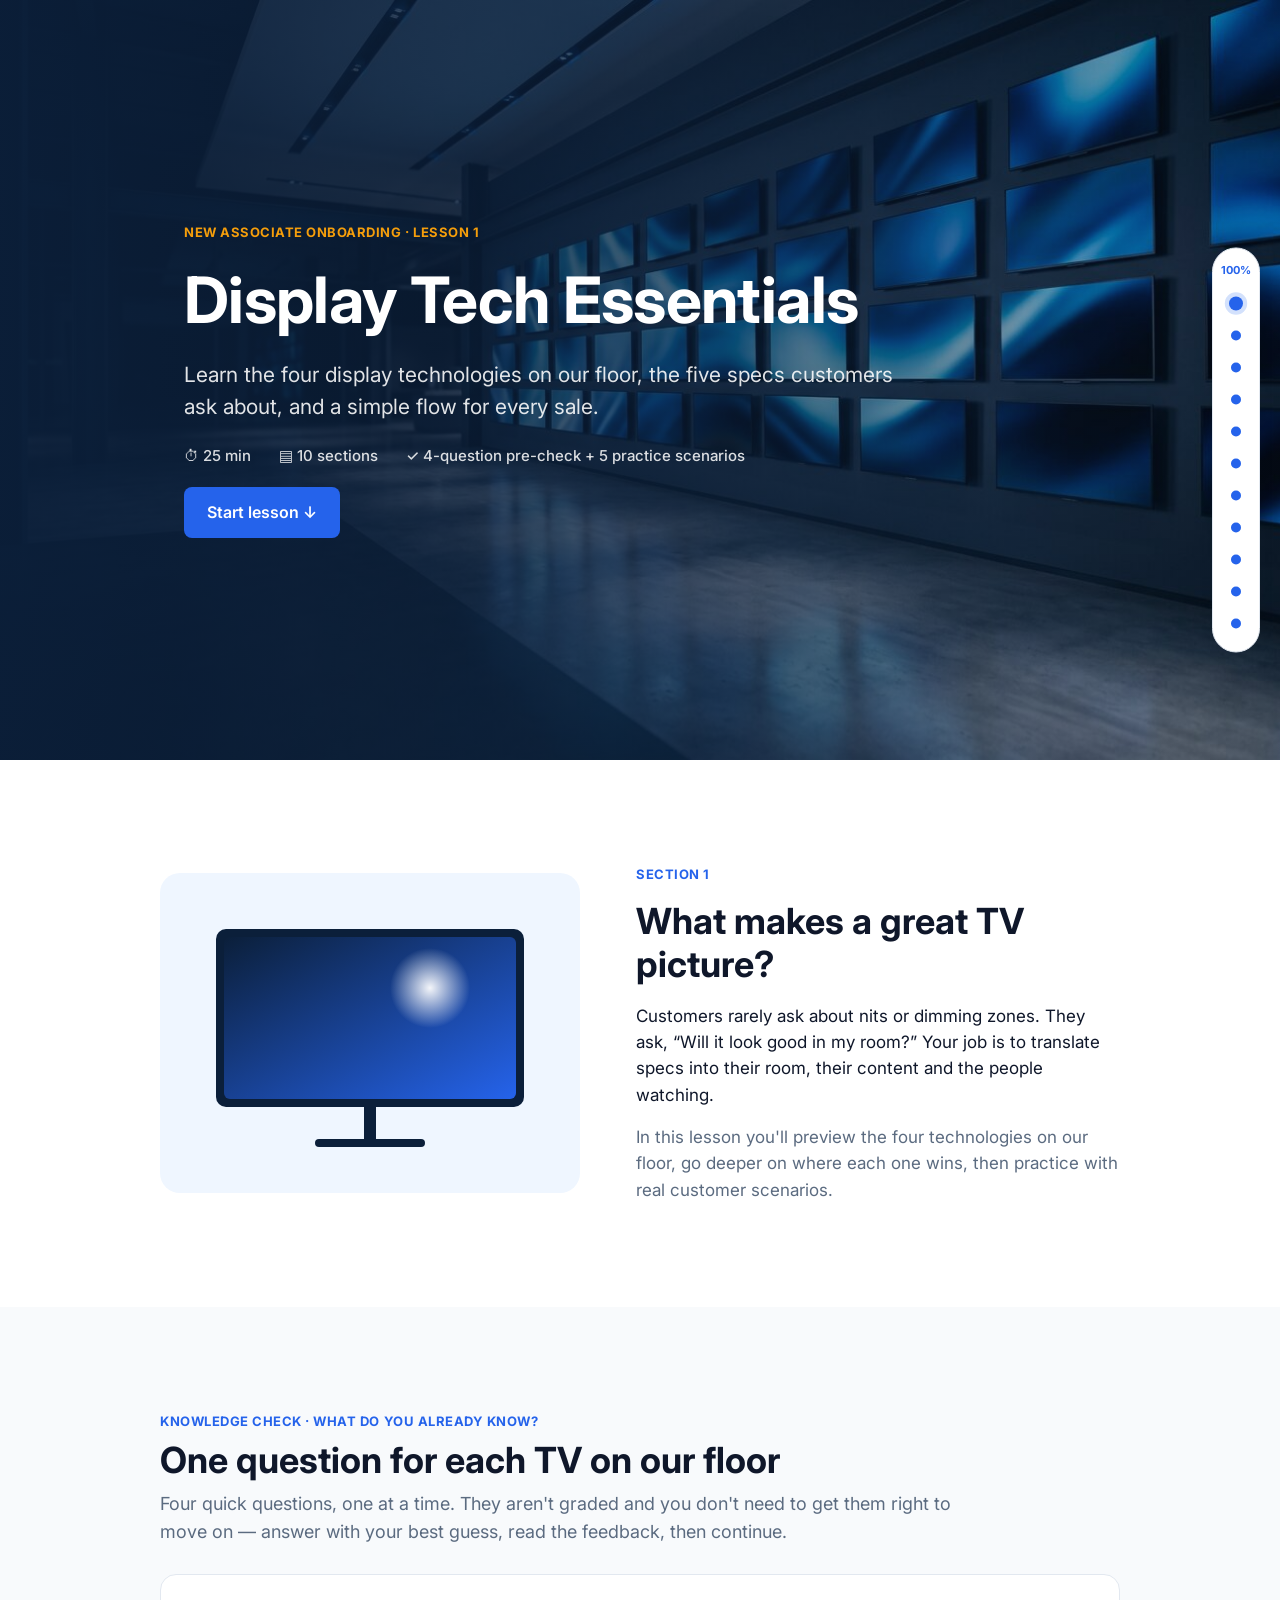
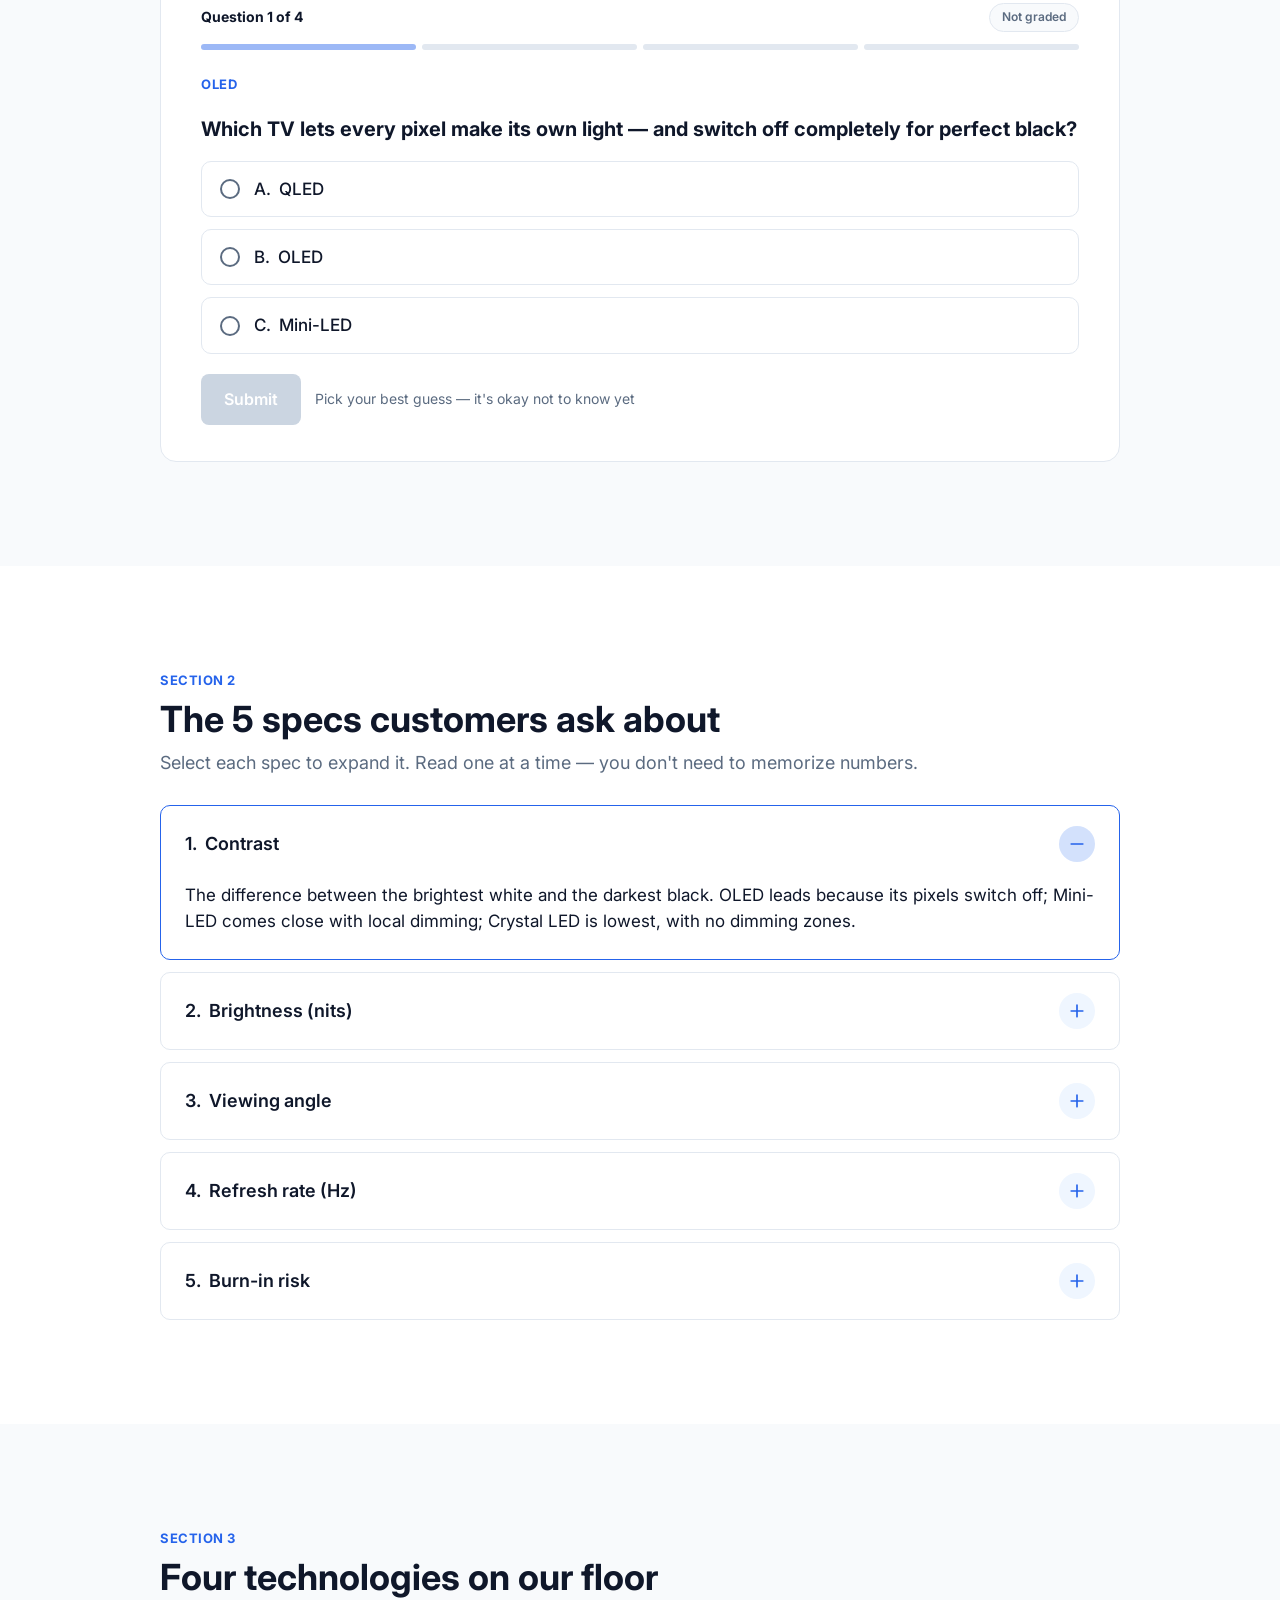
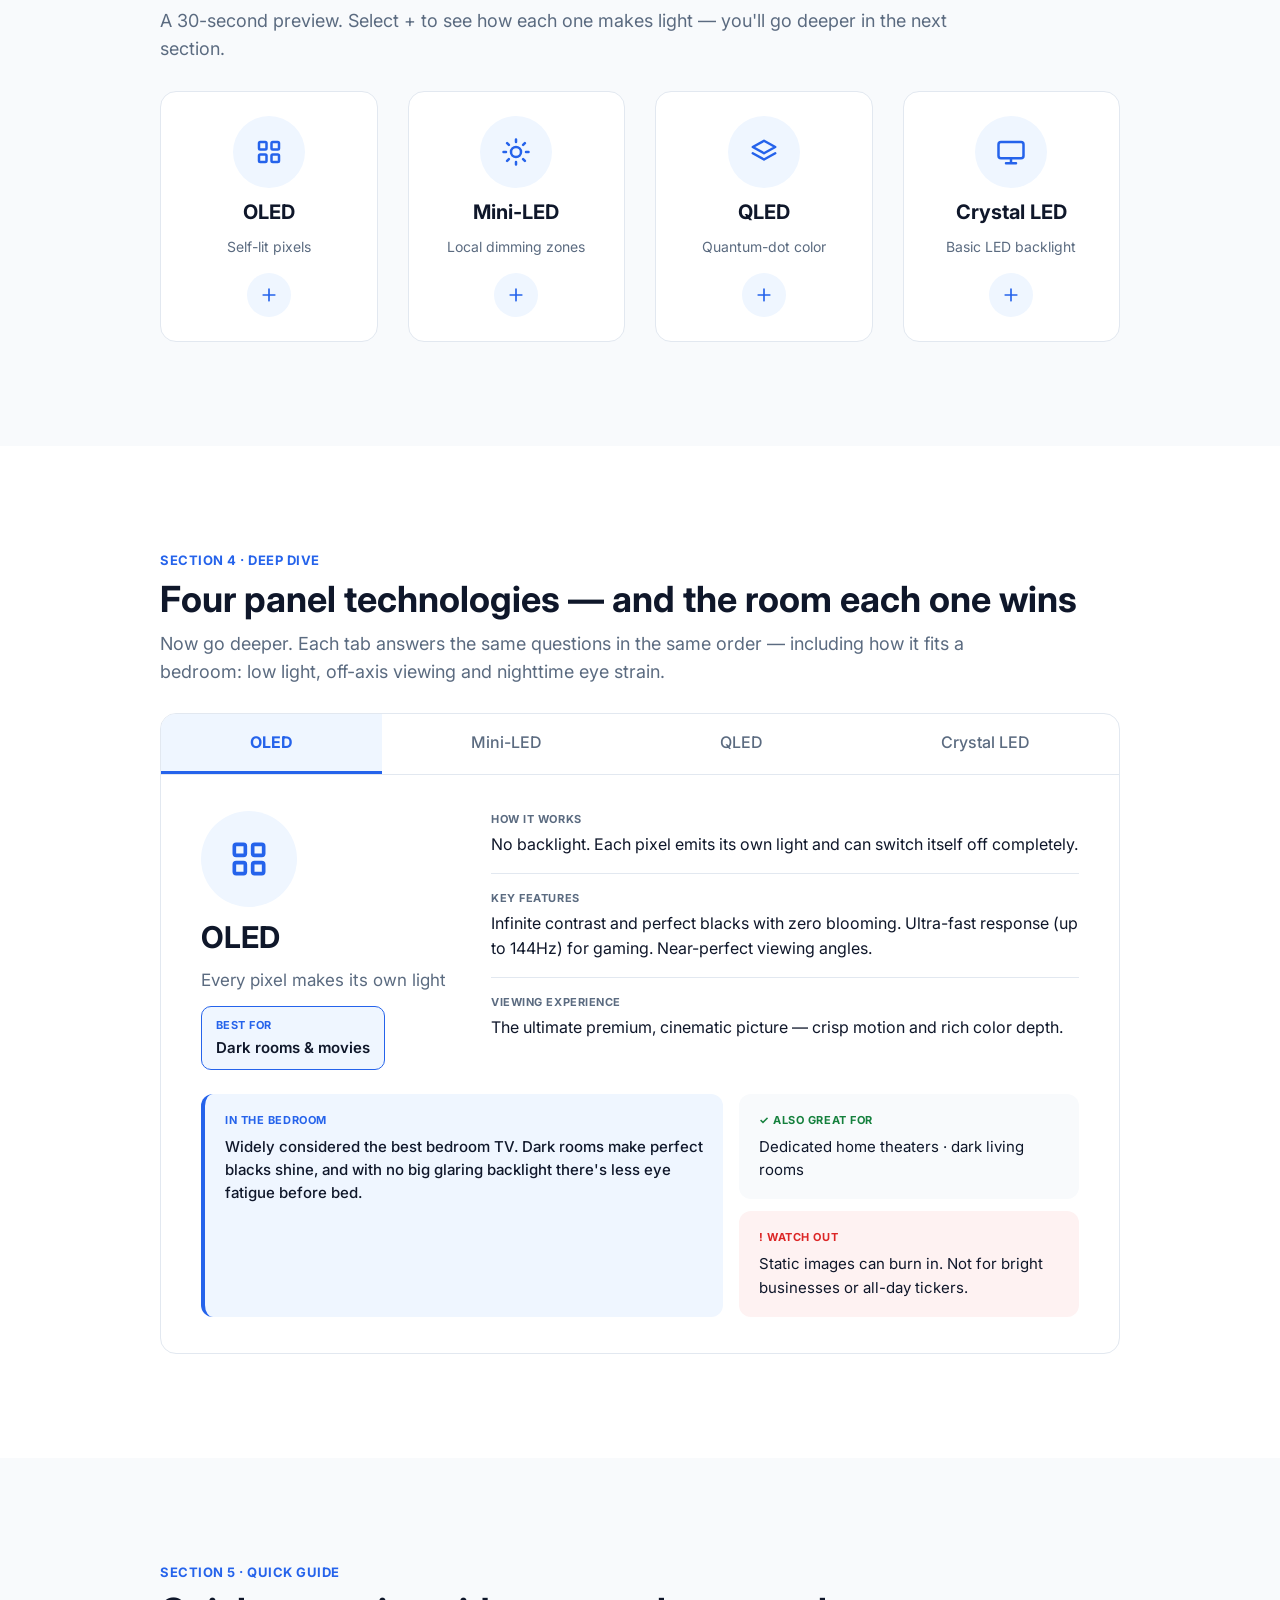
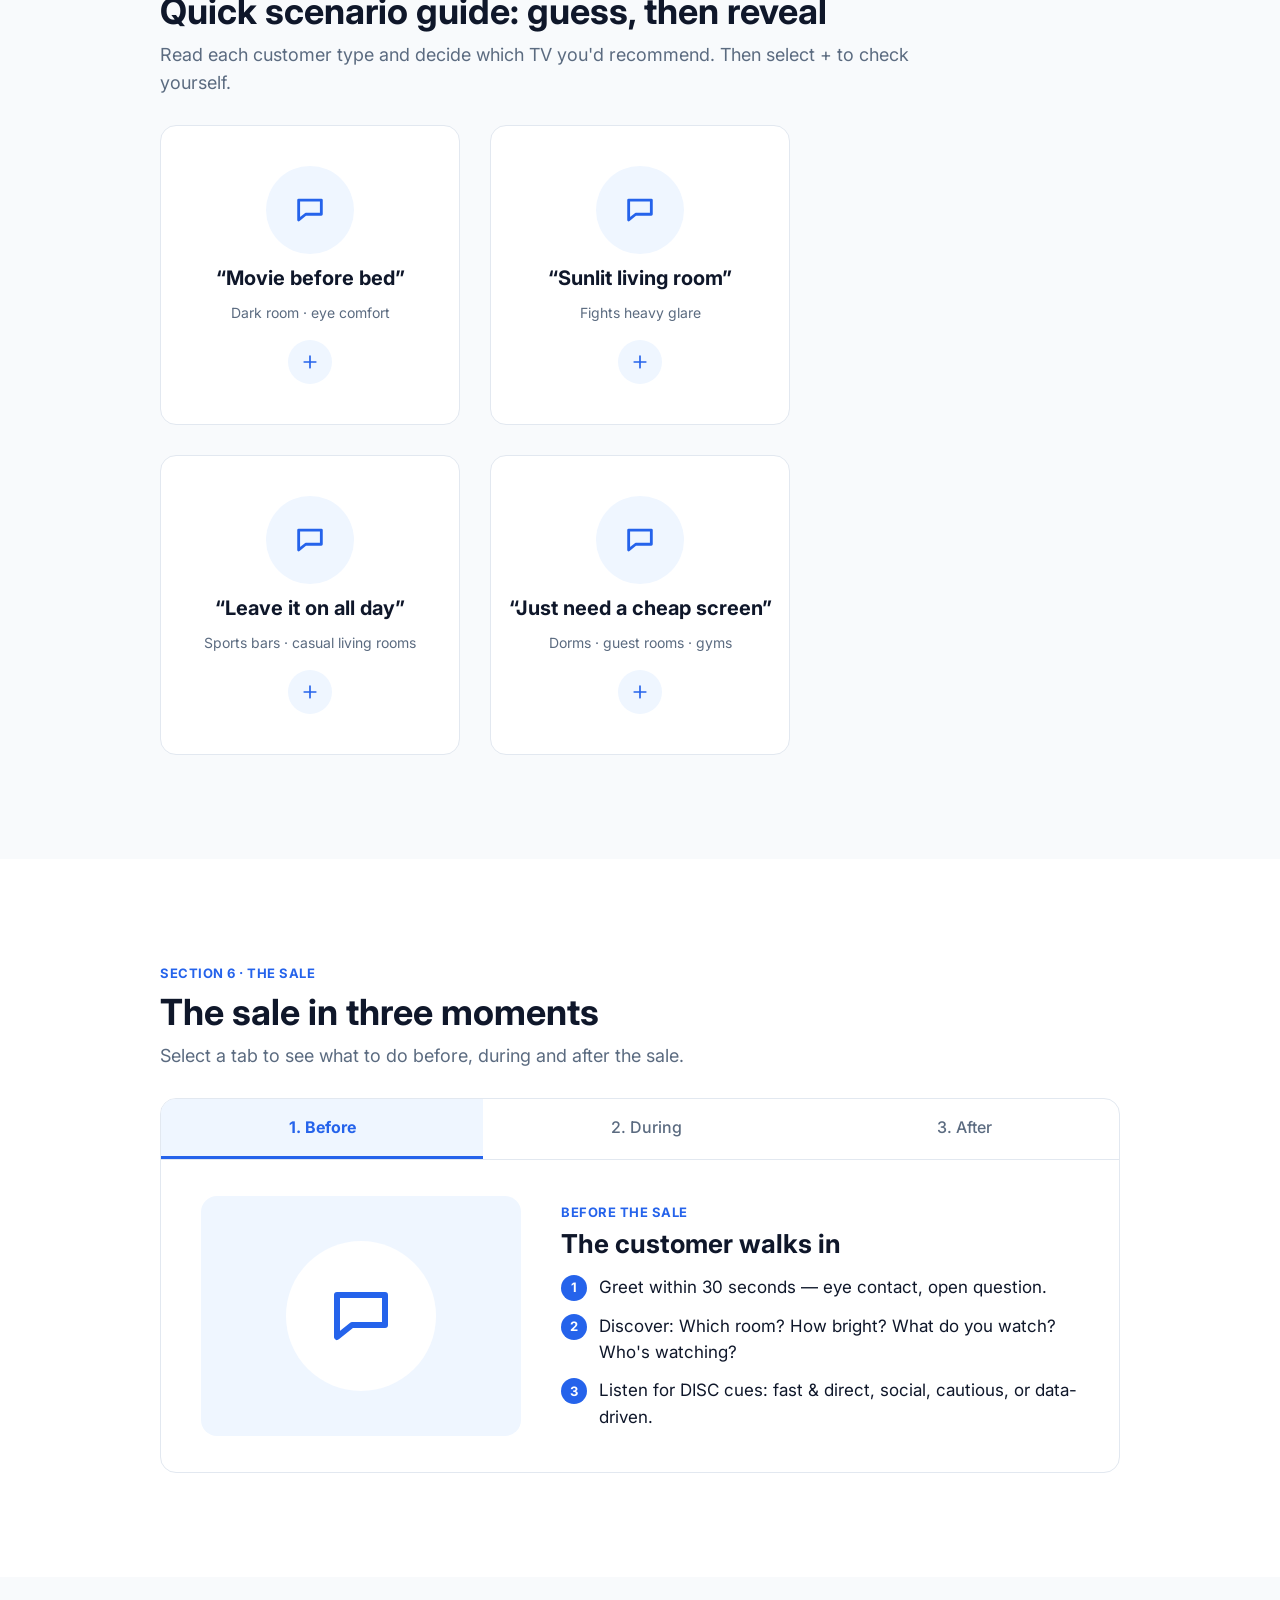
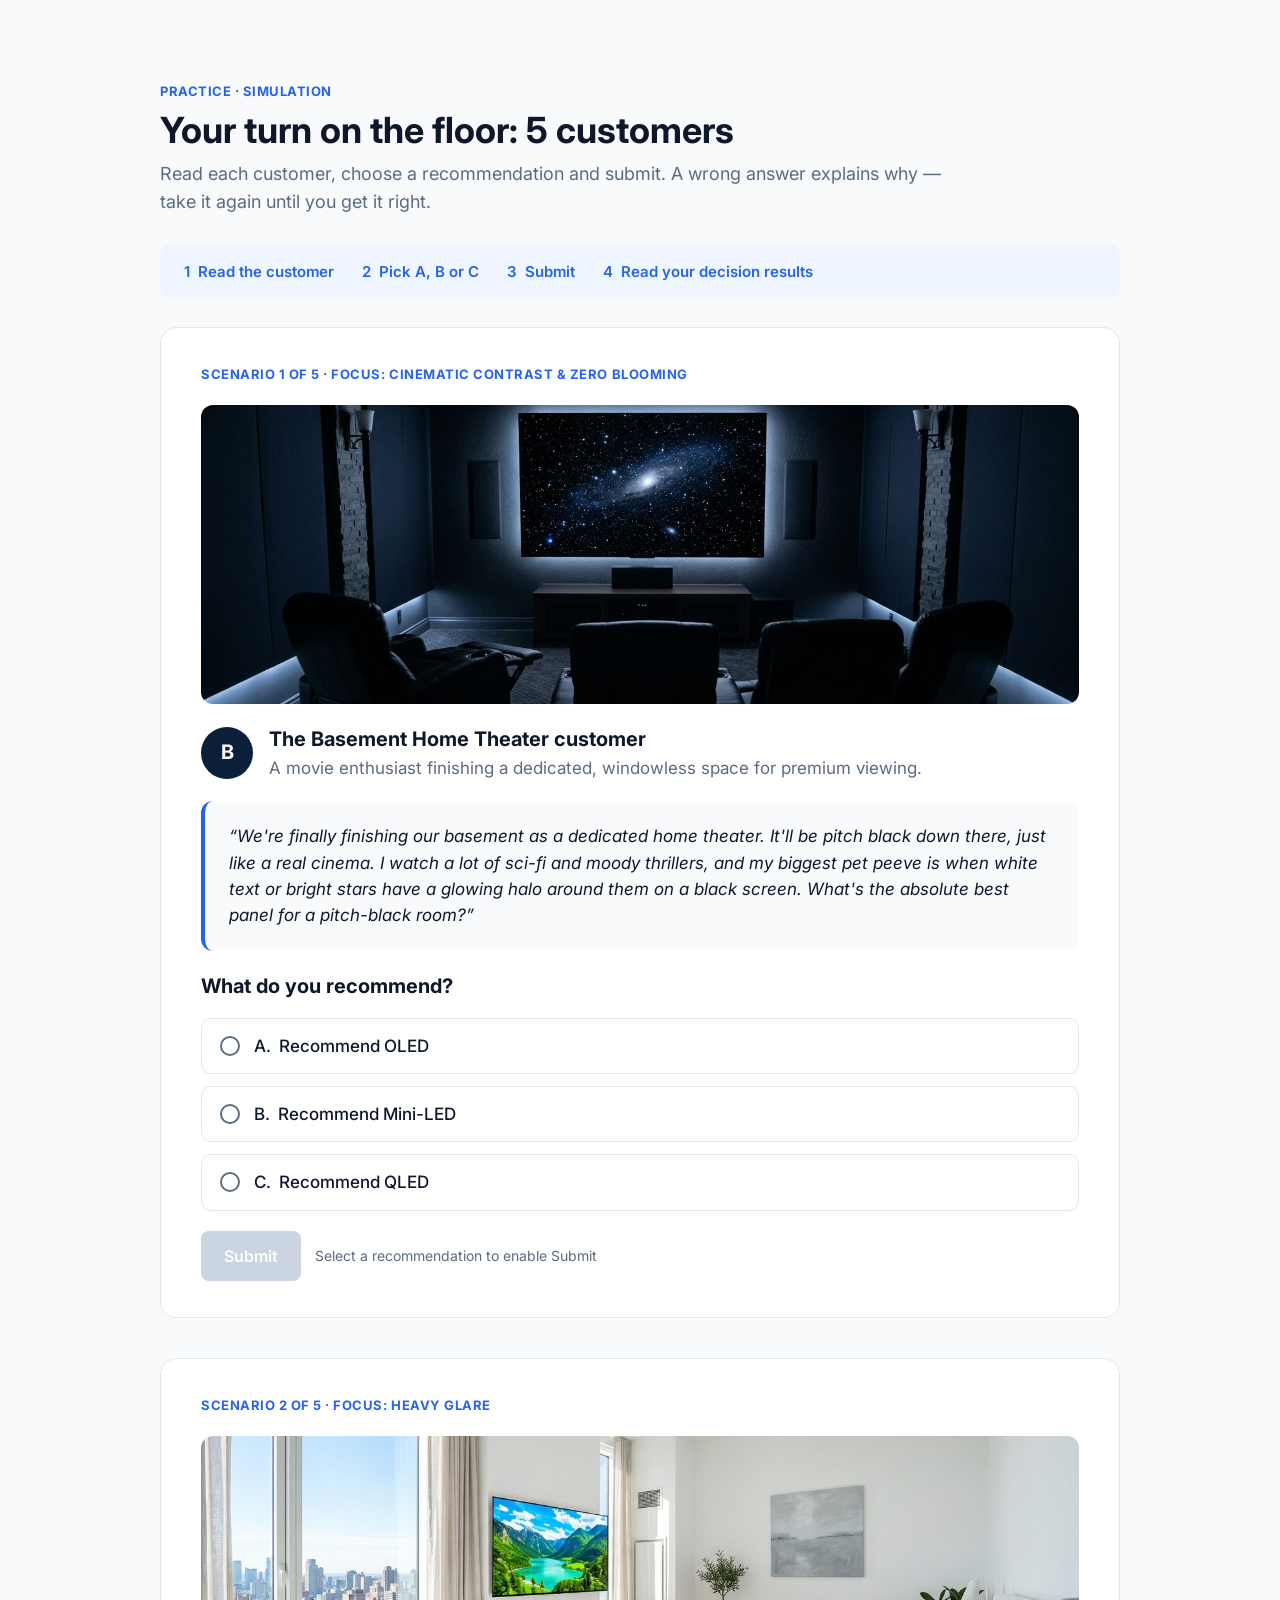
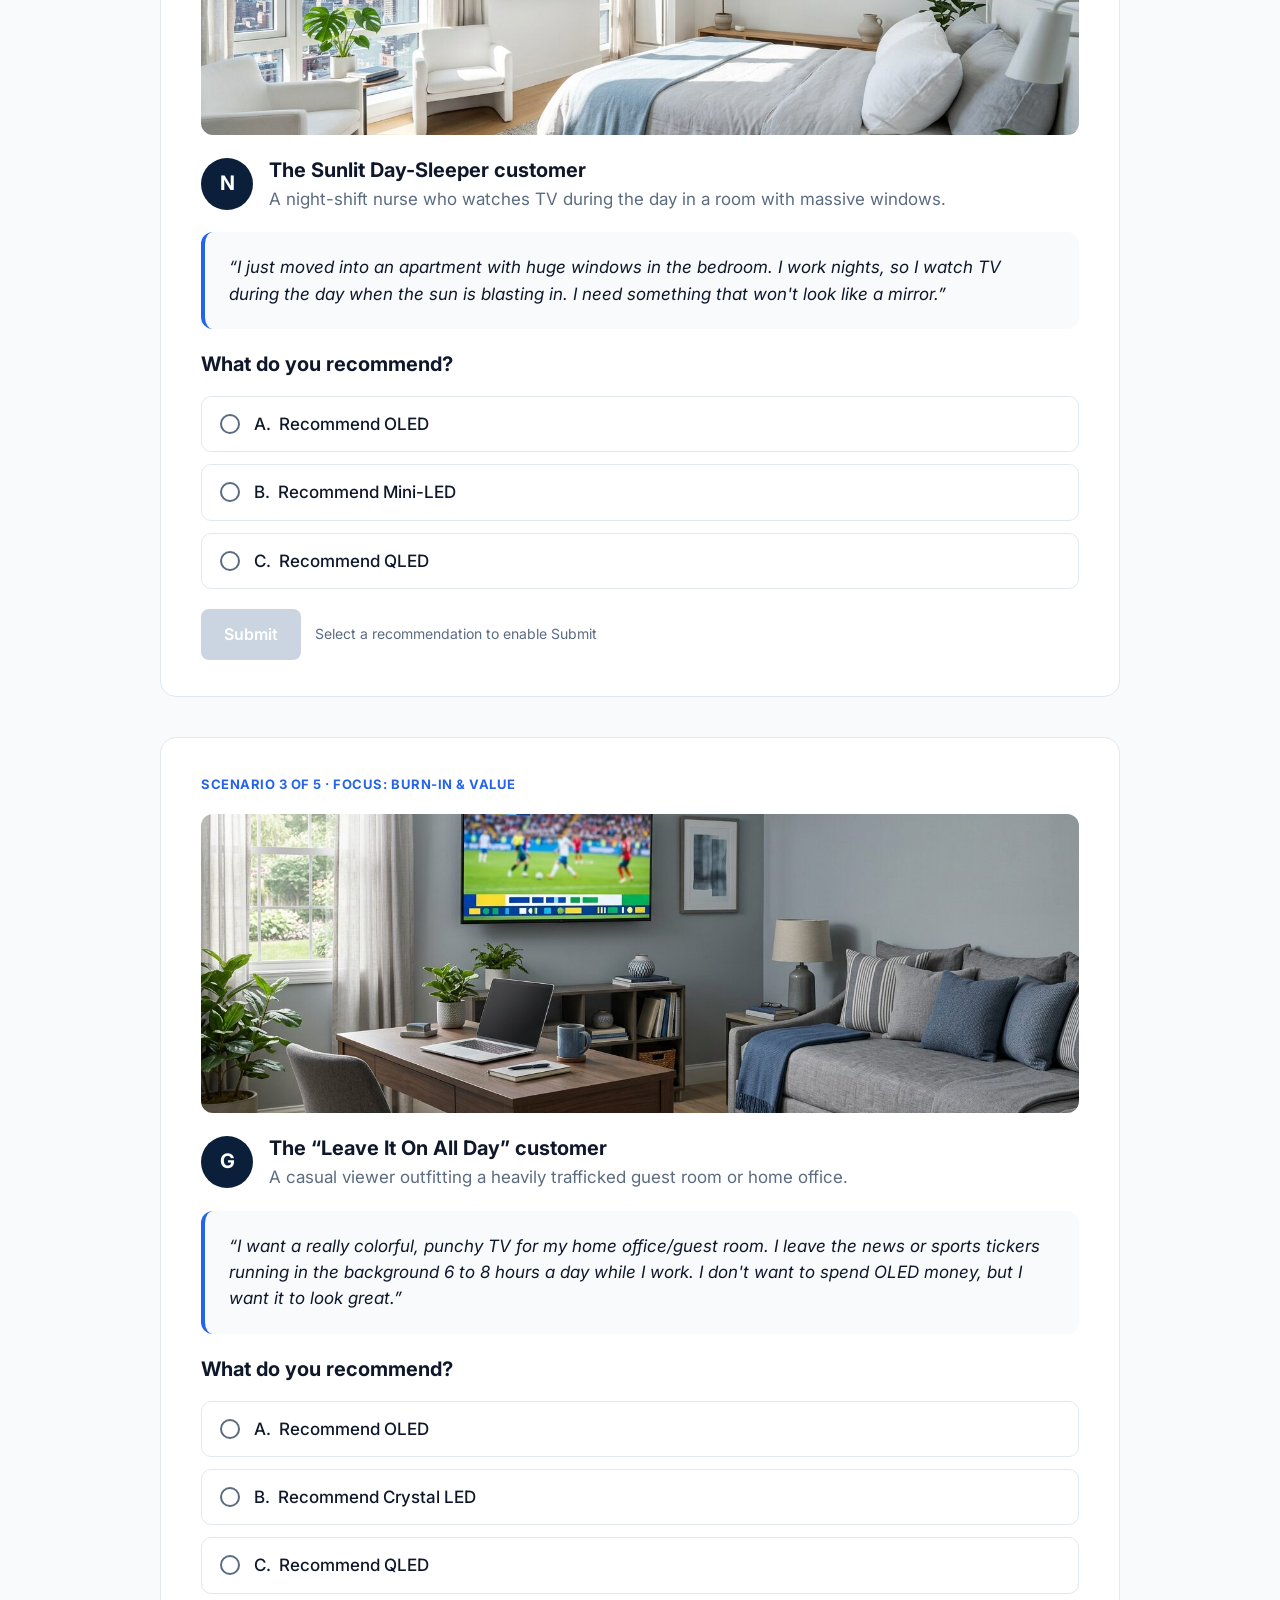
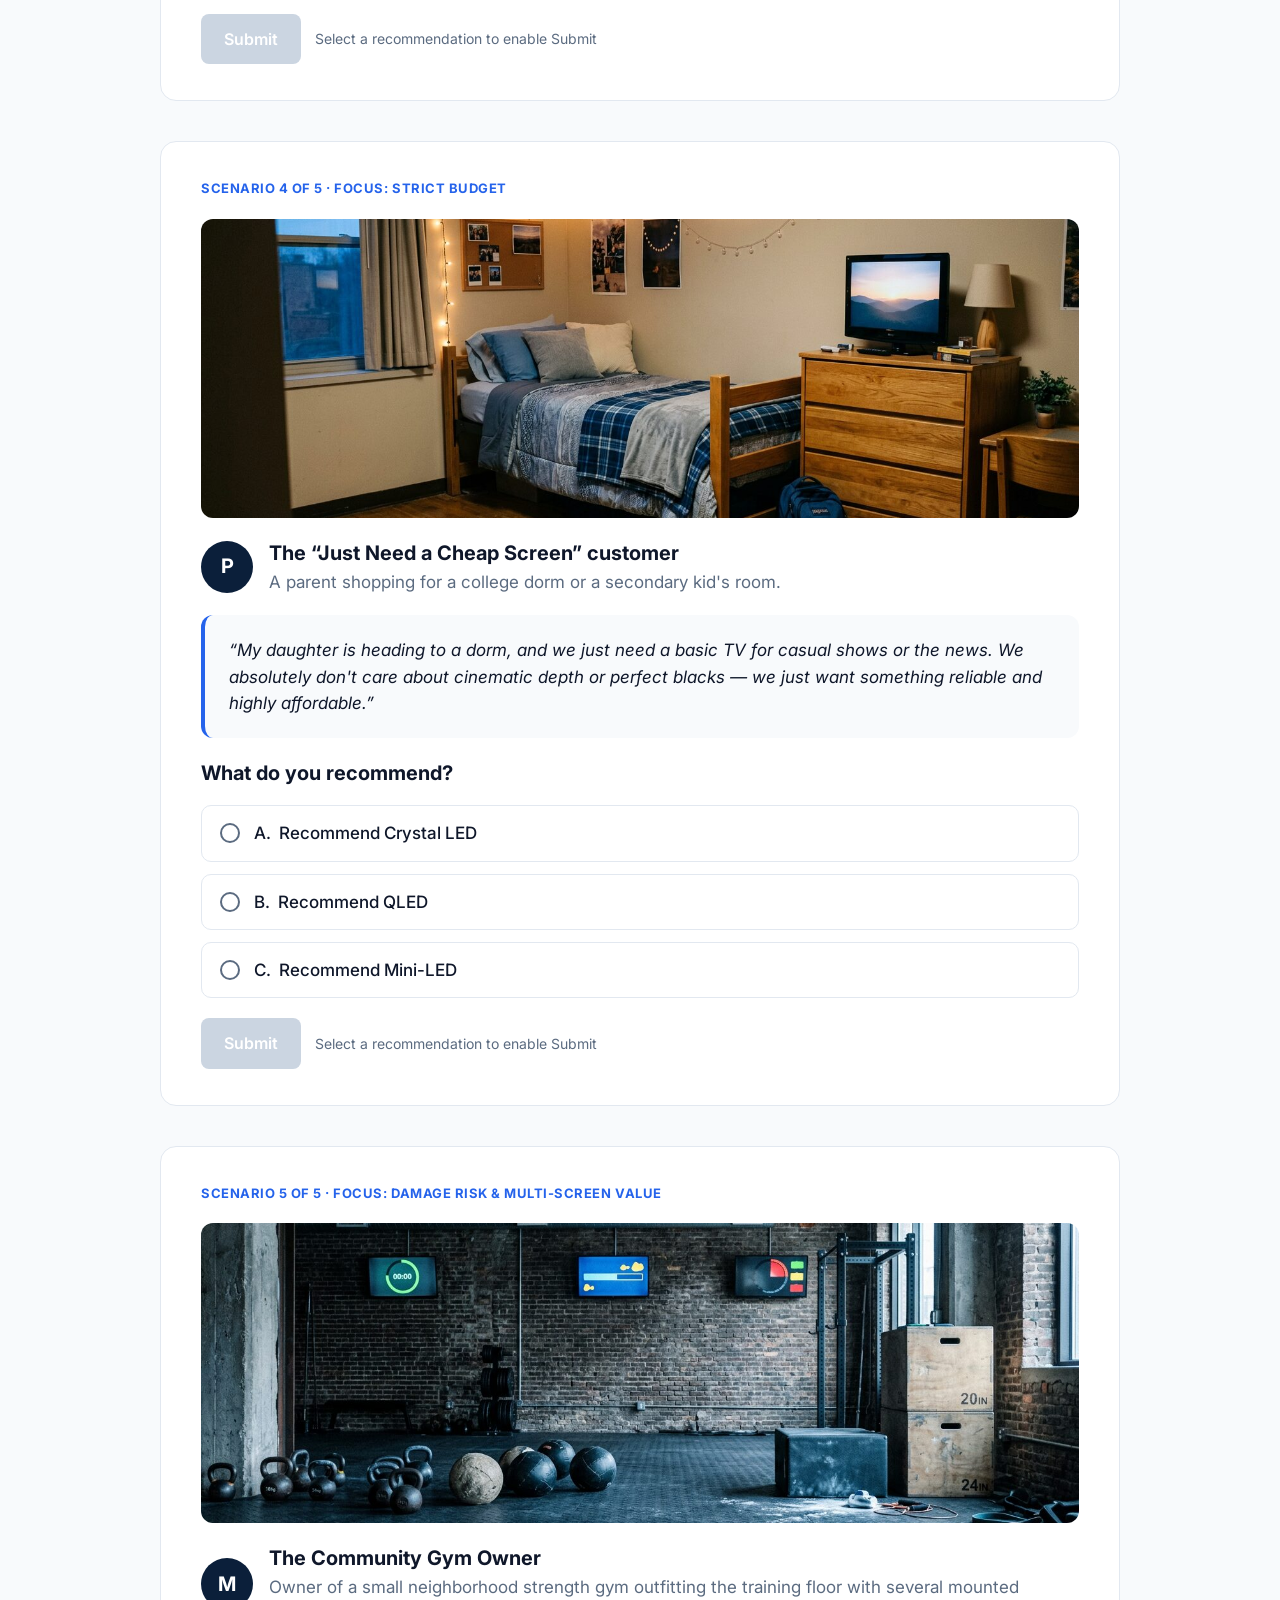
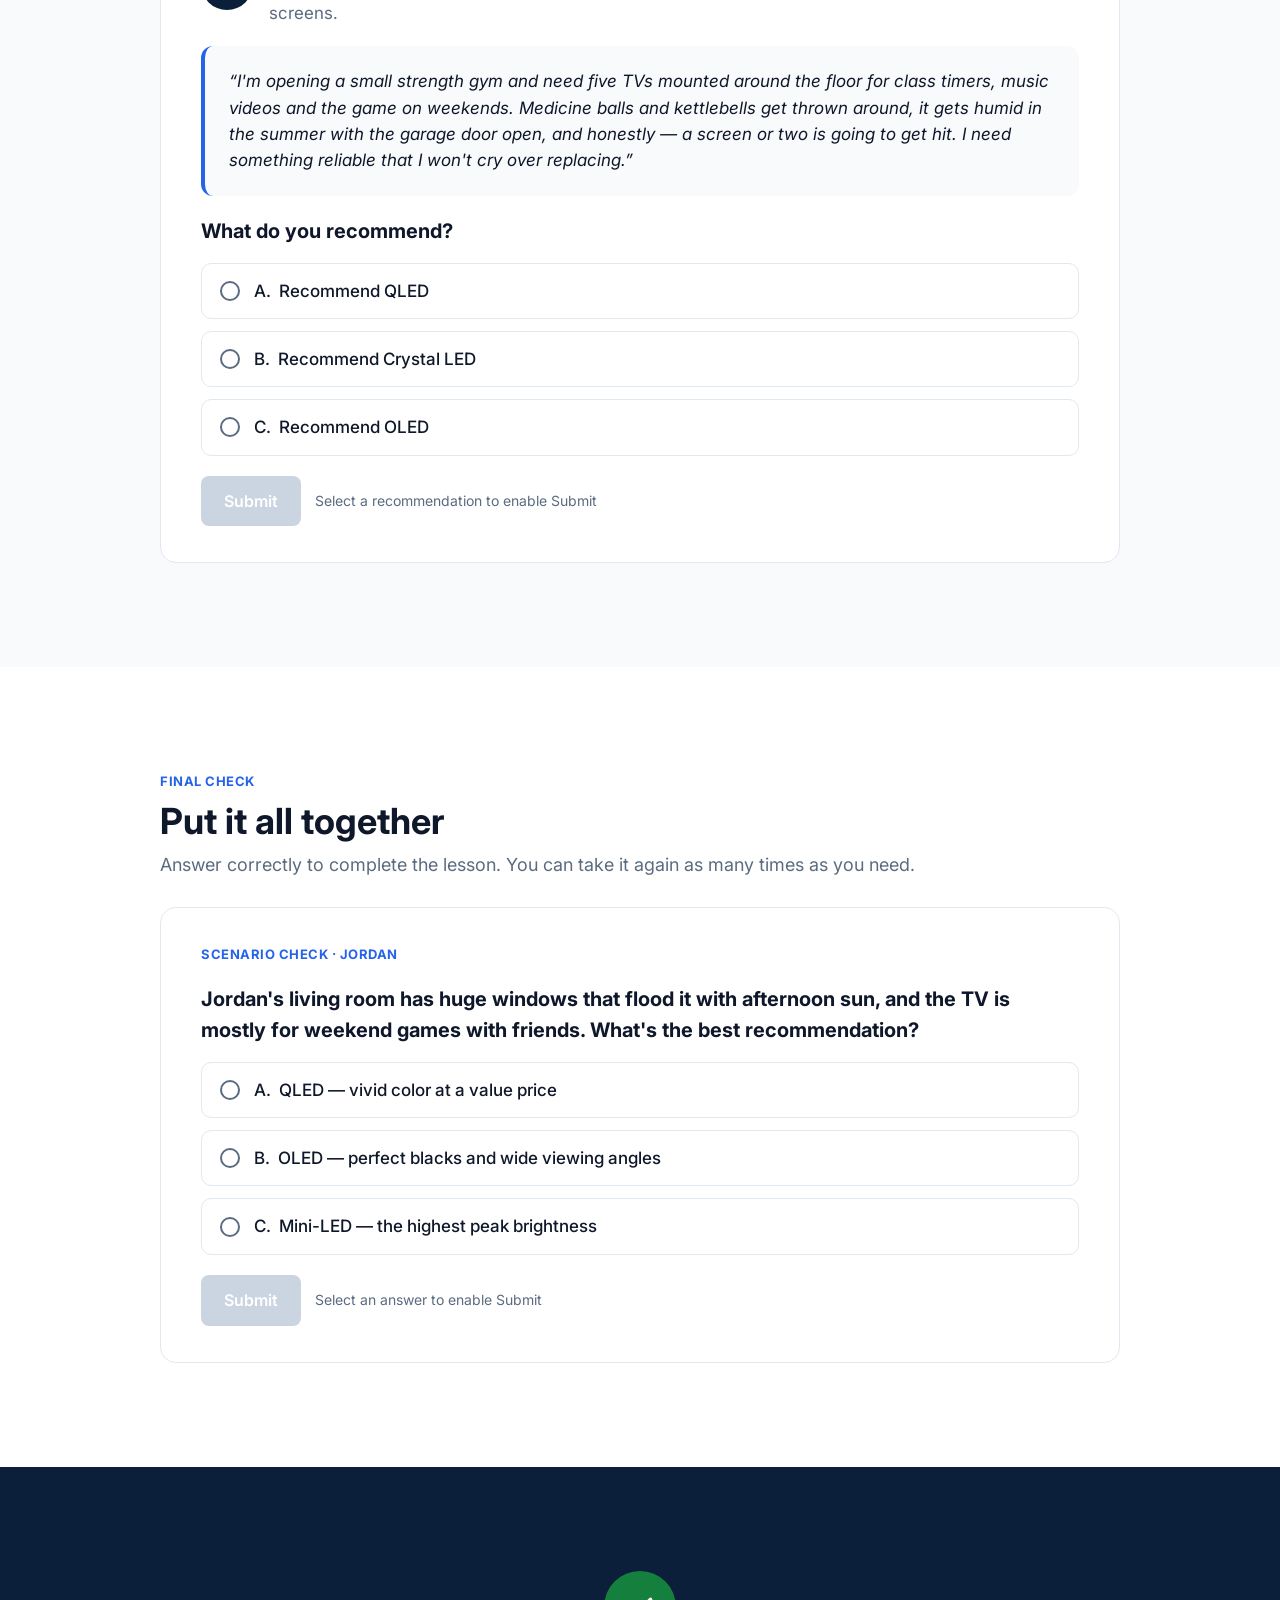
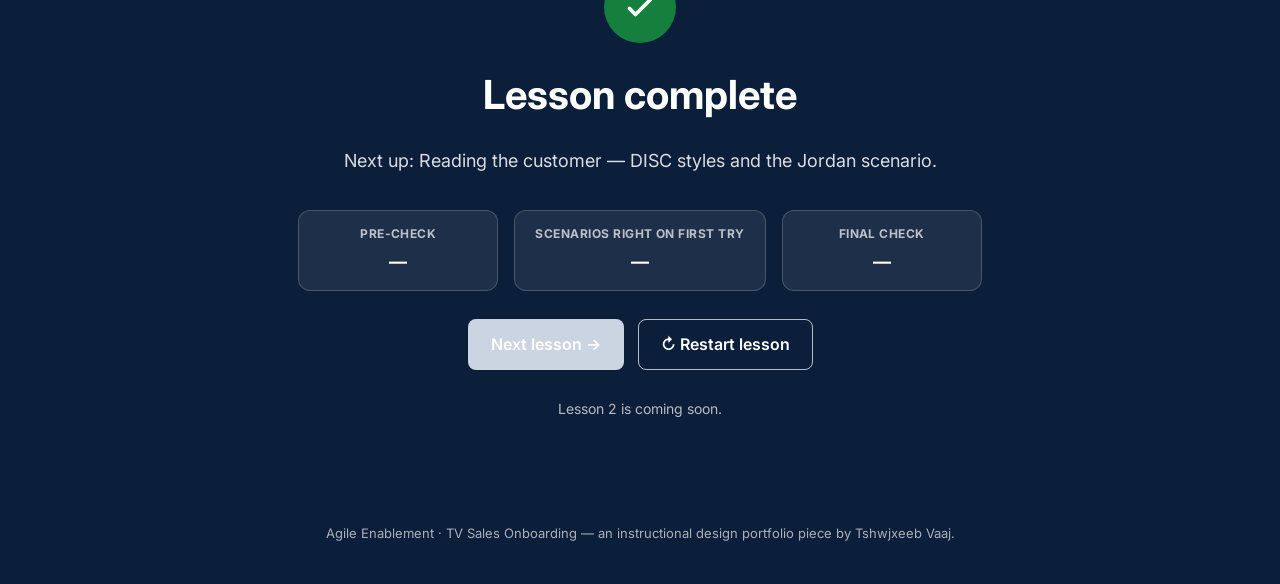
==== index.html @ 2212869f "Bust browser cache so updated CSS/JS load immediately Co-Authored-By: Claude Opus 5.5 <noreply@anthr" ====
<!doctype html>
<html lang="en">
<head>
  <meta charset="utf-8">
  <meta name="viewport" content="width=device-width, initial-scale=1">
  <title>Display Tech Essentials · TV Sales Onboarding</title>
  <meta name="description" content="An interactive onboarding lesson for new TV sales associates: OLED, Mini-LED, QLED and Crystal LED, a pre-check, and five customer practice scenarios.">
  <meta name="theme-color" content="#0B1F3A">
  <link rel="preconnect" href="https://fonts.googleapis.com">
  <link rel="preconnect" href="https://fonts.gstatic.com" crossorigin>
  <link href="https://fonts.googleapis.com/css2?family=Inter:ital,wght@0,400;0,500;0,600;0,700;1,400&display=swap" rel="stylesheet">
  <link rel="stylesheet" href="css/styles.css?v=202610201403">
</head>
<body>
  <a class="skip-link" href="#s1">Skip to lesson content</a>

  <!-- Mobile scroll progress -->
  <div class="topbar" aria-hidden="true"><div class="topbar__fill" id="topbarFill"></div></div>

  <!-- Fixed vertical progress tracker (desktop) -->
  <nav class="tracker" aria-label="Lesson progress">
    <span class="tracker__pct" id="trackerPct">0%</span>
    <ol class="tracker__list" id="trackerList"></ol>
  </nav>

  <!-- 0 · HERO -->
  <header class="hero" id="s0" data-section data-label="Welcome">
    <div class="hero__overlay"></div>
    <div class="hero__content">
      <p class="eyebrow eyebrow--amber">New associate onboarding · Lesson 1</p>
      <h1 class="hero__title">Display Tech Essentials</h1>
      <p class="hero__sub">Learn the four display technologies on our floor, the five specs customers ask about, and a simple flow for every sale.</p>
      <ul class="hero__meta">
        <li>⏱ 25 min</li>
        <li>▤ 10 sections</li>
        <li>✓ 4-question pre-check + 5 practice scenarios</li>
      </ul>
      <button class="btn btn--primary" id="startBtn" type="button">Start lesson ↓</button>
    </div>
  </header>

  <main id="main">

    <!-- 1 · TEXT & MEDIA -->
    <section class="section section--card" id="s1" data-section data-label="Introduction" aria-labelledby="h-s1">
      <div class="col">
        <div class="split">
          <figure class="art" aria-hidden="true">
            <svg class="tv-anim" viewBox="0 0 420 320" role="presentation">
              <defs>
                <linearGradient id="scr" x1="0" y1="0" x2="1" y2="1">
                  <stop offset="0" stop-color="#0B1F3A"/>
                  <stop offset="1" stop-color="#2563EB"/>
                </linearGradient>
                <radialGradient id="glow">
                  <stop offset="0" stop-color="#fff" stop-opacity=".95"/>
                  <stop offset="1" stop-color="#fff" stop-opacity="0"/>
                </radialGradient>
              </defs>
              <rect x="56" y="56" width="308" height="178" rx="10" fill="#0B1F3A"/>
              <rect class="tv-anim__screen" x="64" y="64" width="292" height="162" rx="6" fill="url(#scr)"/>
              <circle class="tv-anim__glow" cx="270" cy="115" r="40" fill="url(#glow)"/>
              <rect x="204" y="234" width="12" height="34" fill="#0B1F3A"/>
              <rect x="155" y="266" width="110" height="8" rx="4" fill="#0B1F3A"/>
            </svg>
          </figure>
          <div class="split__text">
            <p class="eyebrow">Section 1</p>
            <h2 id="h-s1">What makes a great TV picture?</h2>
            <p>Customers rarely ask about nits or dimming zones. They ask, “Will it look good in my room?” Your job is to translate specs into their room, their content and the people watching.</p>
            <p class="muted">In this lesson you'll preview the four technologies on our floor, go deeper on where each one wins, then practice with real customer scenarios.</p>
          </div>
        </div>
      </div>
    </section>

    <!-- 2 · PRE-CHECK -->
    <section class="section" id="s2" data-section data-label="Pre-check" aria-labelledby="h-s2">
      <div class="col">
        <header class="sec-head">
          <p class="eyebrow">Knowledge check · What do you already know?</p>
          <h2 id="h-s2">One question for each TV on our floor</h2>
          <p class="lede">Four quick questions, one at a time. They aren't graded and you don't need to get them right to move on — answer with your best guess, read the feedback, then continue.</p>
        </header>
        <div data-quiz-group="precheck"></div>
      </div>
    </section>

    <!-- 3 · ACCORDION -->
    <section class="section section--card" id="s3" data-section data-label="5 specs" aria-labelledby="h-s3">
      <div class="col">
        <header class="sec-head">
          <p class="eyebrow">Section 2</p>
          <h2 id="h-s3">The 5 specs customers ask about</h2>
          <p class="lede">Select each spec to expand it. Read one at a time — you don't need to memorize numbers.</p>
        </header>
        <div class="accordion" id="accordion"></div>
      </div>
    </section>

    <!-- 4 · FLOOR PREVIEW -->
    <section class="section" id="s4" data-section data-label="Floor preview" aria-labelledby="h-s4">
      <div class="col">
        <header class="sec-head">
          <p class="eyebrow">Section 3</p>
          <h2 id="h-s4">Four technologies on our floor</h2>
          <p class="lede">A 30-second preview. Select + to see how each one makes light — you'll go deeper in the next section.</p>
        </header>
        <div class="grid grid--4" id="previewGrid"></div>
      </div>
    </section>

    <!-- 5 · DEEP DIVE TABS -->
    <section class="section section--card" id="s5" data-section data-label="Deep dive" aria-labelledby="h-s5">
      <div class="col">
        <header class="sec-head">
          <p class="eyebrow">Section 4 · Deep dive</p>
          <h2 id="h-s5">Four panel technologies — and the room each one wins</h2>
          <p class="lede">Now go deeper. Each tab answers the same questions in the same order — including how it fits a bedroom: low light, off-axis viewing and nighttime eye strain.</p>
        </header>
        <div class="tabs" id="techTabs"></div>
      </div>
    </section>

    <!-- 6 · QUICK GUIDE -->
    <section class="section" id="s6" data-section data-label="Quick guide" aria-labelledby="h-s6">
      <div class="col">
        <header class="sec-head">
          <p class="eyebrow">Section 5 · Quick guide</p>
          <h2 id="h-s6">Quick scenario guide: guess, then reveal</h2>
          <p class="lede">Read each customer type and decide which TV you'd recommend. Then select + to check yourself.</p>
        </header>
        <div class="grid grid--2" id="guideGrid"></div>
      </div>
    </section>

    <!-- 7 · SALE TABS -->
    <section class="section section--card" id="s7" data-section data-label="The sale" aria-labelledby="h-s7">
      <div class="col">
        <header class="sec-head">
          <p class="eyebrow">Section 6 · The sale</p>
          <h2 id="h-s7">The sale in three moments</h2>
          <p class="lede">Select a tab to see what to do before, during and after the sale.</p>
        </header>
        <div class="tabs" id="saleTabs"></div>
      </div>
    </section>

    <!-- 8 · PRACTICE -->
    <section class="section" id="s8" data-section data-label="Practice" aria-labelledby="h-s8">
      <div class="col">
        <header class="sec-head">
          <p class="eyebrow">Practice · Simulation</p>
          <h2 id="h-s8">Your turn on the floor: 5 customers</h2>
          <p class="lede">Read each customer, choose a recommendation and submit. A wrong answer explains why — take it again until you get it right.</p>
        </header>
        <ol class="howto" aria-label="How it works">
          <li>Read the customer</li><li>Pick A, B or C</li><li>Submit</li><li>Read your decision results</li>
        </ol>
        <div class="stack stack--lg" data-quiz-group="scenarios"></div>
      </div>
    </section>

    <!-- 9 · FINAL CHECK -->
    <section class="section section--card" id="s9" data-section data-label="Final check" aria-labelledby="h-s9">
      <div class="col">
        <header class="sec-head">
          <p class="eyebrow">Final check</p>
          <h2 id="h-s9">Put it all together</h2>
          <p class="lede">Answer correctly to complete the lesson. You can take it again as many times as you need.</p>
        </header>
        <div class="stack" data-quiz-group="final"></div>
      </div>
    </section>

    <!-- 10 · COMPLETE -->
    <section class="section section--navy" id="s10" data-section data-label="Complete" aria-labelledby="h-s10">
      <div class="col col--center">
        <div class="done-icon" aria-hidden="true">
          <svg viewBox="0 0 24 24" width="36" height="36" fill="none" stroke="#fff" stroke-width="2.5" stroke-linecap="round" stroke-linejoin="round"><path d="M5 13l4 4L19 7"/></svg>
        </div>
        <h2 id="h-s10">Lesson complete</h2>
        <p class="done-sub">Next up: Reading the customer — DISC styles and the Jordan scenario.</p>
        <dl class="summary" id="summary" aria-live="polite">
          <div><dt>Pre-check</dt><dd id="sumPre">—</dd></div>
          <div><dt>Scenarios right on first try</dt><dd id="sumScen">—</dd></div>
          <div><dt>Final check</dt><dd id="sumFinal">—</dd></div>
        </dl>
        <div class="row-actions">
          <button class="btn btn--primary" type="button" disabled aria-describedby="nextNote">Next lesson →</button>
          <button class="btn btn--secondary-inverse" type="button" id="restartBtn">↻ Restart lesson</button>
        </div>
        <p class="done-note" id="nextNote">Lesson 2 is coming soon.</p>
      </div>
    </section>
  </main>

  <footer class="footer">
    <p>Agile Enablement · TV Sales Onboarding — an instructional design portfolio piece by Tshwjxeeb Vaaj.</p>
  </footer>

  <script src="js/content.js?v=202610201403"></script>
  <script src="js/app.js?v=202610201403"></script>
</body>
</html>
---- css/styles.css ----
/* ===== Tokens (match the Figma "TV Module Tokens") ===== */
:root {
  --navy: #0B1F3A;
  --primary: #2563EB;
  --primary-hover: #1D4ED8;
  --tint: #EFF6FF;
  --ring: #D3E1FC;
  --text: #0F172A;
  --muted: #5B6B80;
  --page: #F8FAFC;
  --card: #FFFFFF;
  --border: #E2E8F0;
  --disabled: #CBD5E1;
  --success: #15803D;
  --success-tint: #F0FDF4;
  --error: #DC2626;
  --error-tint: #FEF2F2;
  --focus: #F59E0B;
  --radius: 16px;
  --shadow: 0 4px 16px rgba(15, 23, 42, .06);
  --col: 960px;
}

*, *::before, *::after { box-sizing: border-box; }
html { scroll-behavior: smooth; -webkit-text-size-adjust: 100%; }
@media (prefers-reduced-motion: reduce) { html { scroll-behavior: auto; } }
body { margin: 0; font-family: Inter, system-ui, -apple-system, "Segoe UI", sans-serif; color: var(--text); background: var(--page); font-size: 17px; line-height: 1.55; }
img { max-width: 100%; display: block; }
[hidden] { display: none !important; }
h1, h2, h3 { line-height: 1.2; margin: 0; }
p { margin: 0; }
button { font: inherit; }
:focus-visible { outline: 3px solid var(--focus); outline-offset: 3px; border-radius: 6px; }

.skip-link { position: absolute; left: 16px; top: -60px; z-index: 100; background: var(--card); color: var(--primary); padding: 10px 16px; border-radius: 8px; font-weight: 600; }
.skip-link:focus { top: 16px; }

.eyebrow { font-size: 13px; font-weight: 700; letter-spacing: .04em; text-transform: uppercase; color: var(--primary); }
.eyebrow--amber { color: var(--focus); }
.muted { color: var(--muted); }

/* ===== Buttons ===== */
.btn { display: inline-flex; align-items: center; justify-content: center; gap: 8px; min-height: 44px; padding: 12px 22px; border-radius: 8px; border: 1.5px solid transparent; font-weight: 600; font-size: 16px; cursor: pointer; transition: background .15s, border-color .15s, color .15s; }
.btn--primary { background: var(--primary); color: #fff; }
.btn--primary:hover:not(:disabled) { background: var(--primary-hover); }
.btn:disabled { background: var(--disabled); color: #fff; cursor: not-allowed; }
.btn--retake { background: var(--card); color: var(--primary); border-color: var(--primary); text-transform: uppercase; font-size: 14px; letter-spacing: .03em; font-weight: 700; }
.btn--retake:hover { background: var(--tint); }
.btn--secondary-inverse { background: transparent; color: #fff; border-color: rgba(255,255,255,.7); }
.btn--secondary-inverse:hover { background: rgba(255,255,255,.1); }

/* ===== Progress ===== */
.topbar { position: fixed; inset: 0 0 auto 0; height: 4px; z-index: 50; background: transparent; }
.topbar__fill { height: 100%; background: var(--primary); transform-origin: left; transform: scaleX(0); }
.tracker { position: fixed; right: 20px; top: 50%; transform: translateY(-50%); z-index: 40; background: var(--card); border: 1px solid var(--border); border-radius: 999px; padding: 14px 8px; box-shadow: var(--shadow); display: flex; flex-direction: column; align-items: center; gap: 10px; }
.tracker__pct { font-size: 11px; font-weight: 700; color: var(--primary); }
.tracker__list { list-style: none; margin: 0; padding: 0; display: flex; flex-direction: column; gap: 4px; }
.tracker__dot { position: relative; width: 28px; height: 28px; border: 0; background: none; cursor: pointer; display: grid; place-items: center; border-radius: 50%; }
.tracker__dot::before { content: ""; width: 10px; height: 10px; border-radius: 50%; background: var(--border); transition: background .2s, transform .2s; }
.tracker__dot.is-viewed::before { background: var(--primary); }
.tracker__dot.is-current::before { transform: scale(1.4); box-shadow: 0 0 0 3px var(--ring); }
.tracker__tip { position: absolute; right: 36px; white-space: nowrap; background: var(--navy); color: #fff; font-size: 12px; font-weight: 600; padding: 4px 10px; border-radius: 6px; opacity: 0; pointer-events: none; transition: opacity .15s; }
.tracker__dot:hover .tracker__tip, .tracker__dot:focus-visible .tracker__tip { opacity: 1; }
@media (max-width: 1100px) { .tracker { display: none; } }

/* ===== Hero ===== */
.hero { position: relative; min-height: min(760px, 100vh); display: flex; align-items: center; color: #fff; overflow: hidden;
  background:
    url("../assets/img/hero-showroom.jpg") center / cover no-repeat,
    repeating-linear-gradient(90deg, transparent 0 196px, rgba(255,255,255,.05) 196px 198px),
    repeating-linear-gradient(0deg, transparent 0 116px, rgba(255,255,255,.05) 116px 118px),
    linear-gradient(135deg, #0B1F3A 0%, #17336B 100%); }
.hero__overlay { position: absolute; inset: 0; background: linear-gradient(90deg, rgba(11,31,58,.95) 0%, rgba(11,31,58,.75) 45%, rgba(11,31,58,.25) 100%); }
.hero__content { position: relative; width: 100%; max-width: var(--col); margin: 0 auto; padding: 96px 24px; display: flex; flex-direction: column; gap: 20px; align-items: flex-start; }
.hero__title { font-size: clamp(40px, 7vw, 64px); font-weight: 700; letter-spacing: -.01em; }
.hero__sub { font-size: clamp(18px, 2.2vw, 21px); max-width: 720px; opacity: .88; }
.hero__meta { list-style: none; padding: 0; margin: 0; display: flex; flex-wrap: wrap; gap: 8px 28px; font-size: 15px; font-weight: 500; opacity: .85; }

/* ===== Sections ===== */
.section { padding: 104px 24px; }
.section--card { background: var(--card); }
.section--navy { background: var(--navy); color: #fff; }
.col { max-width: var(--col); margin: 0 auto; display: flex; flex-direction: column; gap: 28px; }
.col--center { align-items: center; text-align: center; }
.sec-head { display: flex; flex-direction: column; gap: 8px; }
.sec-head h2, .split__text h2 { font-size: clamp(28px, 4vw, 36px); font-weight: 700; }
.lede { font-size: 18px; color: var(--muted); max-width: 820px; }
.stack { display: flex; flex-direction: column; gap: 24px; }
.stack--lg { gap: 40px; }
@media (max-width: 640px) { .section { padding: 72px 16px; } }

/* Text & media */
.split { display: grid; grid-template-columns: 420px 1fr; gap: 56px; align-items: center; }
.split__text { display: flex; flex-direction: column; gap: 16px; }
.art { margin: 0; background: var(--tint); border-radius: 20px; aspect-ratio: 420/320; }
.tv-anim { width: 100%; height: auto; display: block; }
.tv-anim__screen { animation: pulse 3s ease-in-out infinite; }
.tv-anim__glow { animation: drift 3s ease-in-out infinite; }
@keyframes pulse { 0%,100% { opacity: .55; } 50% { opacity: 1; } }
@keyframes drift { 0%,100% { transform: translate(0,0); opacity: .5; } 50% { transform: translate(-40px, 30px); opacity: 1; } }
@media (prefers-reduced-motion: reduce) { .tv-anim__screen, .tv-anim__glow { animation: none; } }
@media (max-width: 860px) { .split { grid-template-columns: 1fr; gap: 32px; } }

/* ===== Accordion ===== */
.accordion { display: flex; flex-direction: column; gap: 12px; }
.acc { background: var(--card); border: 1px solid var(--border); border-radius: 10px; overflow: hidden; transition: border-color .2s; }
.acc.is-open { border-color: var(--primary); }
.acc__btn { width: 100%; display: flex; align-items: center; justify-content: space-between; gap: 16px; padding: 20px 24px; background: none; border: 0; cursor: pointer; text-align: left; font-size: 18px; font-weight: 600; color: var(--text); min-height: 64px; }
.acc__icon { flex: none; width: 36px; height: 36px; border-radius: 50%; display: grid; place-items: center; background: var(--tint); color: var(--primary); }
.acc.is-open .acc__icon { background: var(--ring); }
.acc__panel { padding: 0 24px 24px; }
.acc .i-minus, .reveal .i-minus { display: none; }
.acc.is-open .i-minus, .reveal.is-open .i-minus { display: block; }
.acc.is-open .i-plus, .reveal.is-open .i-plus { display: none; }

/* ===== Reveal cards ===== */
.grid { display: grid; gap: 30px; align-items: start; }
.grid--4 { grid-template-columns: repeat(4, 1fr); }
.grid--2 { grid-template-columns: repeat(2, minmax(0, 300px)); }
@media (max-width: 960px) { .grid--4 { grid-template-columns: repeat(2, 1fr); } }
@media (max-width: 640px) { .grid--4, .grid--2 { grid-template-columns: 1fr; gap: 20px; } }
.reveal { display: flex; flex-direction: column; gap: 12px; }
.reveal__face { background: var(--card); border: 1px solid var(--border); border-radius: var(--radius); min-height: 300px; padding: 24px 16px; display: flex; flex-direction: column; align-items: center; justify-content: center; gap: 12px; text-align: center; transition: border-color .2s; }
.reveal--compact .reveal__face { min-height: 248px; }
.reveal.is-open .reveal__face { border: 2px solid var(--primary); }
.reveal__icon { width: 88px; height: 88px; border-radius: 50%; background: var(--tint); color: var(--primary); display: grid; place-items: center; }
.reveal--compact .reveal__icon { width: 72px; height: 72px; }
.reveal__title { font-size: 20px; font-weight: 700; }
.reveal__sub { font-size: 14px; color: var(--muted); }
.reveal__btn { width: 44px; height: 44px; border-radius: 50%; border: 0; background: var(--tint); color: var(--primary); cursor: pointer; display: grid; place-items: center; margin-top: 4px; }
.reveal.is-open .reveal__btn { background: var(--primary); color: #fff; }
.reveal__detail { background: var(--tint); border-radius: 12px; padding: 16px 18px; font-size: 15px; }

/* ===== Tabs ===== */
.tabs { background: var(--card); border: 1px solid var(--border); border-radius: var(--radius); overflow: hidden; }
.tabs__list { display: flex; border-bottom: 1px solid var(--border); overflow-x: auto; }
.tabs__tab { flex: 1 0 auto; min-height: 56px; padding: 16px 20px; background: none; border: 0; border-bottom: 3px solid transparent; color: var(--muted); font-weight: 500; font-size: 16px; cursor: pointer; }
.tabs__tab[aria-selected="true"] { background: var(--tint); color: var(--primary); font-weight: 700; border-bottom-color: var(--primary); }
.tabs__tab:focus-visible { outline-offset: -3px; }
.tabs__panel { padding: 36px 40px; }
.tabs__panel:focus-visible { outline-offset: -3px; }
@media (max-width: 640px) { .tabs__panel { padding: 24px 20px; } }

.profile { display: grid; grid-template-columns: 250px 1fr; gap: 40px; }
.profile__id { display: flex; flex-direction: column; gap: 12px; align-items: flex-start; }
.profile__icon { width: 96px; height: 96px; border-radius: 50%; background: var(--tint); color: var(--primary); display: grid; place-items: center; }
.profile__name { font-size: 30px; font-weight: 700; }
.best { display: flex; flex-direction: column; gap: 2px; background: var(--tint); border: 1.5px solid var(--primary); border-radius: 10px; padding: 10px 14px; }
.best__k { font-size: 11px; font-weight: 700; letter-spacing: .04em; text-transform: uppercase; color: var(--primary); }
.best__v { font-size: 15px; font-weight: 600; }
.profile__rows { margin: 0; }
.profile__rows > div { padding: 16px 0; border-bottom: 1px solid var(--border); }
.profile__rows > div:first-child { padding-top: 0; }
.profile__rows > div:last-child { border-bottom: 0; }
.profile__rows dt { font-size: 11px; font-weight: 700; letter-spacing: .05em; text-transform: uppercase; color: var(--muted); margin-bottom: 4px; }
.profile__rows dd { margin: 0; font-size: 16px; }
.situations { display: grid; grid-template-columns: 1fr 340px; gap: 16px; margin-top: 24px; }
.situations__side { display: flex; flex-direction: column; gap: 12px; }
.callout { border-radius: 12px; padding: 18px 20px; font-size: 15px; display: flex; flex-direction: column; gap: 6px; }
.callout--blue { background: var(--tint); border-left: 4px solid var(--primary); font-weight: 500; }
.callout--plain { background: var(--page); }
.callout--red { background: var(--error-tint); }
.callout__k { font-size: 11px; font-weight: 700; letter-spacing: .05em; text-transform: uppercase; color: var(--primary); }
.callout__k--green { color: var(--success); }
.callout__k--red { color: var(--error); }
@media (max-width: 860px) { .profile, .situations { grid-template-columns: 1fr; gap: 20px; } }

.sale { display: grid; grid-template-columns: 320px 1fr; gap: 40px; align-items: center; }
.sale__art { background: var(--tint); border-radius: 16px; aspect-ratio: 4/3; display: grid; place-items: center; }
.sale__ring { width: 150px; height: 150px; border-radius: 50%; background: var(--card); color: var(--primary); display: grid; place-items: center; }
.sale__title { font-size: 26px; font-weight: 700; margin: 6px 0 14px; }
.steps { list-style: none; counter-reset: s; margin: 0; padding: 0; display: flex; flex-direction: column; gap: 12px; }
.steps li { counter-increment: s; display: grid; grid-template-columns: 26px 1fr; gap: 12px; align-items: start; }
.steps li::before { content: counter(s); width: 26px; height: 26px; border-radius: 50%; background: var(--primary); color: #fff; font-size: 13px; font-weight: 700; display: grid; place-items: center; margin-top: 1px; }
@media (max-width: 760px) { .sale { grid-template-columns: 1fr; gap: 24px; } .sale__art { aspect-ratio: 16/9; } }

/* ===== Quizzes ===== */
.howto { list-style: none; counter-reset: h; margin: 0; padding: 16px 24px; display: flex; flex-wrap: wrap; gap: 8px 28px; background: var(--tint); border-radius: 12px; color: var(--primary); font-weight: 600; font-size: 15px; }
.howto li { counter-increment: h; }
.howto li::before { content: counter(h) "\00a0\00a0"; }
.quiz { background: var(--card); border: 1px solid var(--border); border-radius: var(--radius); padding: 36px 40px; display: flex; flex-direction: column; gap: 20px; }
@media (max-width: 640px) { .quiz { padding: 24px 18px; } }
.quiz__top { display: flex; justify-content: space-between; align-items: center; gap: 12px; flex-wrap: wrap; }
.pill { font-size: 12px; font-weight: 600; color: var(--muted); background: var(--page); border: 1px solid var(--border); border-radius: 999px; padding: 4px 12px; }
.quiz__fs { border: 0; margin: 0; padding: 0; min-width: 0; }
.quiz__q { font-size: 20px; font-weight: 700; padding: 0; margin-bottom: 16px; }
.quiz__opts { display: flex; flex-direction: column; gap: 12px; }
.opt { position: relative; display: flex; align-items: center; gap: 14px; min-height: 56px; padding: 14px 18px; border: 1px solid var(--border); border-radius: 10px; background: var(--card); cursor: pointer; transition: border-color .15s, background .15s; }
.opt:hover:not(.is-locked) { border-color: var(--primary); }
.opt input { position: absolute; opacity: 0; width: 1px; height: 1px; }
.opt__radio { flex: none; width: 20px; height: 20px; border-radius: 50%; border: 2px solid var(--muted); background: var(--card); }
.opt__text { flex: 1; font-weight: 500; }
.opt__status { font-size: 14px; font-weight: 600; }
.opt:has(input:checked) { background: var(--tint); border: 2px solid var(--primary); padding: 13px 17px; }
.opt:has(input:checked) .opt__radio { border-color: var(--primary); background: var(--primary); box-shadow: inset 0 0 0 3px #fff; }
.opt:has(input:focus-visible) { outline: 3px solid var(--focus); outline-offset: 2px; }
.opt.is-locked { cursor: default; }
.quiz .opt.is-correct { background: var(--success-tint); border: 2px solid var(--success); padding: 13px 17px; }
.quiz .opt.is-correct .opt__radio { border-color: var(--success); background: var(--success); box-shadow: inset 0 0 0 3px #fff; }
.quiz .opt.is-correct .opt__status { color: var(--success); }
.quiz .opt.is-wrong { background: var(--error-tint); border: 2px solid var(--error); padding: 13px 17px; }
.quiz .opt.is-wrong .opt__radio { border-color: var(--error); background: var(--error); box-shadow: inset 0 0 0 3px #fff; }
.quiz .opt.is-wrong .opt__status { color: var(--error); }
.quiz .opt.is-dim { opacity: .55; }
.quiz__actions { display: flex; align-items: center; gap: 14px; flex-wrap: wrap; }
.quiz__actions[hidden] { display: none; }
.quiz__hint { font-size: 14px; color: var(--muted); }

.fb { border-radius: 12px; padding: 22px 24px; display: flex; flex-direction: column; gap: 10px; border-left: 5px solid; align-items: flex-start; }
.fb:focus { outline: none; }
.fb--ok { background: var(--success-tint); border-color: var(--success); }
.fb--bad { background: var(--error-tint); border-color: var(--error); }
.fb--info { background: var(--tint); border-color: var(--primary); }
.fb__k { font-size: 11px; font-weight: 700; letter-spacing: .05em; text-transform: uppercase; color: var(--muted); }
.fb__head { display: flex; align-items: center; gap: 12px; font-size: 19px; font-weight: 700; }
.fb__icon { width: 36px; height: 36px; border-radius: 50%; display: grid; place-items: center; color: #fff; flex: none; }
.fb--ok .fb__head { color: var(--success); } .fb--ok .fb__icon { background: var(--success); }
.fb--bad .fb__head { color: var(--error); } .fb--bad .fb__icon { background: var(--error); }
.fb--info .fb__head { color: var(--primary); } .fb--info .fb__icon { background: var(--primary); }
.fb__next { font-size: 14px; font-weight: 600; color: var(--muted); }
.fb--ok .fb__next { color: var(--success); }

/* Scenario persona */
.scene { border-radius: 12px; overflow: hidden; aspect-ratio: 880/300; background: linear-gradient(135deg, #17336B, #0B1F3A); position: relative; }
.scene img { width: 100%; height: 100%; object-fit: cover; }
.scene.is-fallback img { display: none; }
.scene.is-fallback::after { content: attr(data-fallback-initial); position: absolute; inset: 0; display: grid; place-items: center; font-size: 64px; font-weight: 700; color: rgba(255,255,255,.18); }
.persona { display: flex; gap: 16px; align-items: center; }
.avatar { flex: none; width: 52px; height: 52px; border-radius: 50%; background: var(--navy); color: #fff; display: grid; place-items: center; font-weight: 700; font-size: 20px; }
.persona__name { font-size: 20px; font-weight: 700; }
.quote { margin: 0; background: var(--page); border-left: 4px solid var(--primary); border-radius: 12px; padding: 22px 24px; font-style: italic; font-size: 17px; }
@media (max-width: 640px) { .scene { aspect-ratio: 16/9; } }

/* ===== Complete ===== */
.section--navy h2 { font-size: 40px; }
.done-icon { width: 72px; height: 72px; border-radius: 50%; background: var(--success); display: grid; place-items: center; }
.done-sub { font-size: 18px; opacity: .85; }
.summary { display: flex; flex-wrap: wrap; justify-content: center; gap: 16px; margin: 8px 0 0; }
.summary > div { background: rgba(255,255,255,.08); border: 1px solid rgba(255,255,255,.18); border-radius: 12px; padding: 14px 20px; min-width: 200px; }
.summary dt { font-size: 12px; font-weight: 700; letter-spacing: .04em; text-transform: uppercase; opacity: .7; }
.summary dd { margin: 4px 0 0; font-size: 18px; font-weight: 700; }
.row-actions { display: flex; gap: 14px; flex-wrap: wrap; justify-content: center; }
.done-note { font-size: 14px; opacity: .7; }

.footer { background: var(--navy); color: rgba(255,255,255,.65); text-align: center; font-size: 13px; padding: 0 24px 40px; }

/* ===== Pre-check stepper (one question at a time) ===== */
.sr-only { position: absolute; width: 1px; height: 1px; overflow: hidden; clip: rect(0 0 0 0); white-space: nowrap; }
.stepper { background: var(--card); border: 1px solid var(--border); border-radius: var(--radius); padding: 28px 40px 36px; scroll-margin-top: 24px; }
@media (max-width: 640px) { .stepper { padding: 20px 18px 24px; } }
.stepper__head { display: flex; justify-content: space-between; align-items: center; gap: 12px; }
.stepper__count { font-size: 14px; font-weight: 700; color: var(--text); }
.stepper__bar { display: grid; grid-template-columns: repeat(4, 1fr); gap: 6px; margin: 12px 0 24px; }
.stepper__bar span { height: 6px; border-radius: 3px; background: var(--border); transition: background .3s; }
.stepper__bar .is-done, .stepper__bar .is-current { background: var(--primary); }
.stepper__bar .is-current { opacity: .45; }
.quiz--embedded { border: 0; padding: 0; border-radius: 0; }
.quiz__q:focus { outline: none; }
.btn--continue { margin-top: 4px; }
.results { display: flex; flex-direction: column; align-items: center; text-align: center; gap: 12px; padding: 8px 0; }
.results:focus { outline: none; }
.results__ring { --p: 0; width: 132px; height: 132px; border-radius: 50%; display: grid; place-items: center; margin-bottom: 4px;
  background: conic-gradient(var(--primary) calc(var(--p) * 1%), var(--border) 0); }
.results__ring span { width: 108px; height: 108px; border-radius: 50%; background: var(--card); display: grid; place-items: center; font-size: 30px; font-weight: 700; }
.results__title { font-size: 26px; font-weight: 700; }
.results__cap { max-width: 640px; font-size: 17px; }
.results__list { list-style: none; padding: 0; margin: 6px 0; display: flex; flex-wrap: wrap; justify-content: center; gap: 8px; }
.results__list li { display: inline-flex; align-items: center; gap: 6px; padding: 6px 14px; border-radius: 999px; font-size: 14px; font-weight: 600; }
.results__list .is-ok { background: var(--success-tint); color: var(--success); }
.results__list .is-miss { background: var(--page); color: var(--muted); border: 1px solid var(--border); }
.results__note { font-size: 14px; }
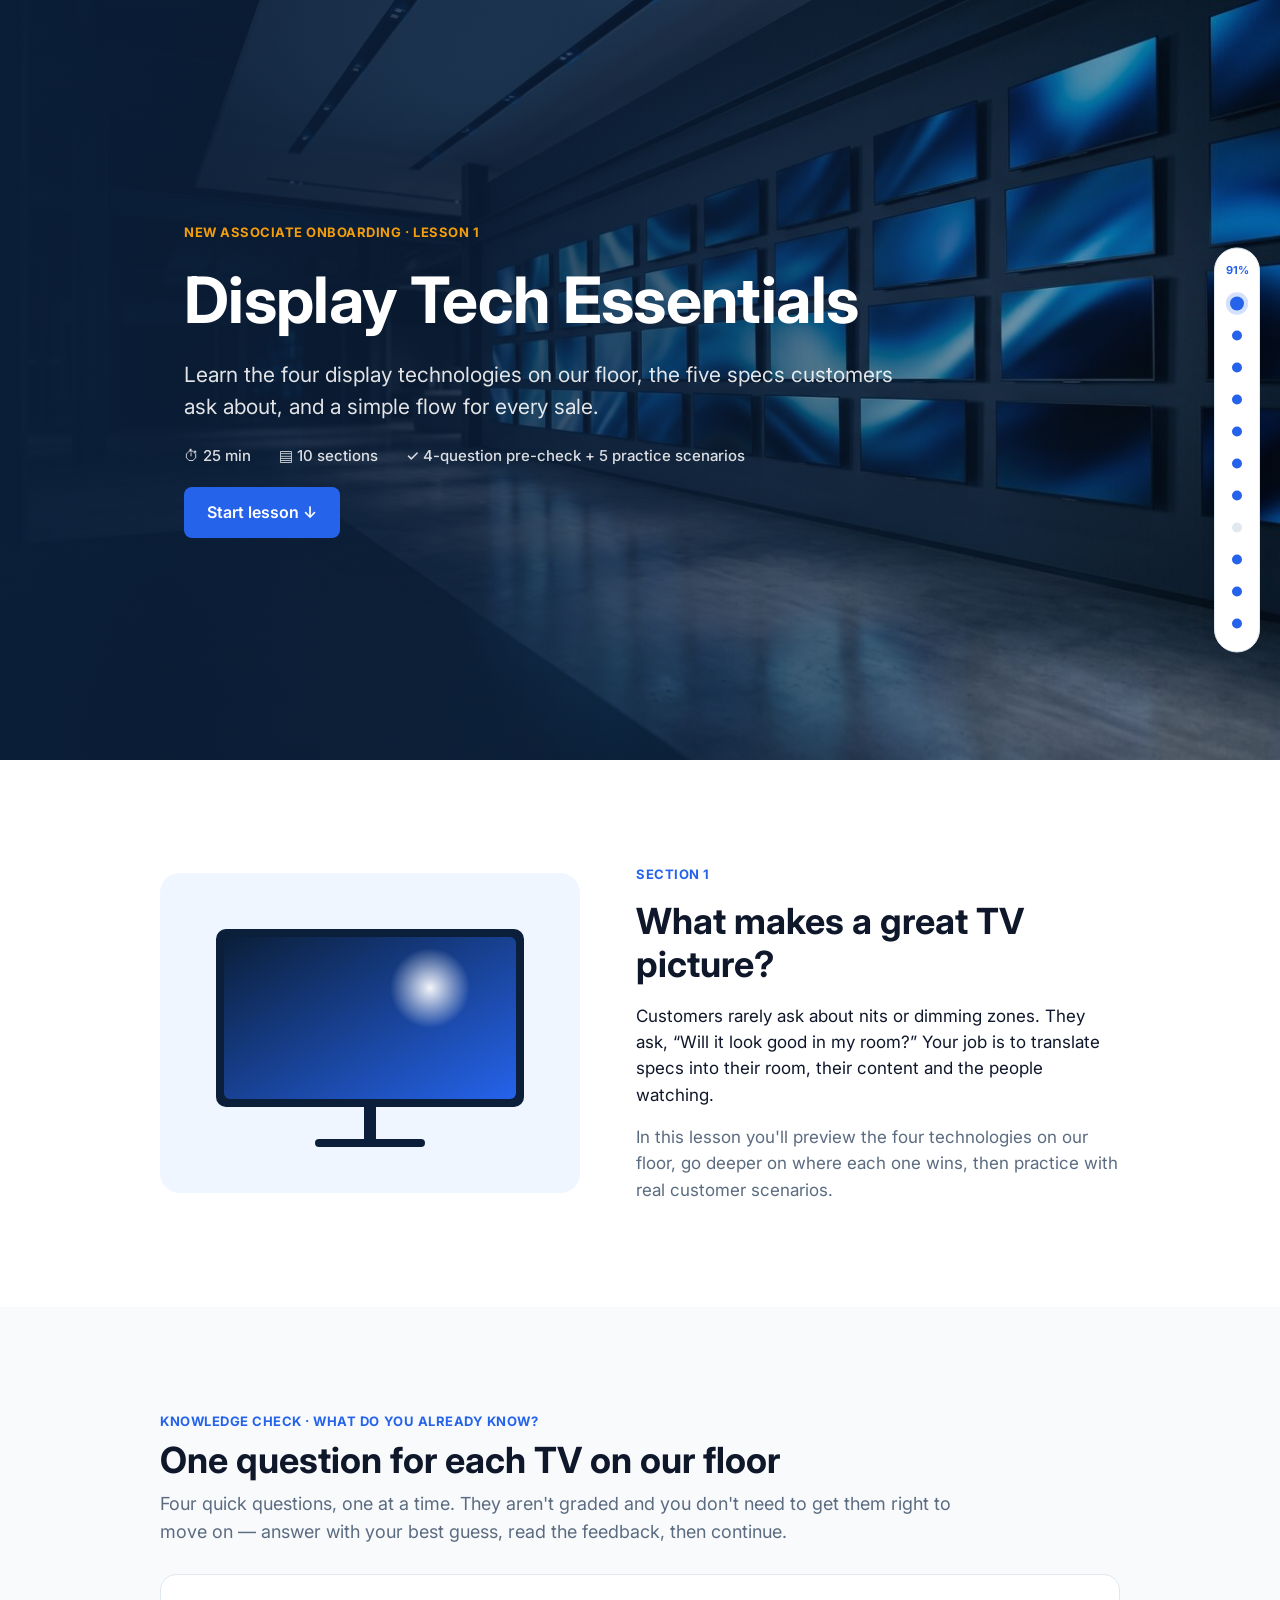
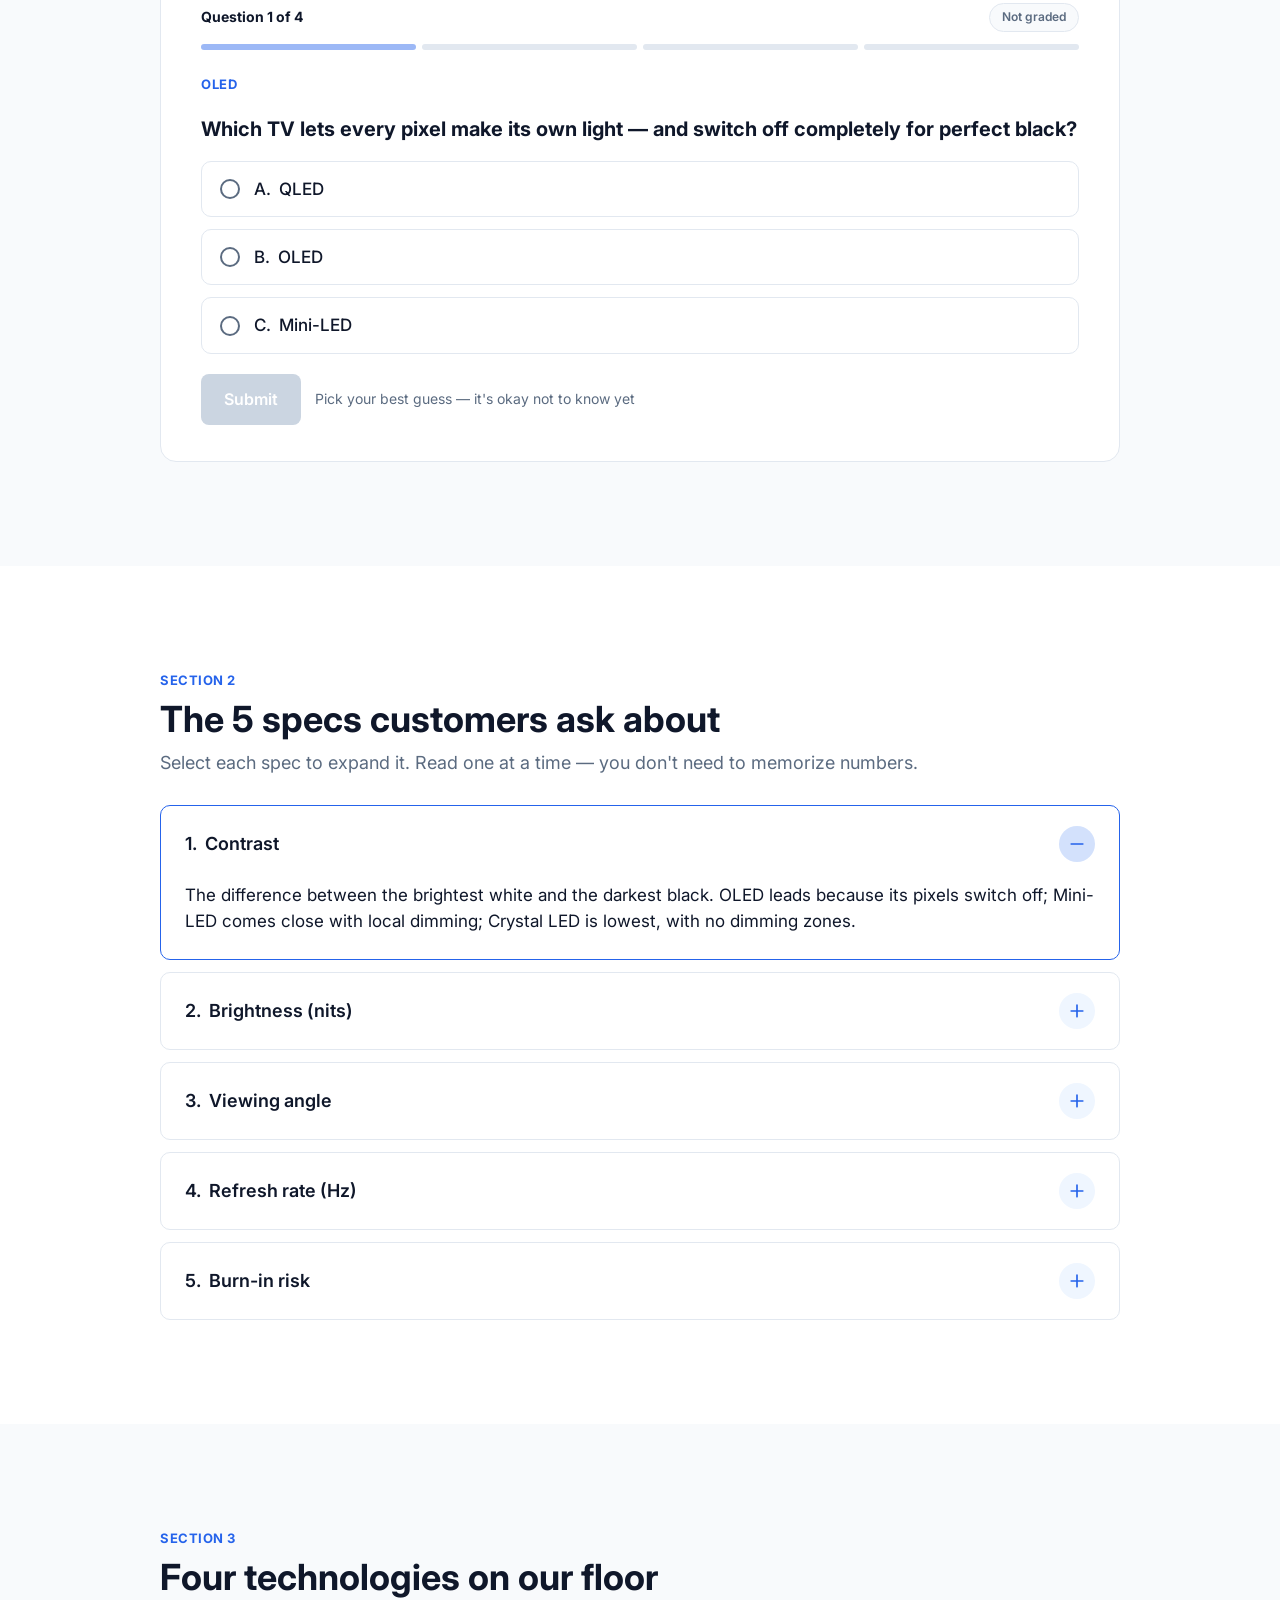
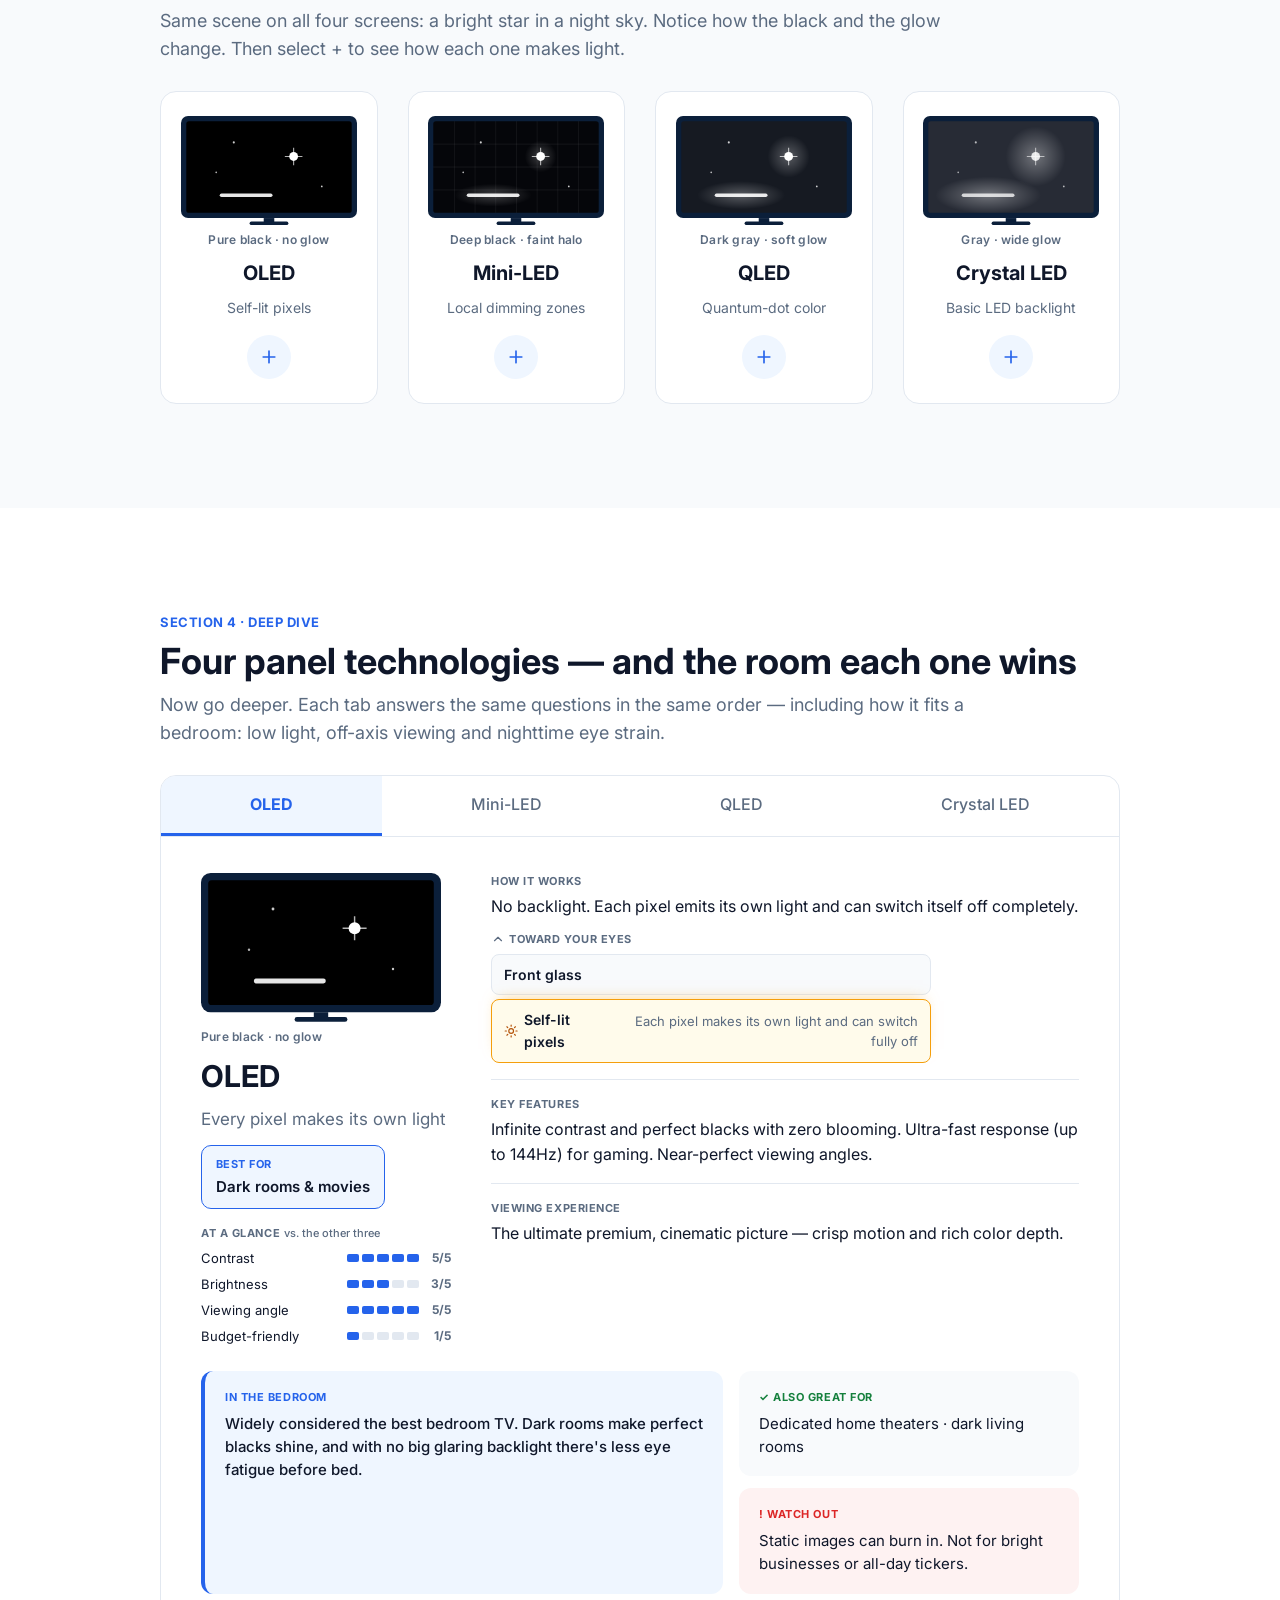
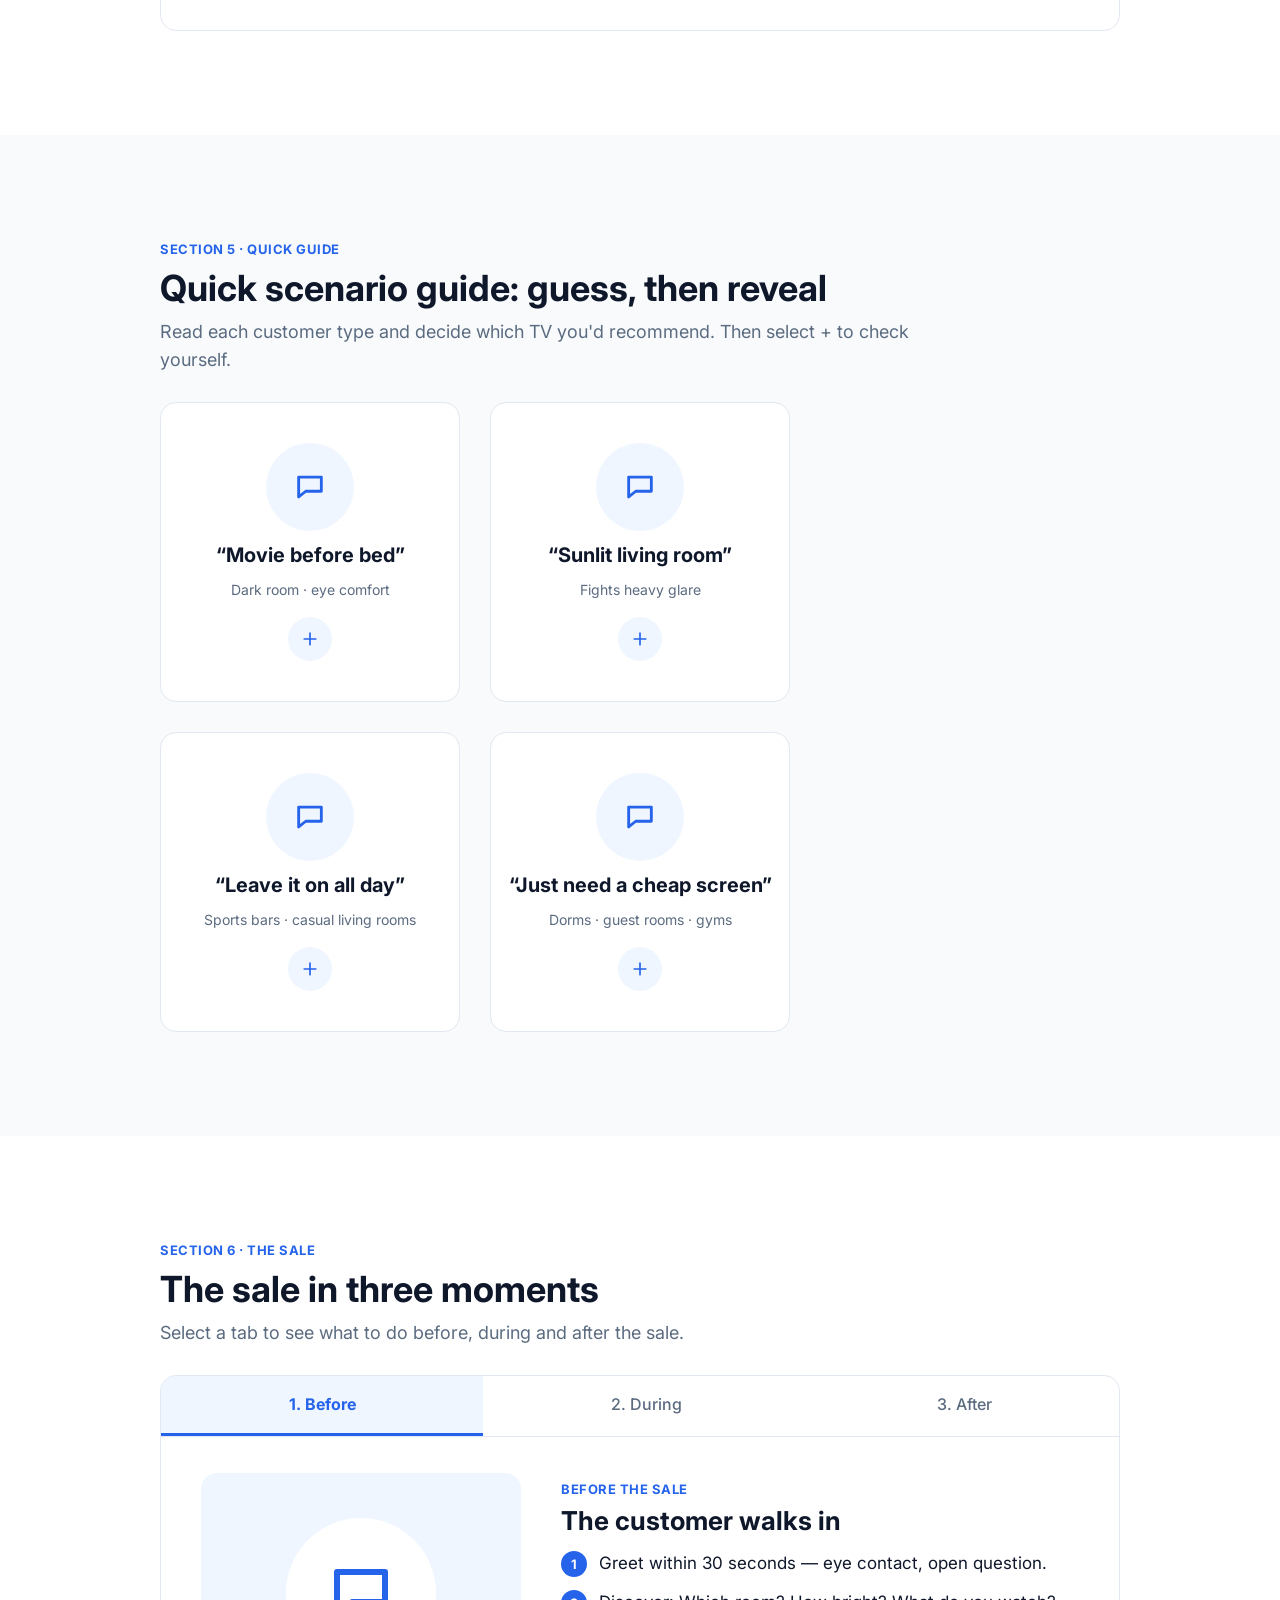
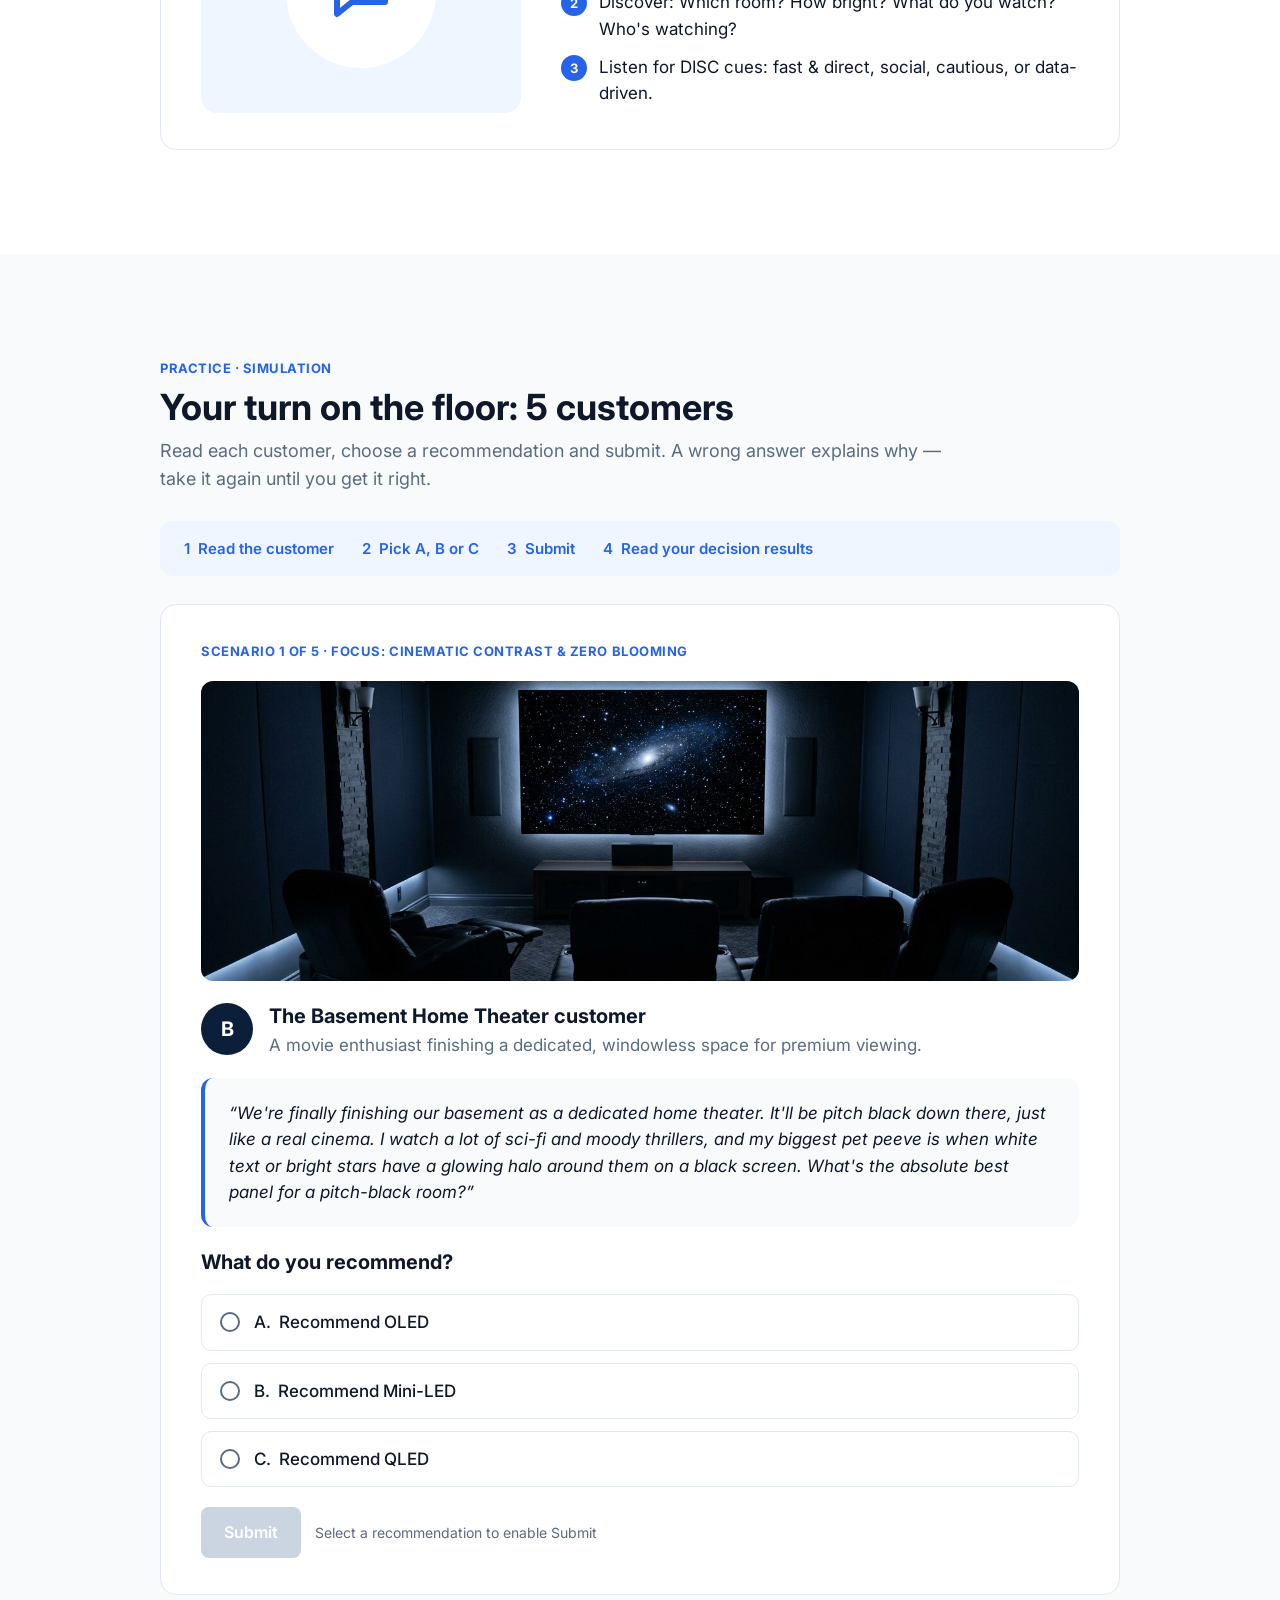
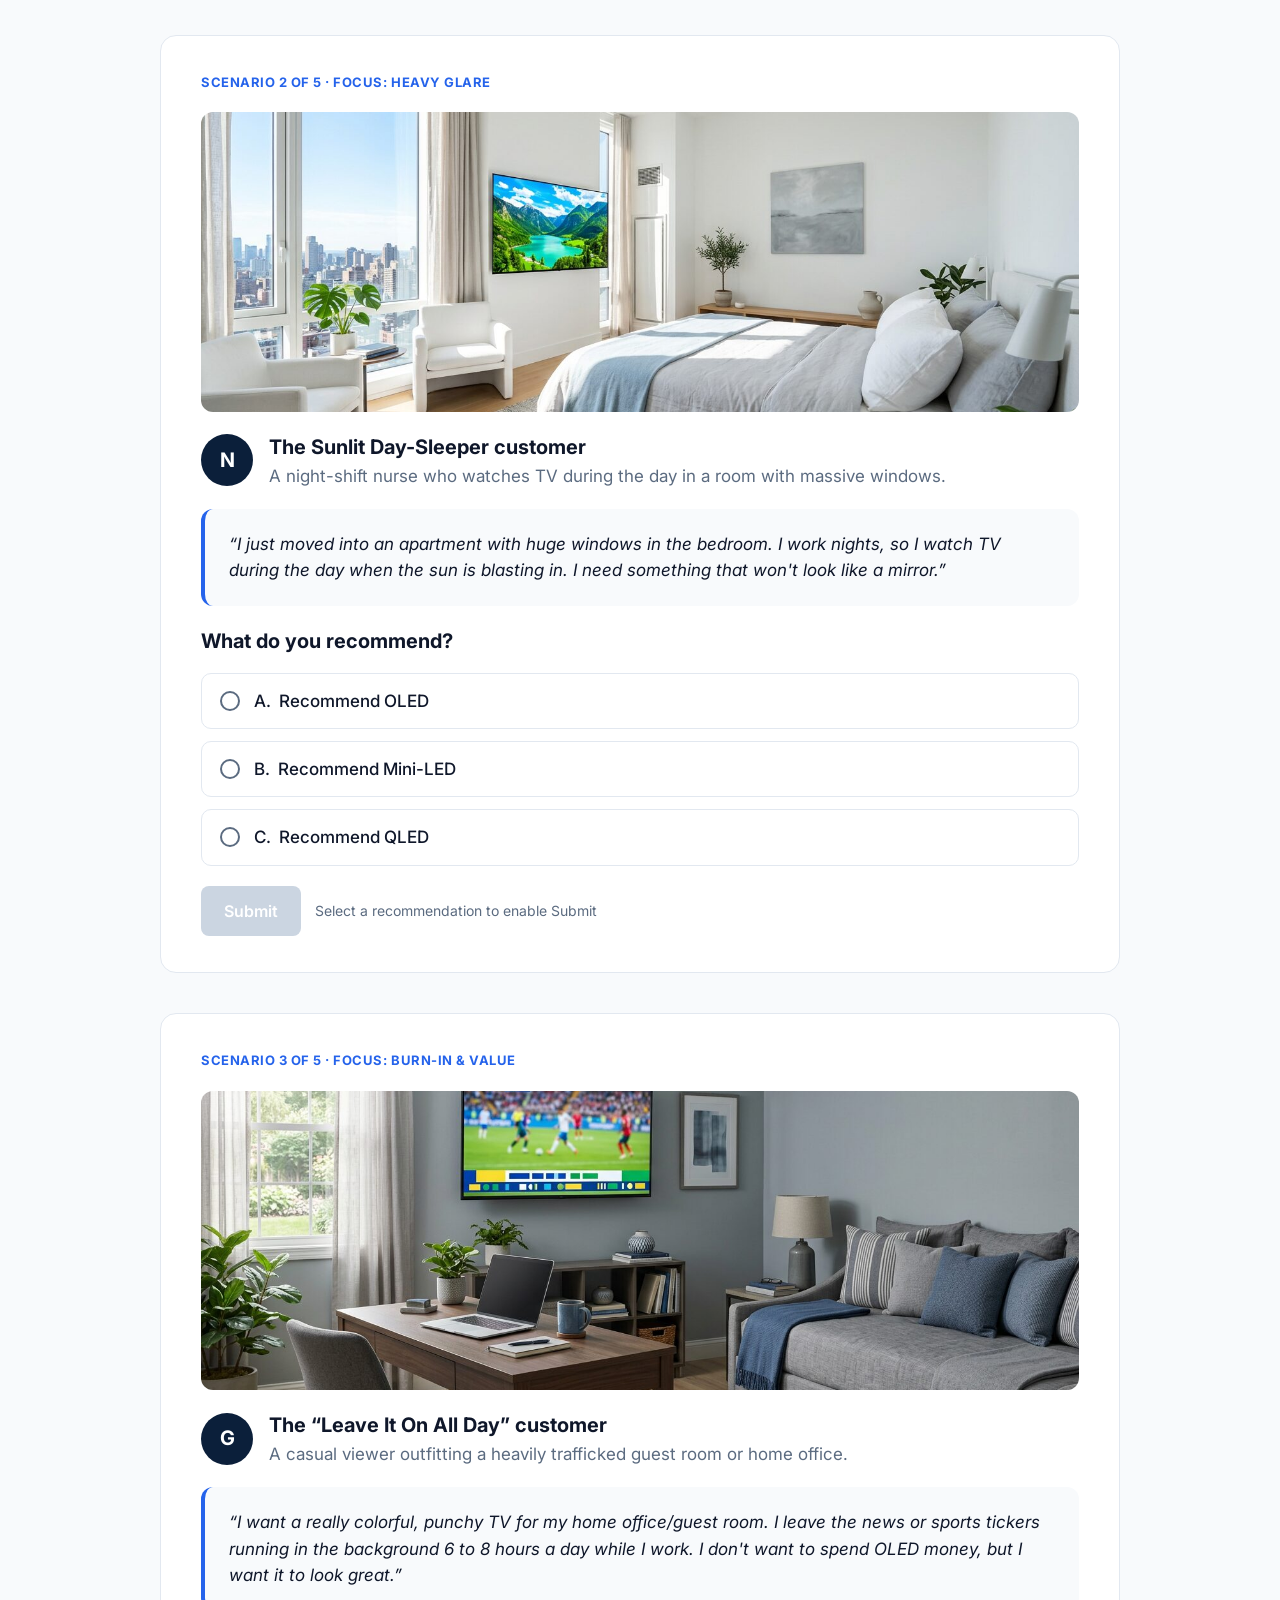
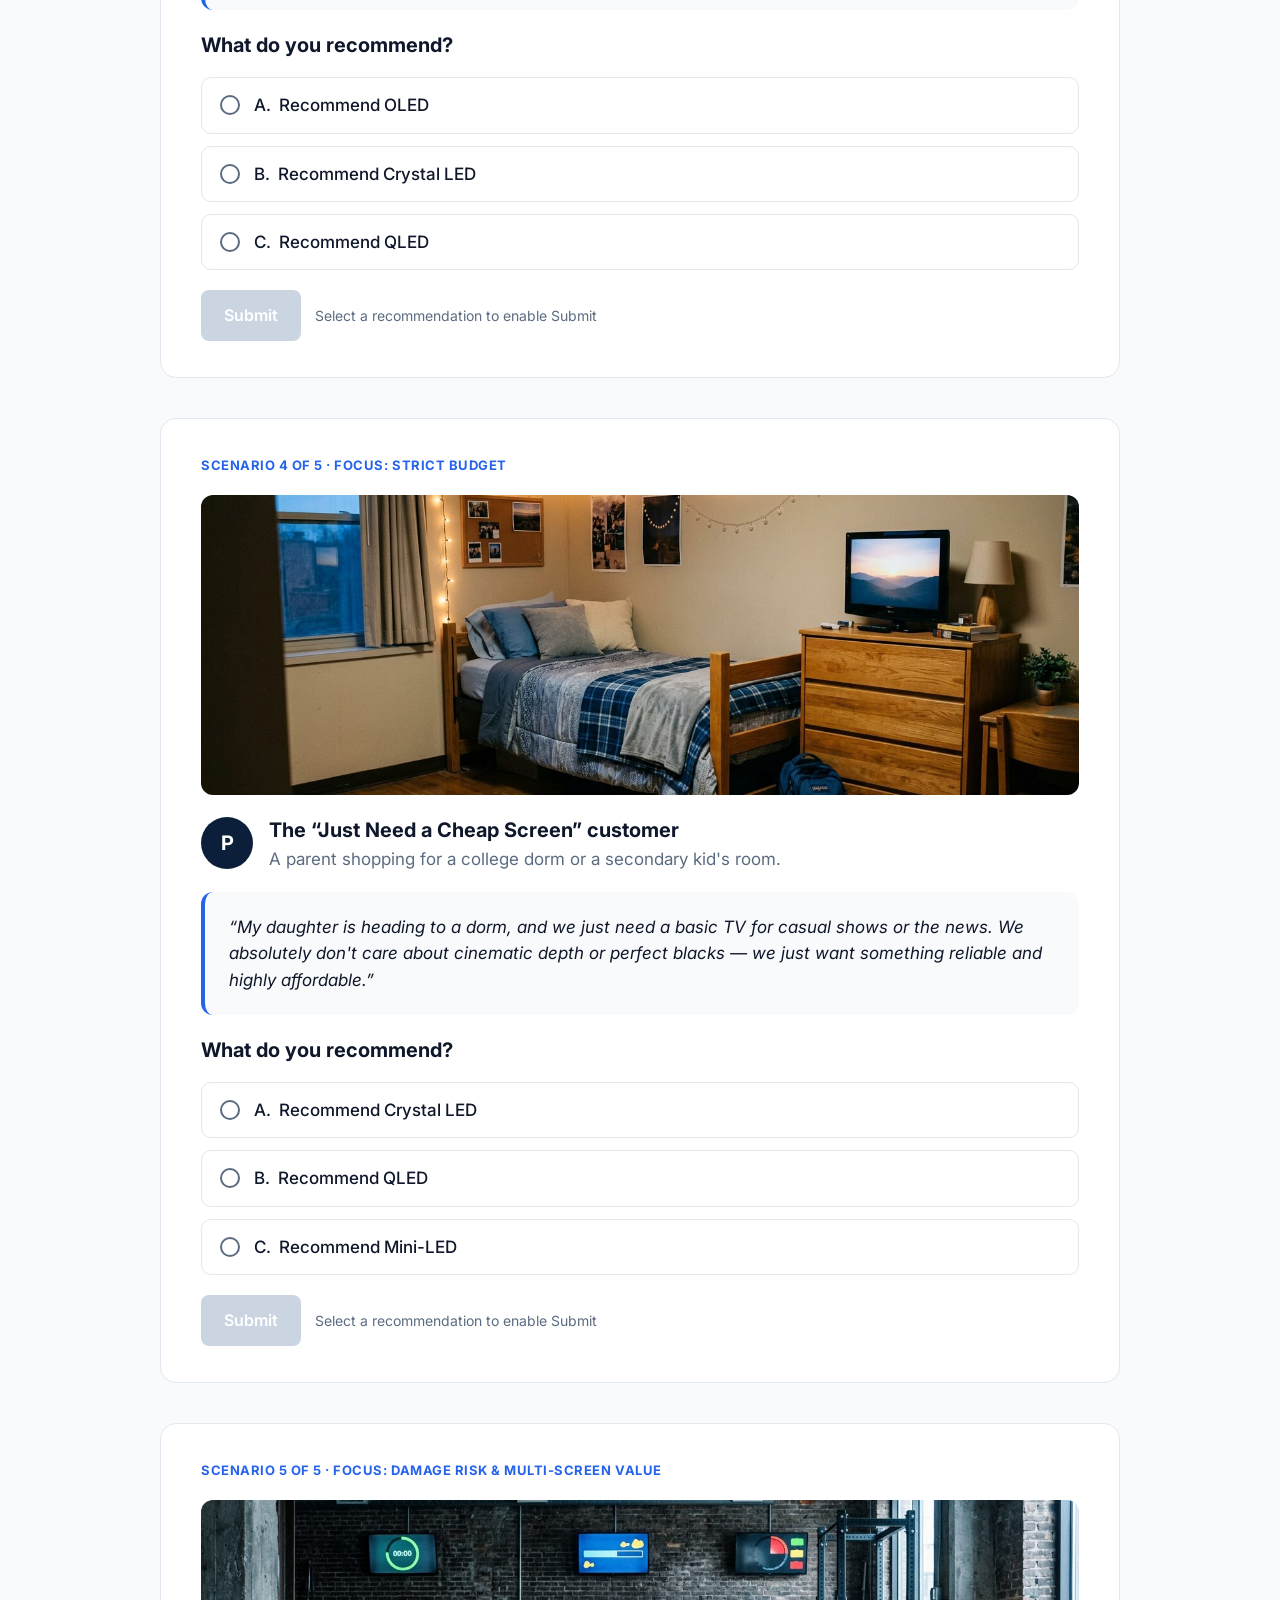
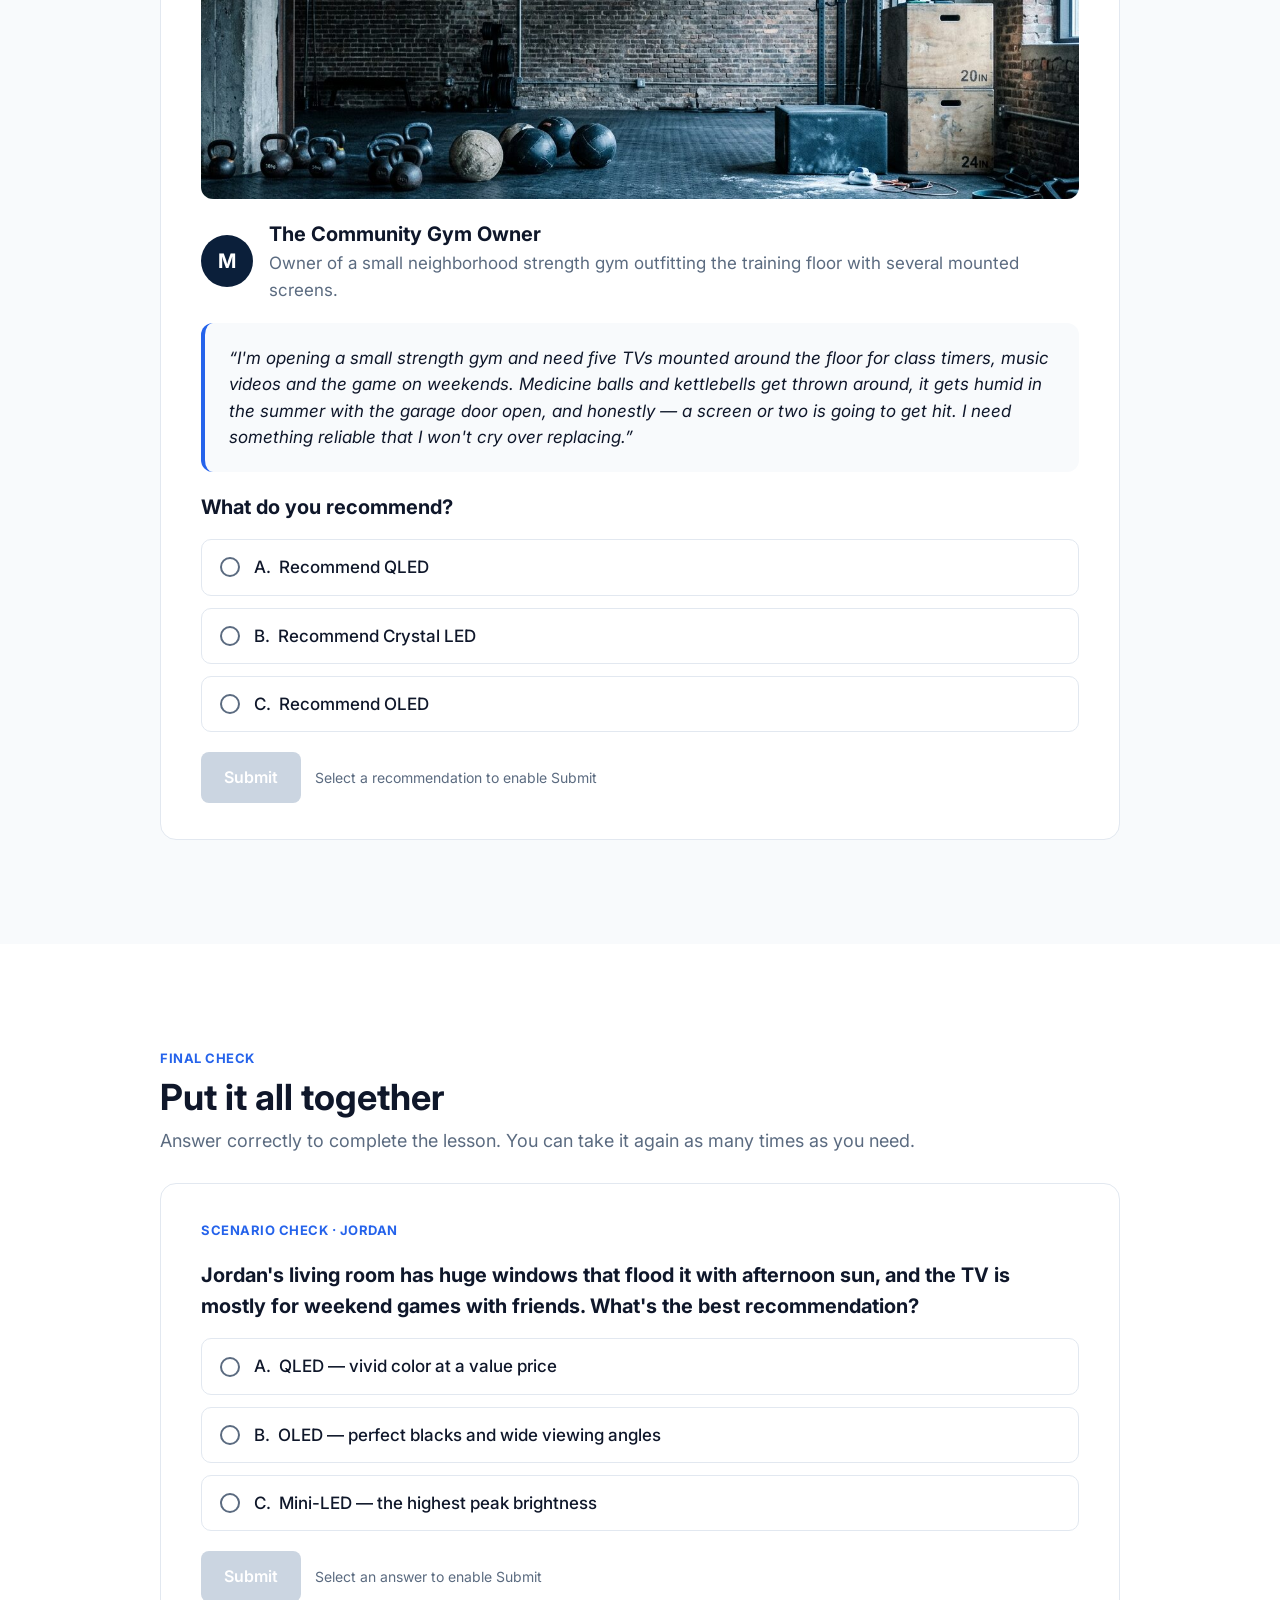
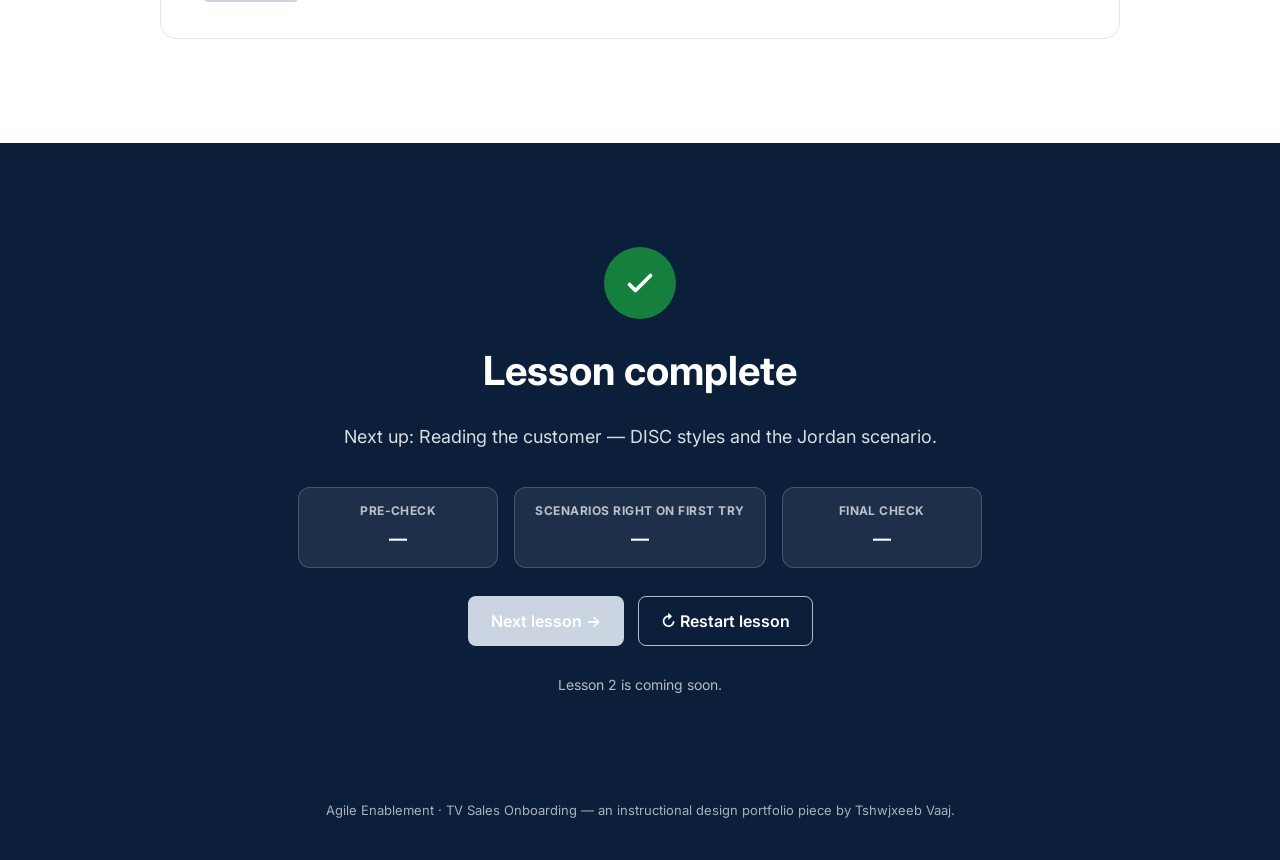
==== commit e70bf86e: "Add dual-coded visuals to floor preview and deep-dive tabs Same-scene screen illustration for each t" ====
--- a/index.html
+++ b/index.html
@@ -9,7 +9,7 @@
   <link rel="preconnect" href="https://fonts.googleapis.com">
   <link rel="preconnect" href="https://fonts.gstatic.com" crossorigin>
   <link href="https://fonts.googleapis.com/css2?family=Inter:ital,wght@0,400;0,500;0,600;0,700;1,400&display=swap" rel="stylesheet">
-  <link rel="stylesheet" href="css/styles.css?v=202610201403">
+  <link rel="stylesheet" href="css/styles.css?v=202610201412">
 </head>
 <body>
   <a class="skip-link" href="#s1">Skip to lesson content</a>
@@ -104,7 +104,7 @@
         <header class="sec-head">
           <p class="eyebrow">Section 3</p>
           <h2 id="h-s4">Four technologies on our floor</h2>
-          <p class="lede">A 30-second preview. Select + to see how each one makes light — you'll go deeper in the next section.</p>
+          <p class="lede">Same scene on all four screens: a bright star in a night sky. Notice how the black and the glow change. Then select + to see how each one makes light.</p>
         </header>
         <div class="grid grid--4" id="previewGrid"></div>
       </div>
@@ -199,7 +199,7 @@
     <p>Agile Enablement · TV Sales Onboarding — an instructional design portfolio piece by Tshwjxeeb Vaaj.</p>
   </footer>
 
-  <script src="js/content.js?v=202610201403"></script>
-  <script src="js/app.js?v=202610201403"></script>
+  <script src="js/content.js?v=202610201412"></script>
+  <script src="js/app.js?v=202610201412"></script>
 </body>
 </html>
--- a/css/styles.css
+++ b/css/styles.css
@@ -269,3 +269,33 @@
 .results__list .is-ok { background: var(--success-tint); color: var(--success); }
 .results__list .is-miss { background: var(--page); color: var(--muted); border: 1px solid var(--border); }
 .results__note { font-size: 14px; }
+
+/* ===== Visuals: screens, layers, at-a-glance meters ===== */
+.screen { width: 100%; height: auto; display: block; }
+.reveal__screen, .profile__screen { margin: 0; width: 100%; display: flex; flex-direction: column; gap: 6px; align-items: center; }
+.reveal__screen .screen { max-width: 176px; }
+.reveal__screen figcaption, .profile__screen figcaption { font-size: 12px; font-weight: 600; color: var(--muted); letter-spacing: .02em; }
+.reveal--compact .reveal__face { min-height: 290px; }
+.profile__screen { align-items: flex-start; }
+.profile__screen .screen { max-width: 240px; }
+.layers { margin-top: 12px; max-width: 440px; }
+.layers__eye { display: flex; align-items: center; gap: 4px; font-size: 11px; font-weight: 700; letter-spacing: .05em; text-transform: uppercase; color: var(--muted); margin-bottom: 6px; }
+.layers__list { list-style: none; margin: 0; padding: 0; display: flex; flex-direction: column; gap: 4px; }
+.layer { display: flex; justify-content: space-between; align-items: center; gap: 12px; padding: 9px 12px; border-radius: 8px; background: var(--page); border: 1px solid var(--border); font-size: 14px; }
+.layer__n { display: inline-flex; align-items: center; gap: 6px; font-weight: 600; }
+.layer__d { color: var(--muted); font-size: 13px; text-align: right; }
+.layer--src { background: #FFFBEB; border-color: var(--focus); box-shadow: 0 -6px 14px -8px rgba(245, 158, 11, .55); }
+.layer--src .ico { color: #B45309; }
+@media (max-width: 480px) { .layer { flex-direction: column; align-items: flex-start; gap: 2px; } .layer__d { text-align: left; } }
+.glance { width: 100%; margin-top: 4px; }
+.glance__k { font-size: 11px; font-weight: 700; letter-spacing: .05em; text-transform: uppercase; color: var(--muted); margin-bottom: 6px; }
+.glance__k span { font-weight: 500; text-transform: none; letter-spacing: 0; }
+.glance dl { margin: 0; display: flex; flex-direction: column; gap: 6px; }
+.glance__row { display: grid; grid-template-columns: 1fr auto auto; align-items: center; gap: 8px; }
+.glance dt { font-size: 13px; }
+.glance dd { margin: 0; display: contents; }
+.meter { display: inline-flex; gap: 3px; }
+.meter i { width: 12px; height: 8px; border-radius: 2px; background: var(--border); }
+.meter i.on { background: var(--primary); }
+.glance__n { font-size: 12px; font-weight: 700; color: var(--muted); min-width: 24px; text-align: right; }
+@media (max-width: 480px) { .tabs__tab { padding: 14px 10px; font-size: 14px; flex: 1 1 auto; } }
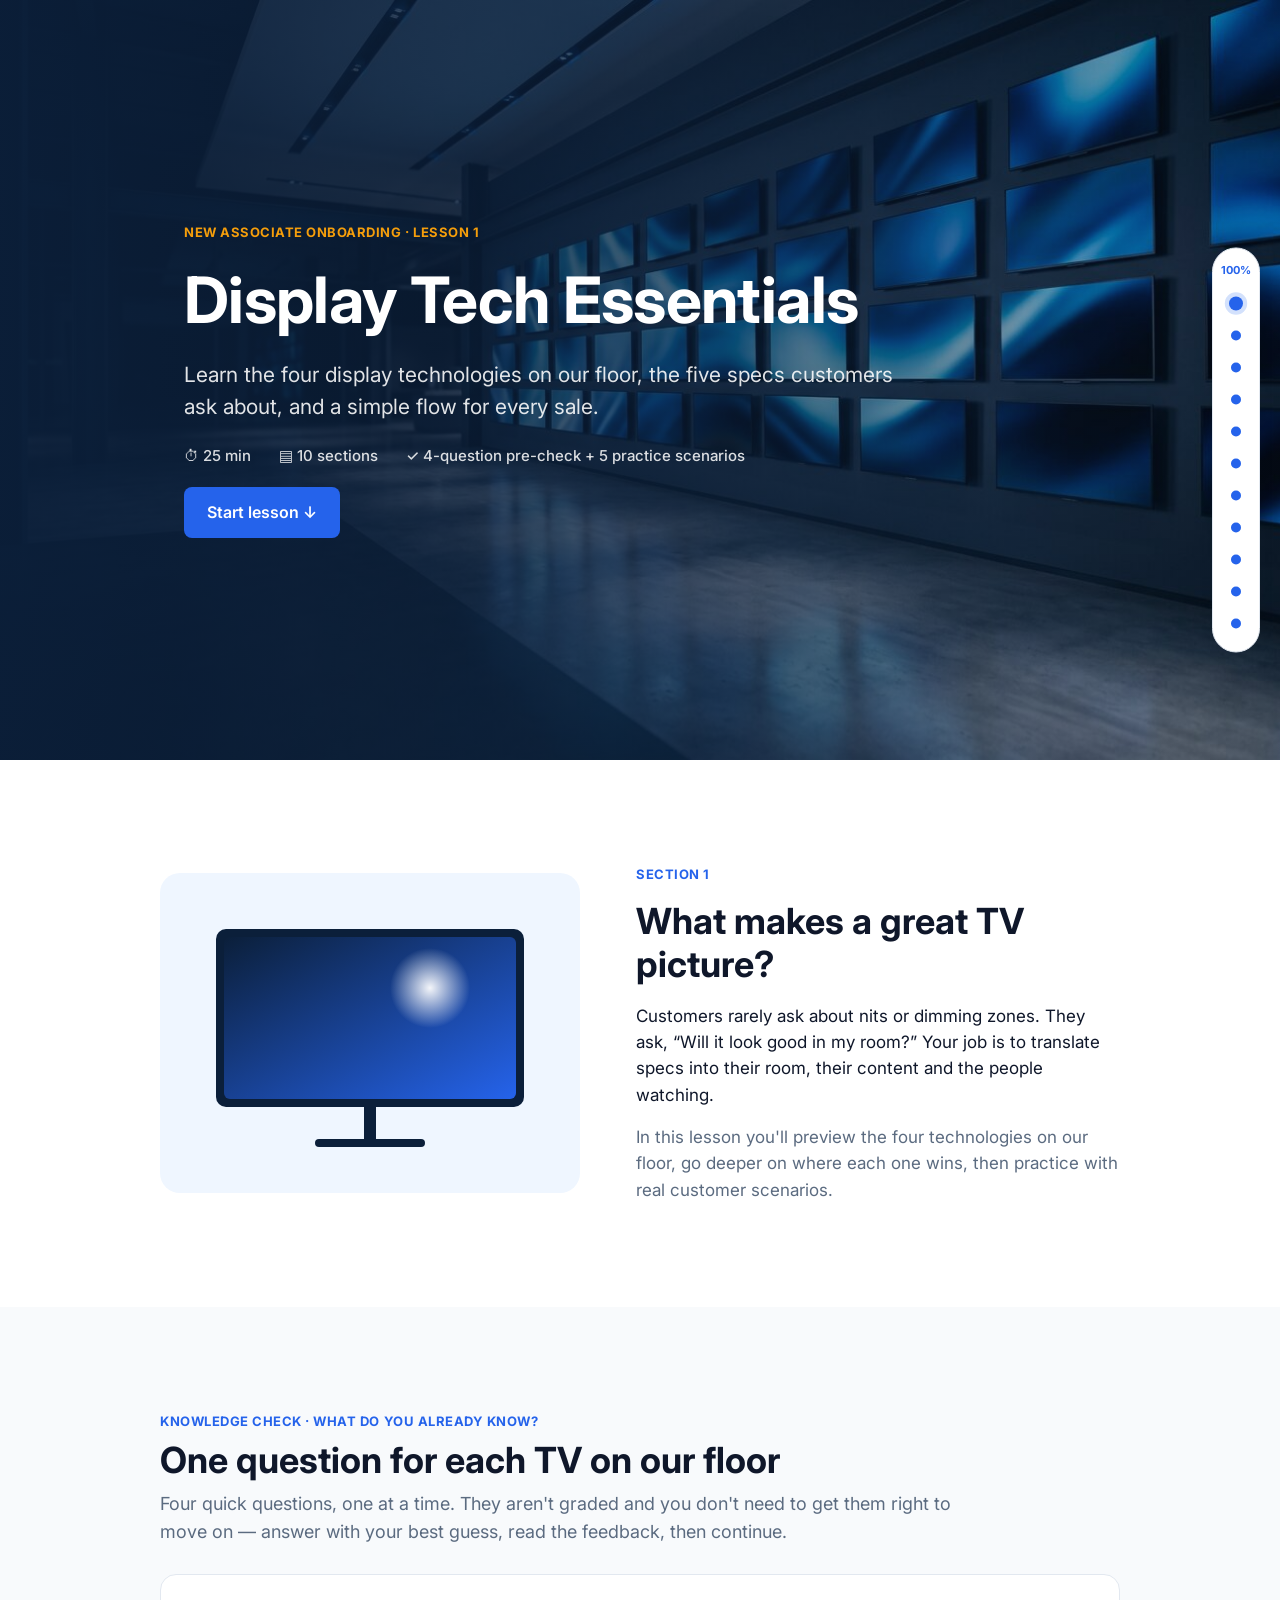
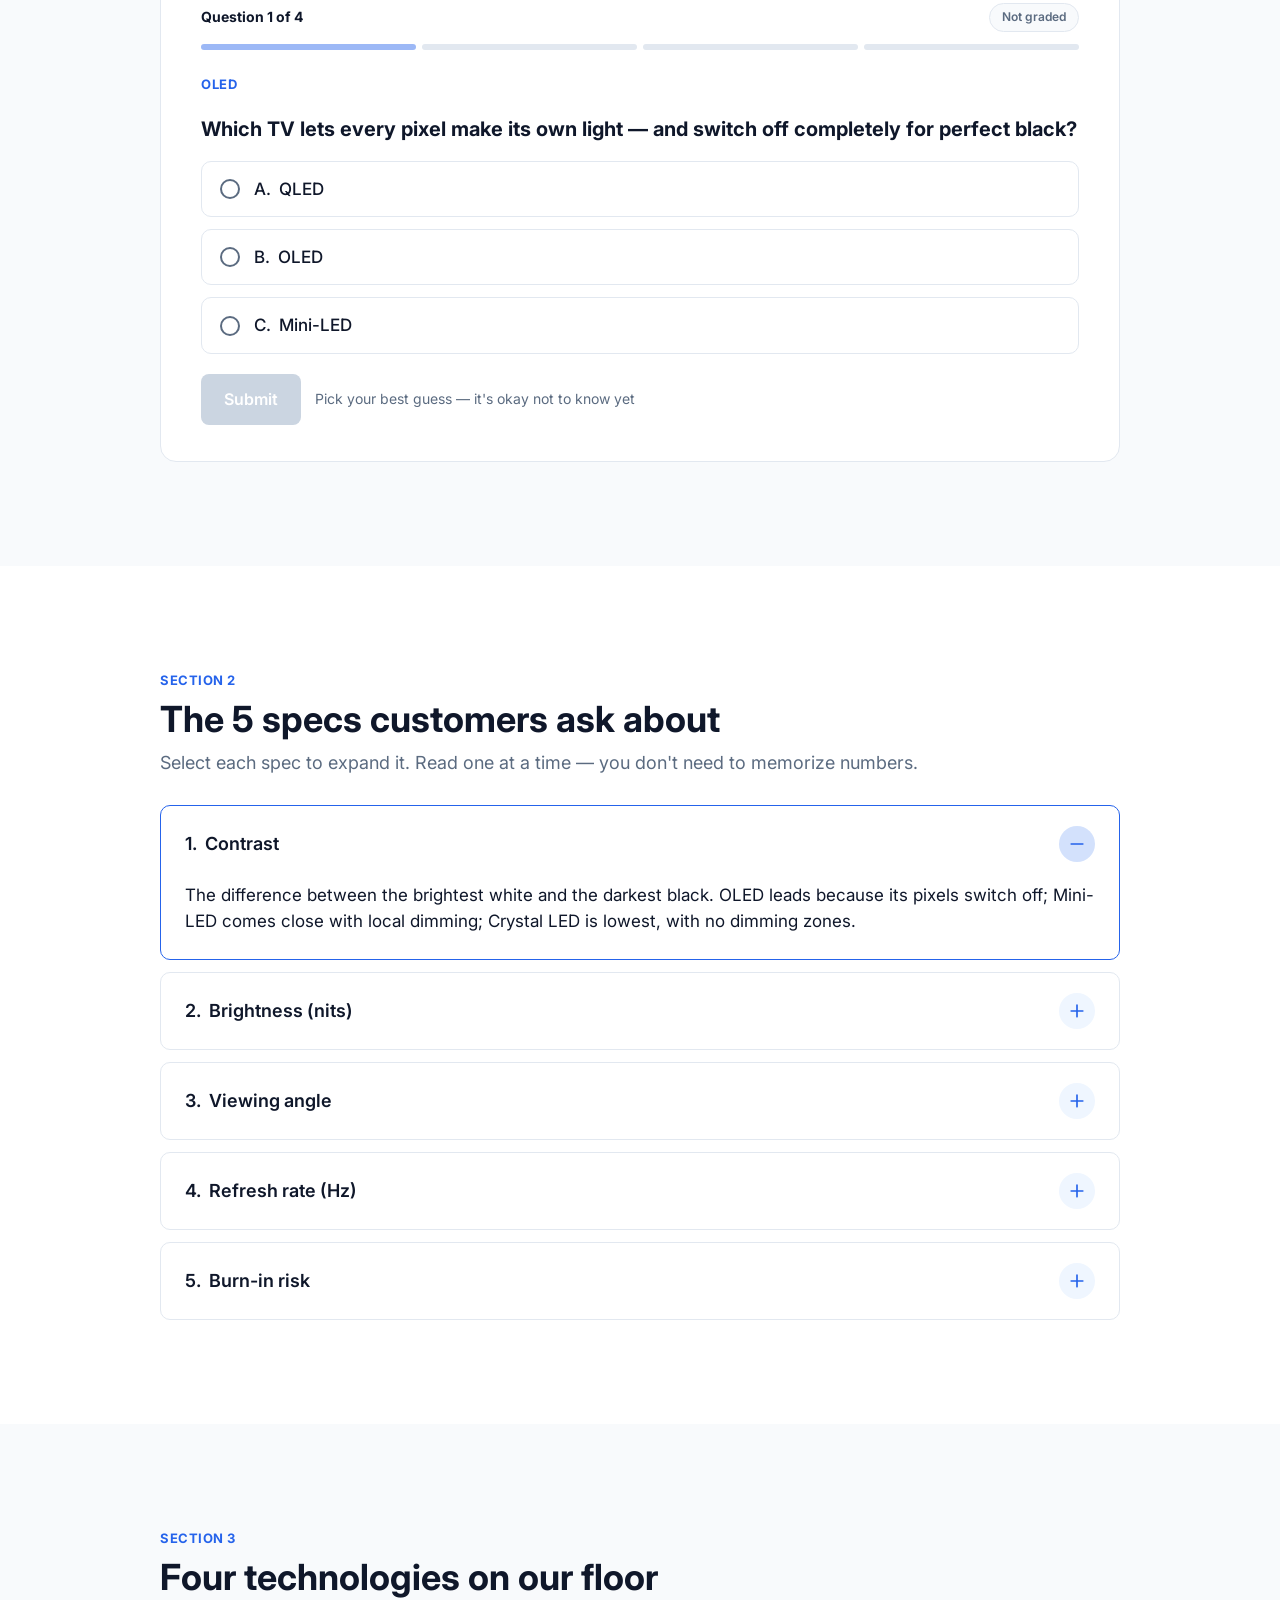
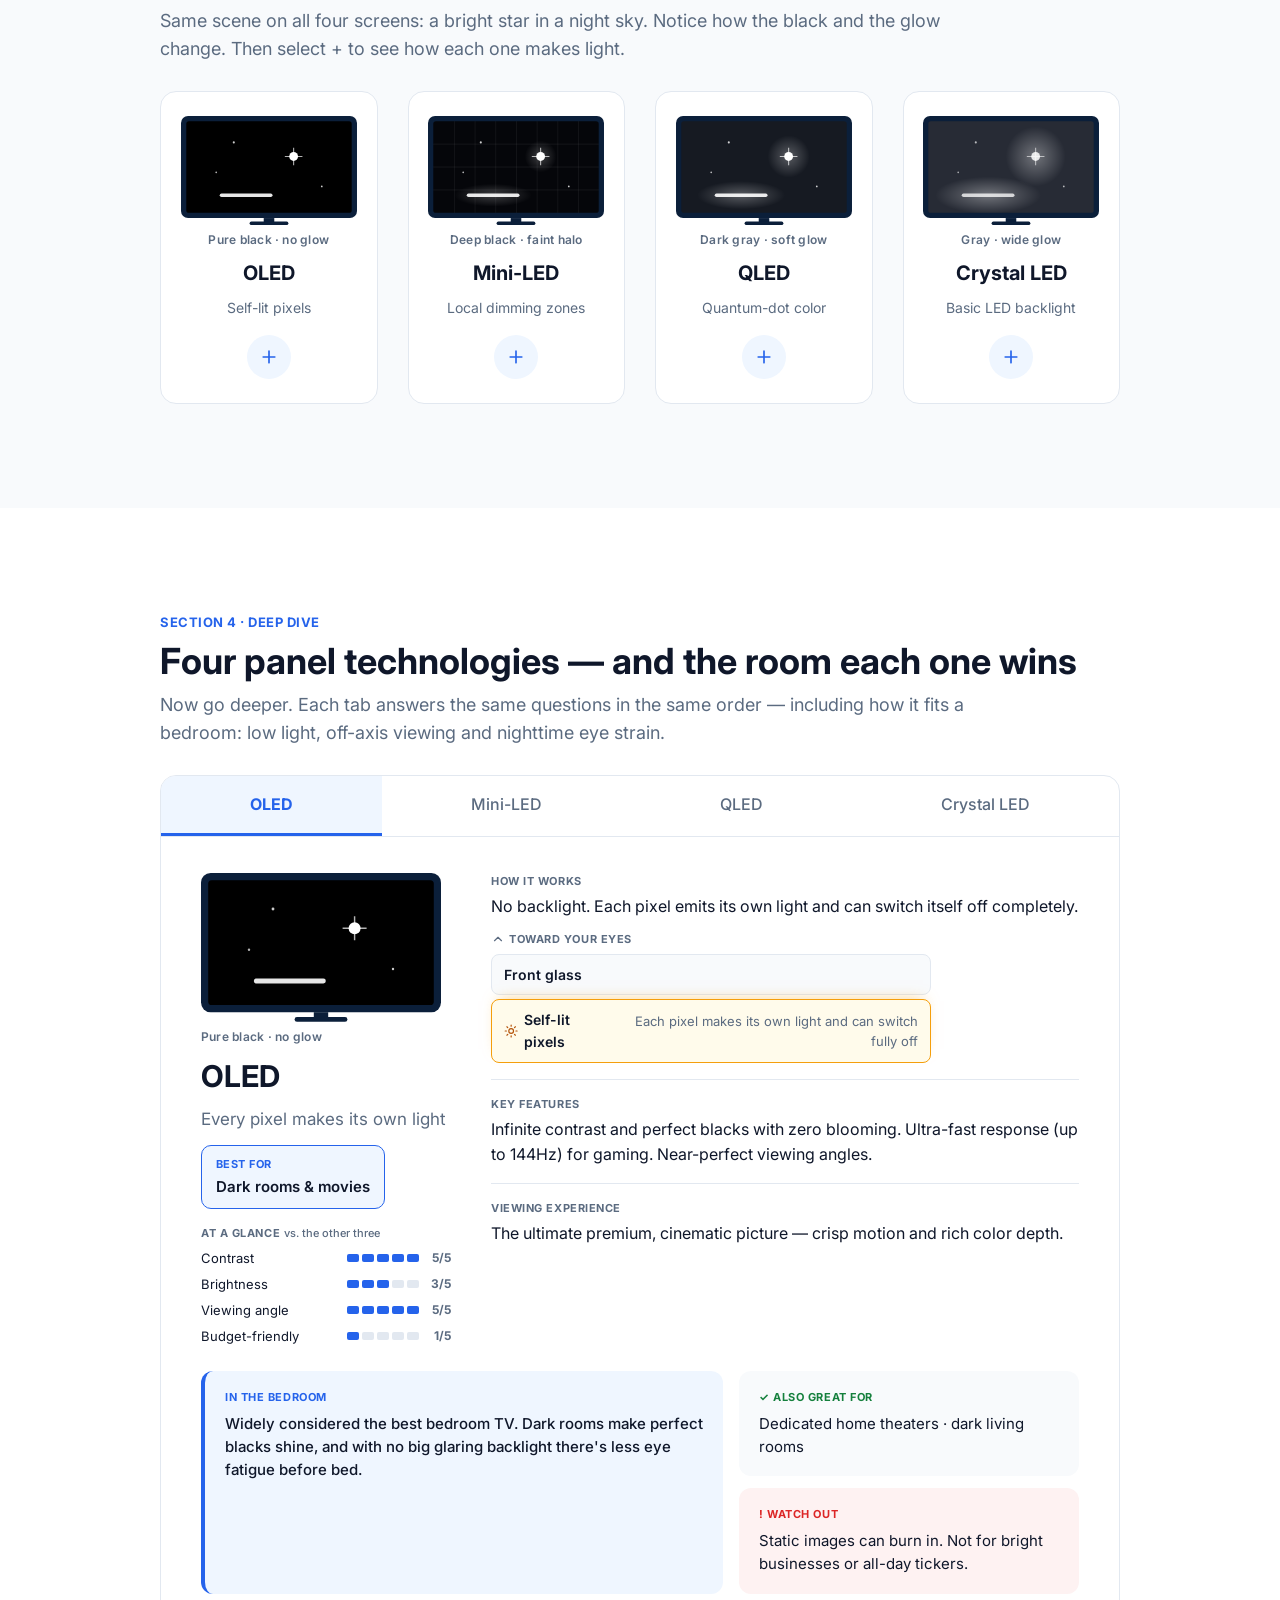
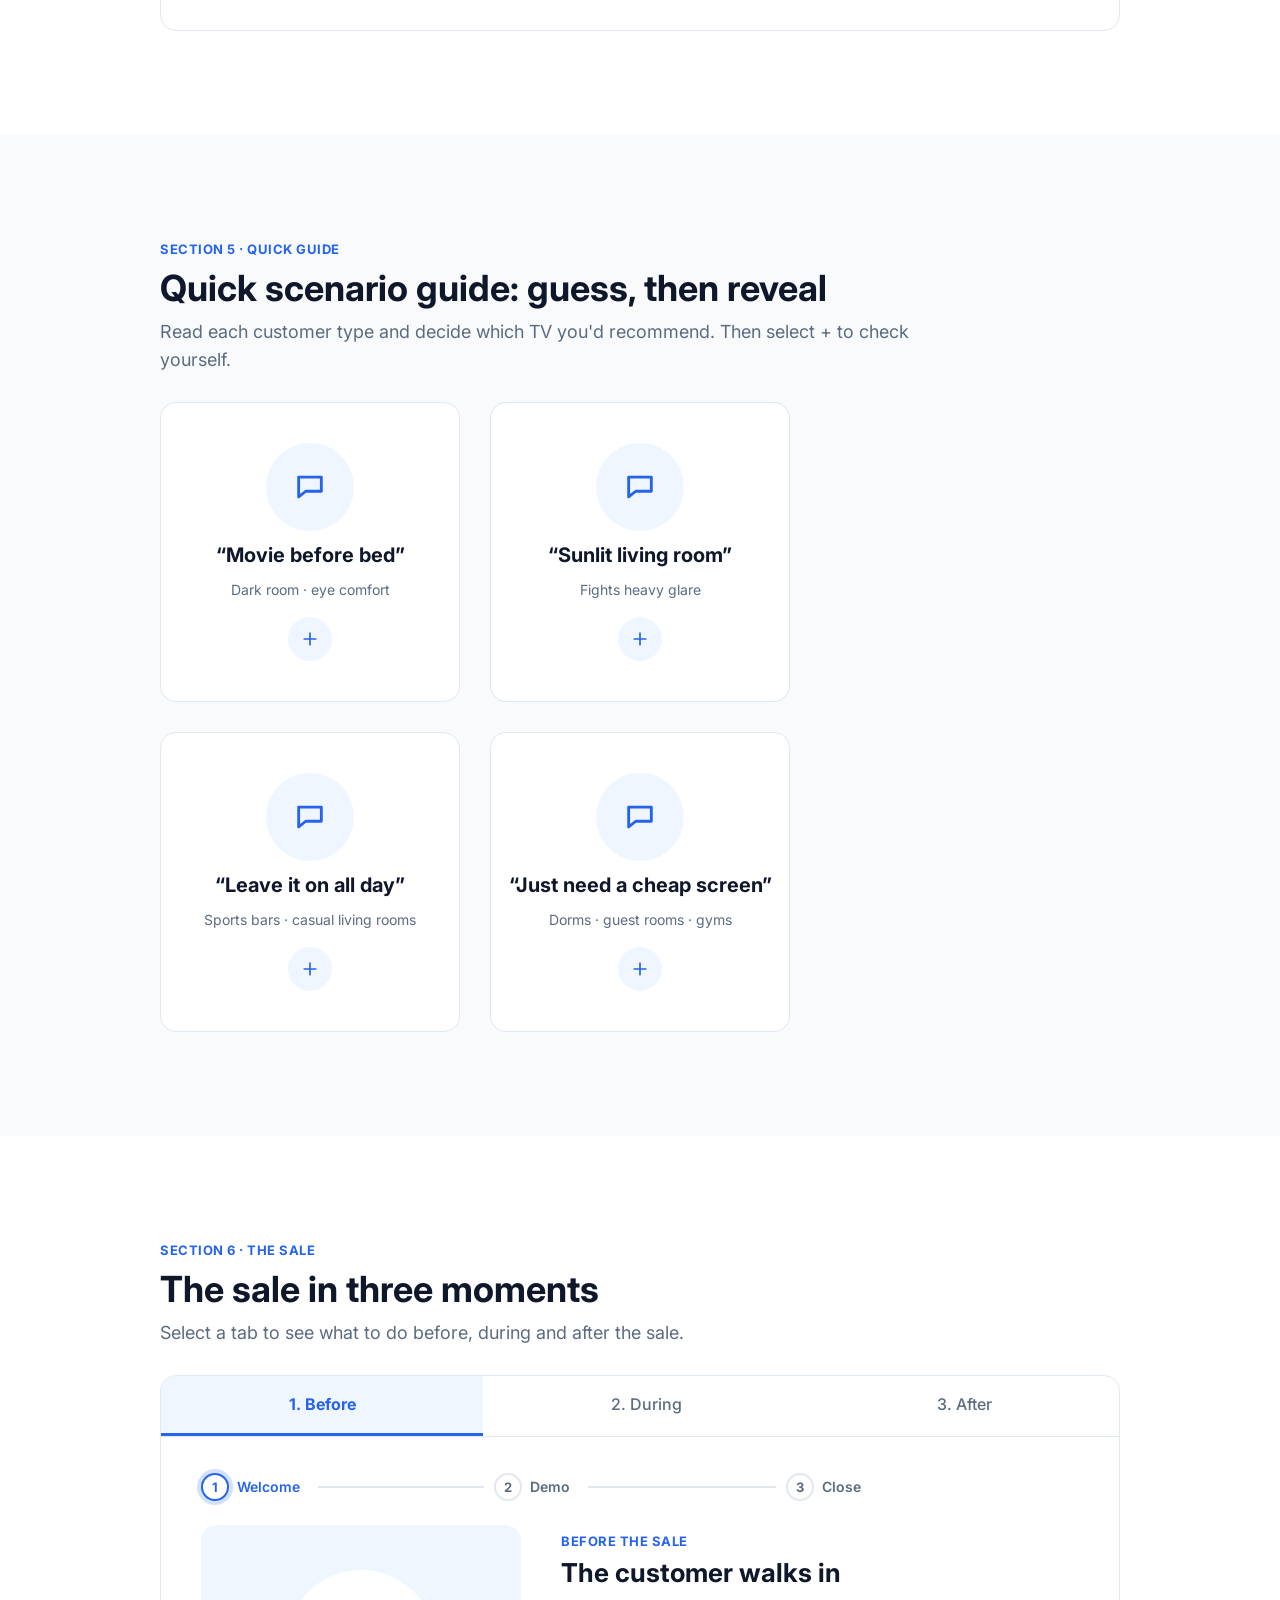
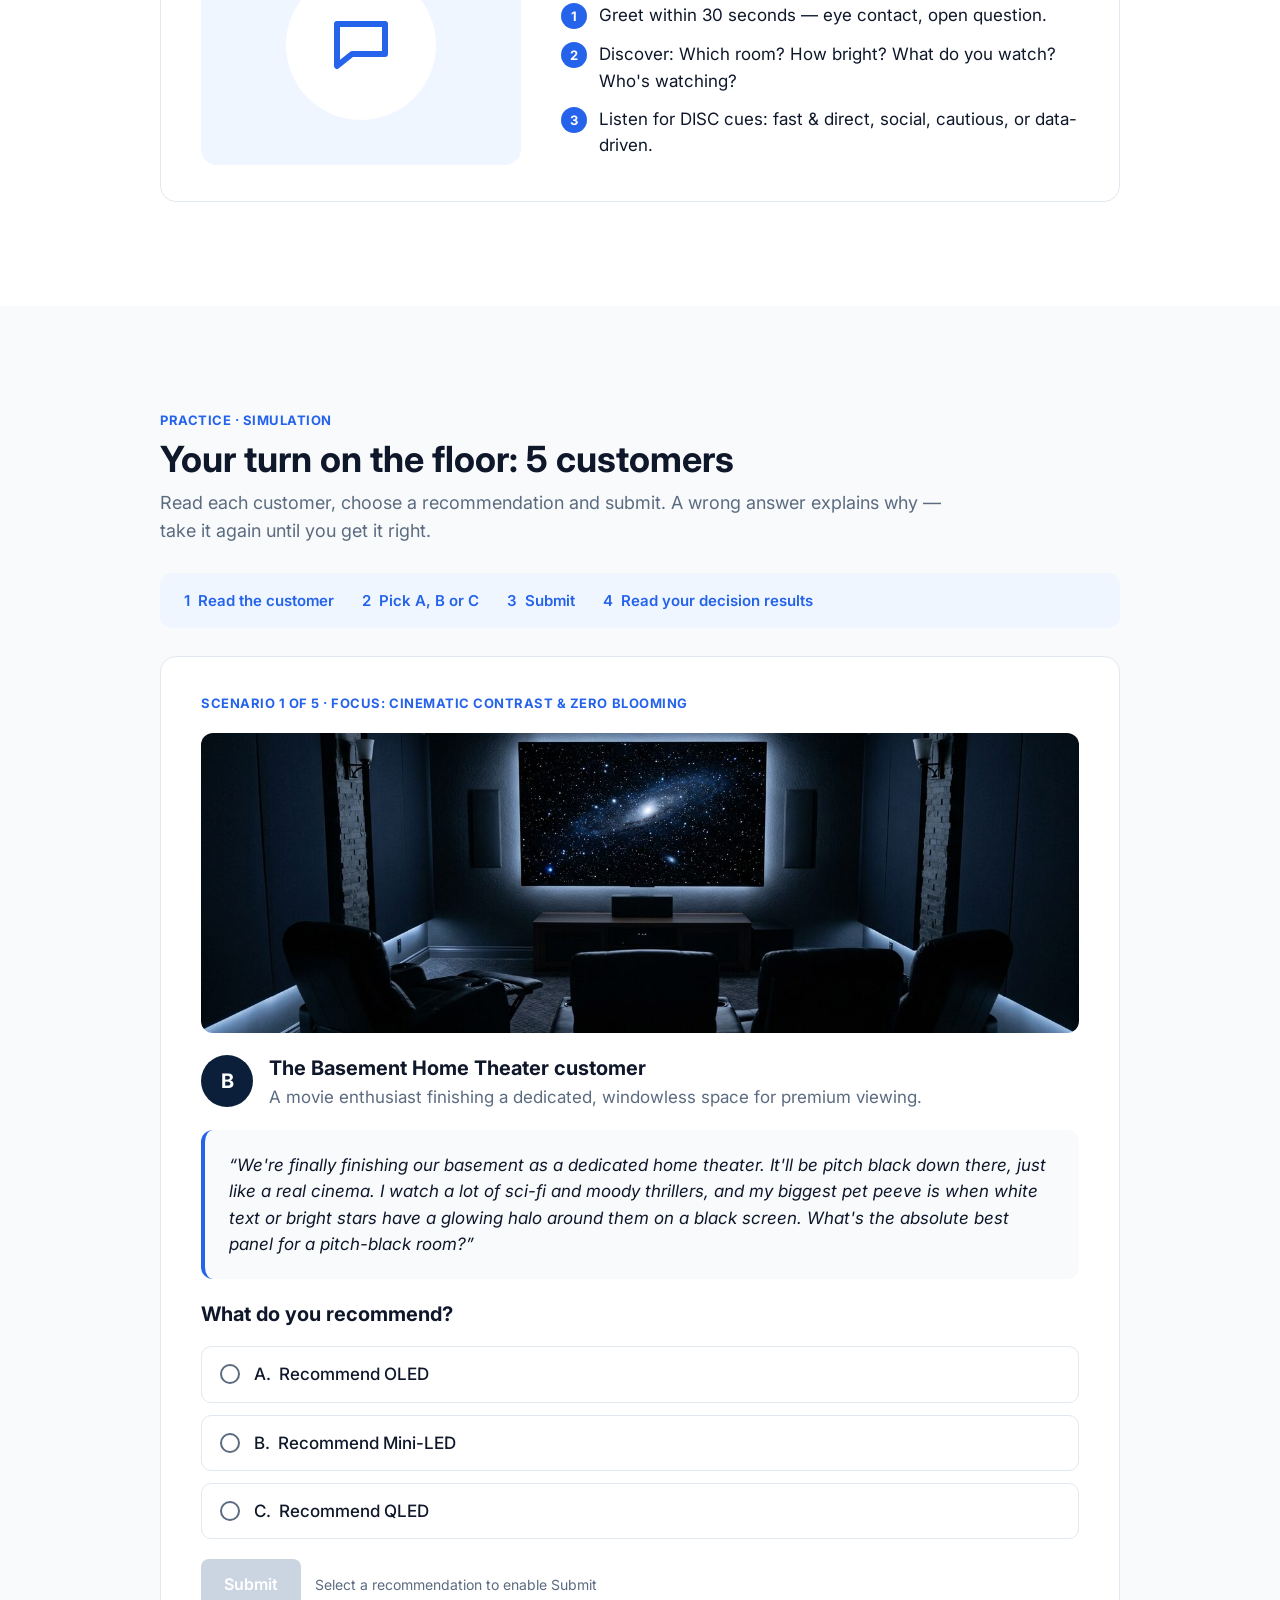
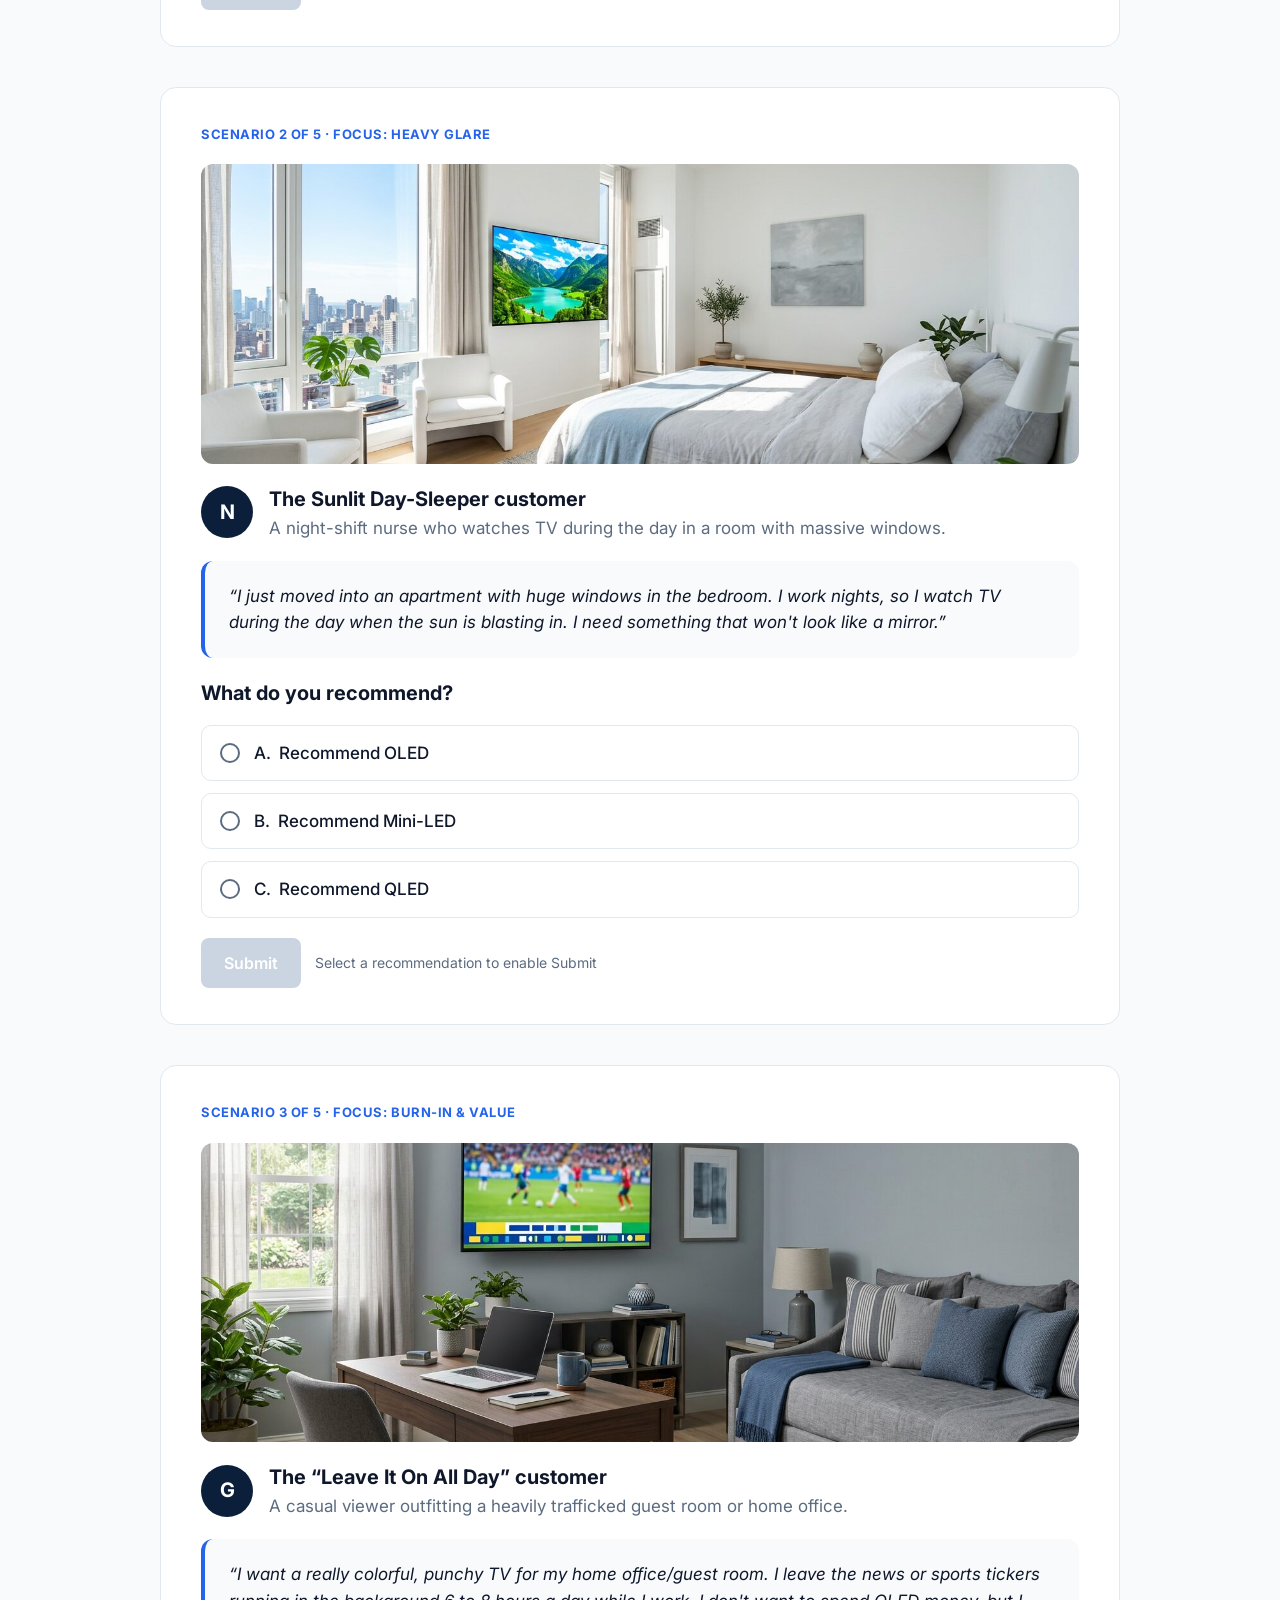
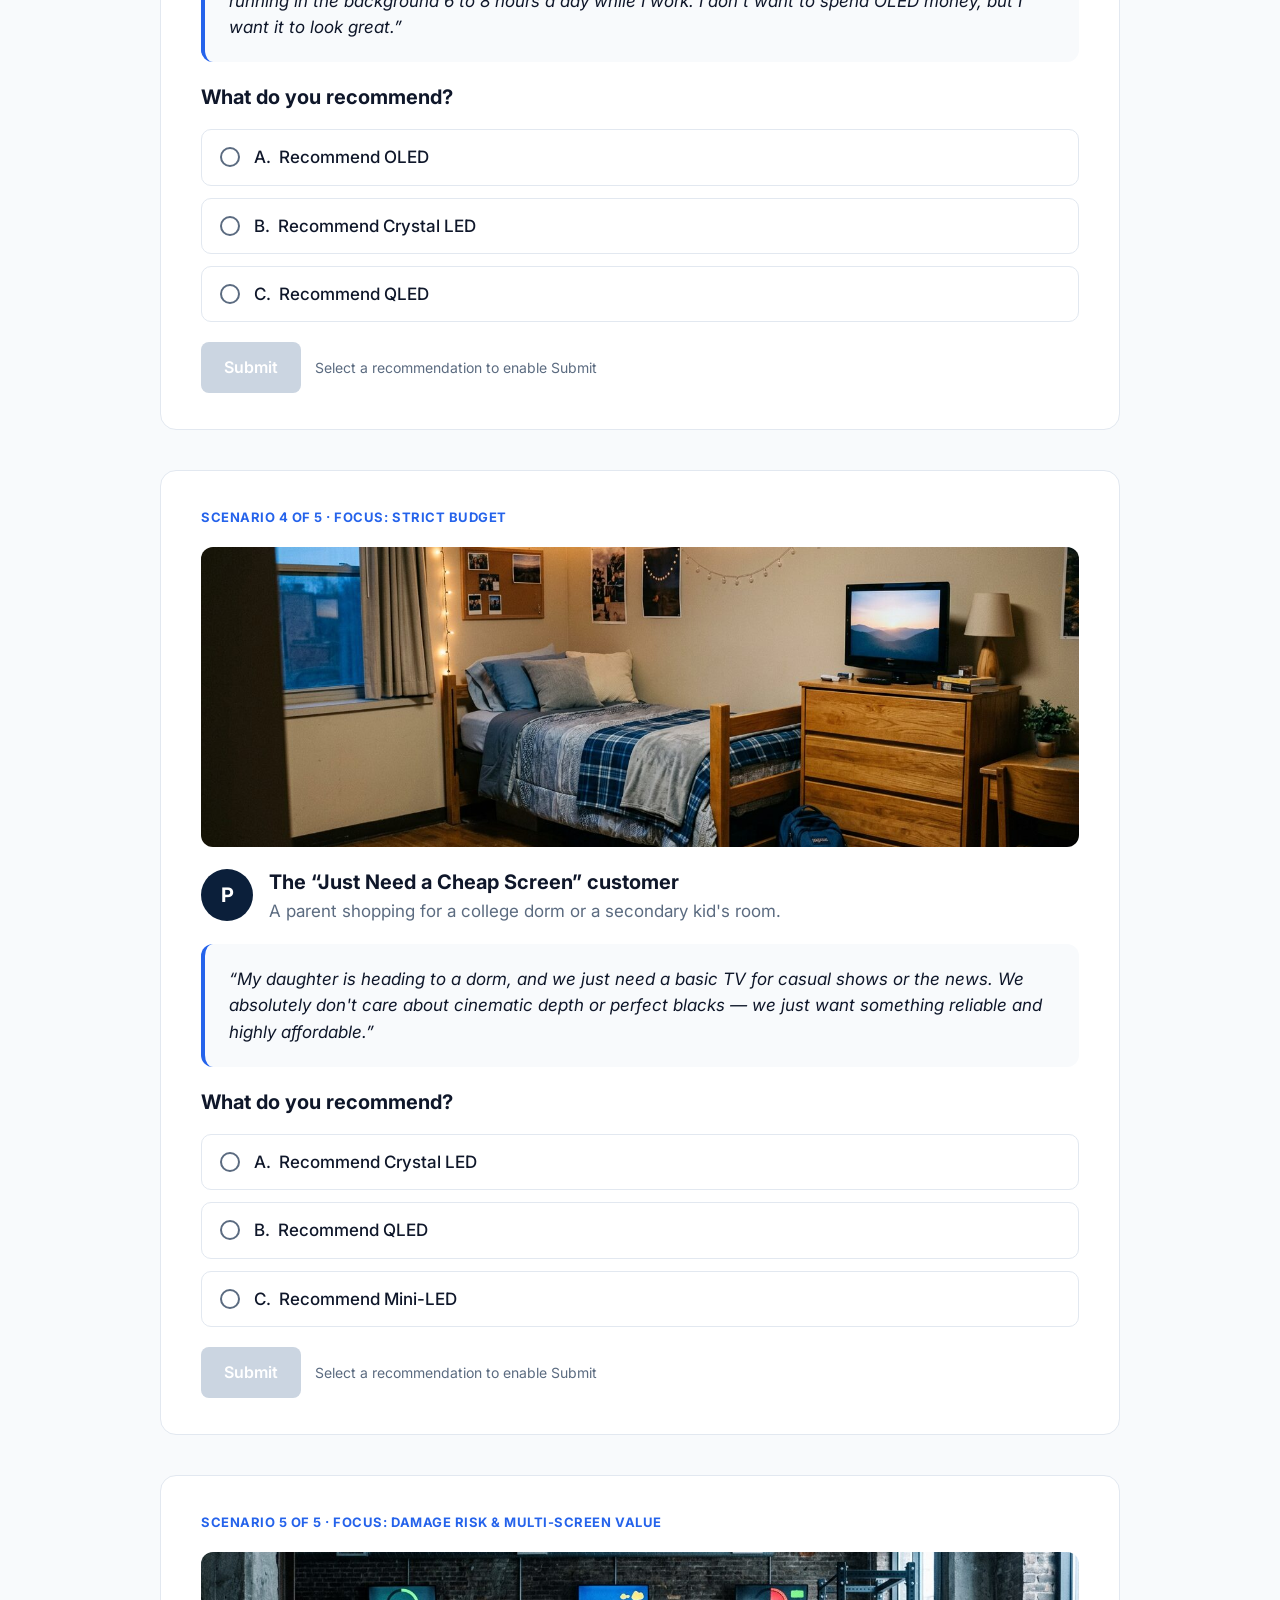
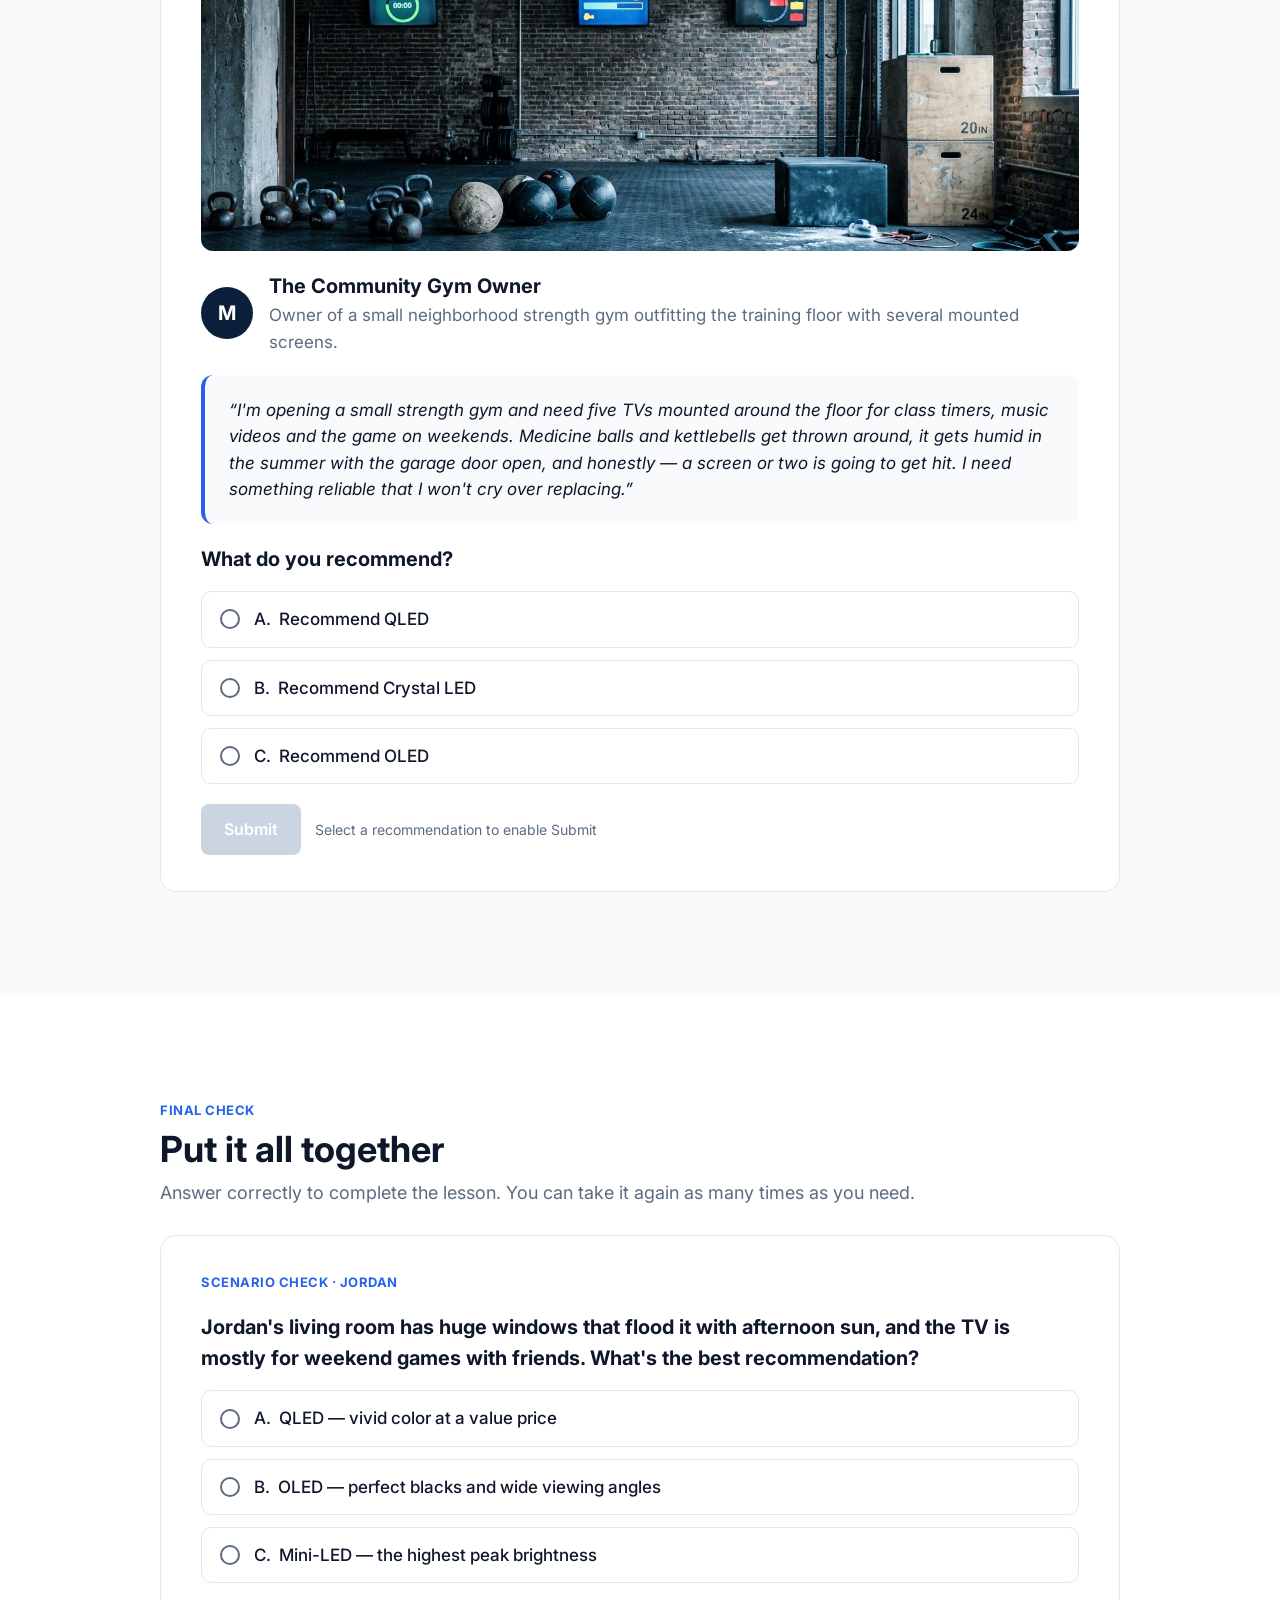
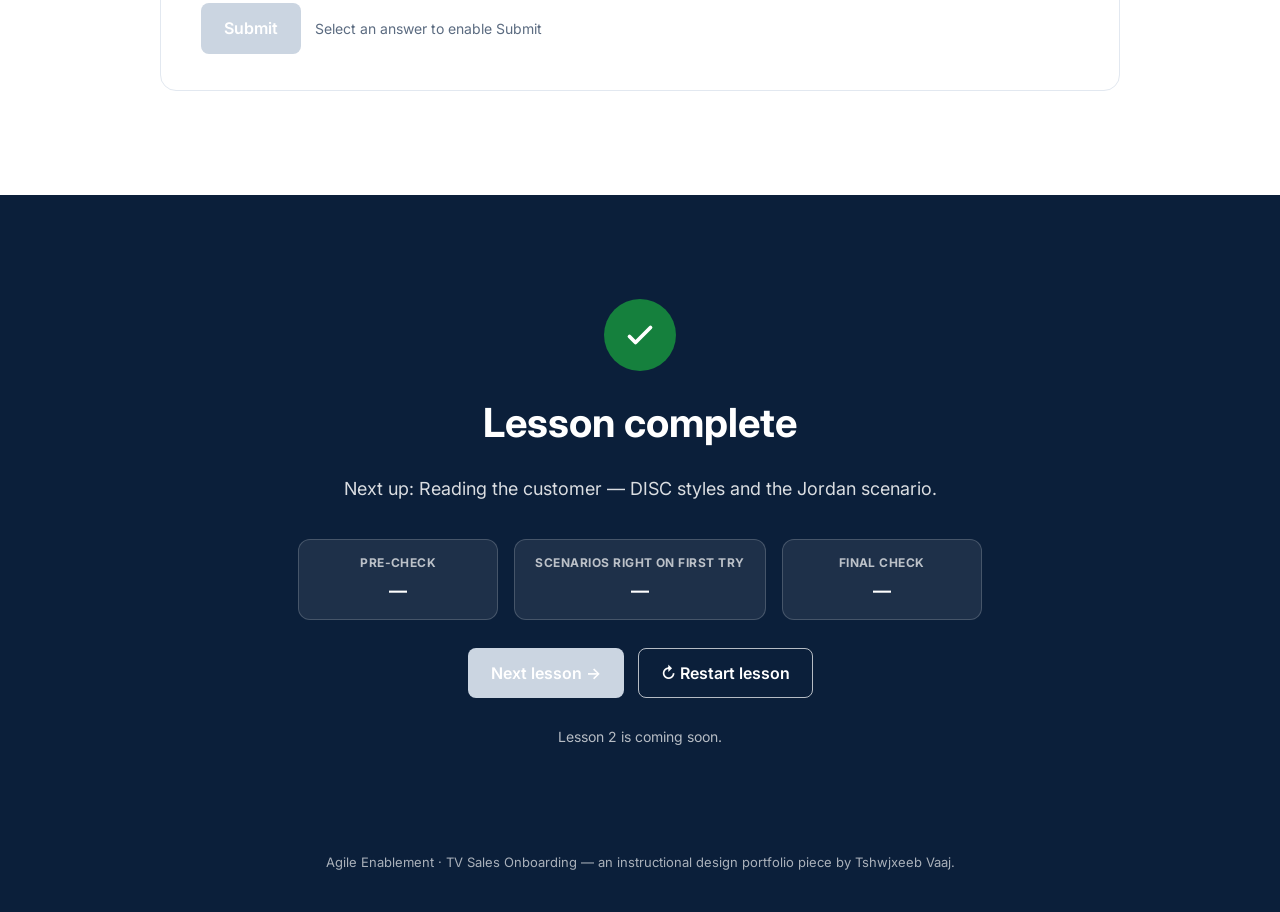
==== commit b4b42791: "Add Before/During/After sale photos and progress strip Photos generated in Figma are imported by the" ====
--- a/index.html
+++ b/index.html
@@ -9,7 +9,7 @@
   <link rel="preconnect" href="https://fonts.googleapis.com">
   <link rel="preconnect" href="https://fonts.gstatic.com" crossorigin>
   <link href="https://fonts.googleapis.com/css2?family=Inter:ital,wght@0,400;0,500;0,600;0,700;1,400&display=swap" rel="stylesheet">
-  <link rel="stylesheet" href="css/styles.css?v=202610201412">
+  <link rel="stylesheet" href="css/styles.css?v=202610201419">
 </head>
 <body>
   <a class="skip-link" href="#s1">Skip to lesson content</a>
@@ -199,7 +199,7 @@
     <p>Agile Enablement · TV Sales Onboarding — an instructional design portfolio piece by Tshwjxeeb Vaaj.</p>
   </footer>
 
-  <script src="js/content.js?v=202610201412"></script>
-  <script src="js/app.js?v=202610201412"></script>
+  <script src="js/content.js?v=202610201419"></script>
+  <script src="js/app.js?v=202610201419"></script>
 </body>
 </html>
--- a/css/styles.css
+++ b/css/styles.css
@@ -299,3 +299,18 @@
 .meter i.on { background: var(--primary); }
 .glance__n { font-size: 12px; font-weight: 700; color: var(--muted); min-width: 24px; text-align: right; }
 @media (max-width: 480px) { .tabs__tab { padding: 14px 10px; font-size: 14px; flex: 1 1 auto; } }
+
+/* ===== Sale photos + journey strip ===== */
+.sale__art { margin: 0; position: relative; overflow: hidden; aspect-ratio: 4 / 3; }
+.sale__art img { width: 100%; height: 100%; object-fit: cover; border-radius: 16px; }
+.sale__art .sale__ring { display: none; }
+.sale__art.is-fallback img { display: none; }
+.sale__art.is-fallback .sale__ring { display: grid; position: absolute; inset: 0; margin: auto; }
+.journey { list-style: none; margin: 0 0 24px; padding: 0; display: flex; align-items: center; gap: 0; }
+.journey li { display: flex; align-items: center; gap: 8px; font-size: 14px; font-weight: 600; color: var(--muted); flex: 1; }
+.journey li:not(:last-child)::after { content: ""; flex: 1; height: 2px; background: var(--border); margin: 0 10px; }
+.journey li.is-done:not(:last-child)::after { background: var(--primary); }
+.journey__dot { flex: none; width: 28px; height: 28px; border-radius: 50%; display: grid; place-items: center; font-size: 13px; font-weight: 700; background: var(--card); border: 2px solid var(--border); color: var(--muted); }
+.journey .is-done .journey__dot { background: var(--primary); border-color: var(--primary); color: #fff; }
+.journey .is-current { color: var(--primary); }
+.journey .is-current .journey__dot { border-color: var(--primary); color: var(--primary); box-shadow: 0 0 0 4px var(--ring); }
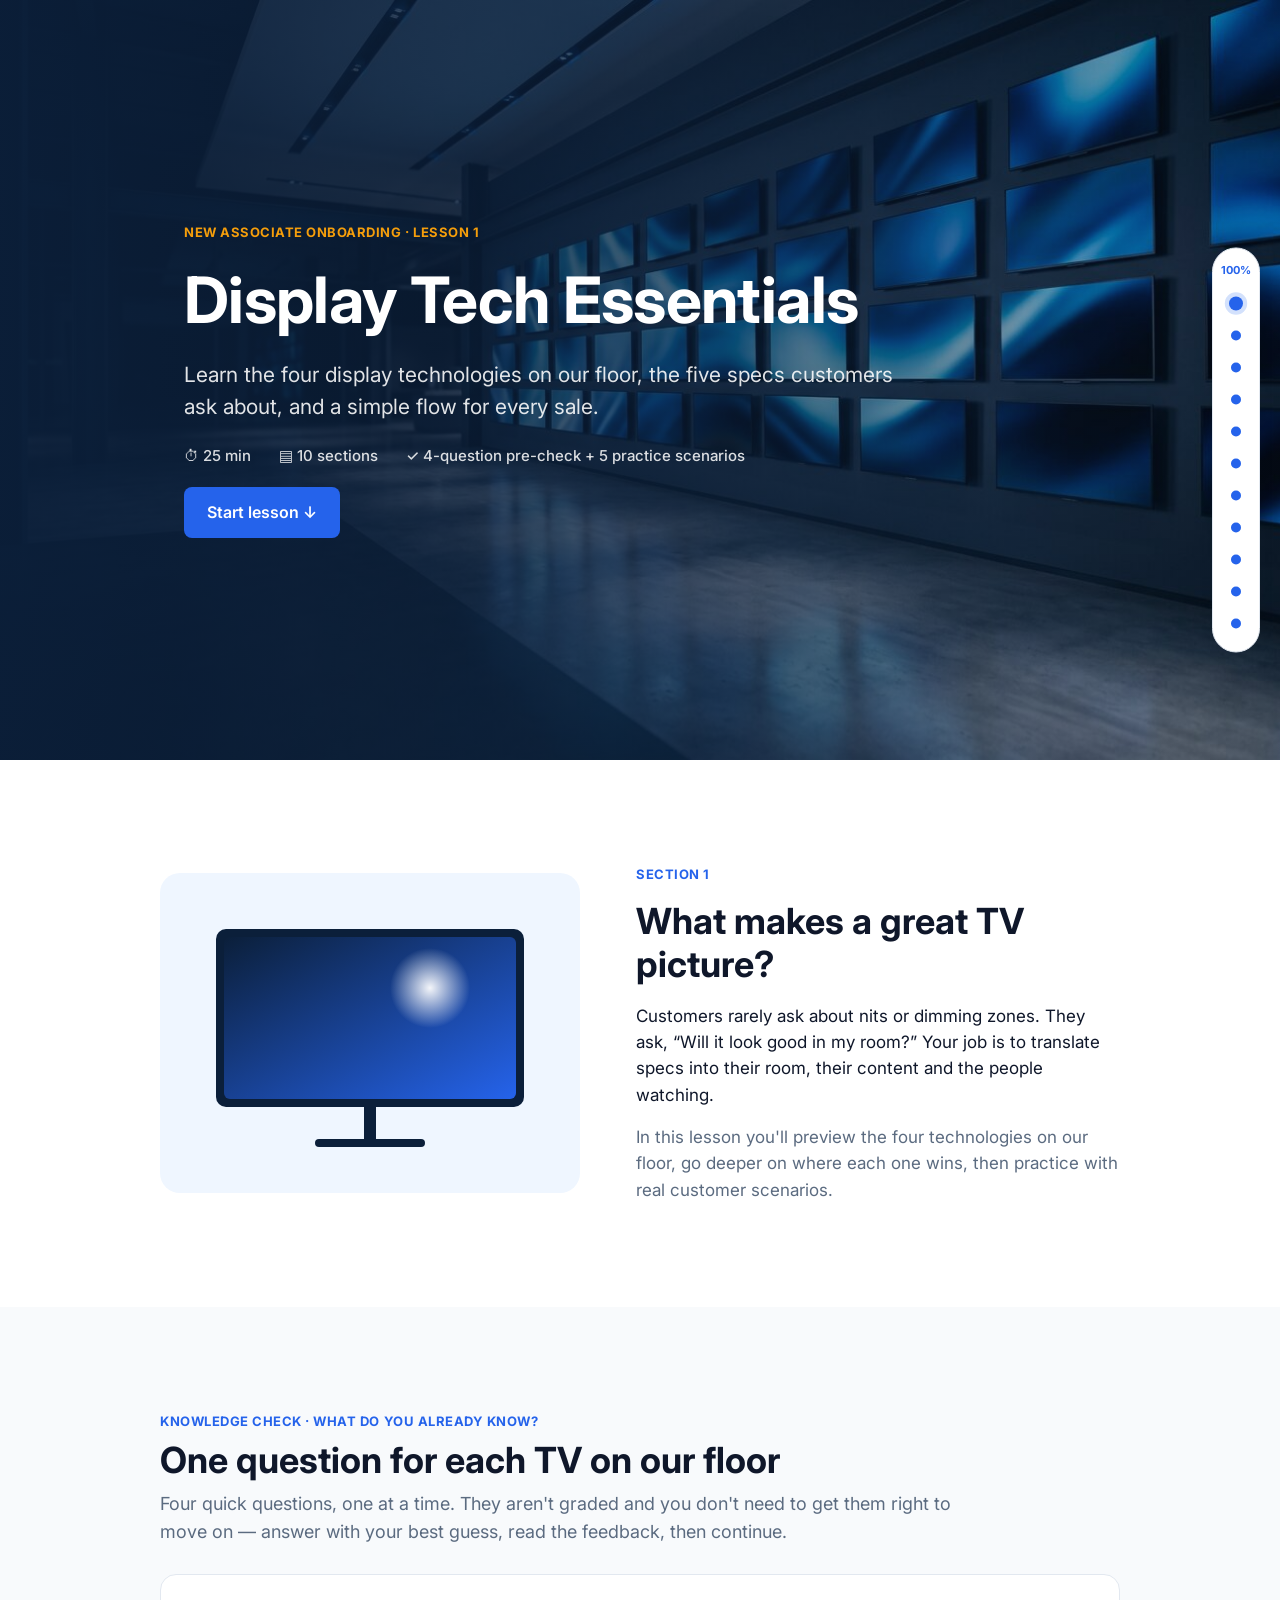
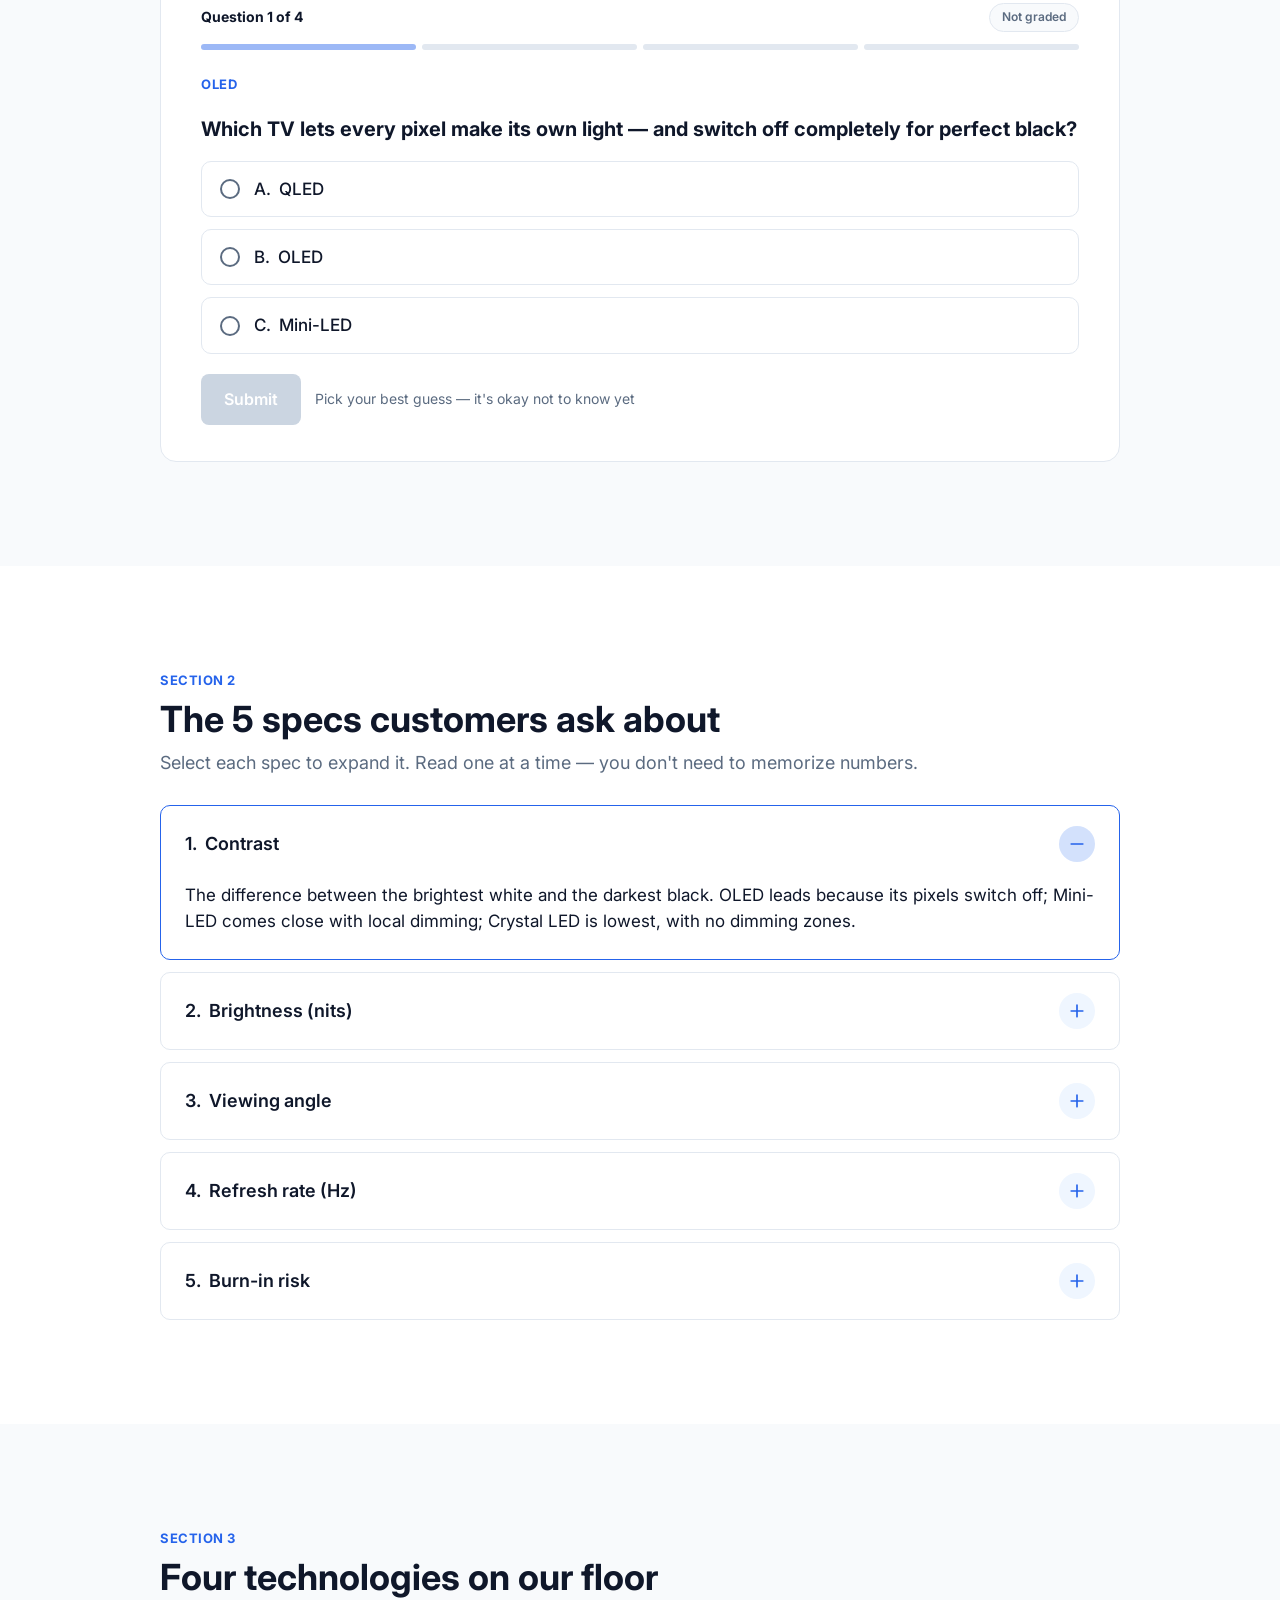
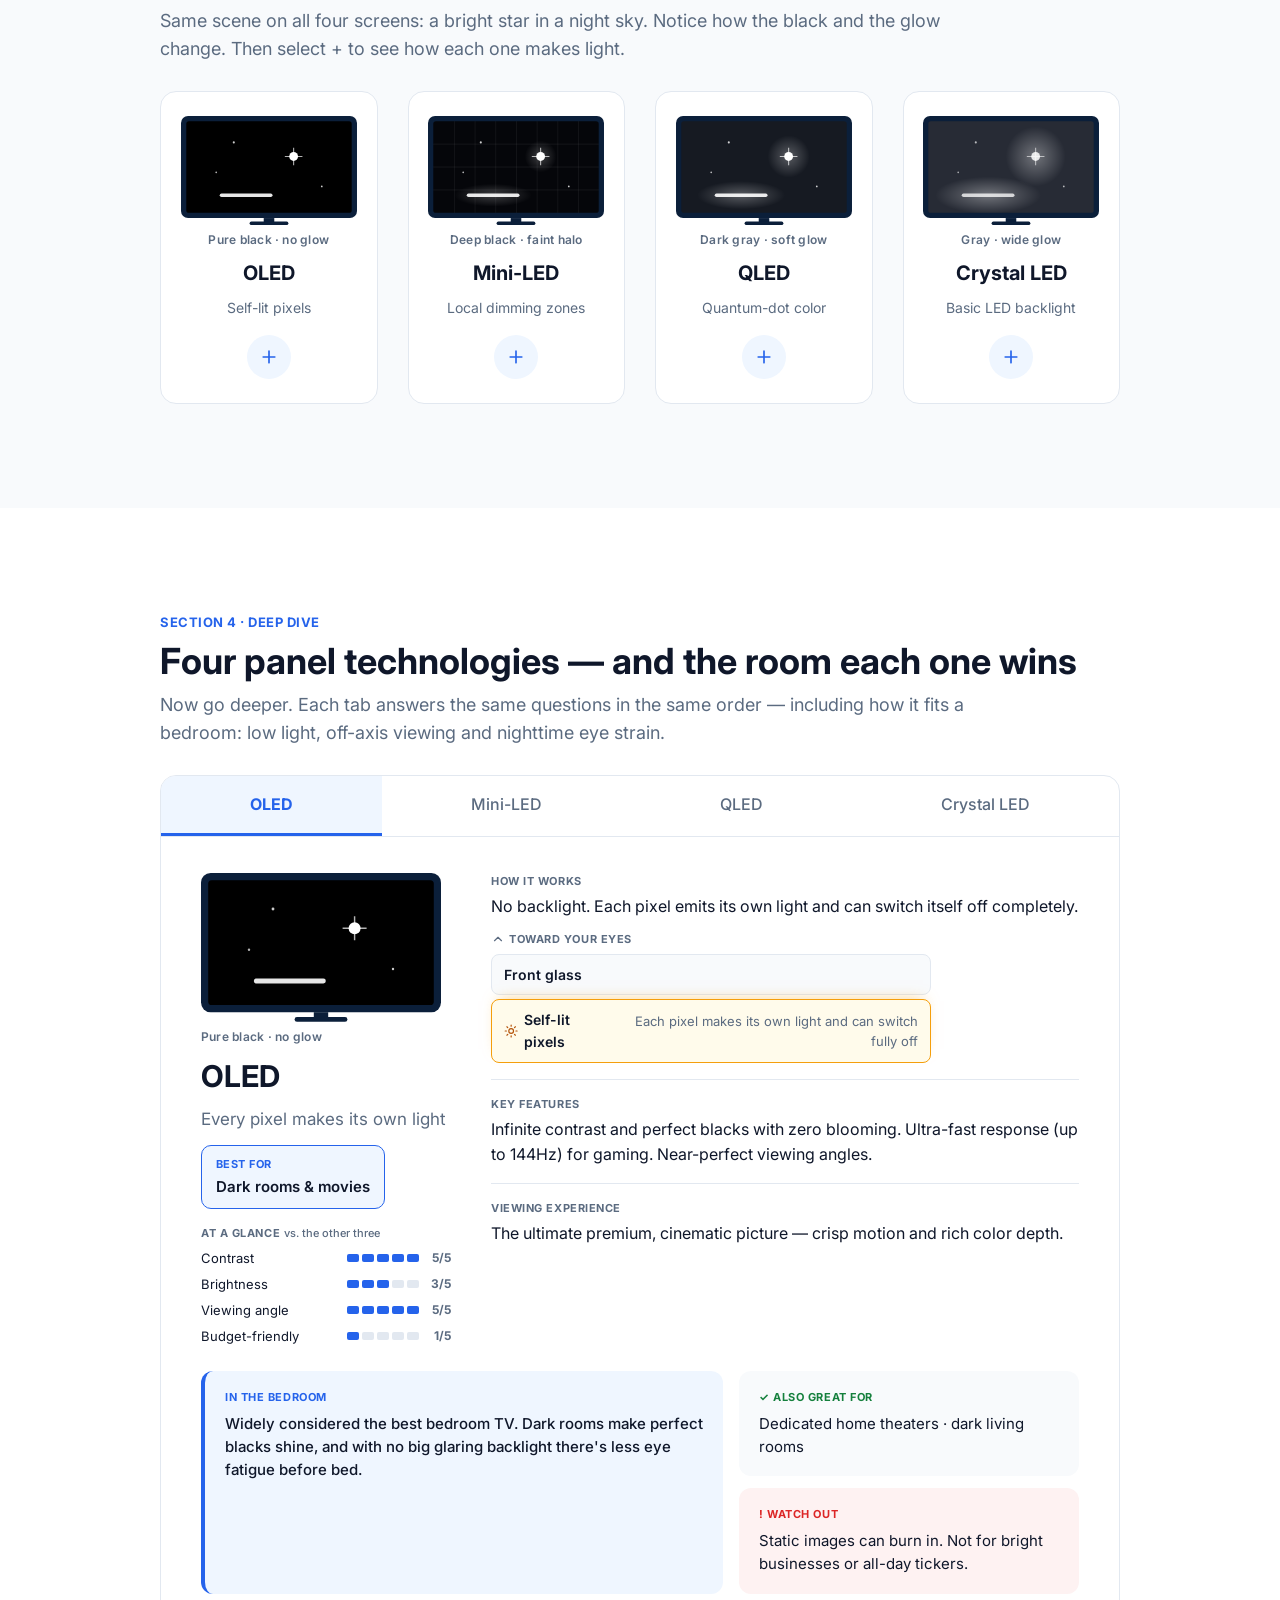
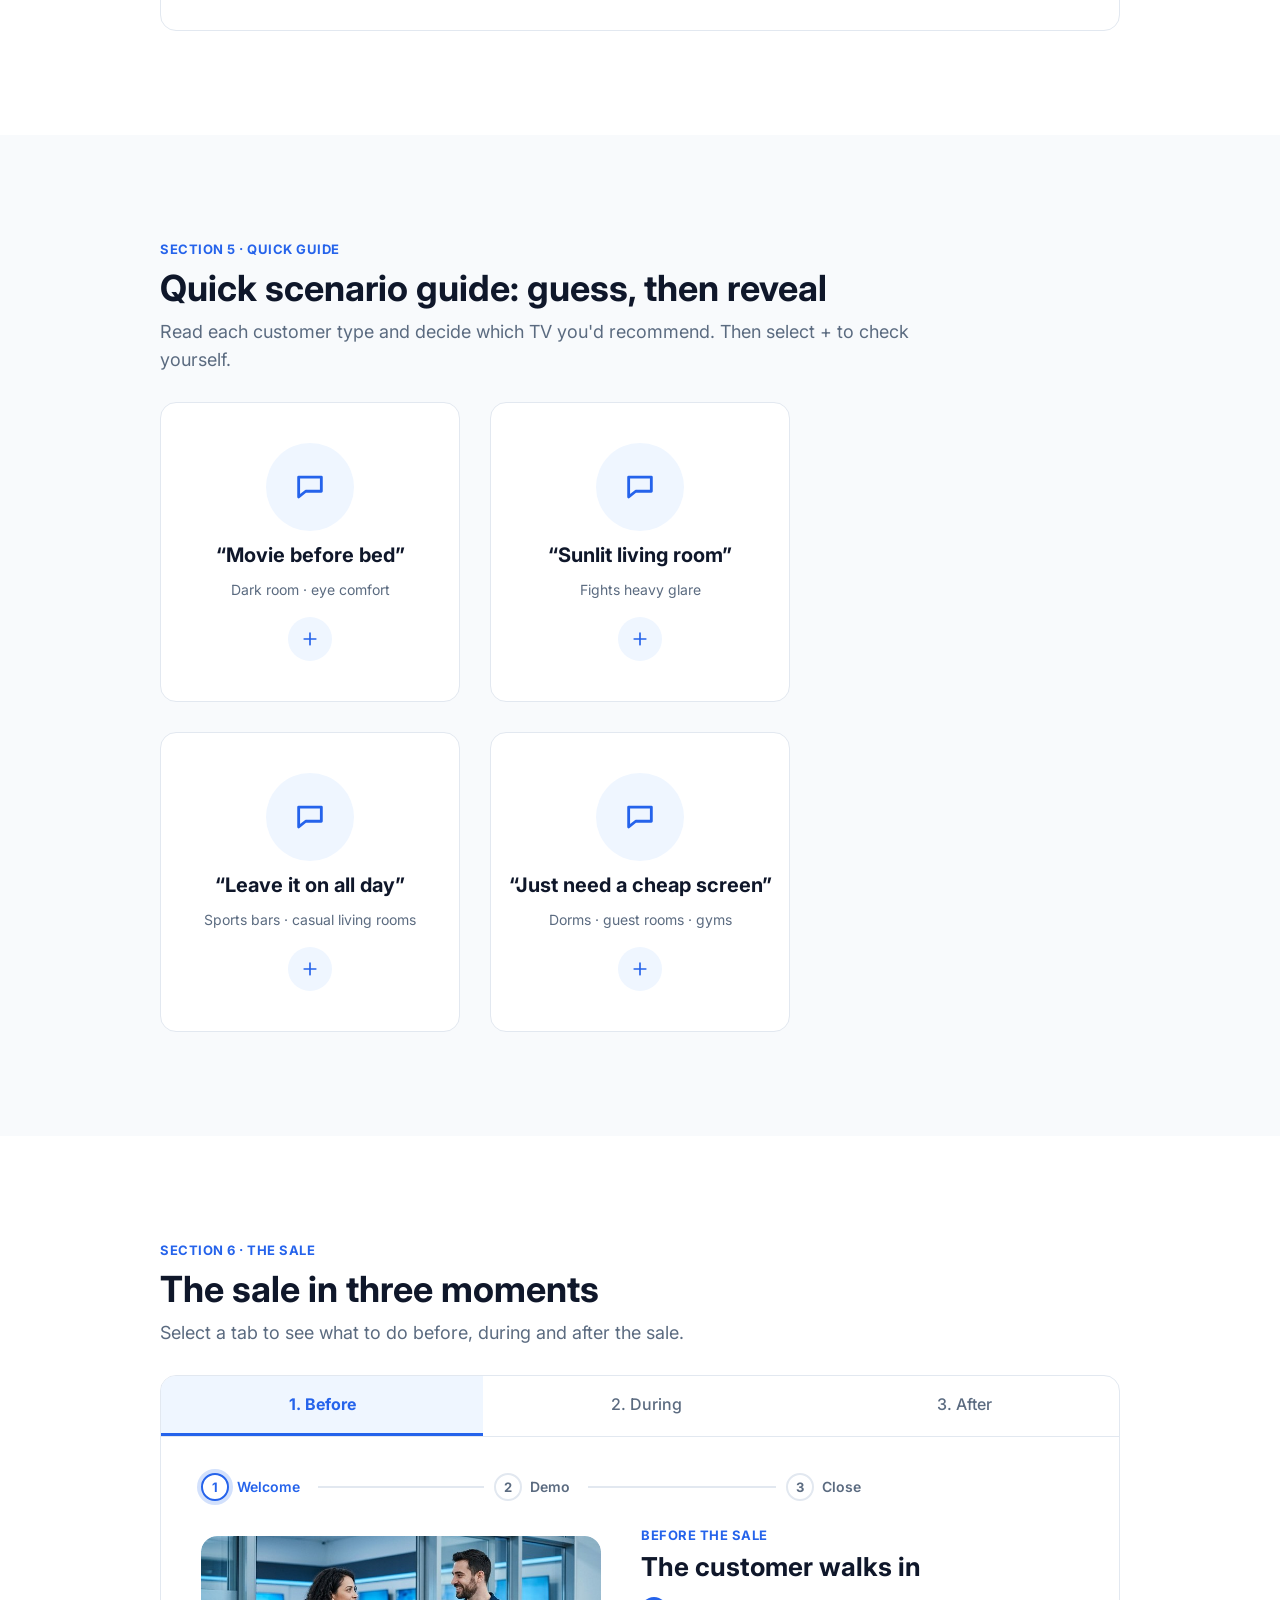
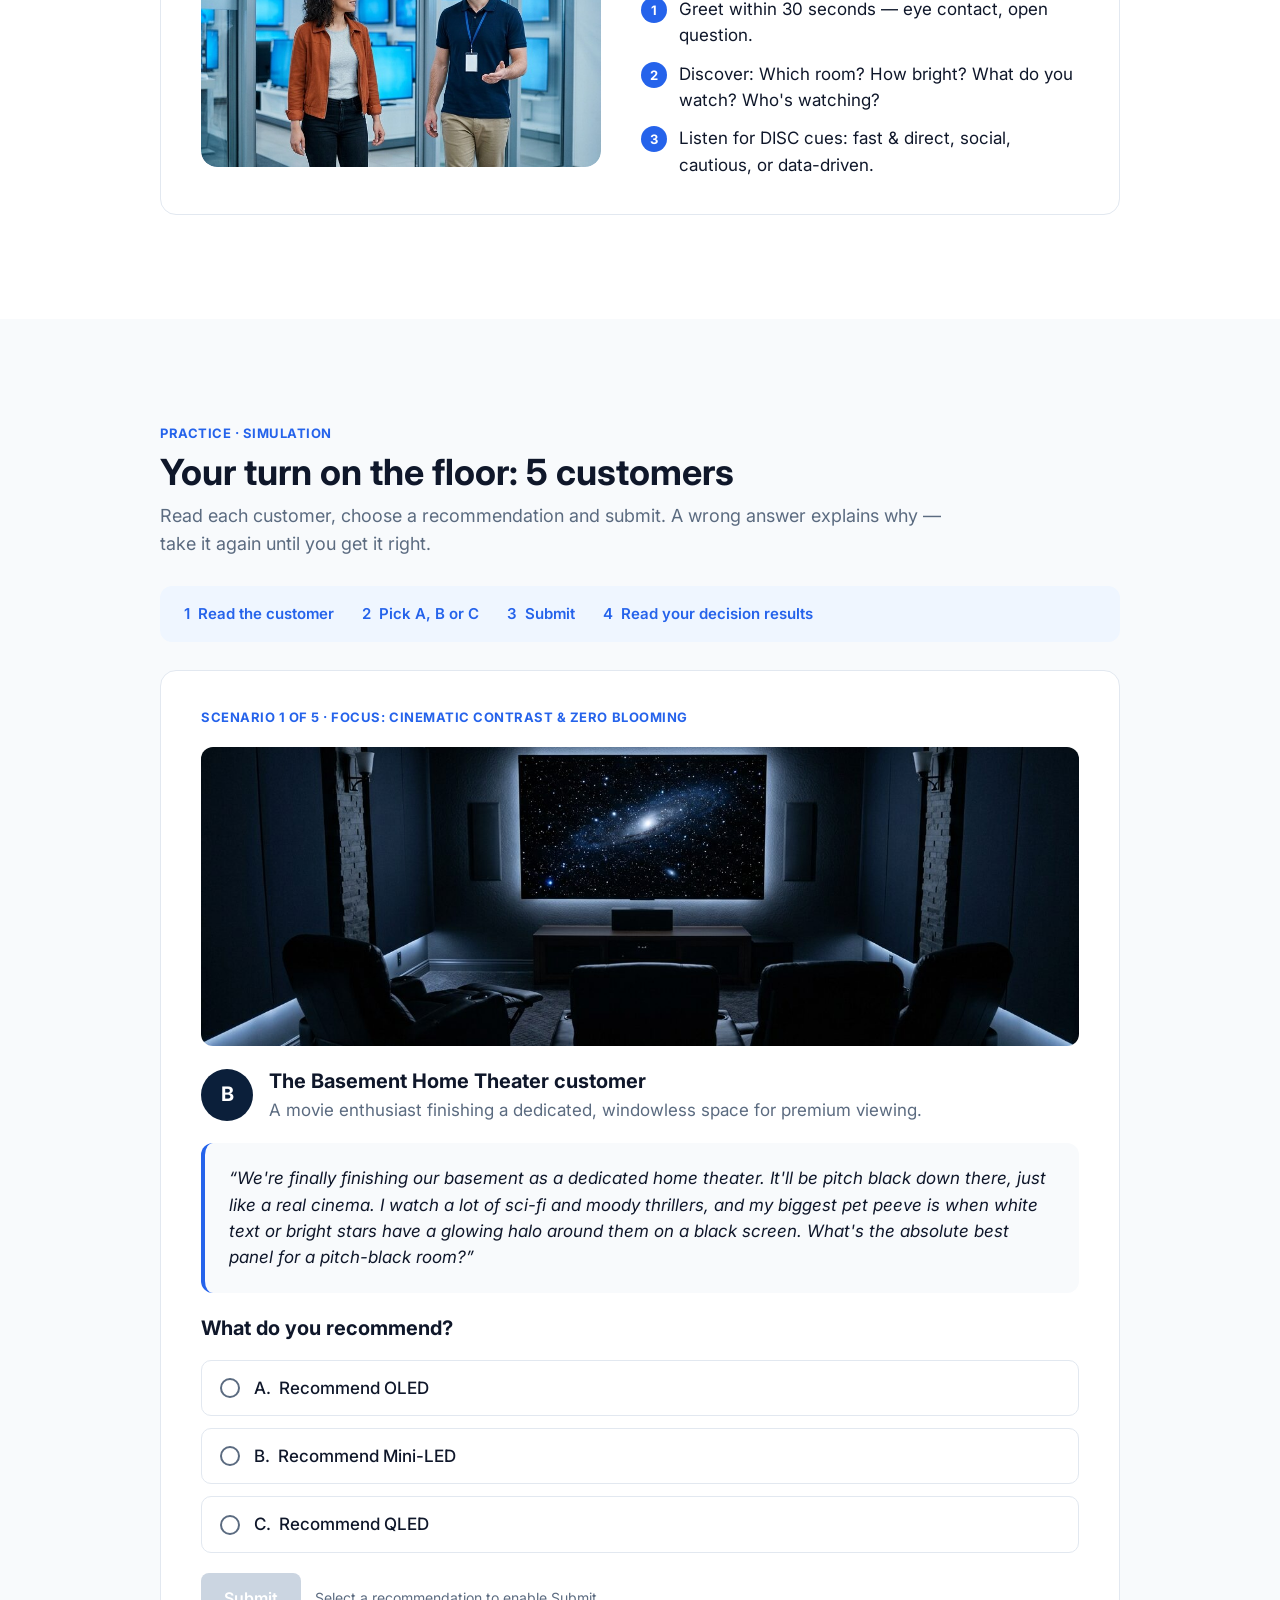
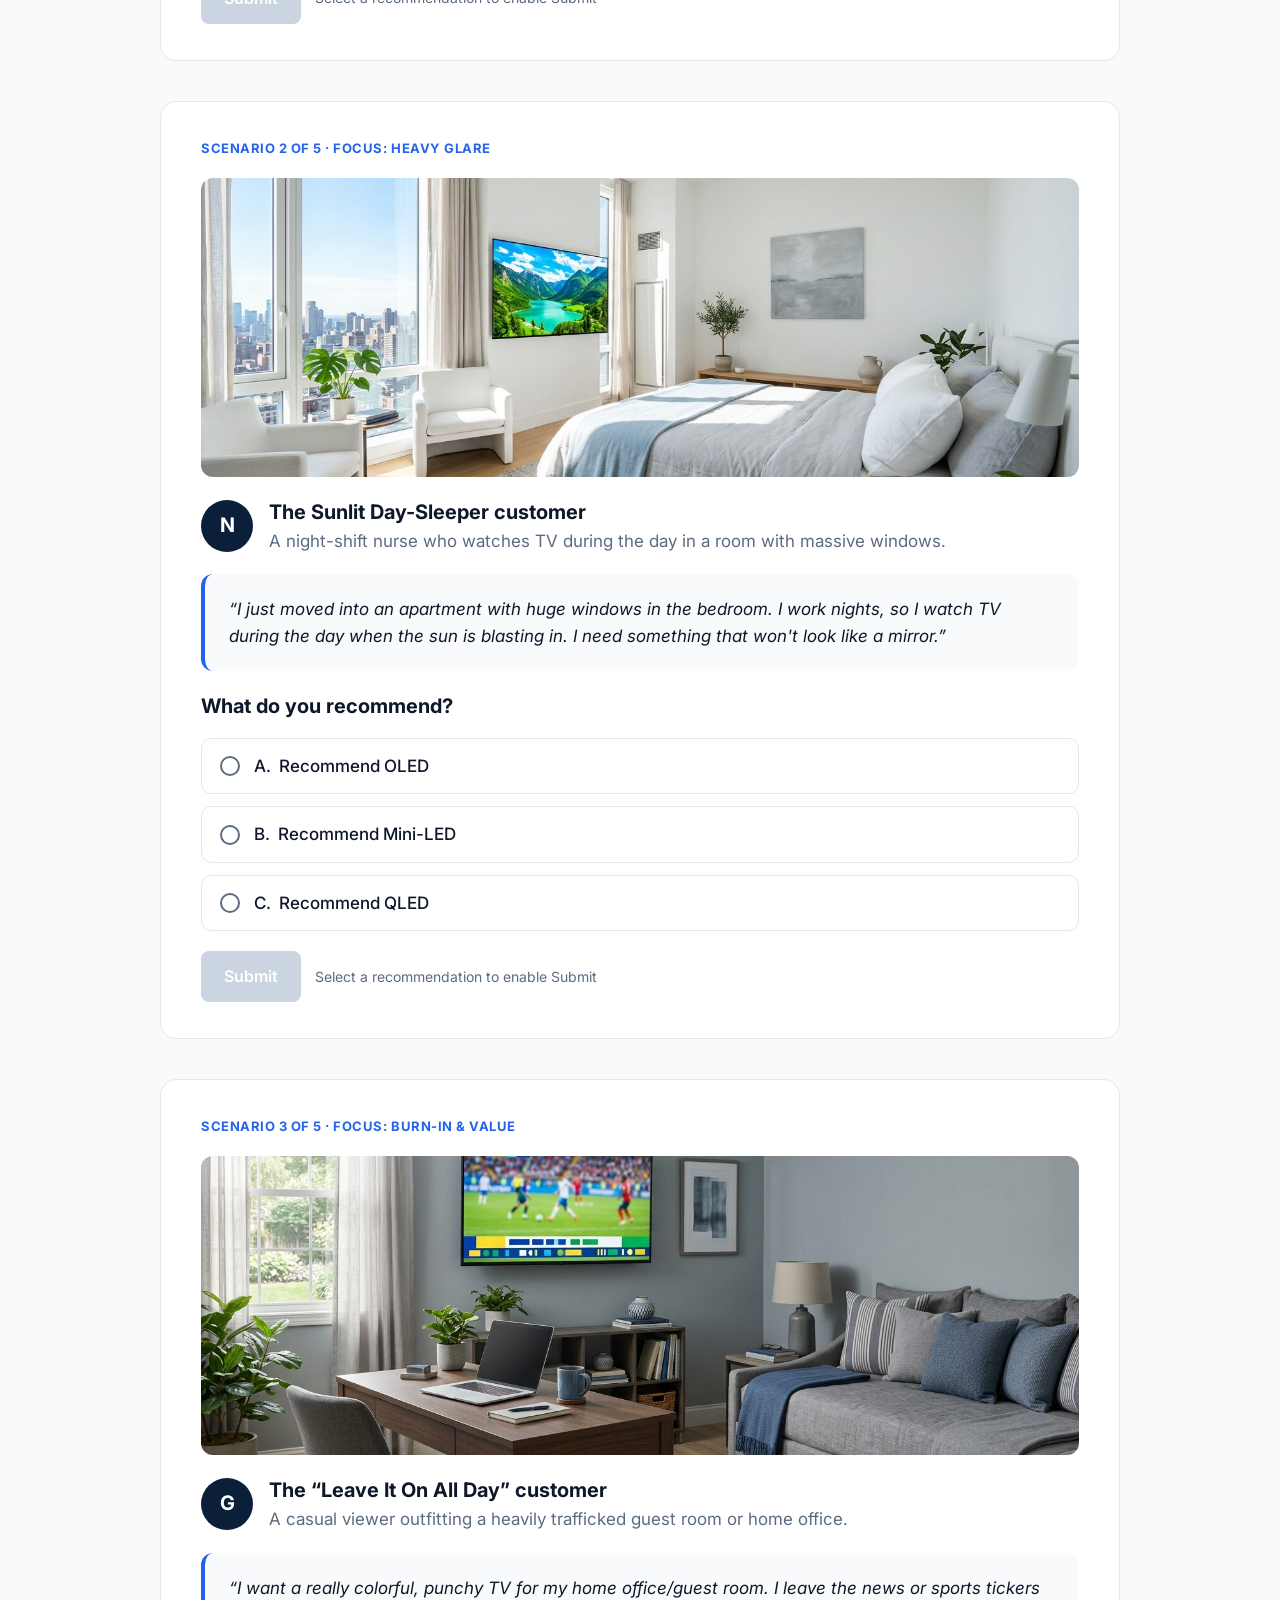
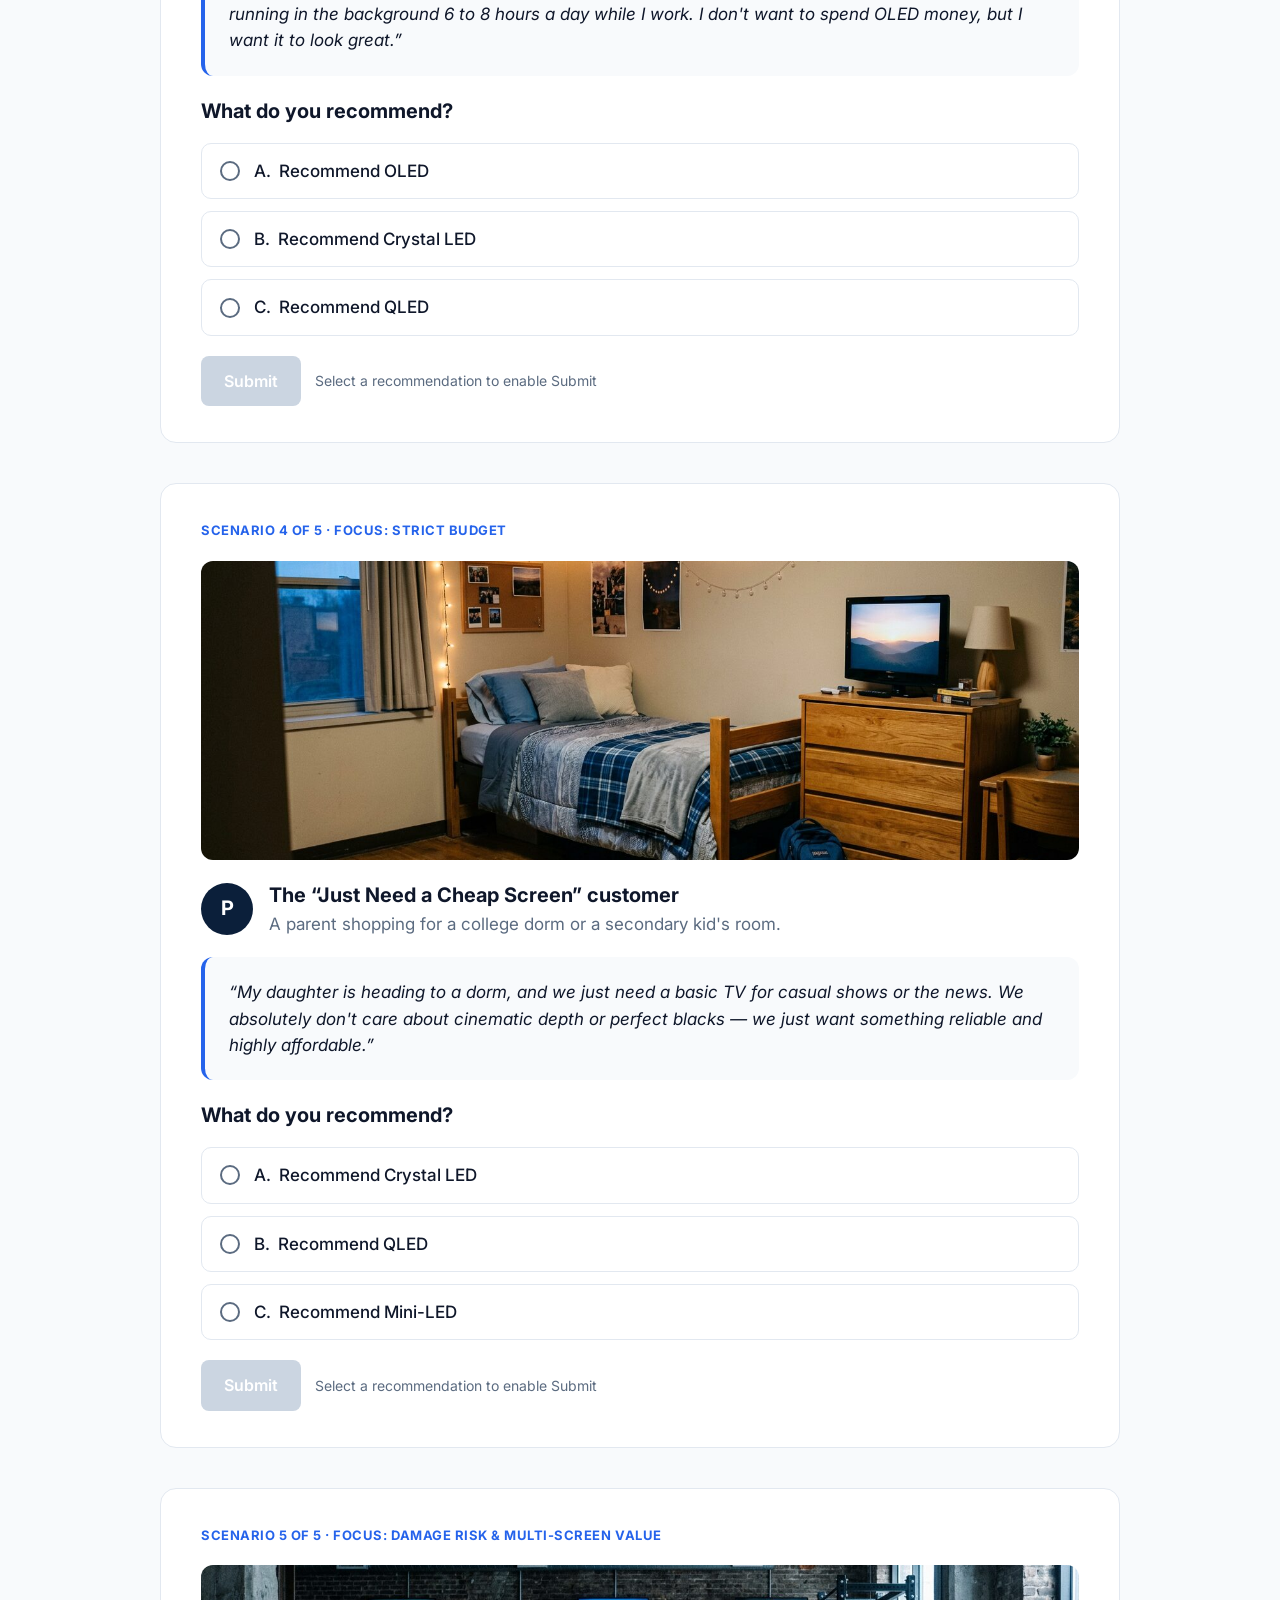
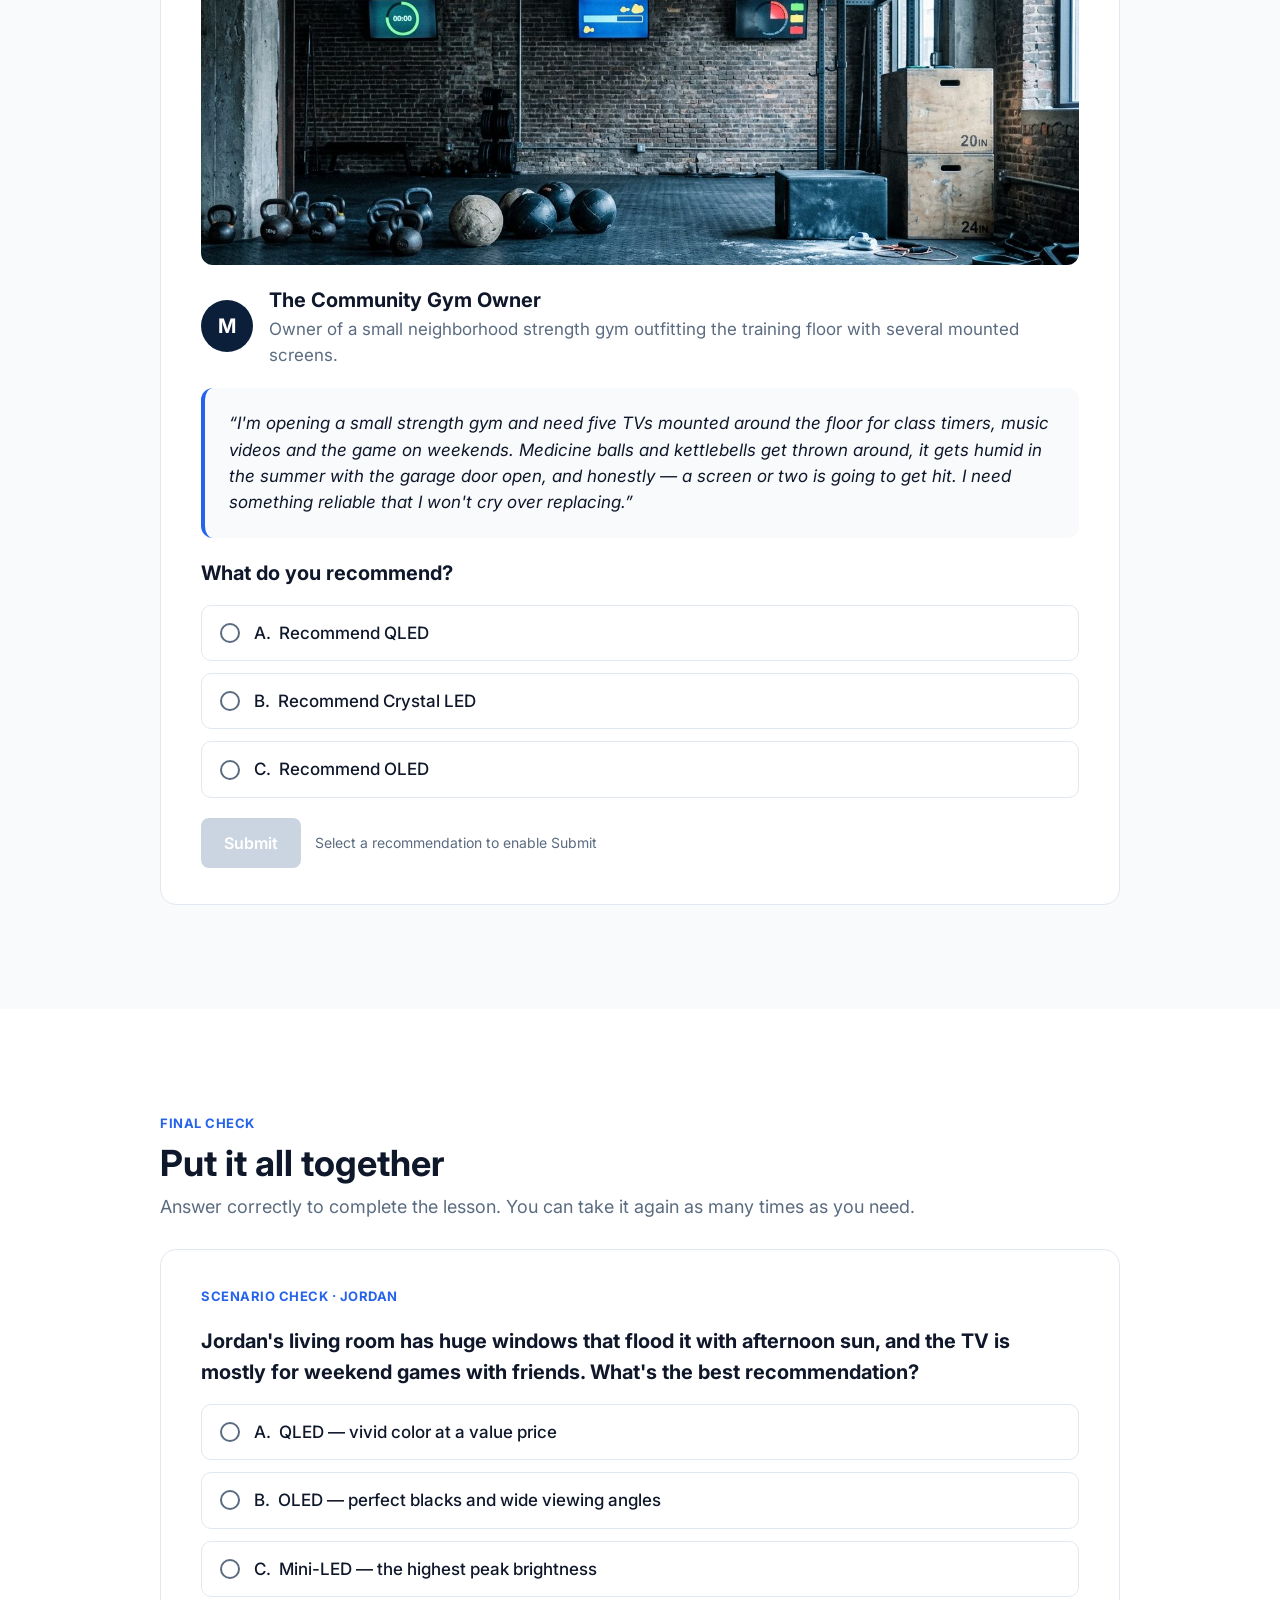
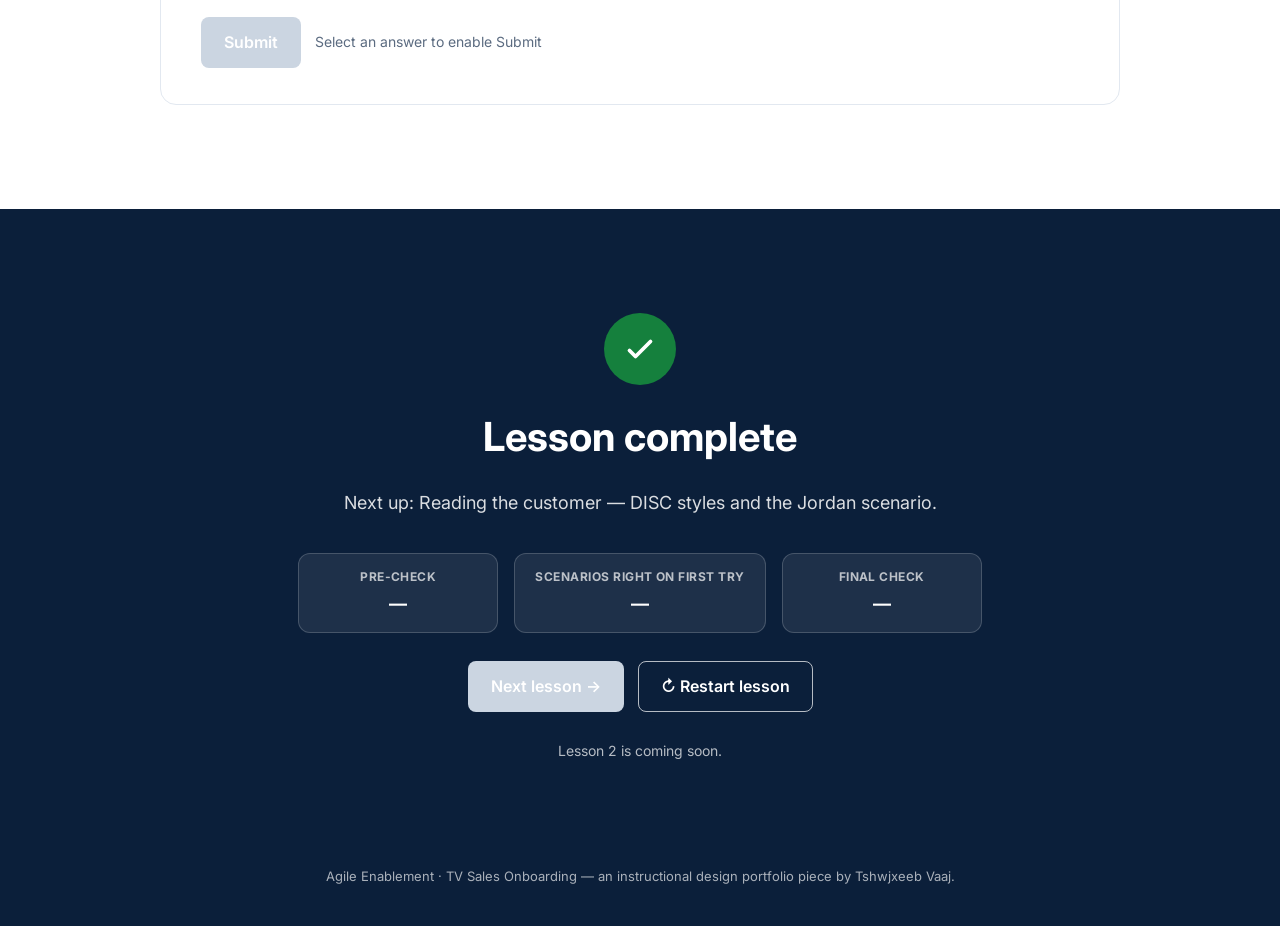
==== commit b247bac8: "Use one consistent associate and customer across Before/During/After Splits a single Figma-generated" ====
--- a/index.html
+++ b/index.html
@@ -9,7 +9,7 @@
   <link rel="preconnect" href="https://fonts.googleapis.com">
   <link rel="preconnect" href="https://fonts.gstatic.com" crossorigin>
   <link href="https://fonts.googleapis.com/css2?family=Inter:ital,wght@0,400;0,500;0,600;0,700;1,400&display=swap" rel="stylesheet">
-  <link rel="stylesheet" href="css/styles.css?v=202610201419">
+  <link rel="stylesheet" href="css/styles.css?v=202610201450">
 </head>
 <body>
   <a class="skip-link" href="#s1">Skip to lesson content</a>
@@ -199,7 +199,7 @@
     <p>Agile Enablement · TV Sales Onboarding — an instructional design portfolio piece by Tshwjxeeb Vaaj.</p>
   </footer>
 
-  <script src="js/content.js?v=202610201419"></script>
-  <script src="js/app.js?v=202610201419"></script>
+  <script src="js/content.js?v=202610201450"></script>
+  <script src="js/app.js?v=202610201450"></script>
 </body>
 </html>
--- a/css/styles.css
+++ b/css/styles.css
@@ -314,3 +314,7 @@
 .journey .is-done .journey__dot { background: var(--primary); border-color: var(--primary); color: #fff; }
 .journey .is-current { color: var(--primary); }
 .journey .is-current .journey__dot { border-color: var(--primary); color: var(--primary); box-shadow: 0 0 0 4px var(--ring); }
+
+.sale { grid-template-columns: 400px 1fr; }
+.sale__art { aspect-ratio: 768 / 445; }
+@media (max-width: 760px) { .sale { grid-template-columns: 1fr; } }
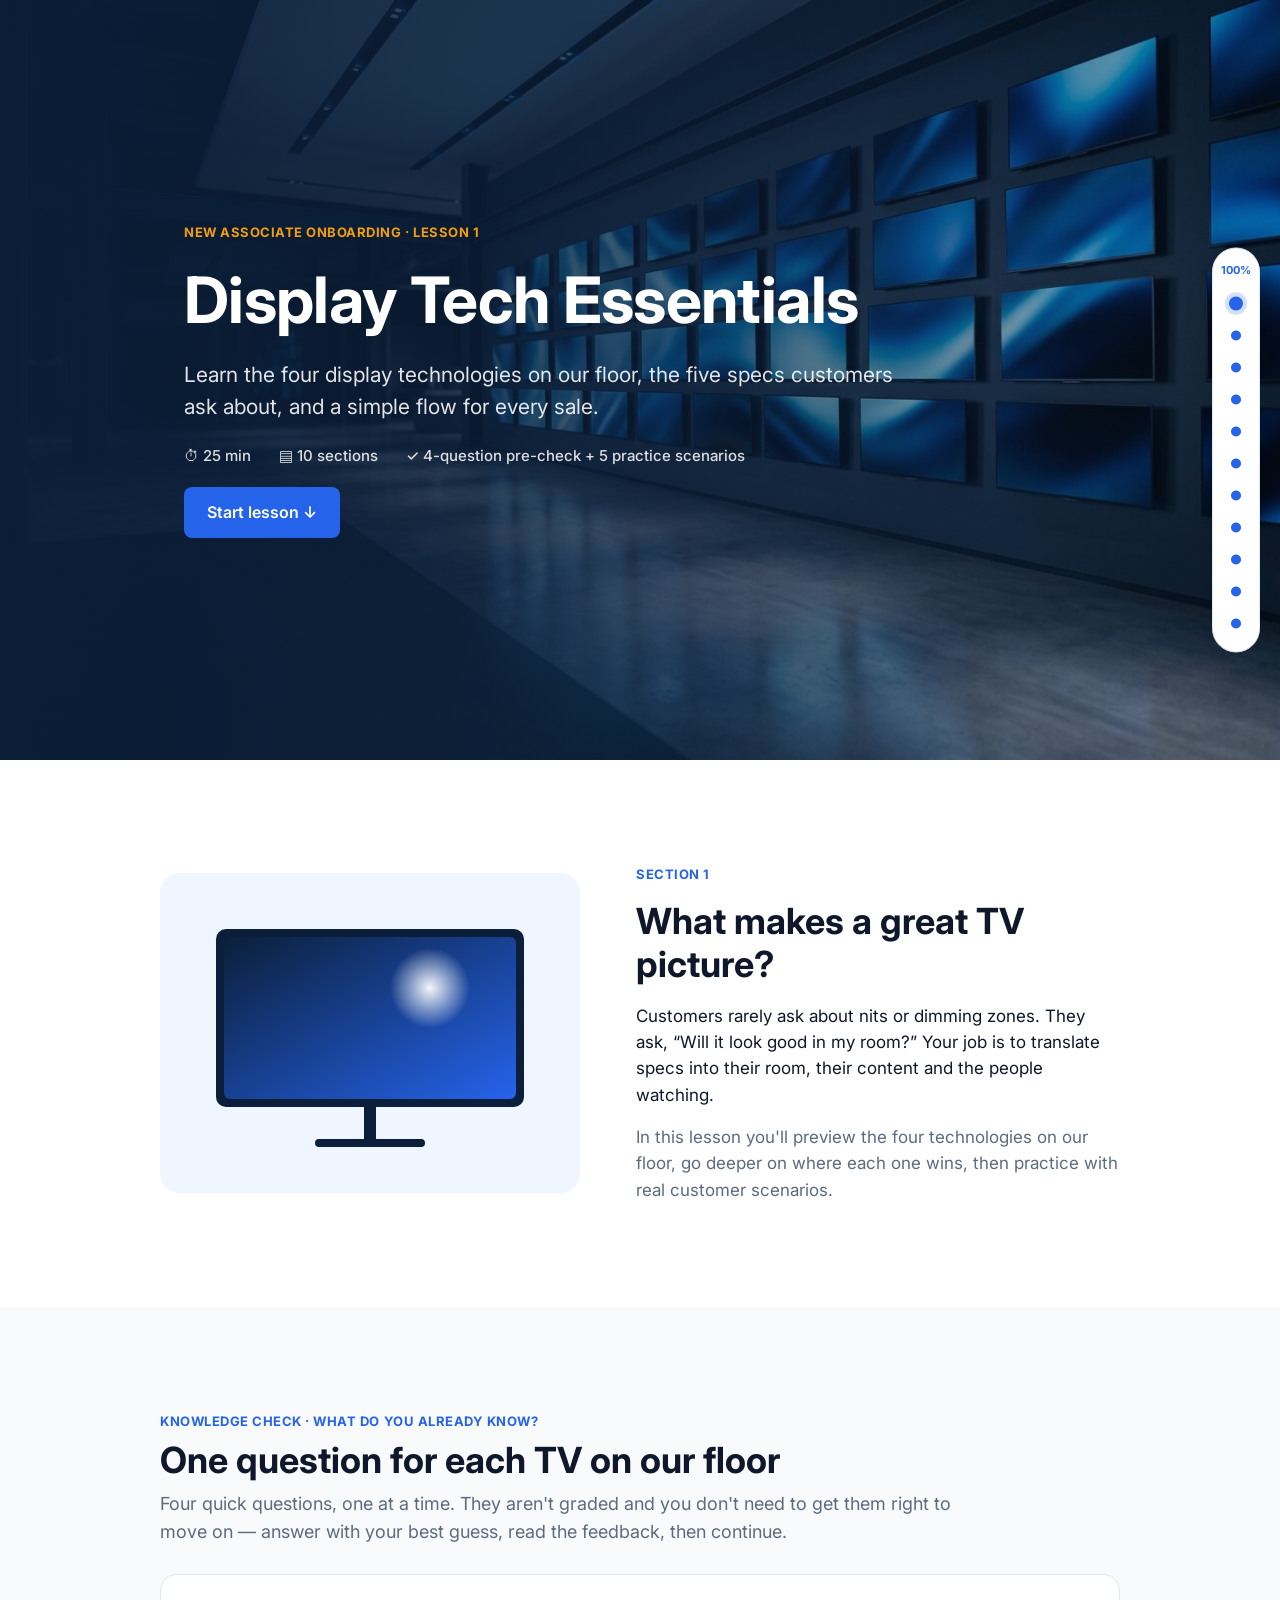
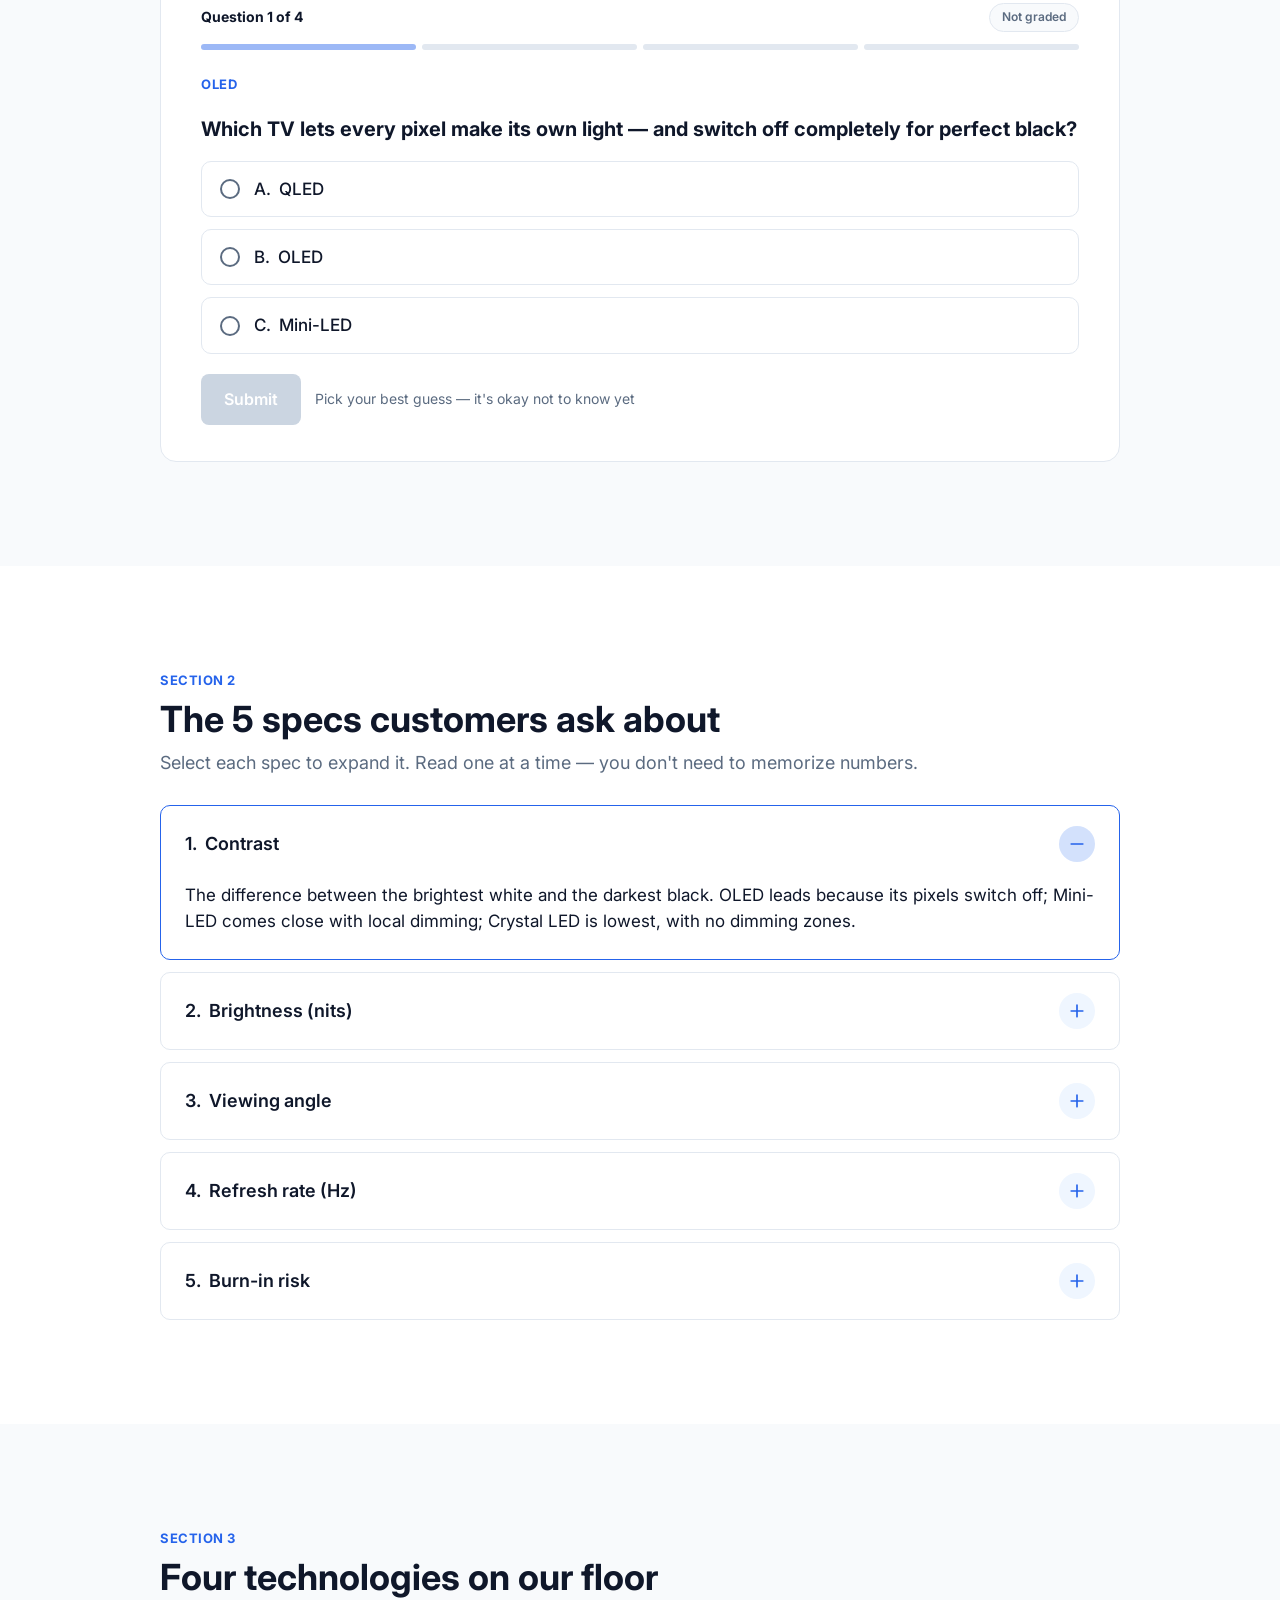
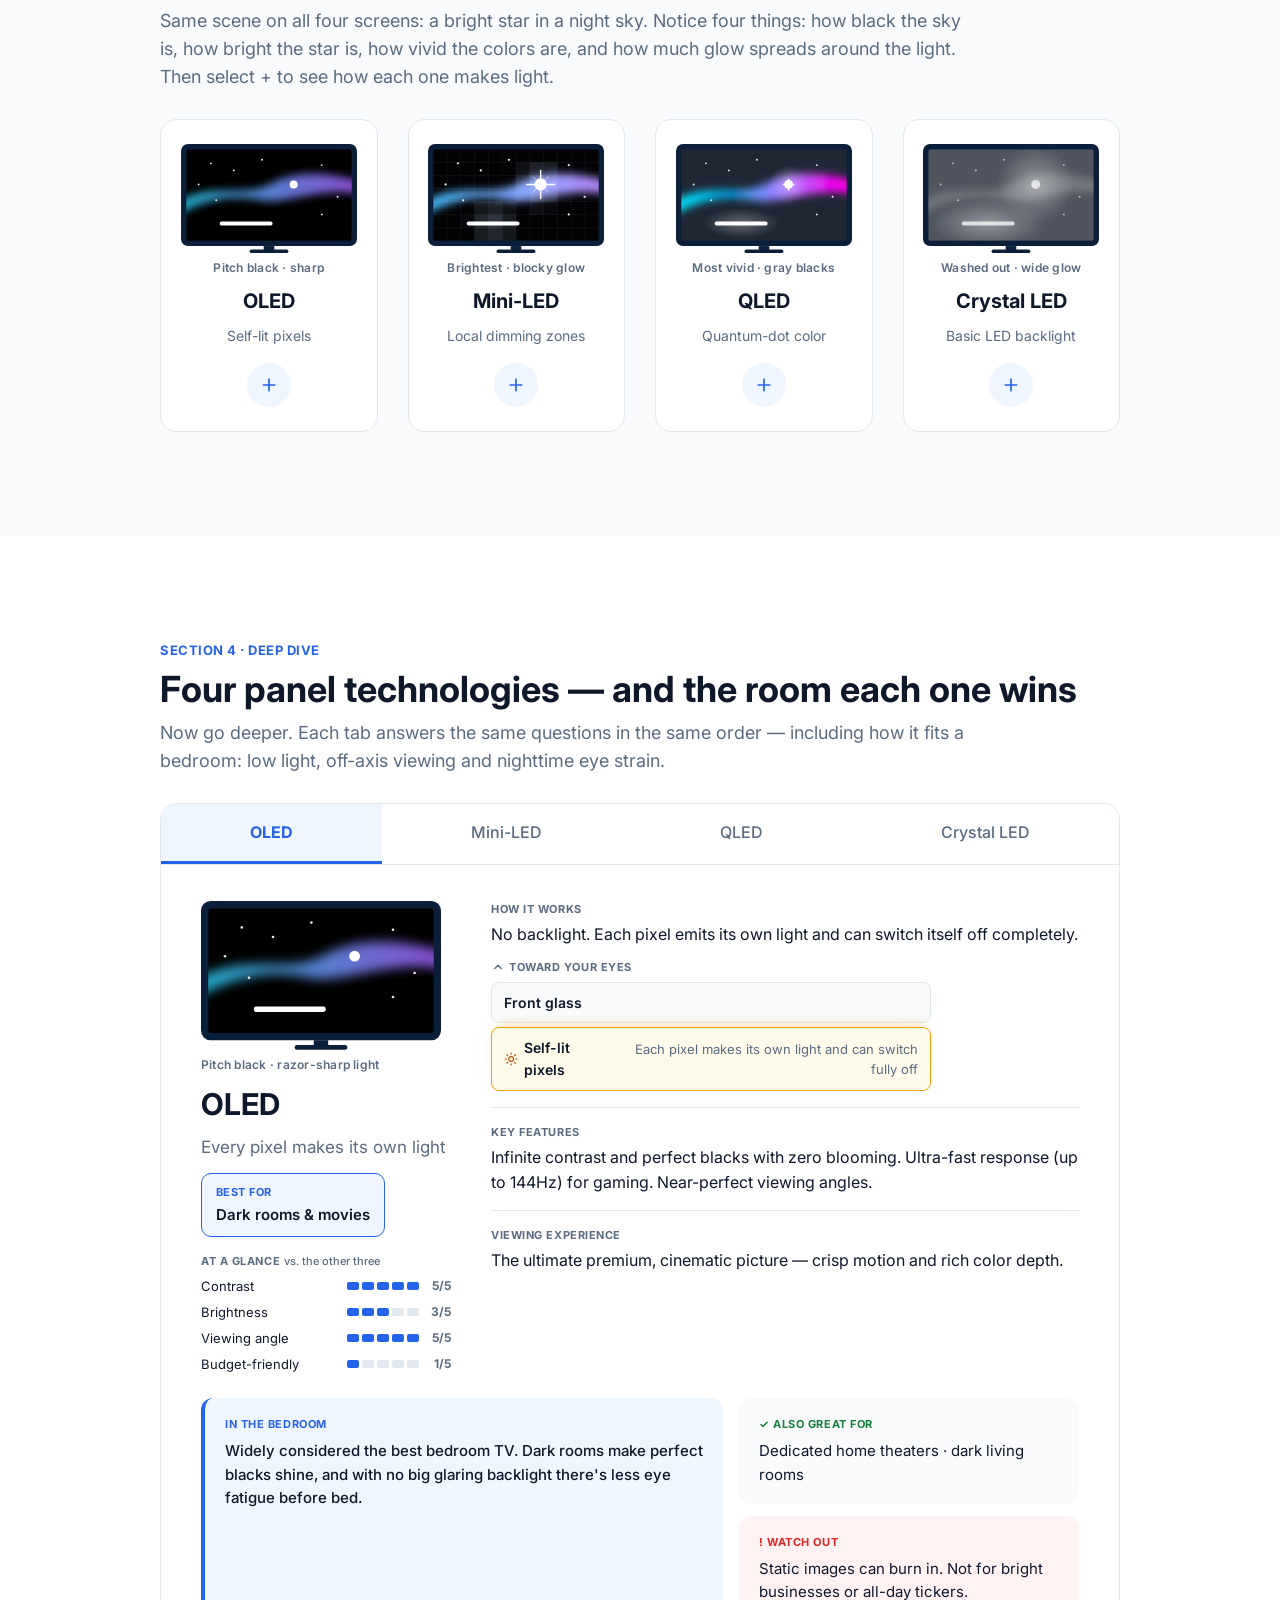
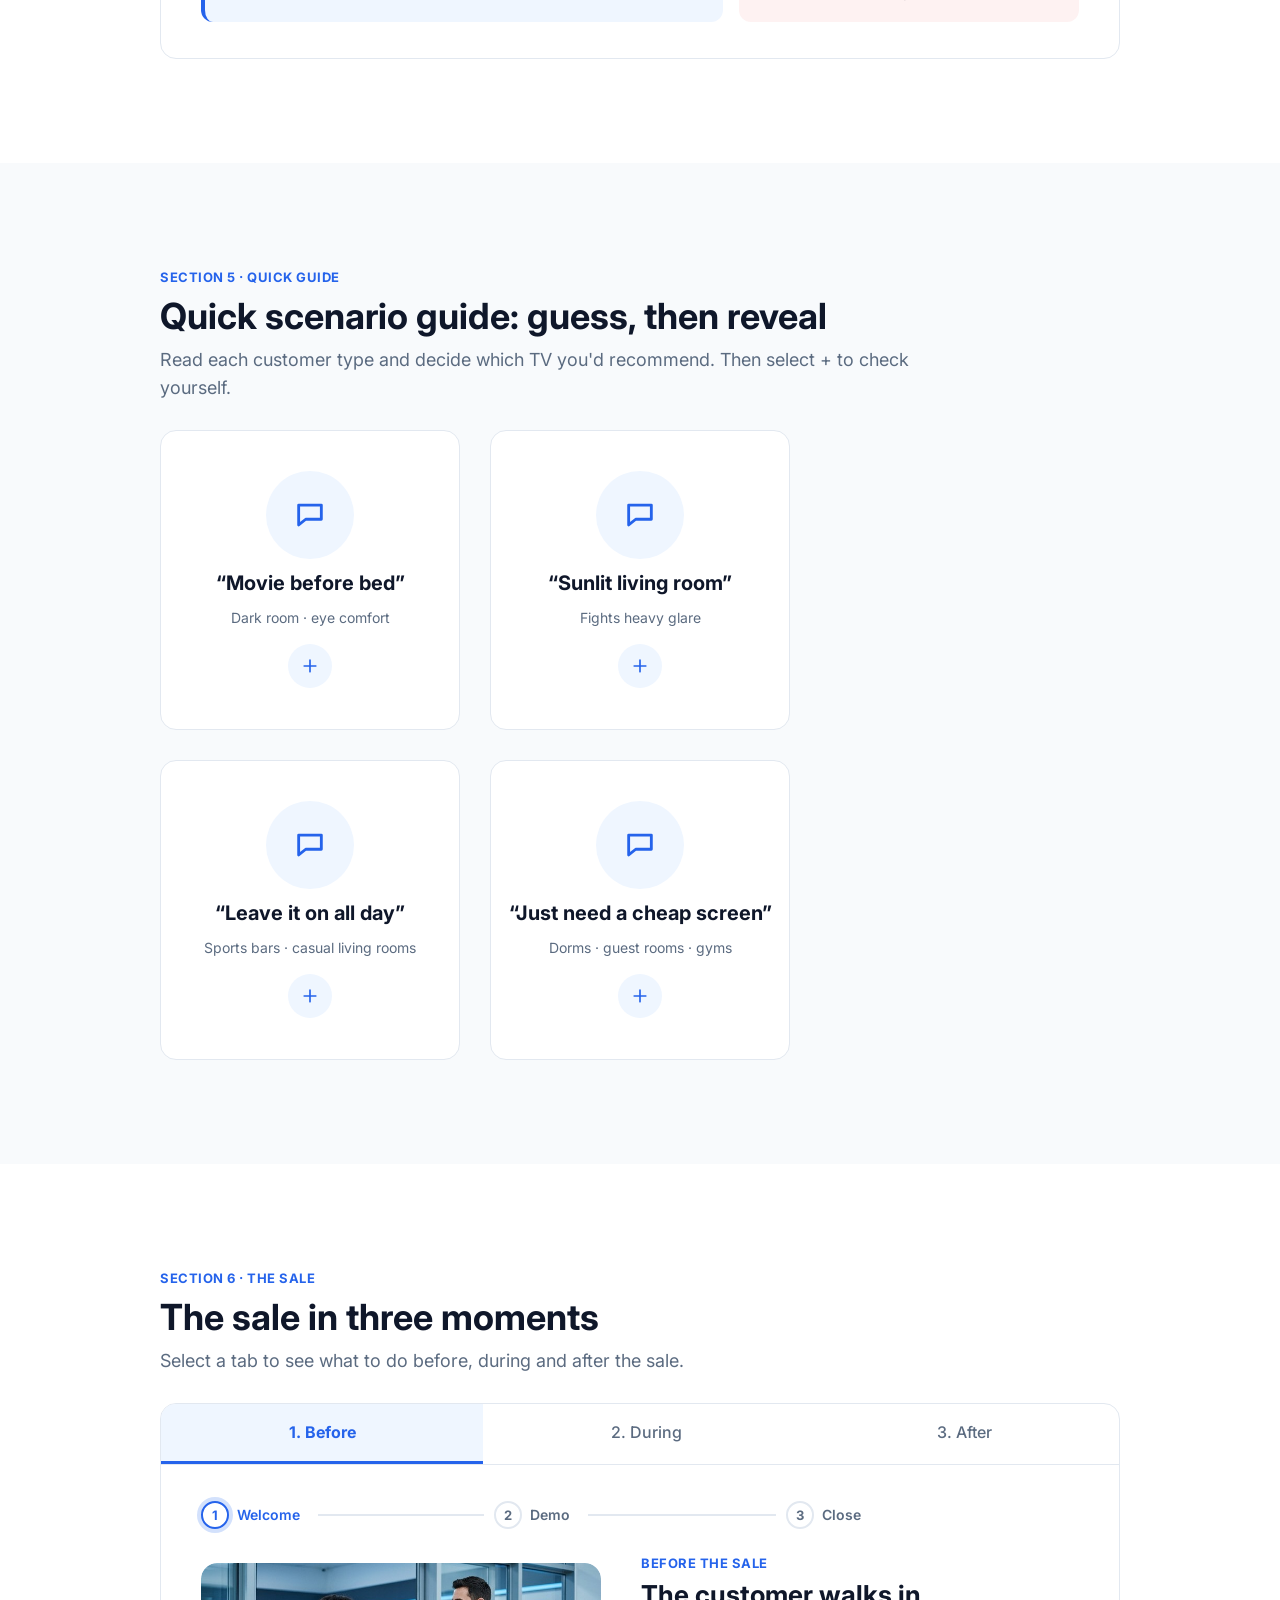
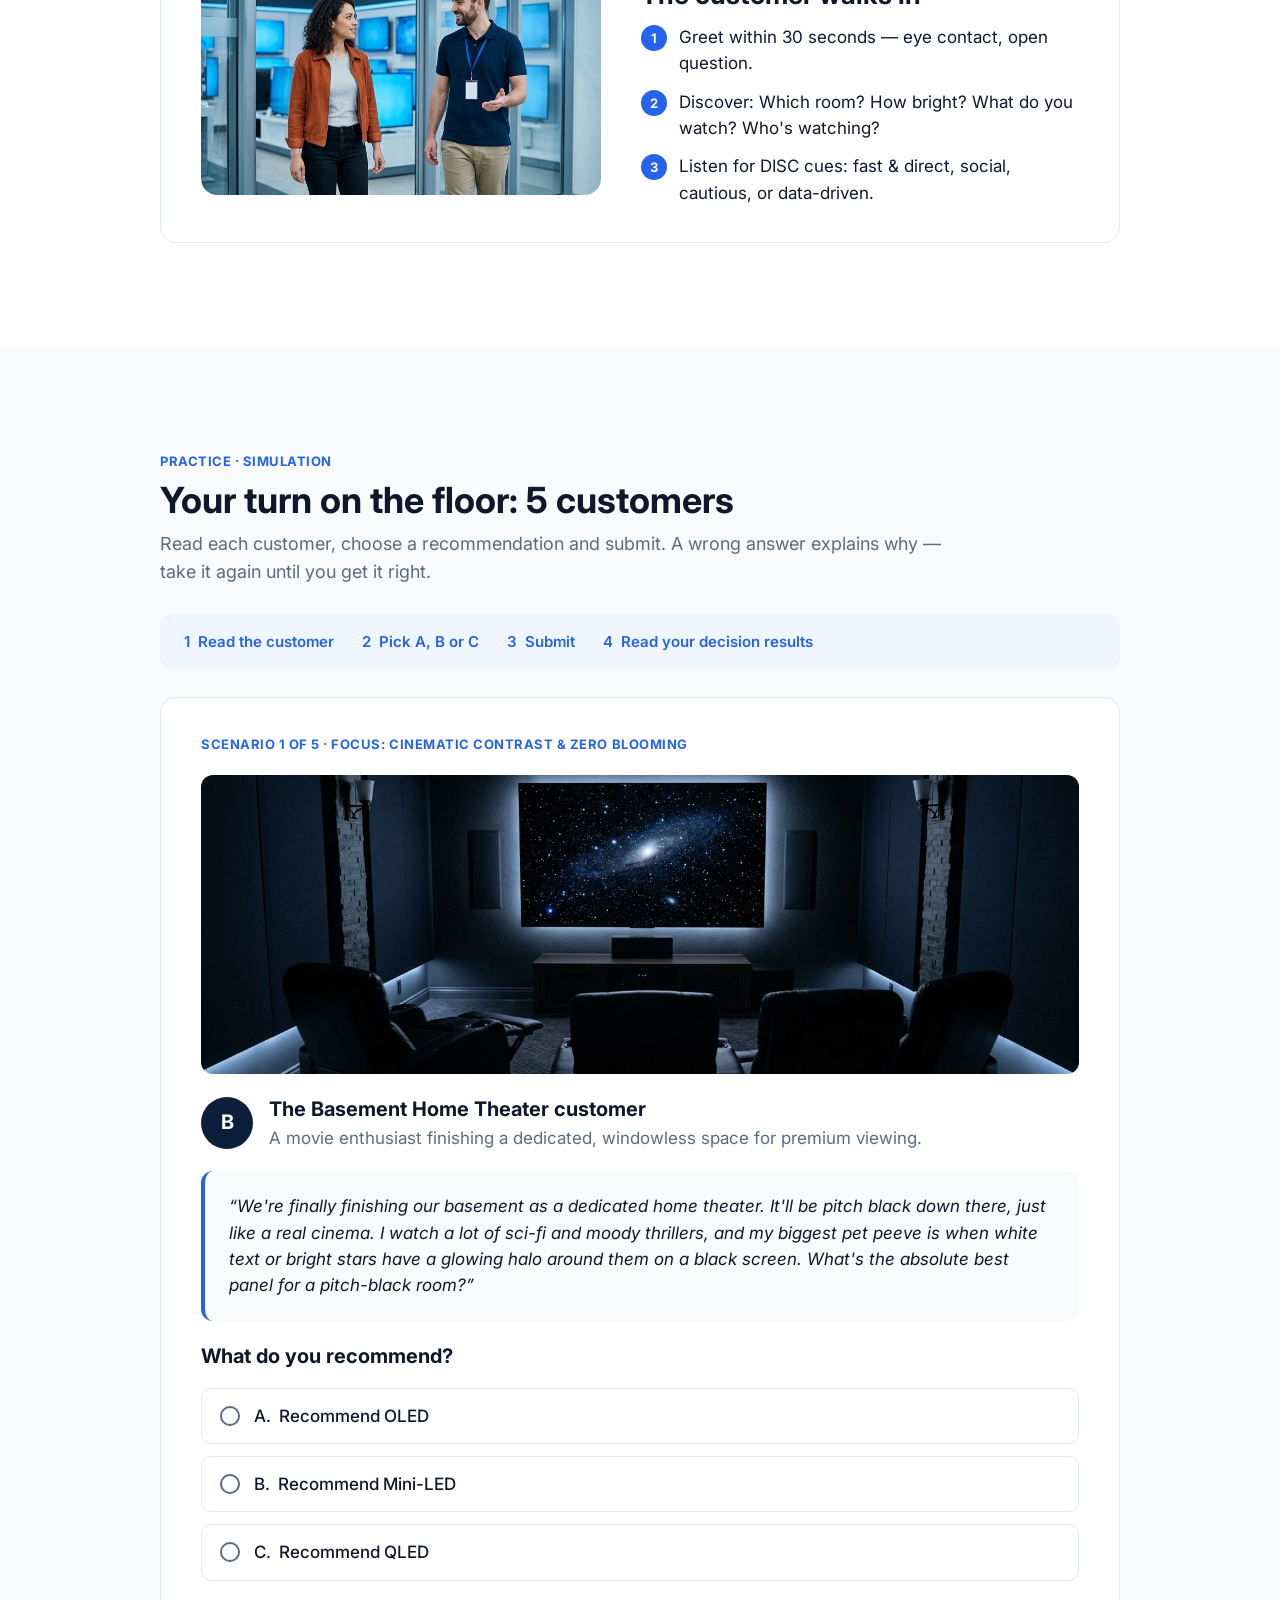
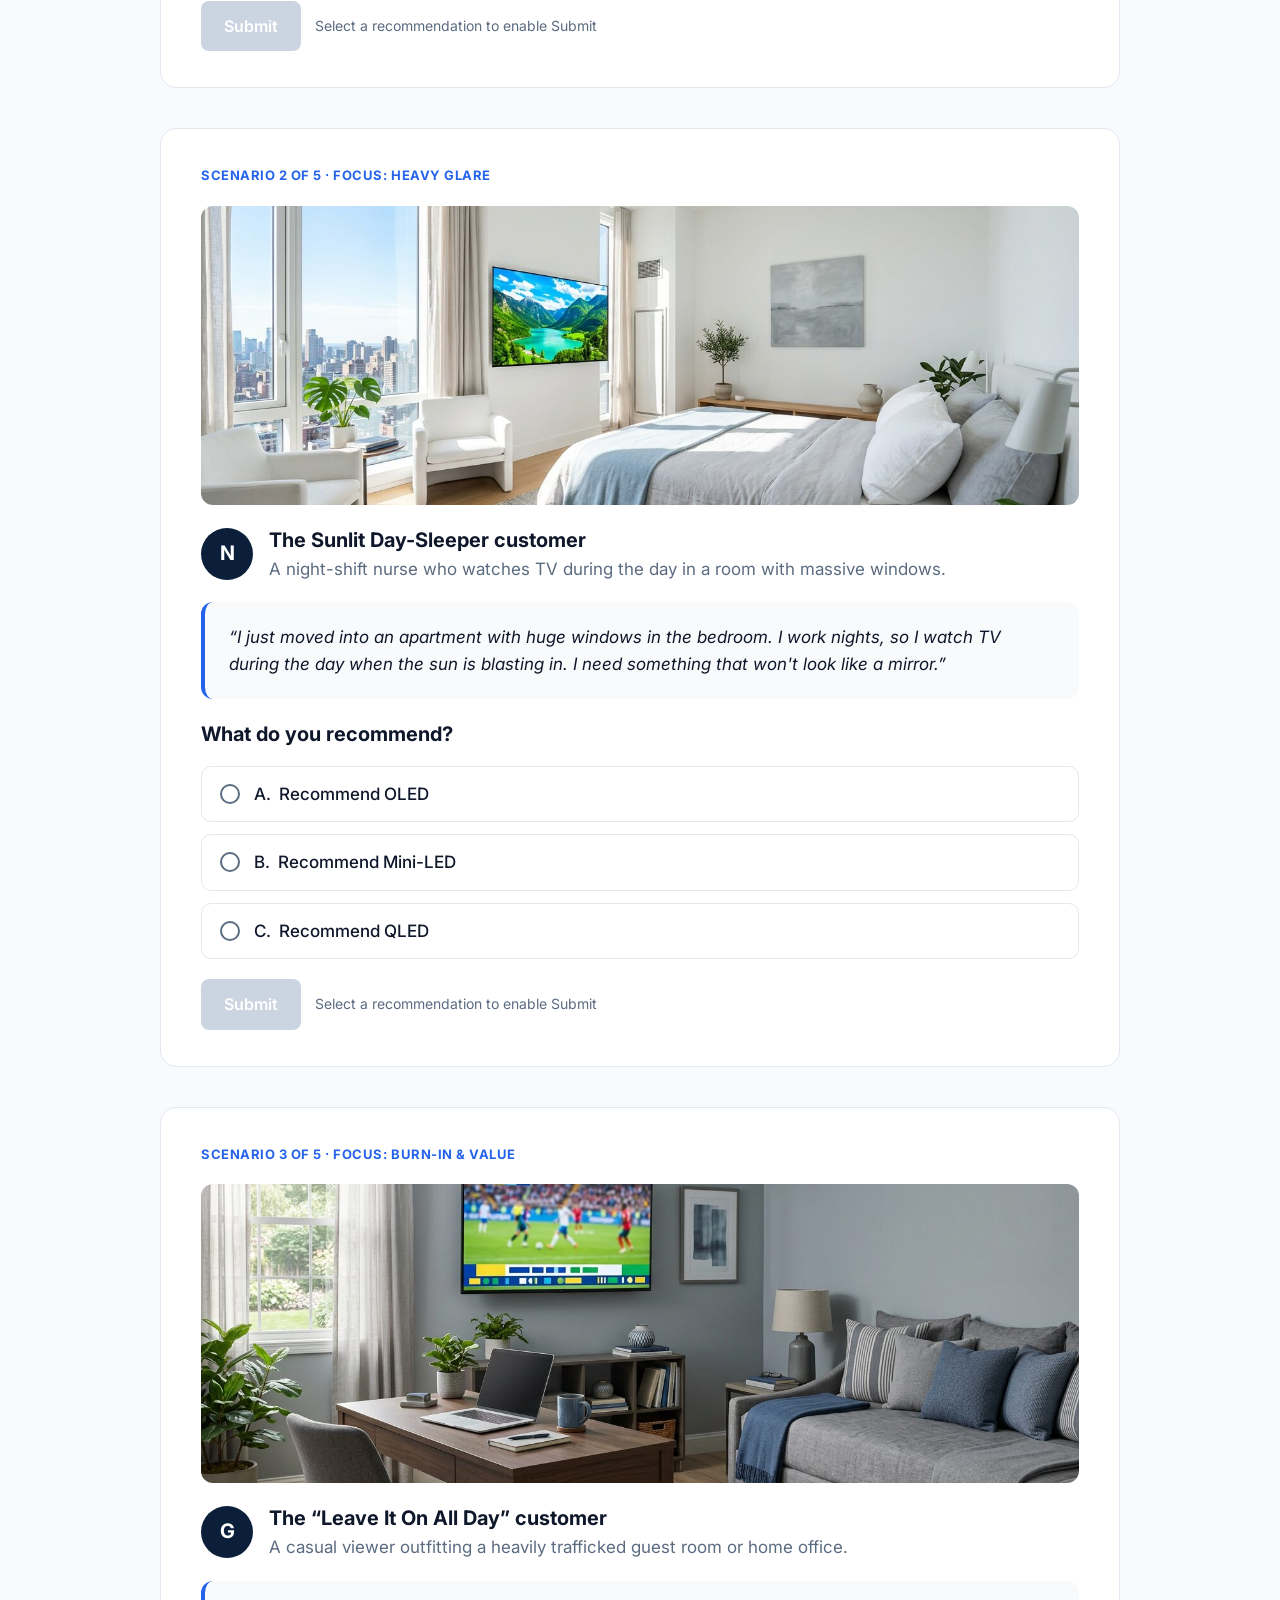
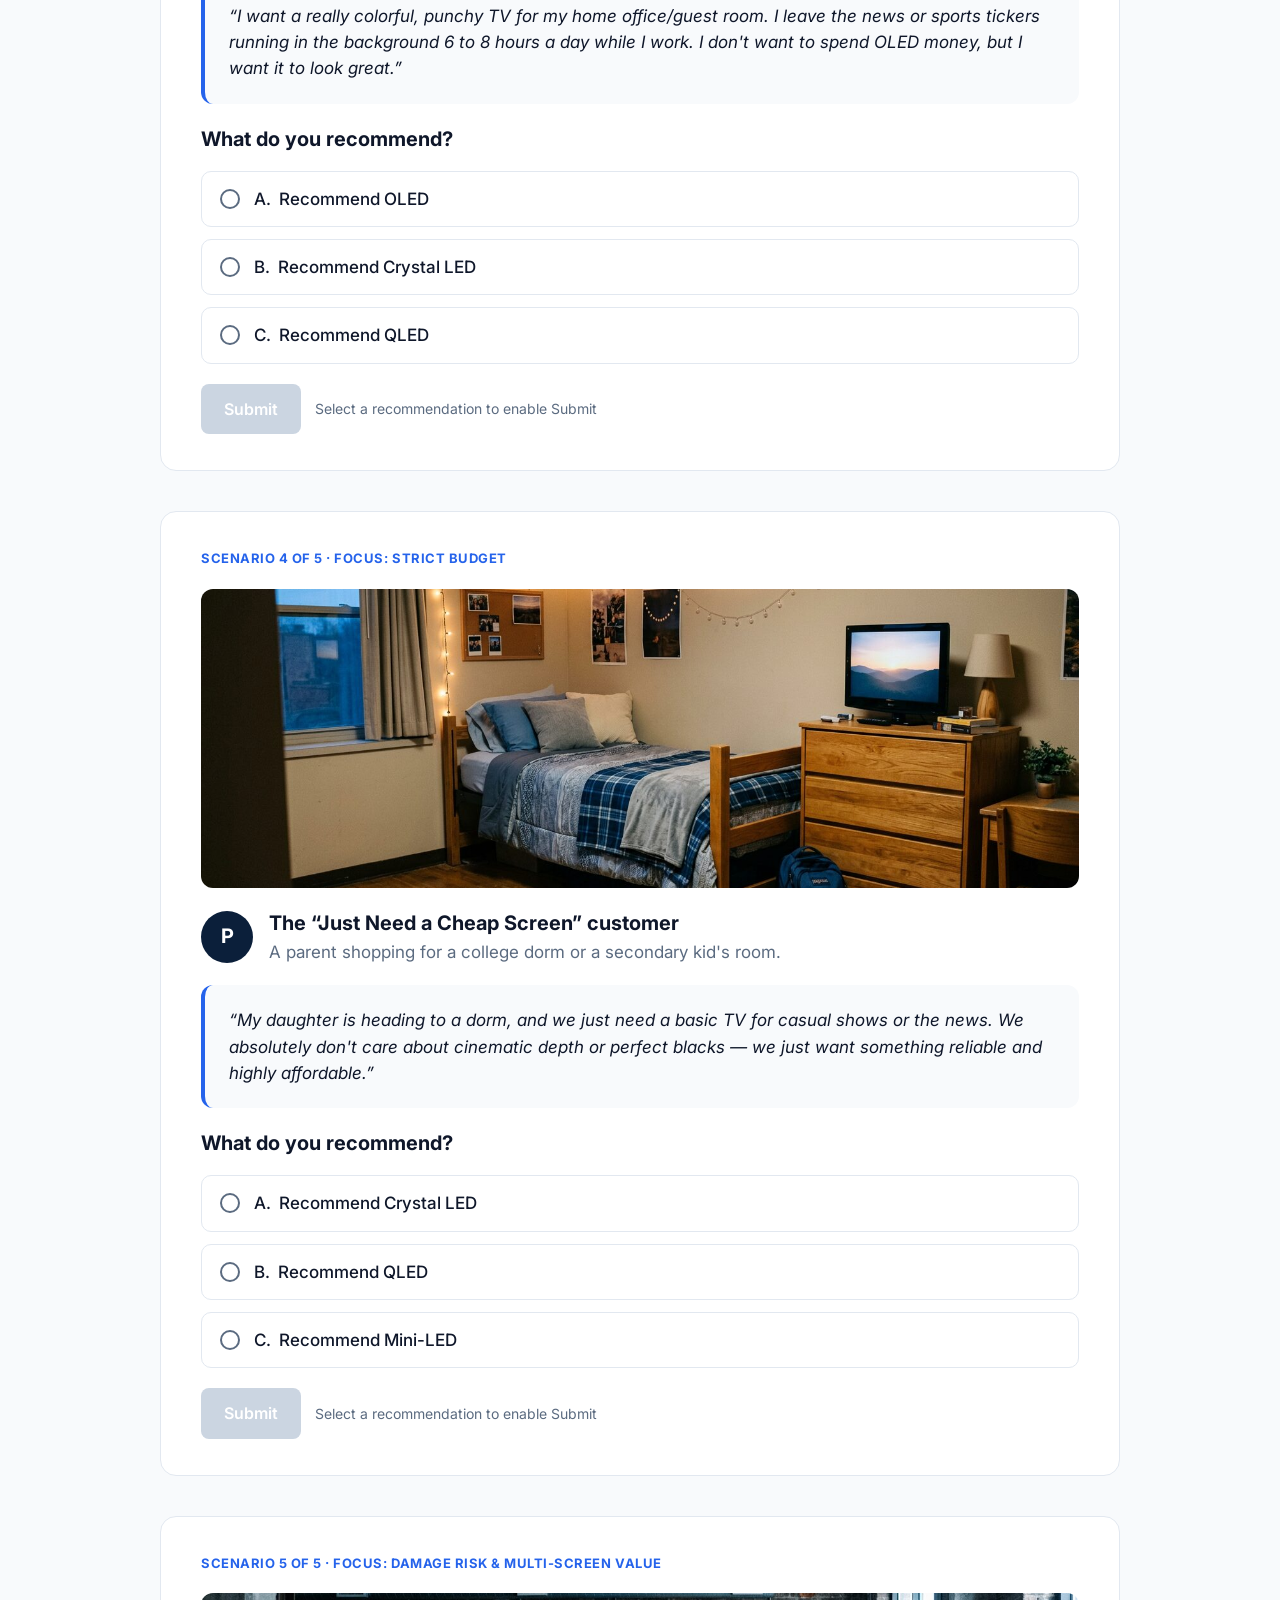
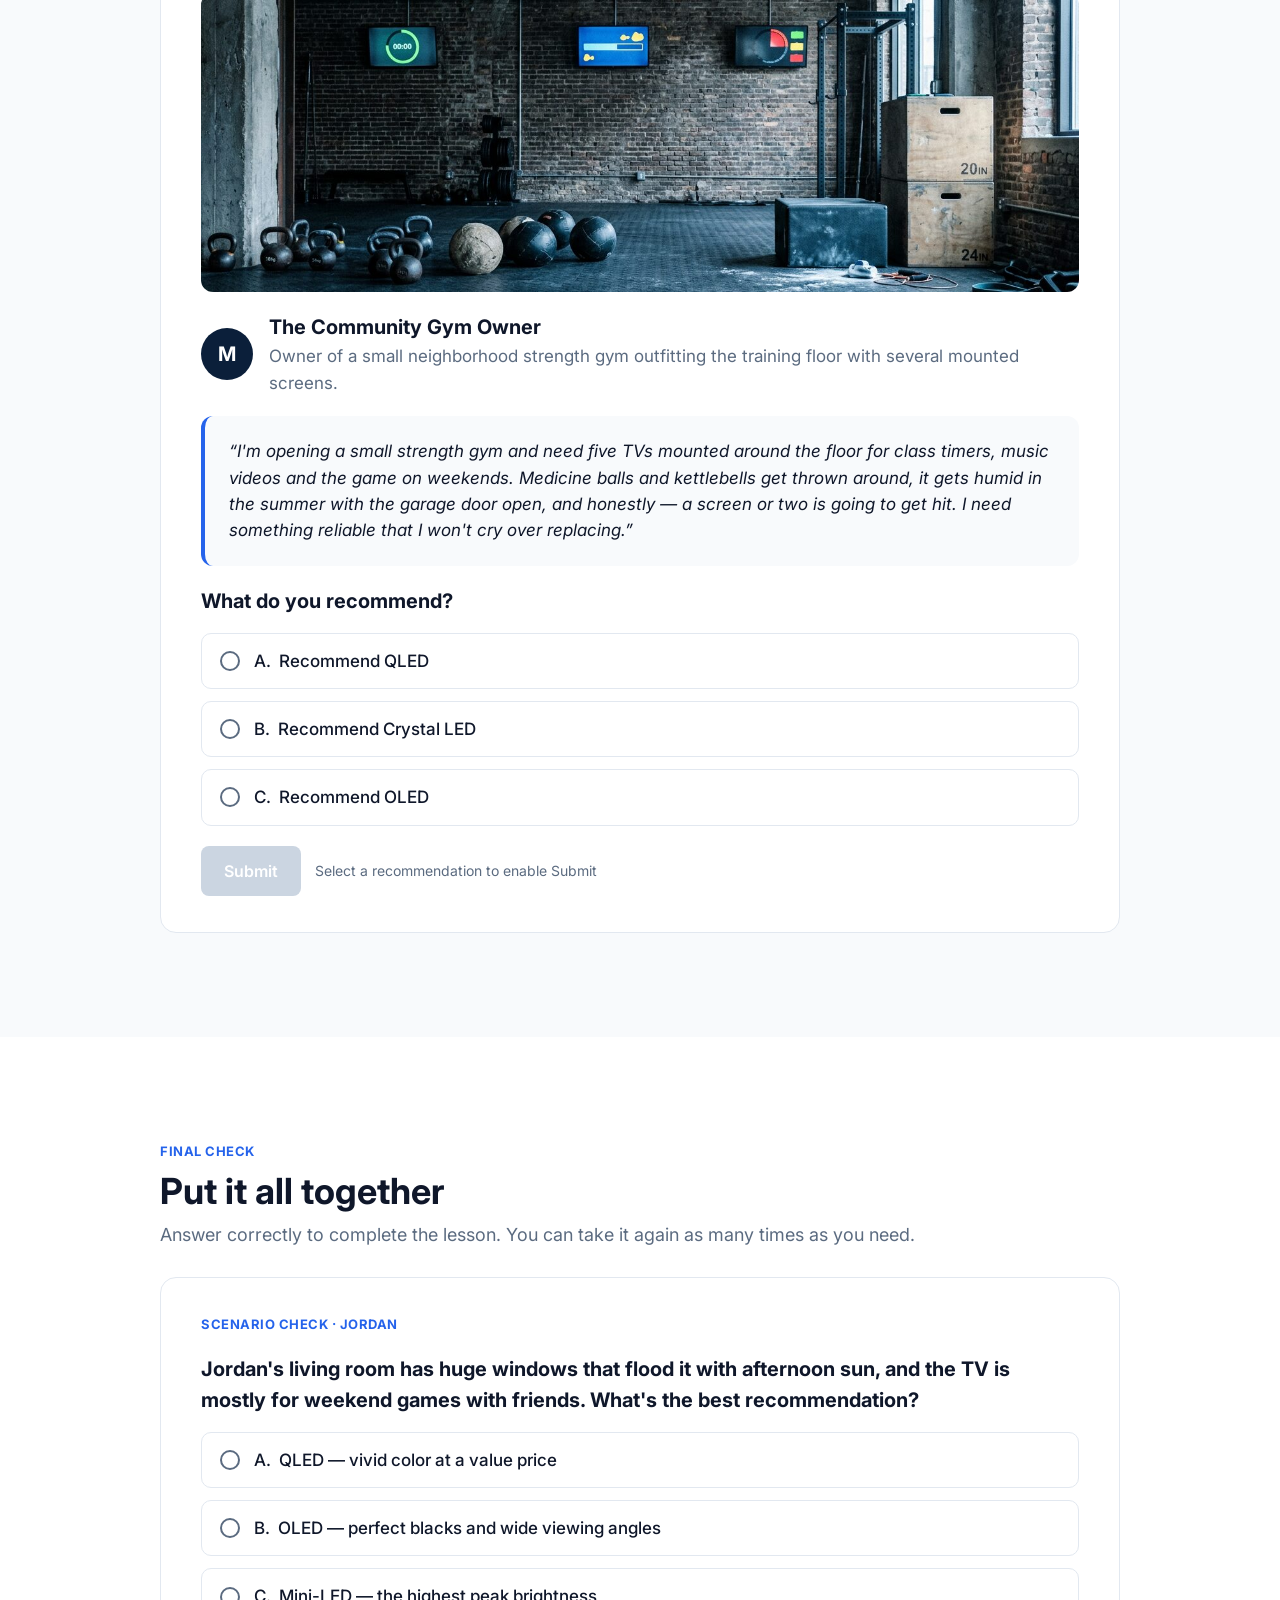
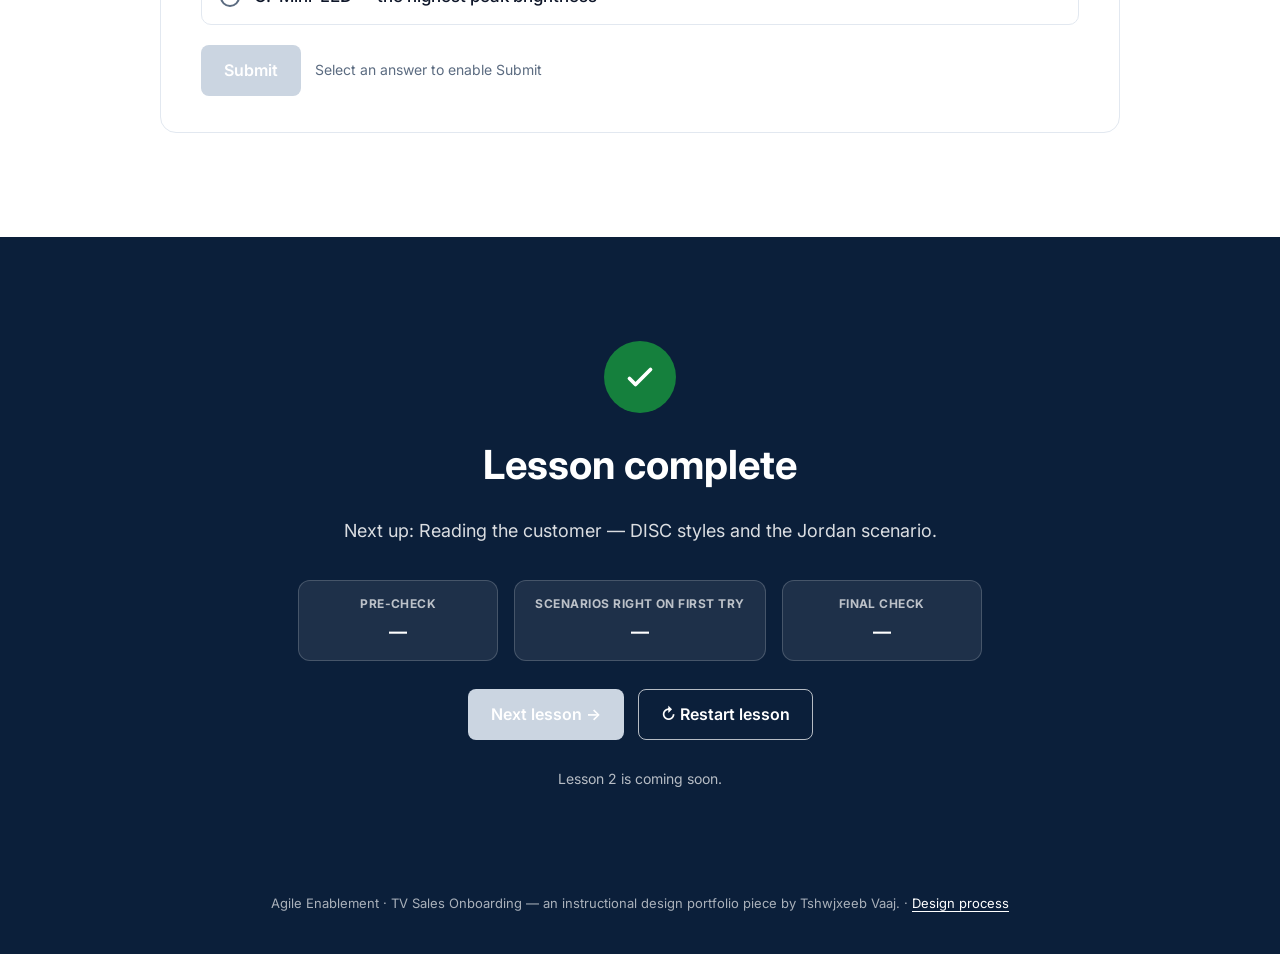
==== commit 279b4335: "Make the four TV screens visually distinct (v2) and add a design process page v2 exaggerates one sig" ====
--- a/index.html
+++ b/index.html
@@ -9,7 +9,7 @@
   <link rel="preconnect" href="https://fonts.googleapis.com">
   <link rel="preconnect" href="https://fonts.gstatic.com" crossorigin>
   <link href="https://fonts.googleapis.com/css2?family=Inter:ital,wght@0,400;0,500;0,600;0,700;1,400&display=swap" rel="stylesheet">
-  <link rel="stylesheet" href="css/styles.css?v=202610201450">
+  <link rel="stylesheet" href="css/styles.css?v=20261020145434">
 </head>
 <body>
   <a class="skip-link" href="#s1">Skip to lesson content</a>
@@ -104,7 +104,7 @@
         <header class="sec-head">
           <p class="eyebrow">Section 3</p>
           <h2 id="h-s4">Four technologies on our floor</h2>
-          <p class="lede">Same scene on all four screens: a bright star in a night sky. Notice how the black and the glow change. Then select + to see how each one makes light.</p>
+          <p class="lede">Same scene on all four screens: a bright star in a night sky. Notice four things: how black the sky is, how bright the star is, how vivid the colors are, and how much glow spreads around the light. Then select + to see how each one makes light.</p>
         </header>
         <div class="grid grid--4" id="previewGrid"></div>
       </div>
@@ -196,10 +196,11 @@
   </main>
 
   <footer class="footer">
-    <p>Agile Enablement · TV Sales Onboarding — an instructional design portfolio piece by Tshwjxeeb Vaaj.</p>
+    <p>Agile Enablement · TV Sales Onboarding — an instructional design portfolio piece by Tshwjxeeb Vaaj. · <a href="process.html">Design process</a></p>
   </footer>
 
-  <script src="js/content.js?v=202610201450"></script>
-  <script src="js/app.js?v=202610201450"></script>
+  <script src="js/content.js?v=20261020145434"></script>
+  <script src="js/screens.js?v=20261020145434"></script>
+  <script src="js/app.js?v=20261020145434"></script>
 </body>
 </html>
--- a/css/styles.css
+++ b/css/styles.css
@@ -318,3 +318,6 @@
 .sale { grid-template-columns: 400px 1fr; }
 .sale__art { aspect-ratio: 768 / 445; }
 @media (max-width: 760px) { .sale { grid-template-columns: 1fr; } }
+
+.footer a { color: #fff; text-decoration: underline; text-underline-offset: 3px; }
+.footer a:hover { color: var(--ring); }
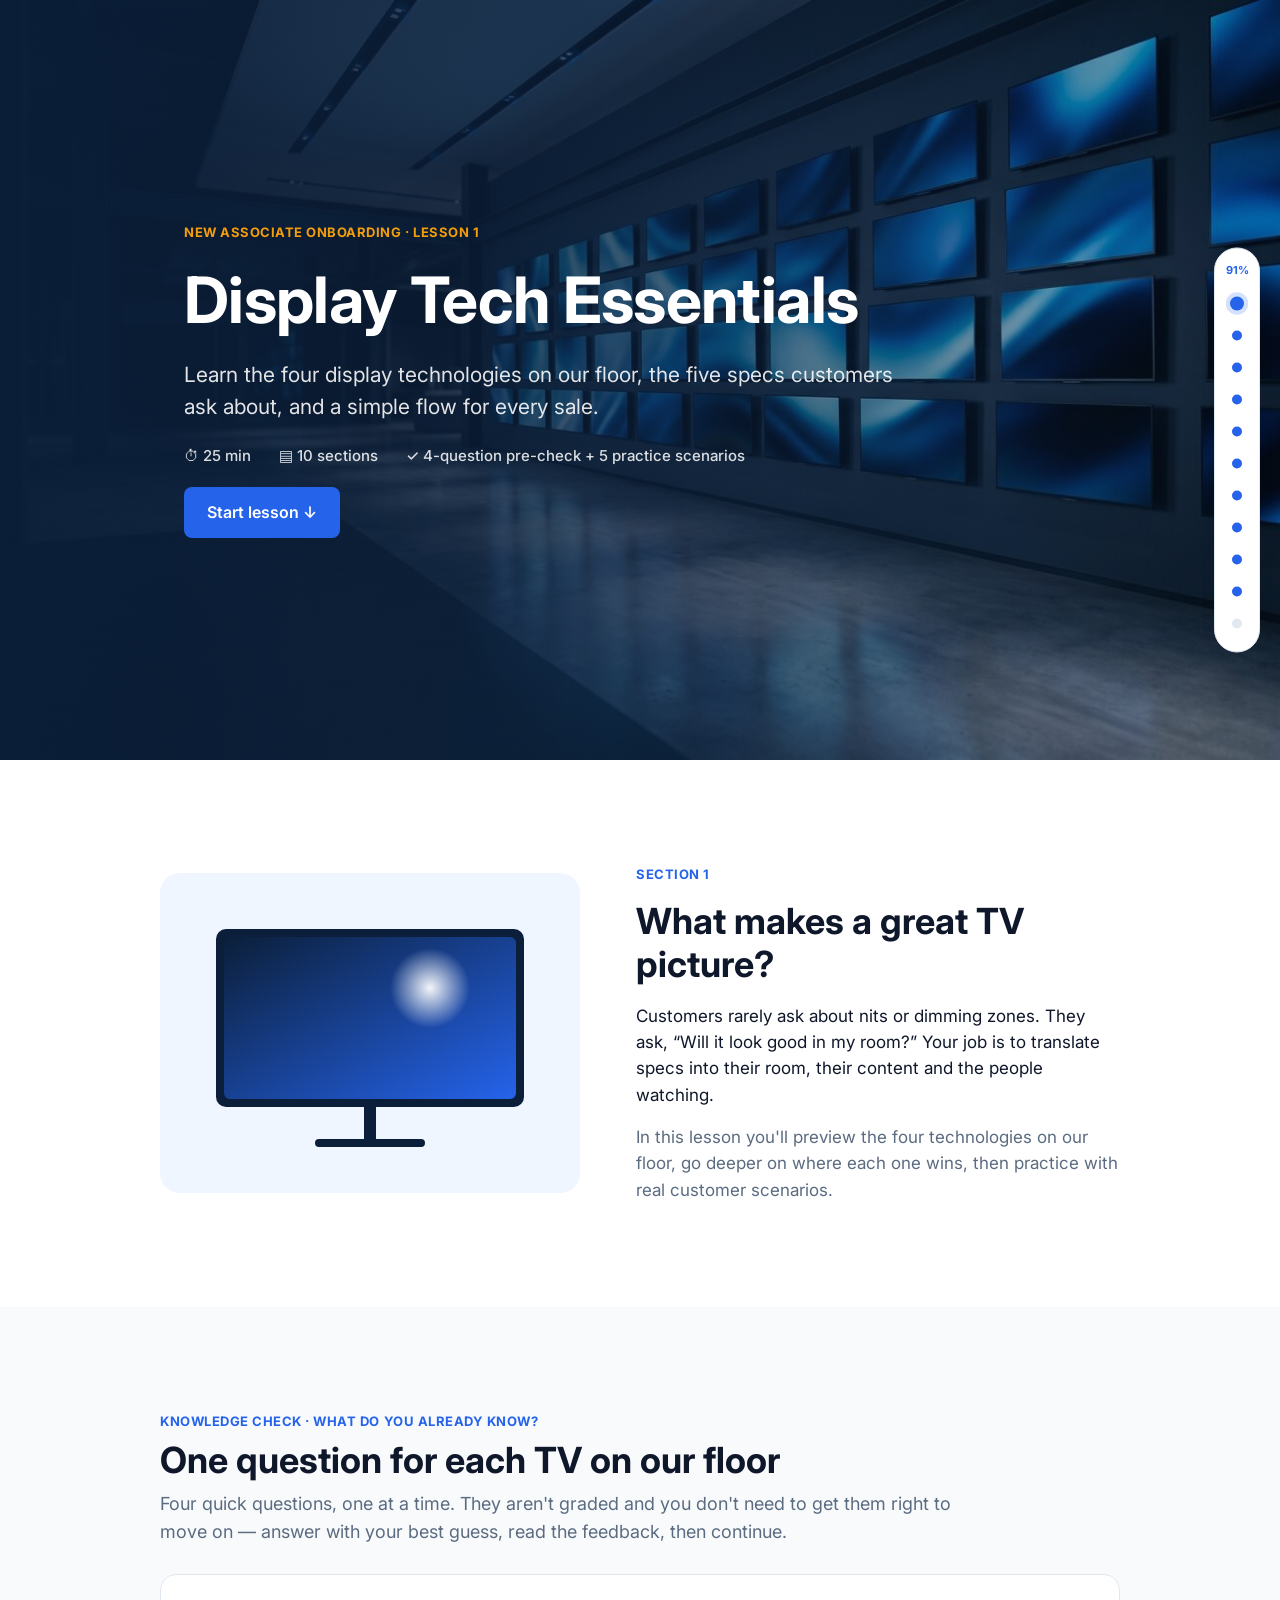
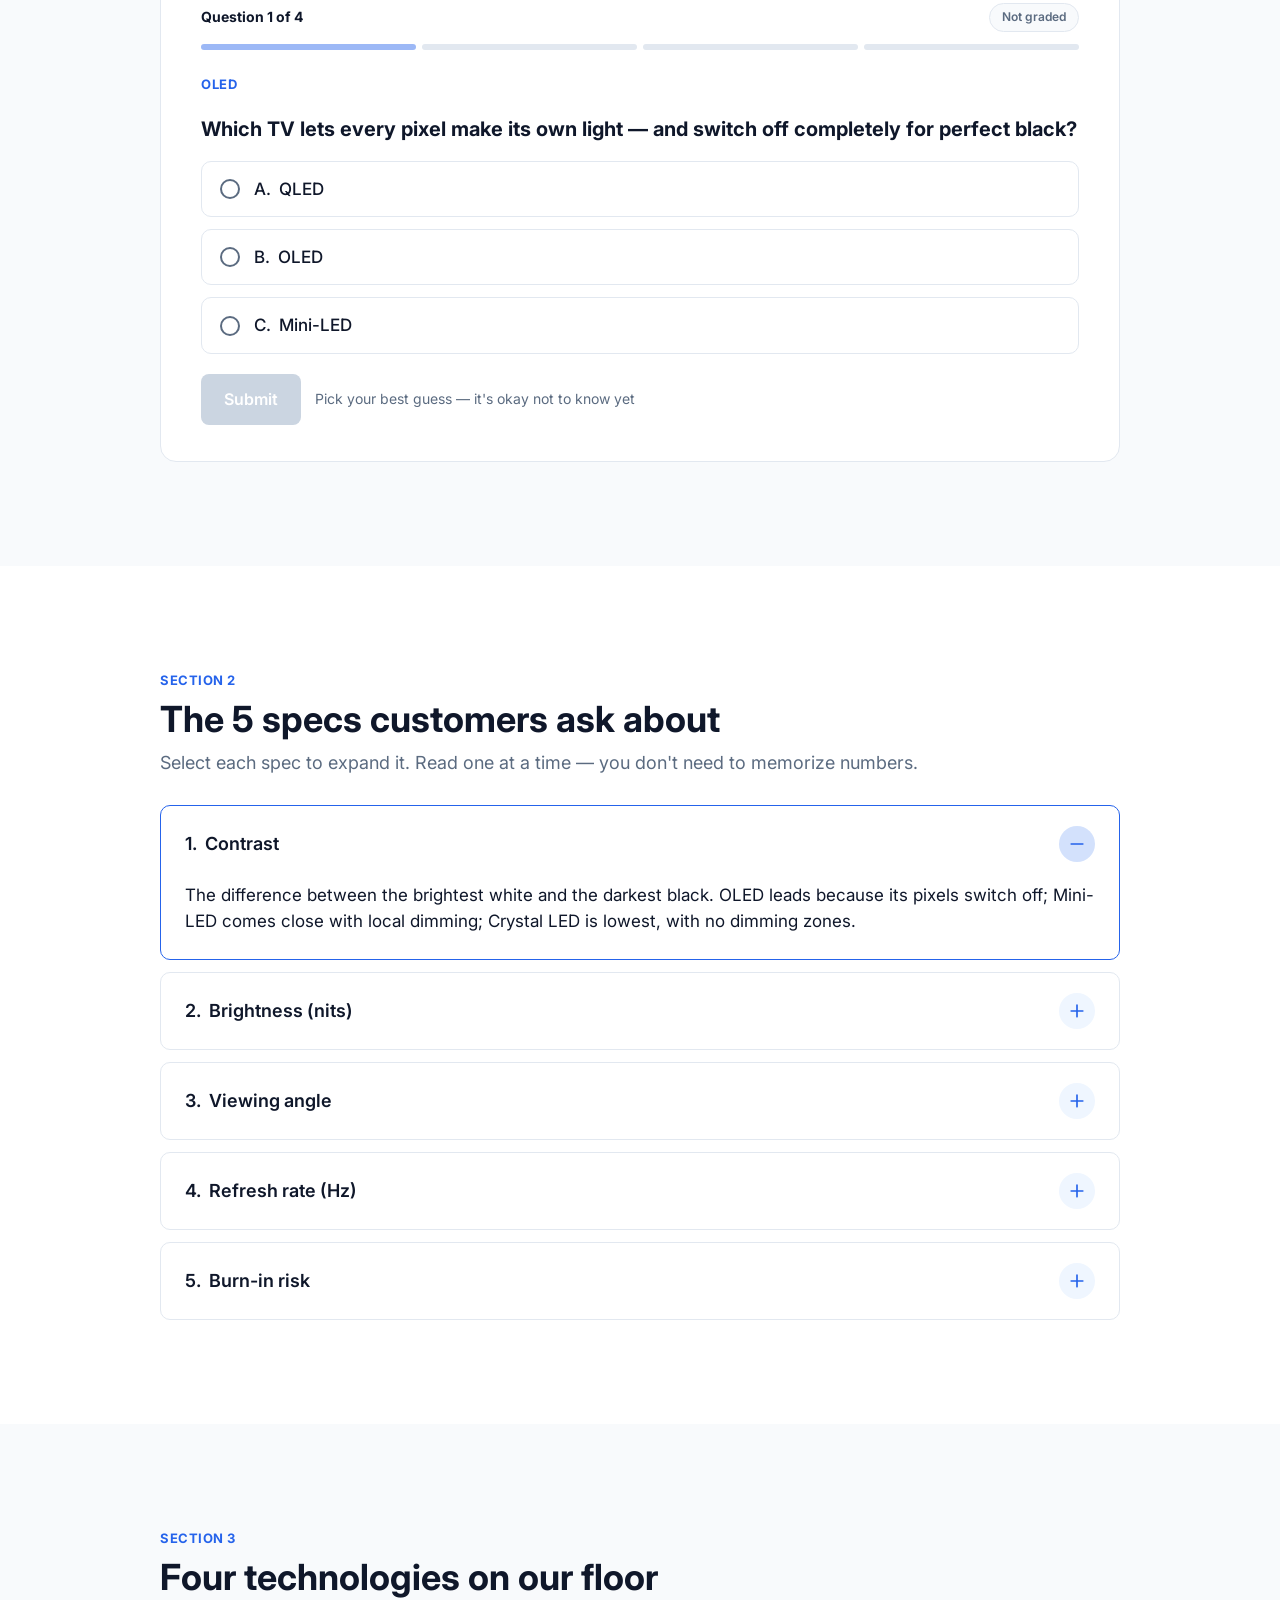
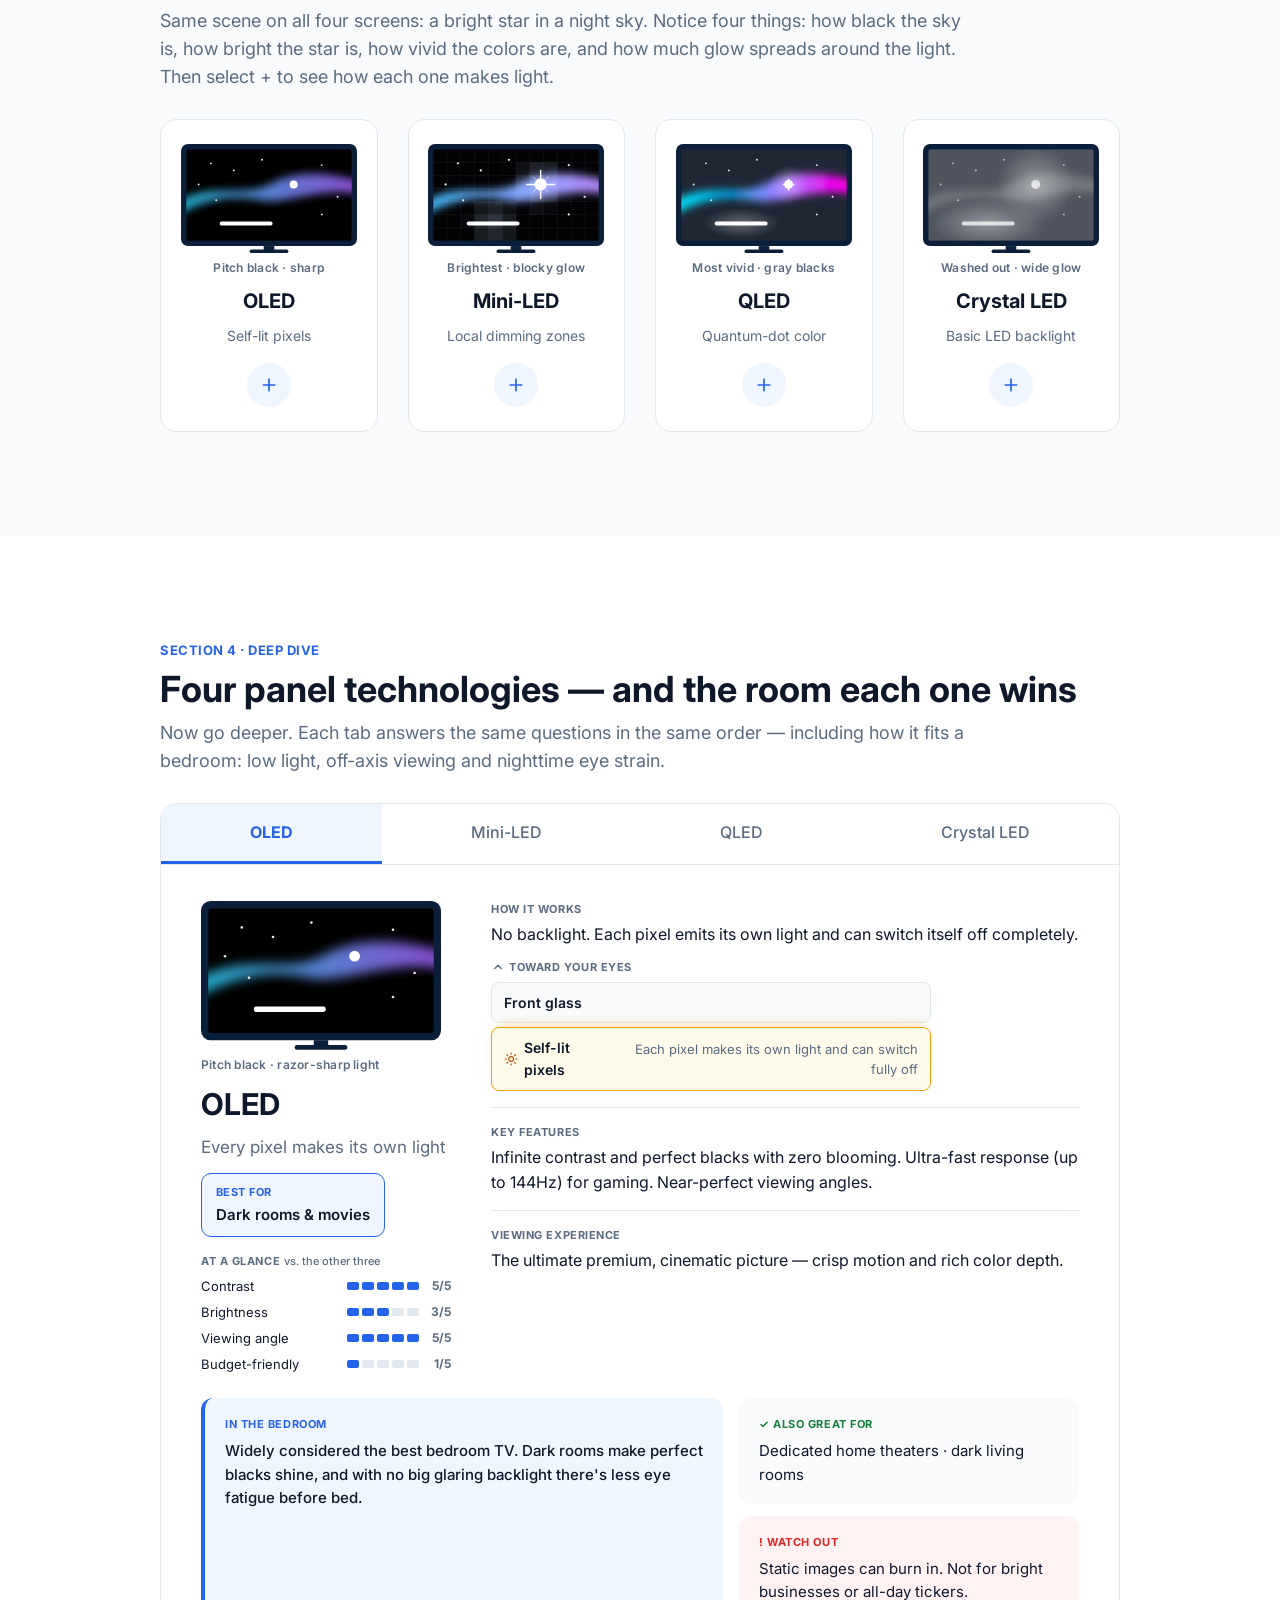
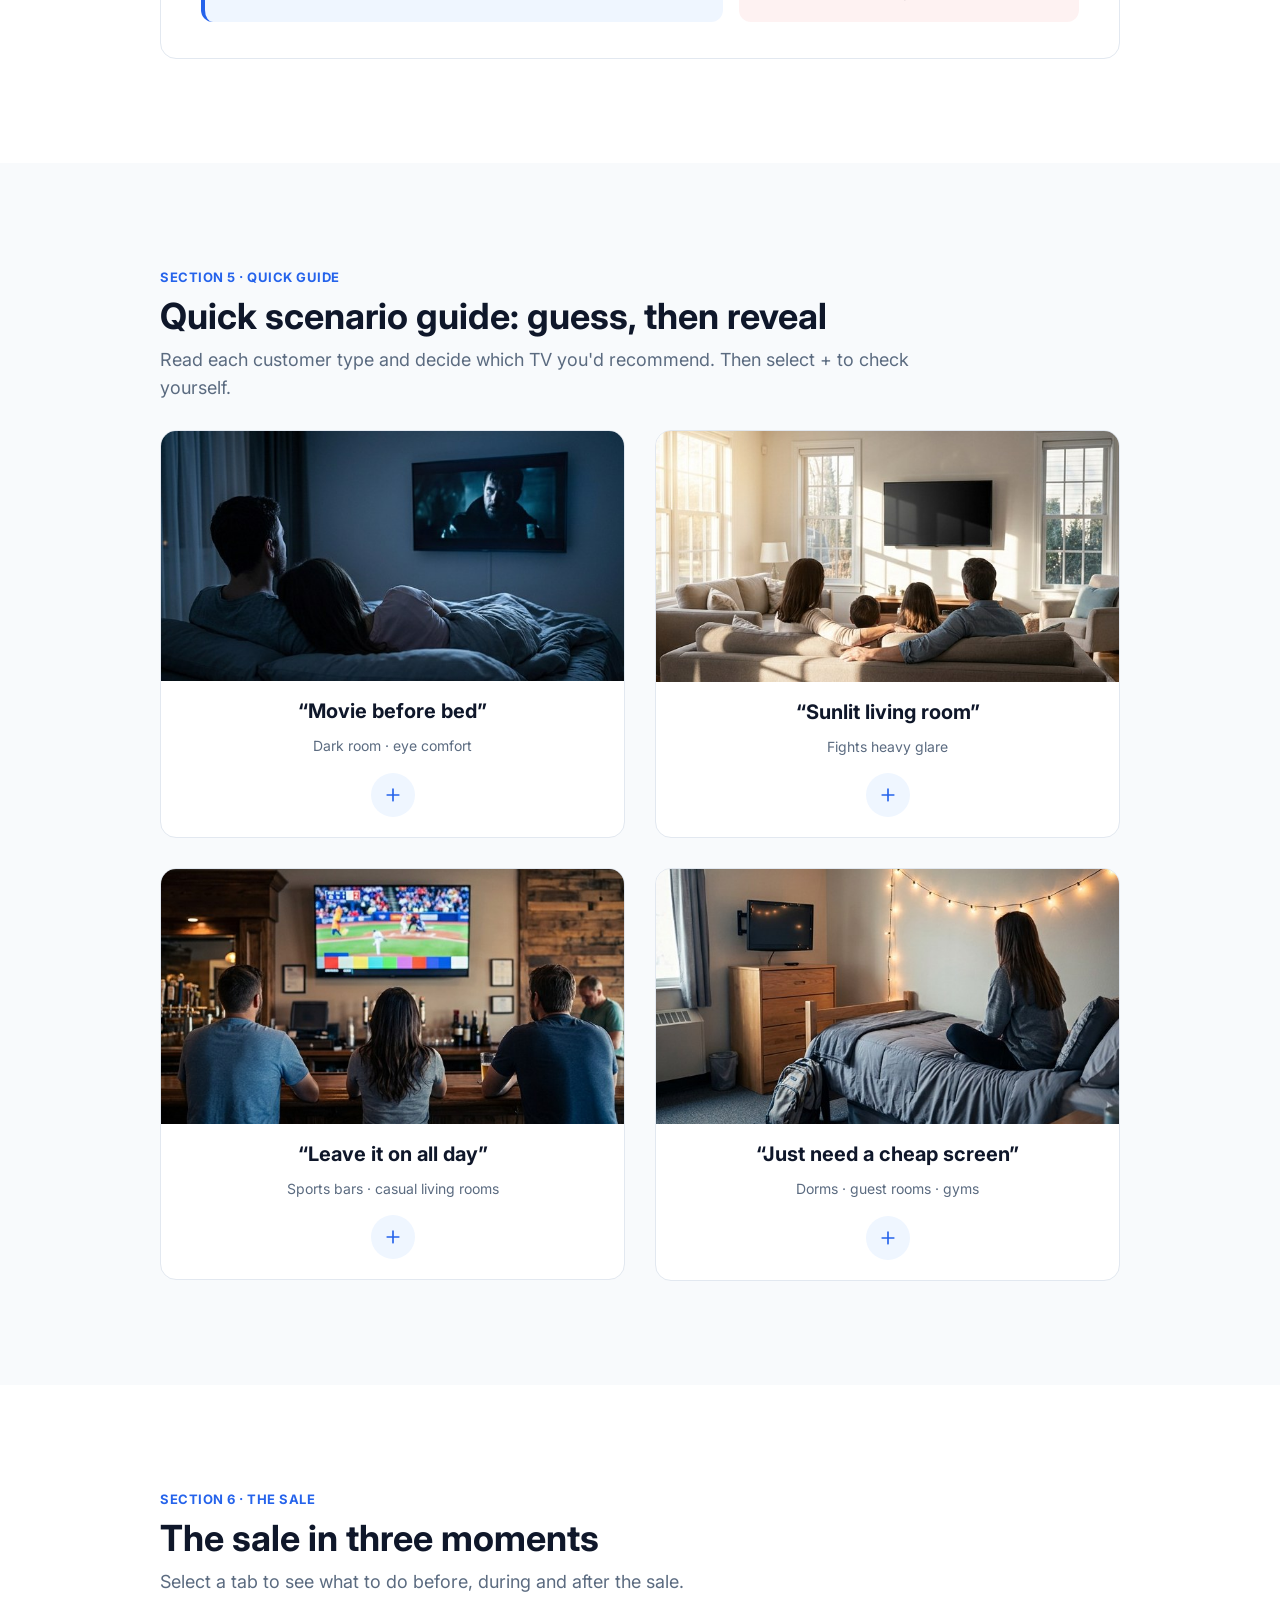
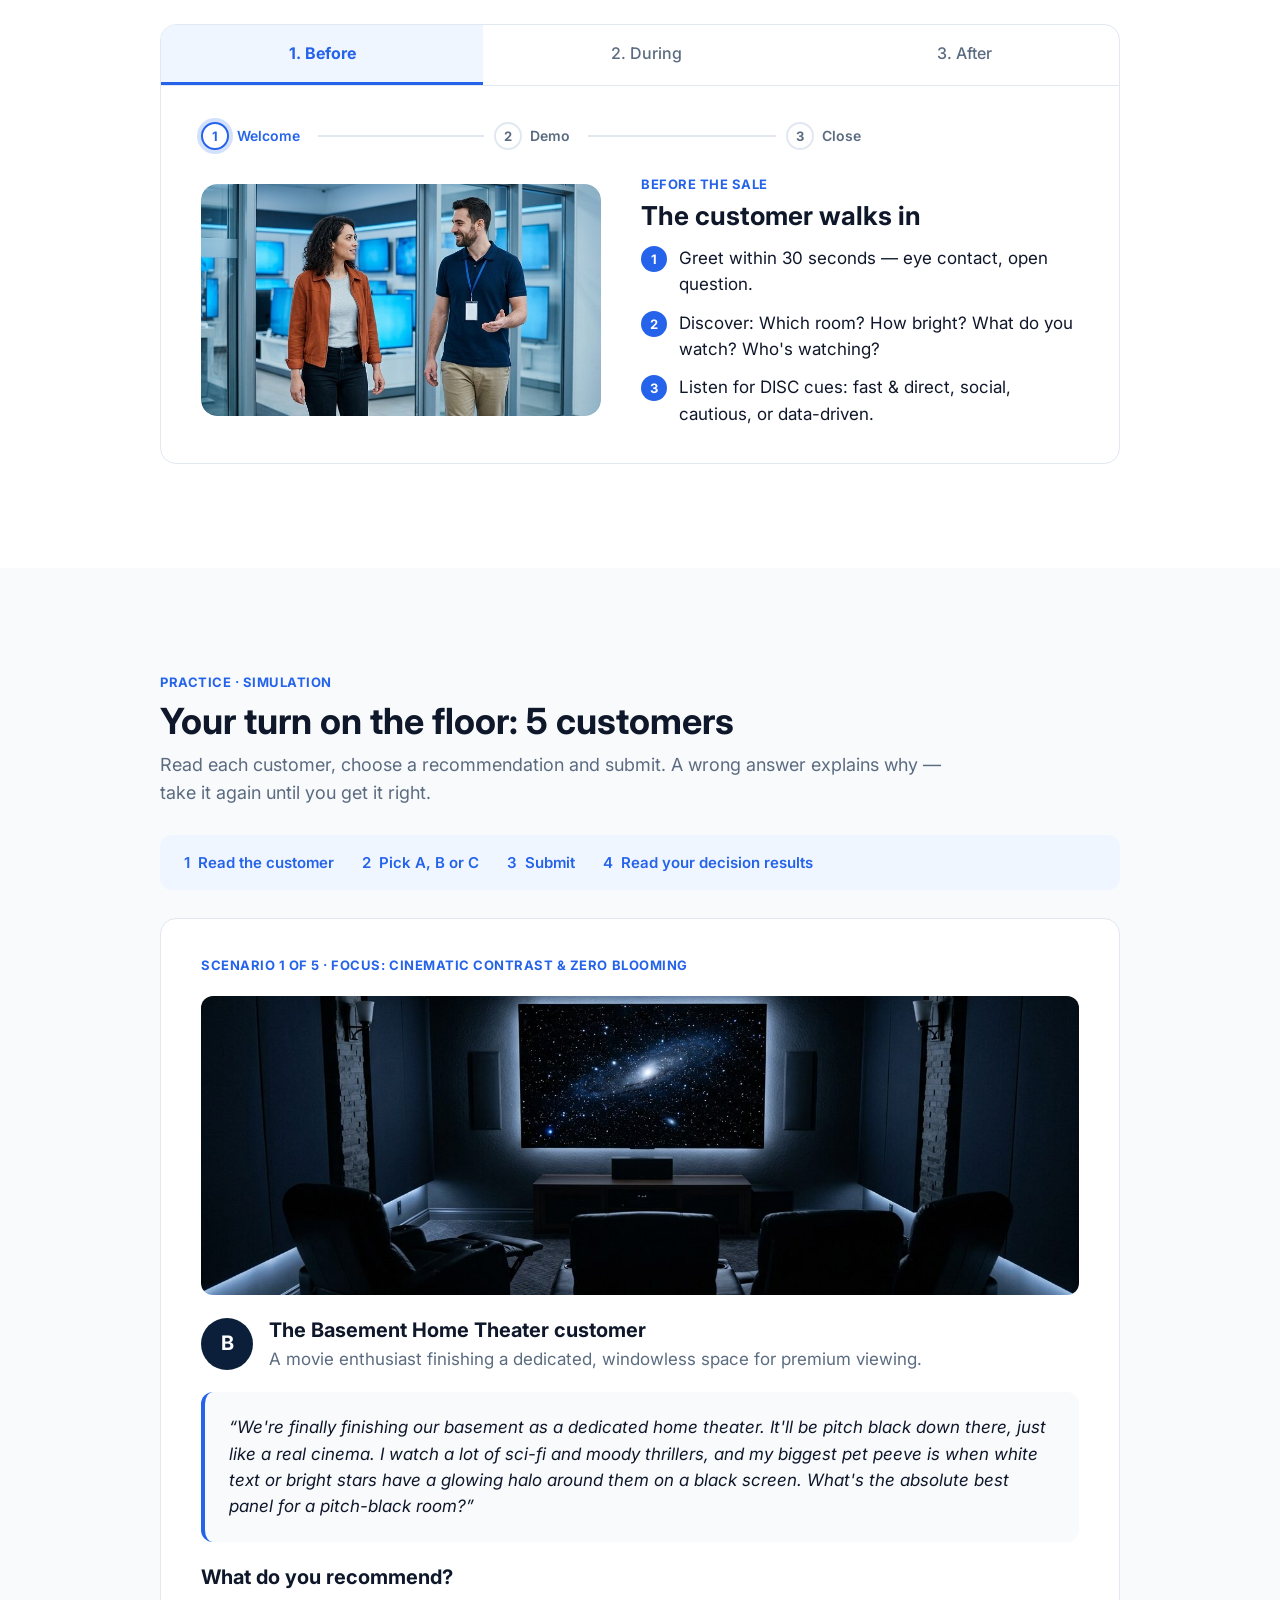
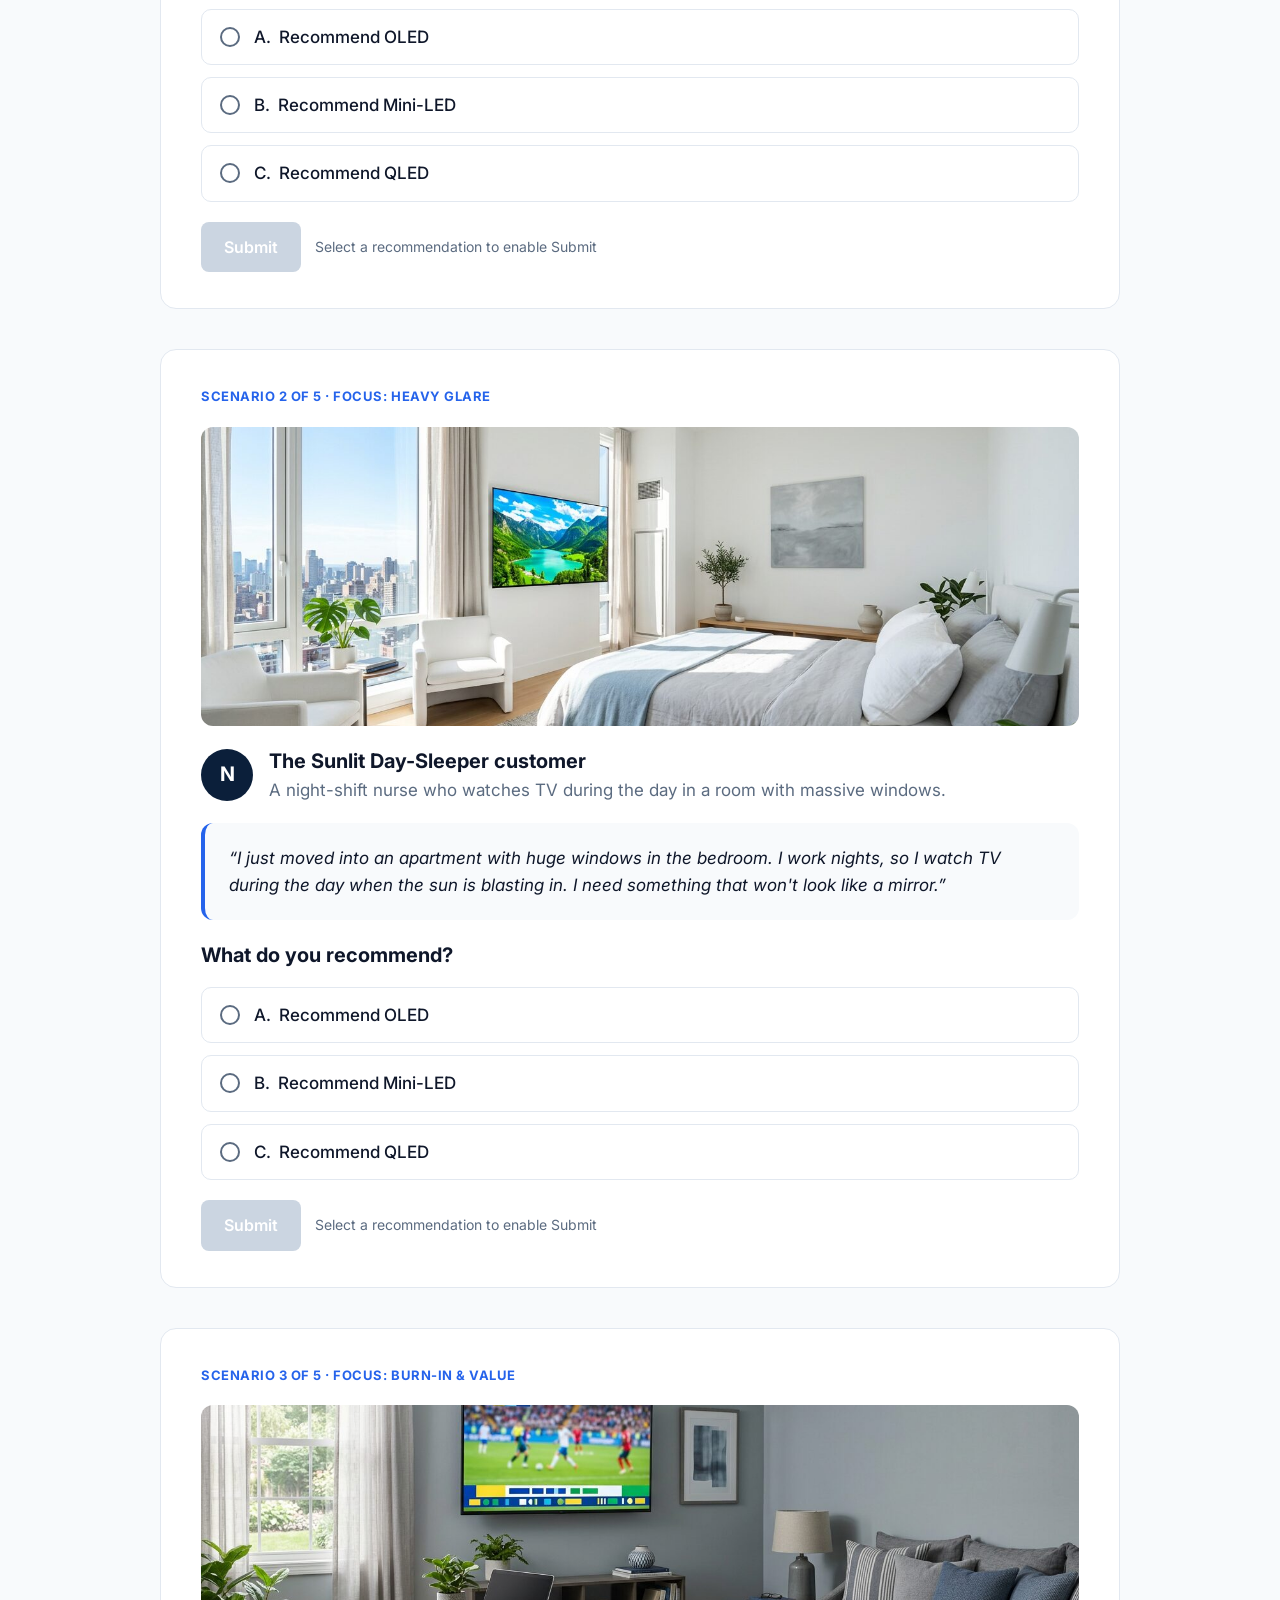
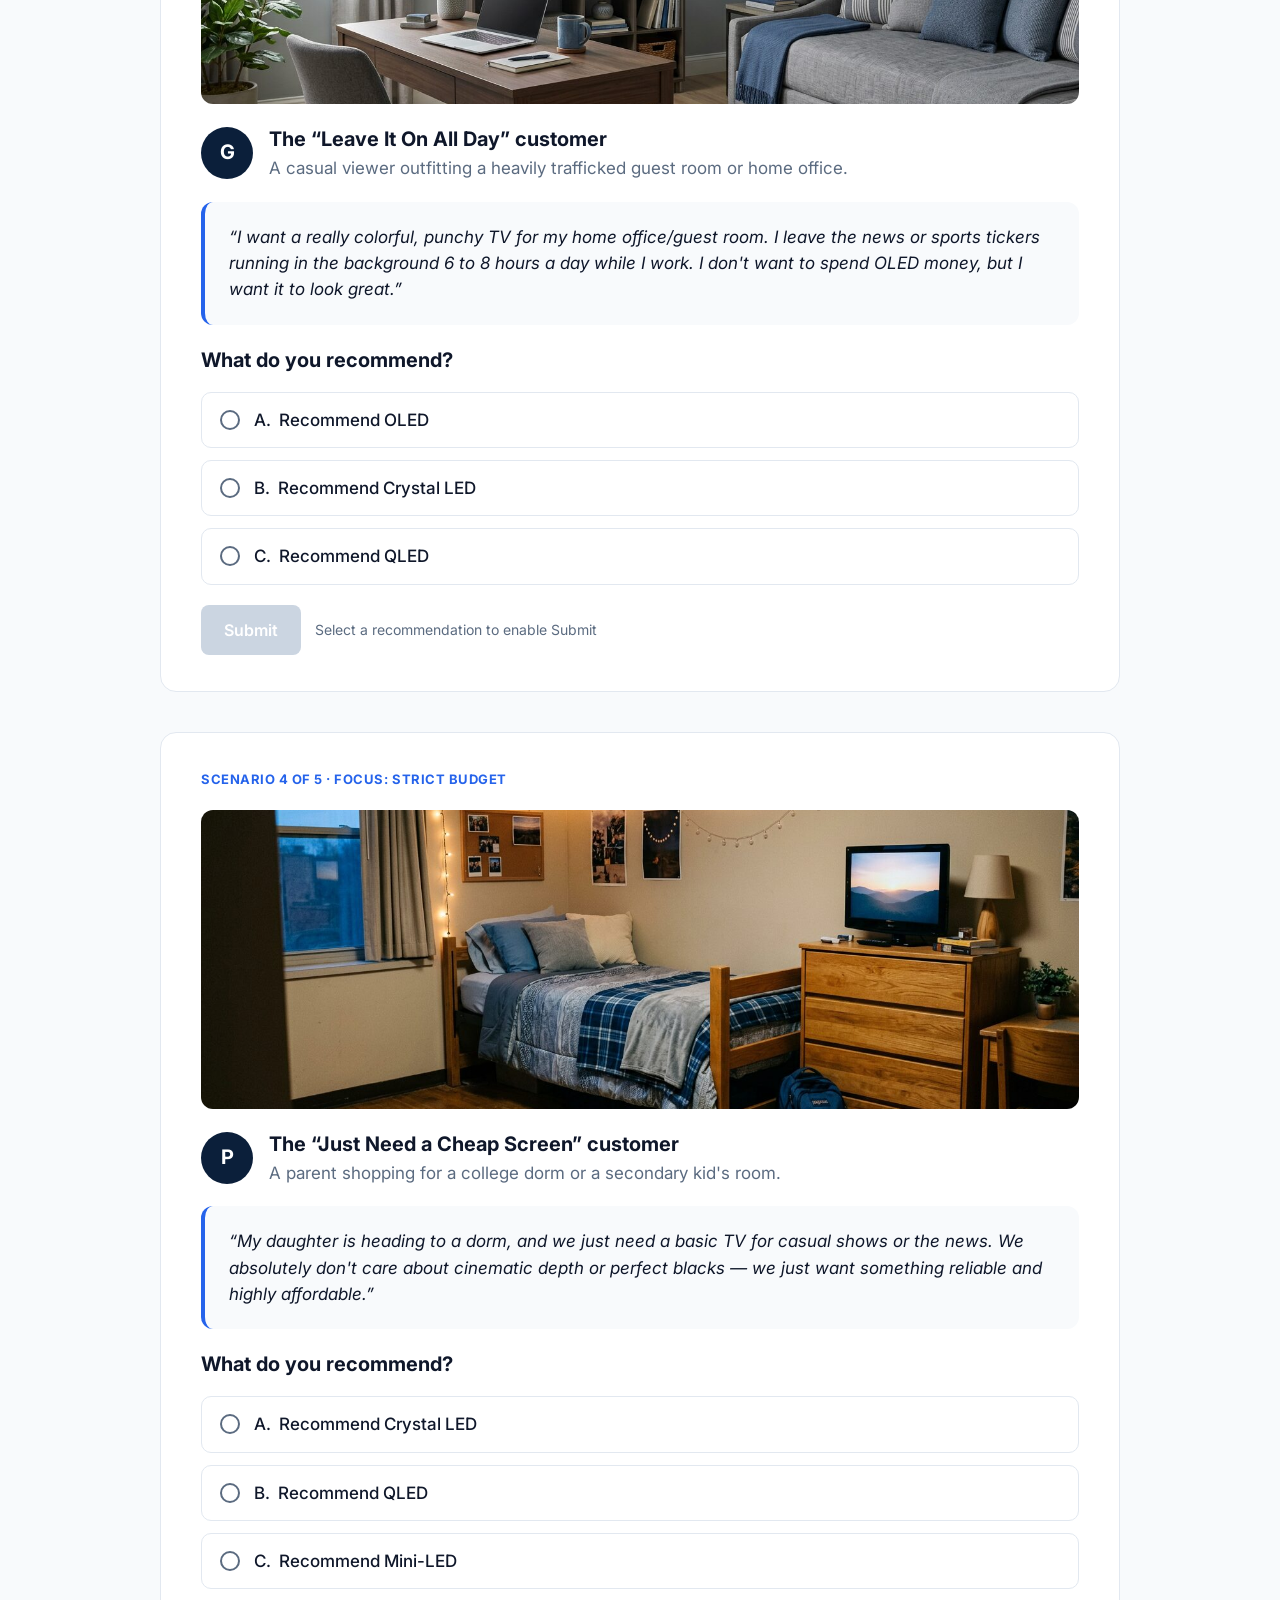
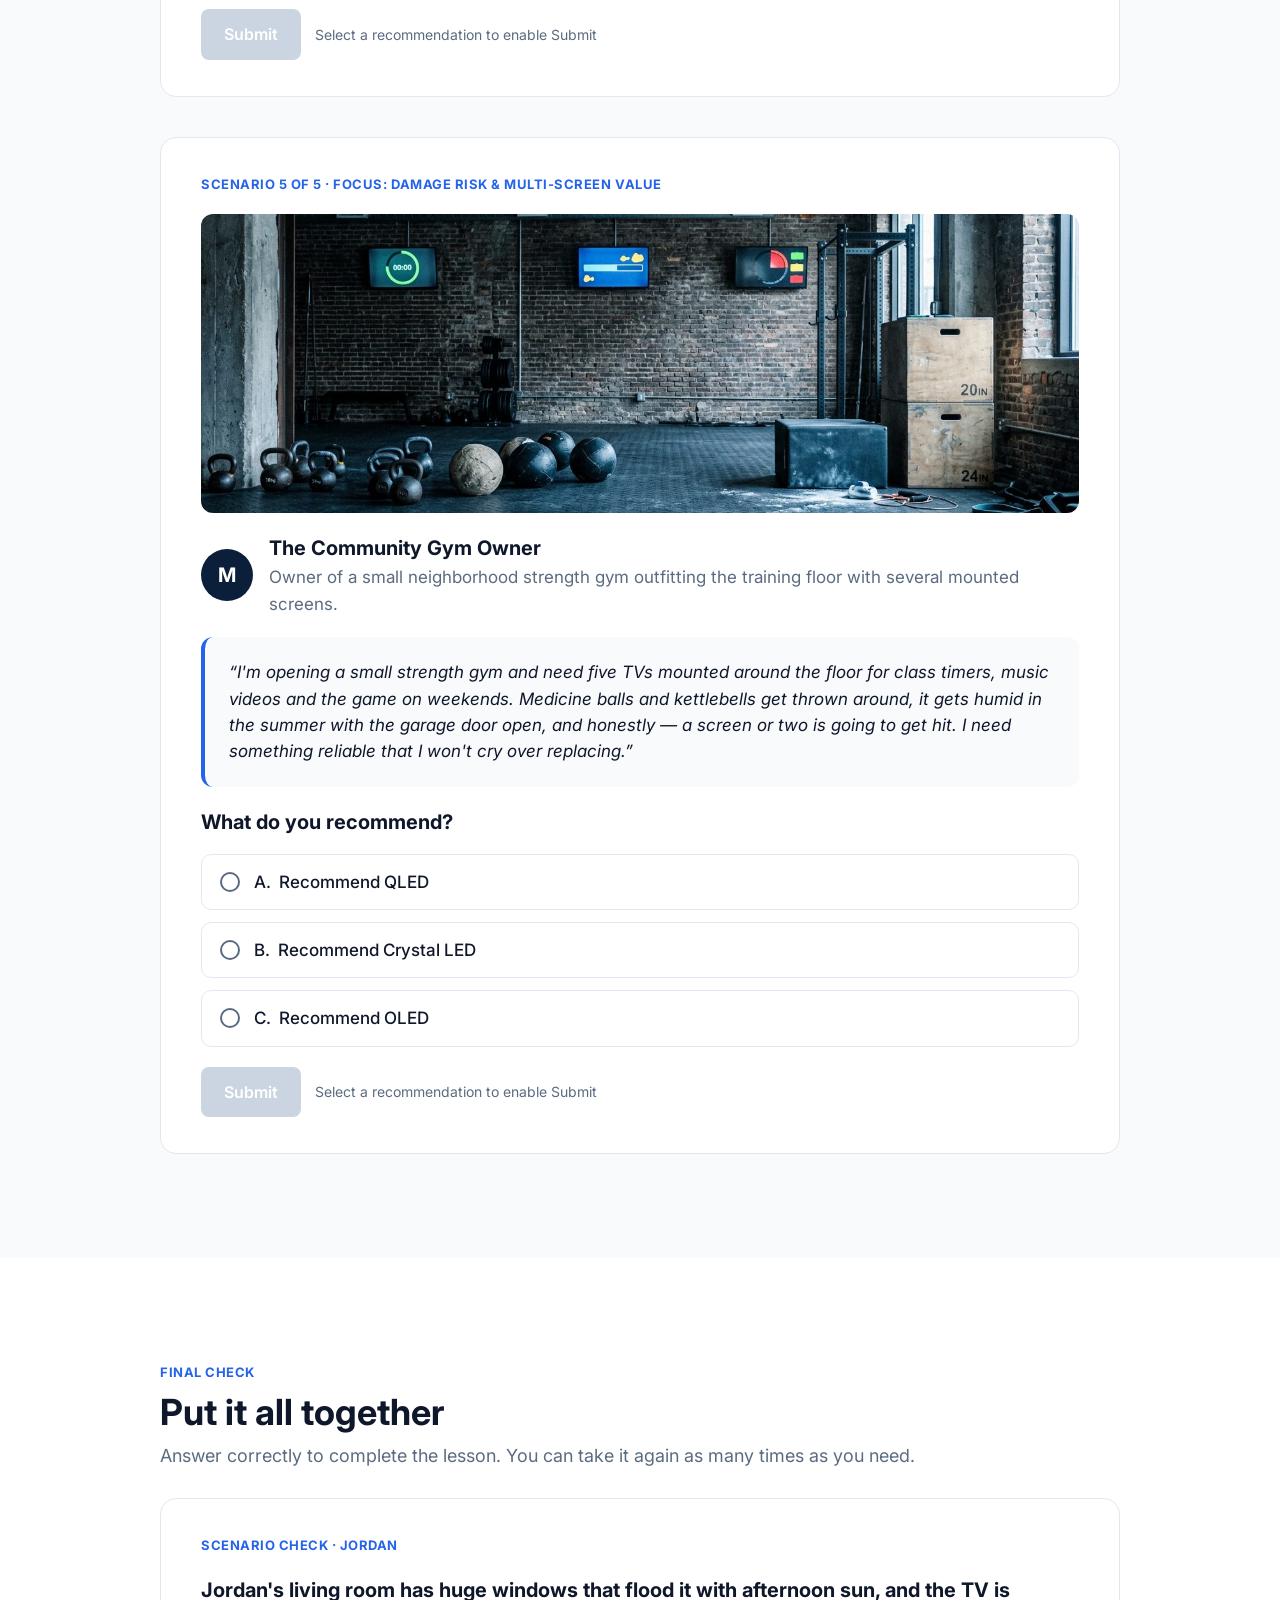
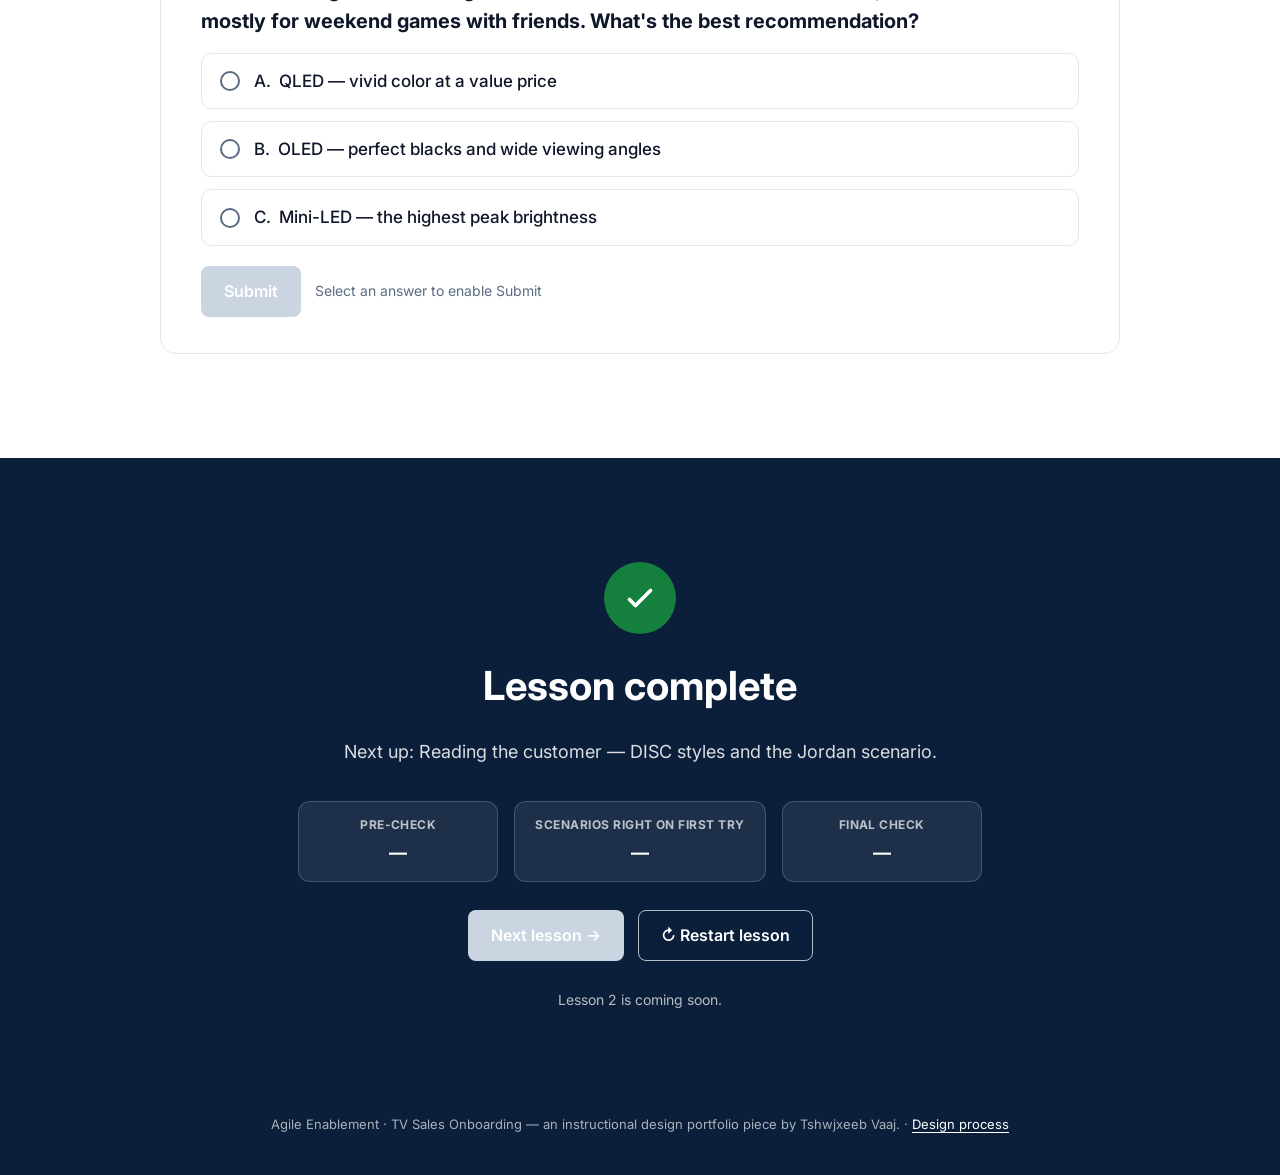
==== commit a88c83c1: "Add room photos to the quick scenario guide cards Four scenes generated in Figma as one grid (consis" ====
--- a/index.html
+++ b/index.html
@@ -9,7 +9,7 @@
   <link rel="preconnect" href="https://fonts.googleapis.com">
   <link rel="preconnect" href="https://fonts.gstatic.com" crossorigin>
   <link href="https://fonts.googleapis.com/css2?family=Inter:ital,wght@0,400;0,500;0,600;0,700;1,400&display=swap" rel="stylesheet">
-  <link rel="stylesheet" href="css/styles.css?v=20261020145434">
+  <link rel="stylesheet" href="css/styles.css?v=20261020150158">
 </head>
 <body>
   <a class="skip-link" href="#s1">Skip to lesson content</a>
@@ -199,8 +199,8 @@
     <p>Agile Enablement · TV Sales Onboarding — an instructional design portfolio piece by Tshwjxeeb Vaaj. · <a href="process.html">Design process</a></p>
   </footer>
 
-  <script src="js/content.js?v=20261020145434"></script>
-  <script src="js/screens.js?v=20261020145434"></script>
-  <script src="js/app.js?v=20261020145434"></script>
+  <script src="js/content.js?v=20261020150158"></script>
+  <script src="js/screens.js?v=20261020150158"></script>
+  <script src="js/app.js?v=20261020150158"></script>
 </body>
 </html>
--- a/css/styles.css
+++ b/css/styles.css
@@ -321,3 +321,12 @@
 
 .footer a { color: #fff; text-decoration: underline; text-underline-offset: 3px; }
 .footer a:hover { color: var(--ring); }
+
+/* ===== Quick guide photos ===== */
+.reveal--photo .reveal__face { padding-top: 0; justify-content: flex-start; overflow: hidden; min-height: 0; padding-bottom: 20px; }
+.reveal__photo { margin: 0 -16px 6px; aspect-ratio: 674 / 365; background: linear-gradient(135deg, #17336B, #0B1F3A); }
+.reveal__photo img { width: 100%; height: 100%; object-fit: cover; }
+.reveal__photo.is-fallback img { display: none; }
+.reveal--photo.is-open .reveal__face { border-width: 2px; }
+#guideGrid { grid-template-columns: repeat(2, minmax(0, 1fr)); }
+@media (max-width: 640px) { #guideGrid { grid-template-columns: 1fr; } }
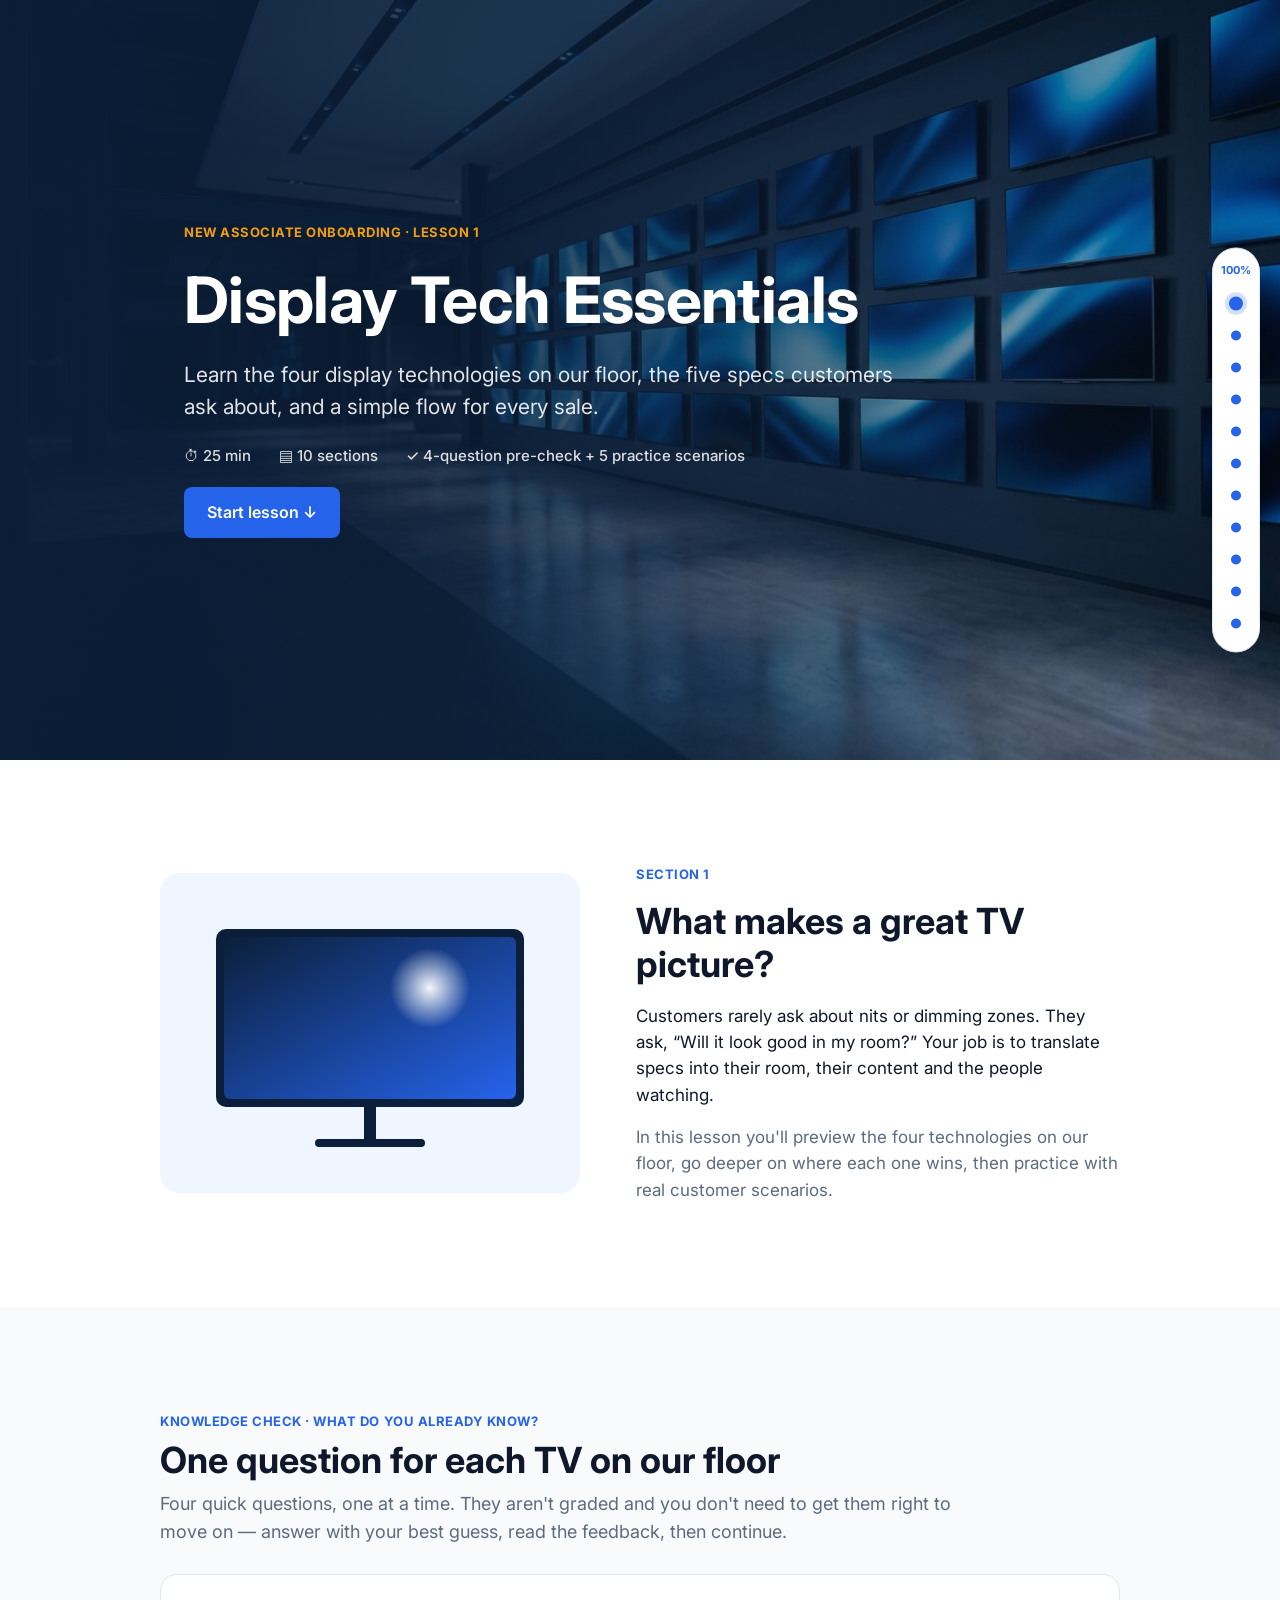
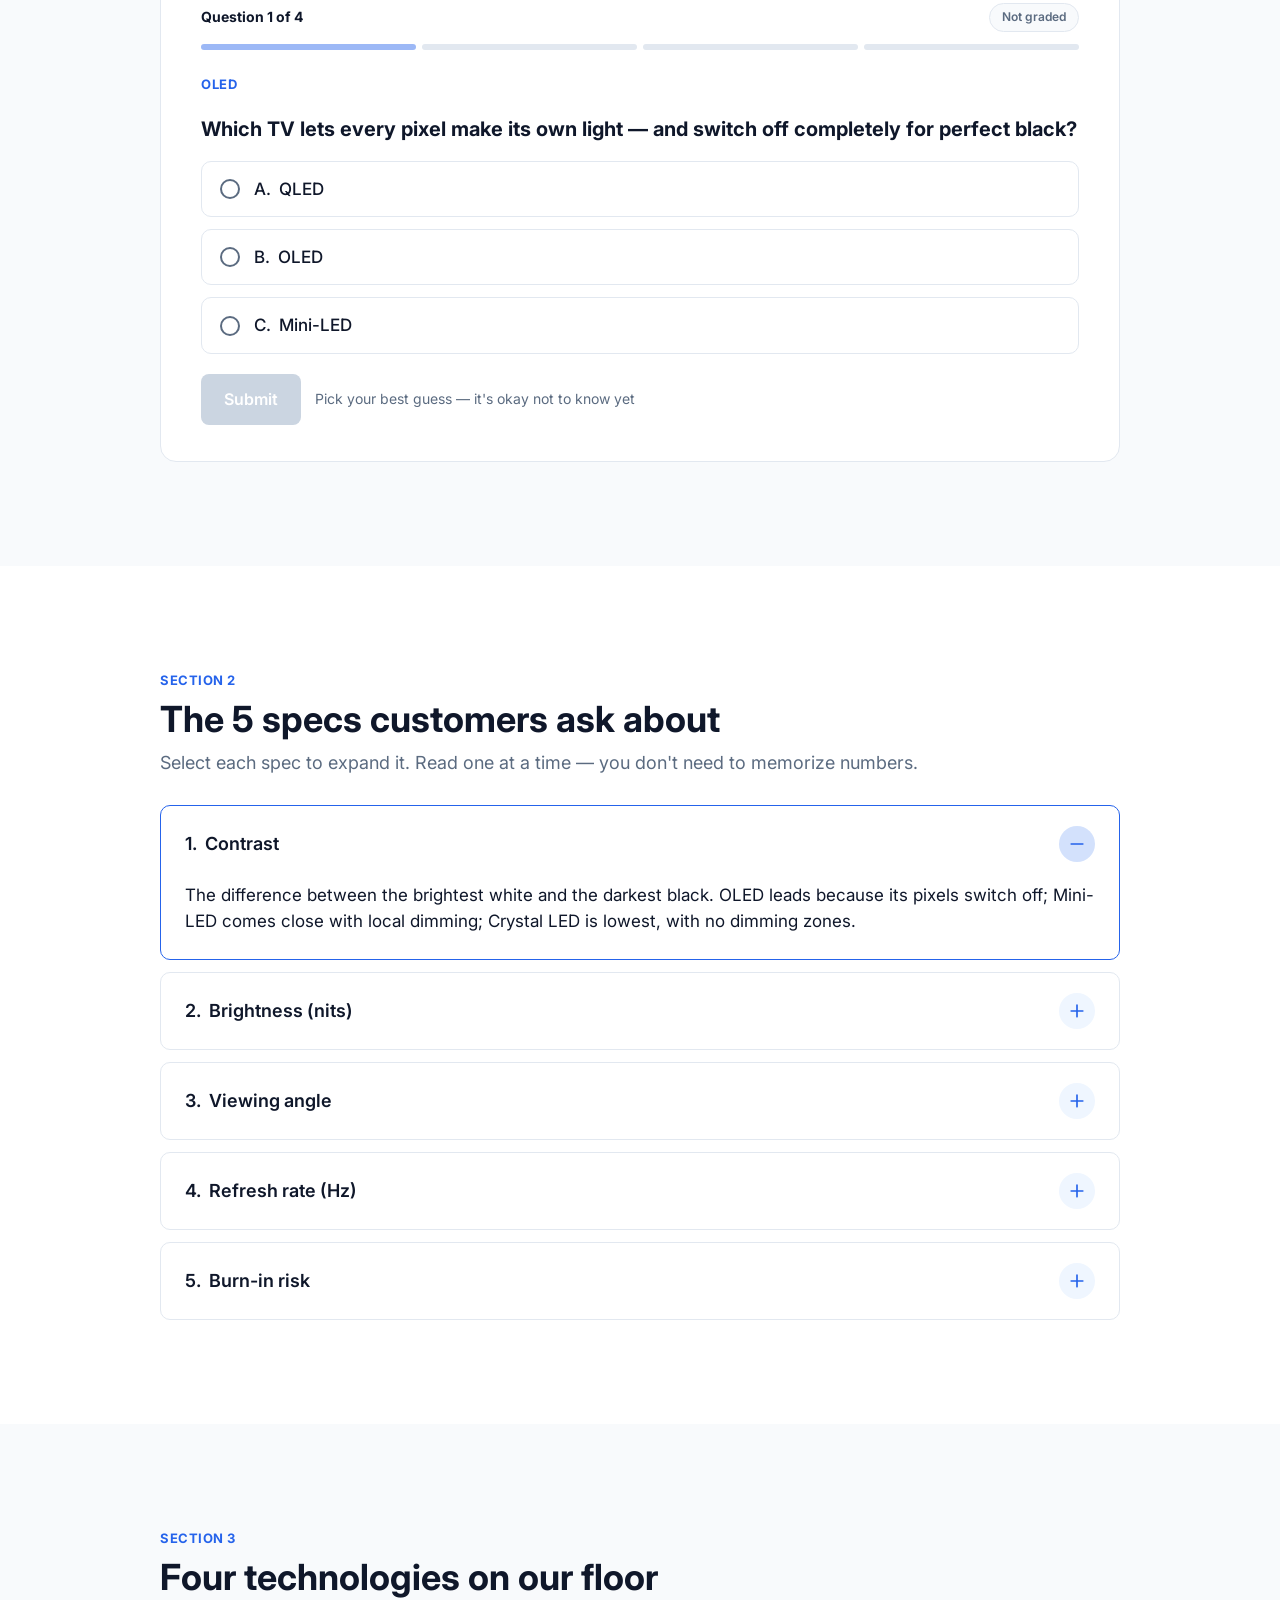
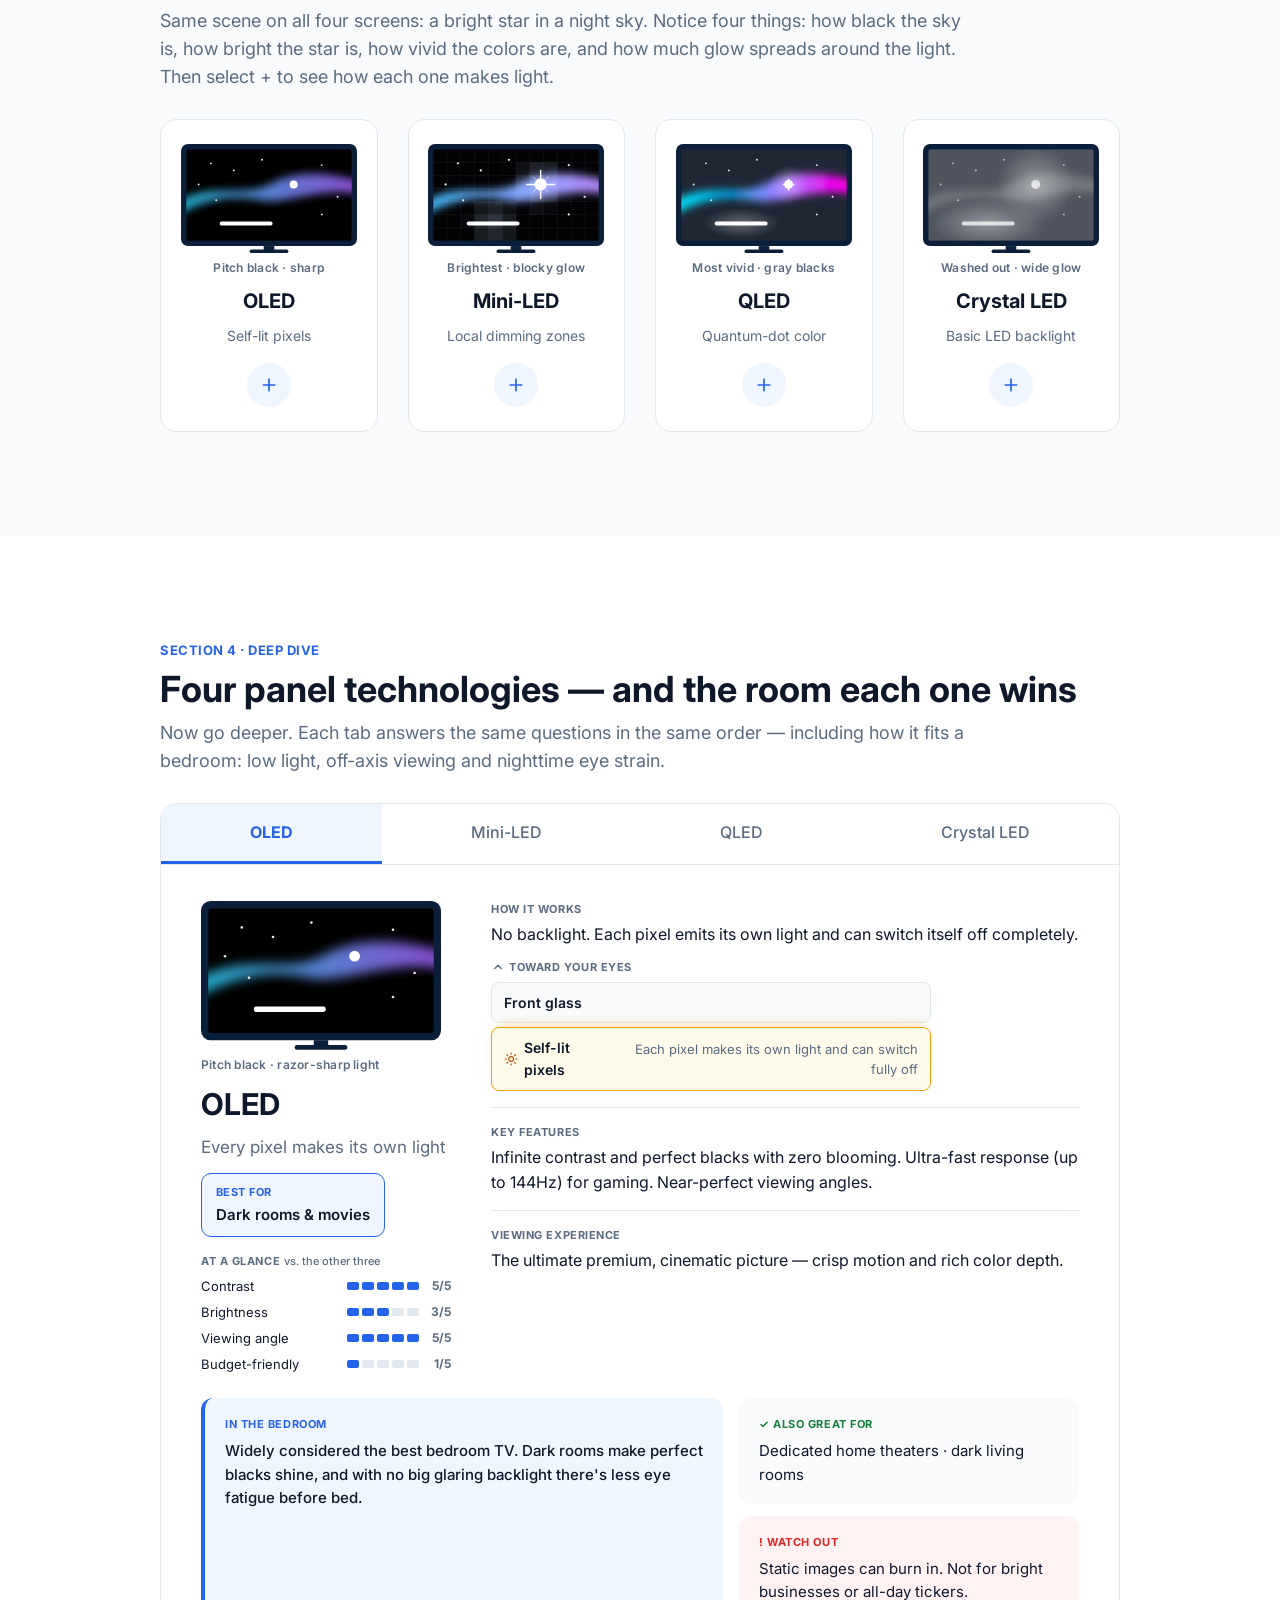
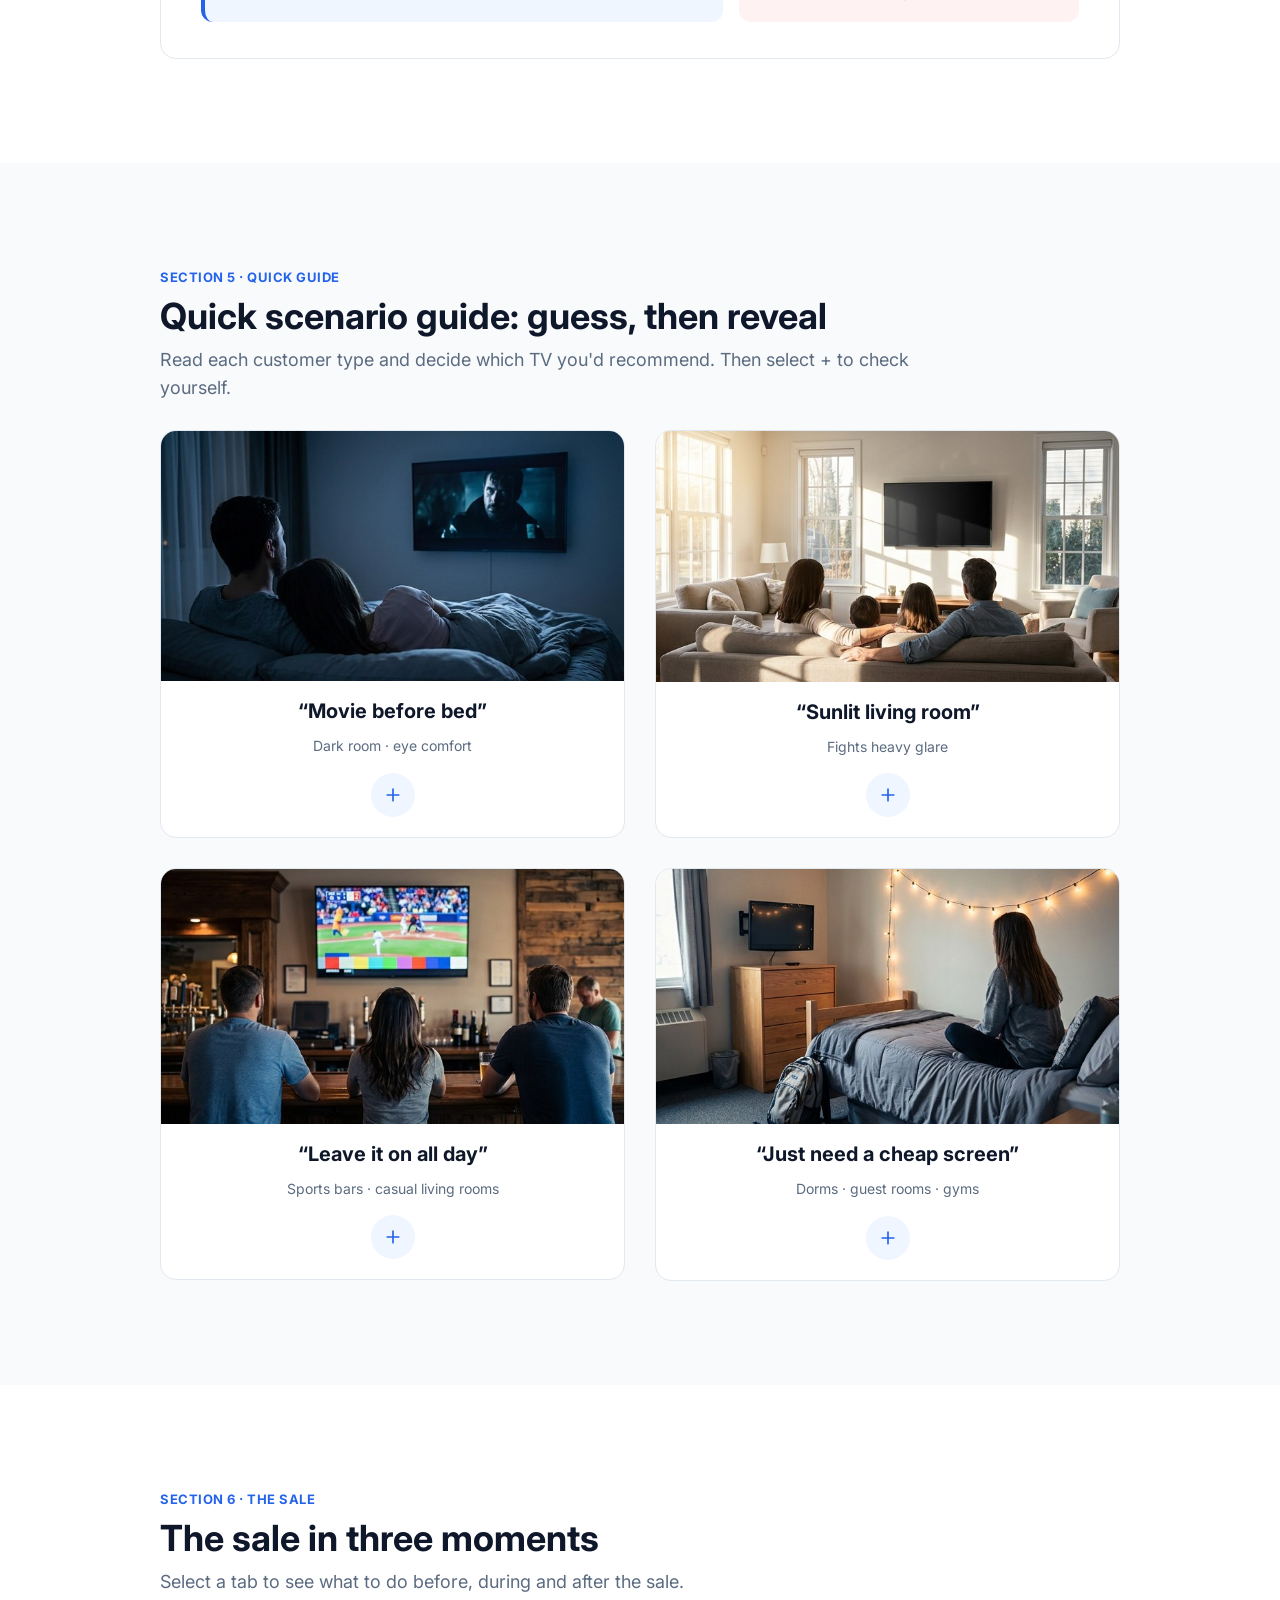
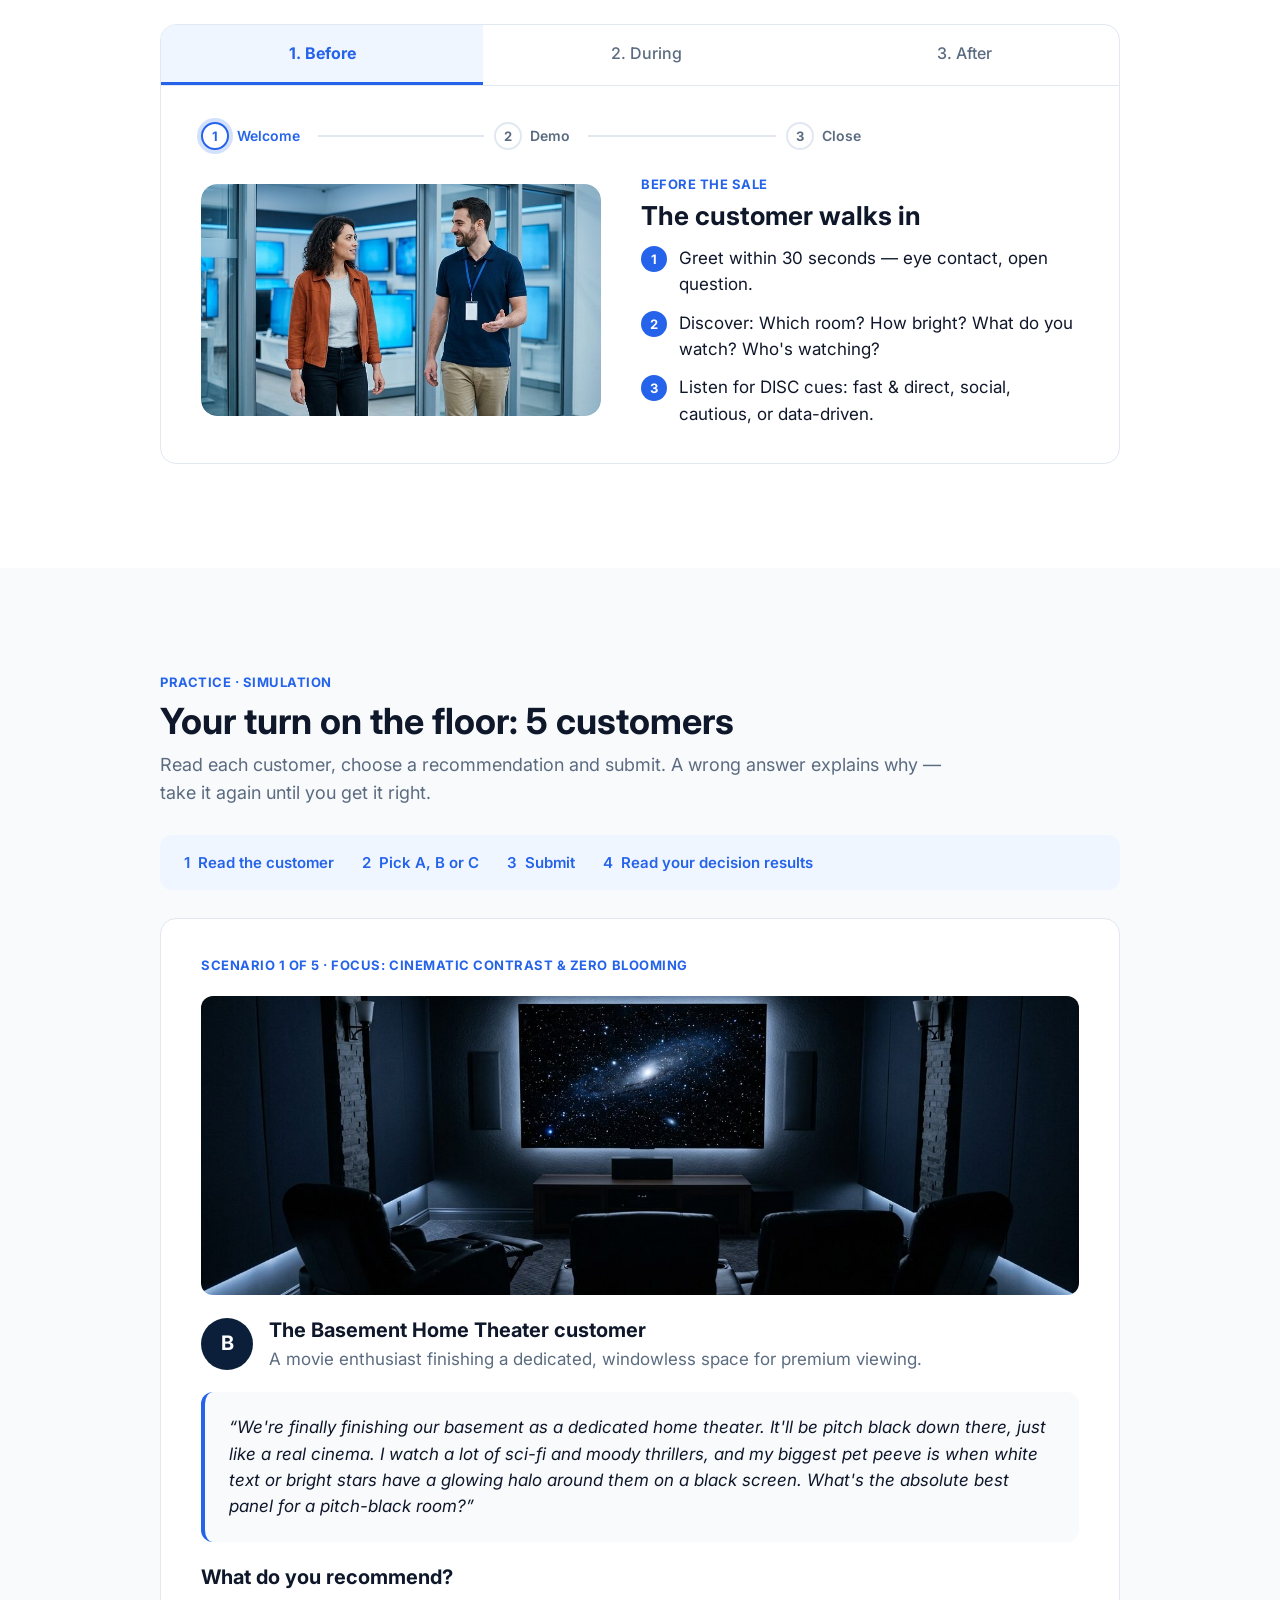
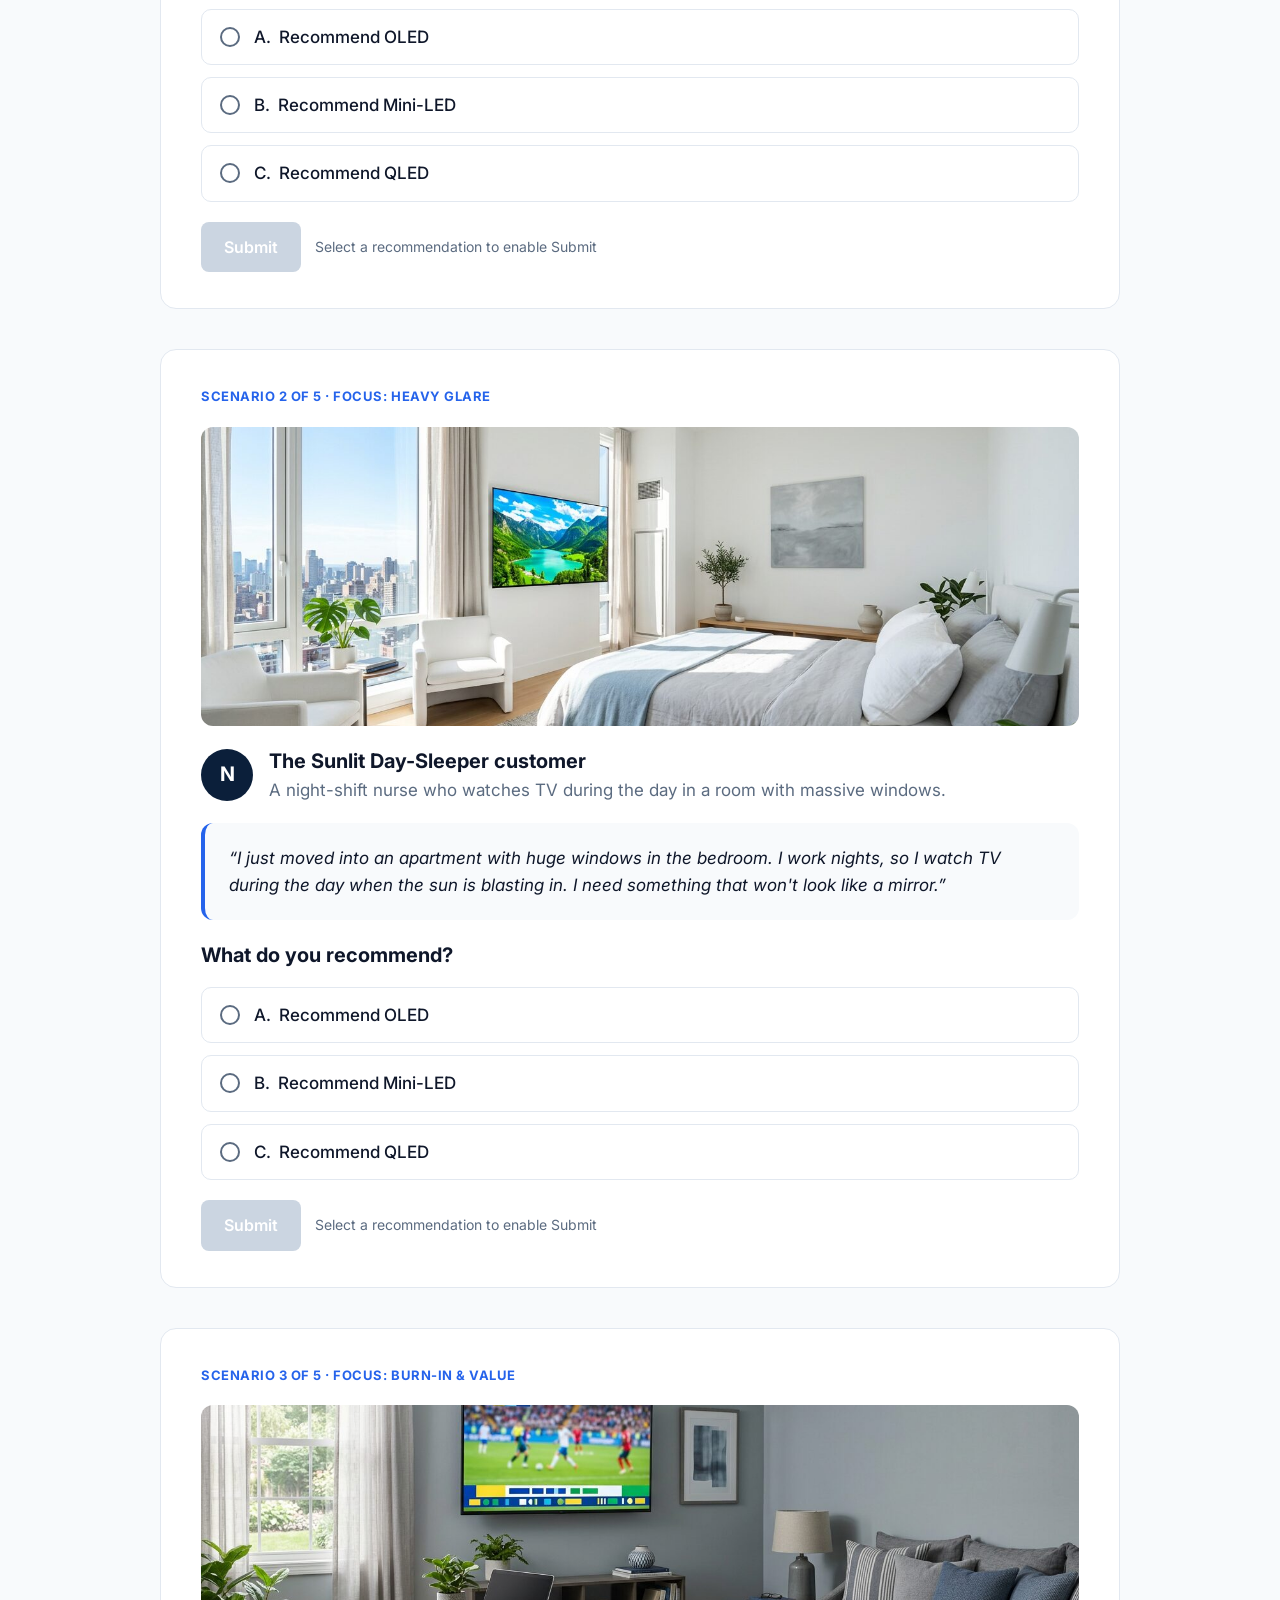
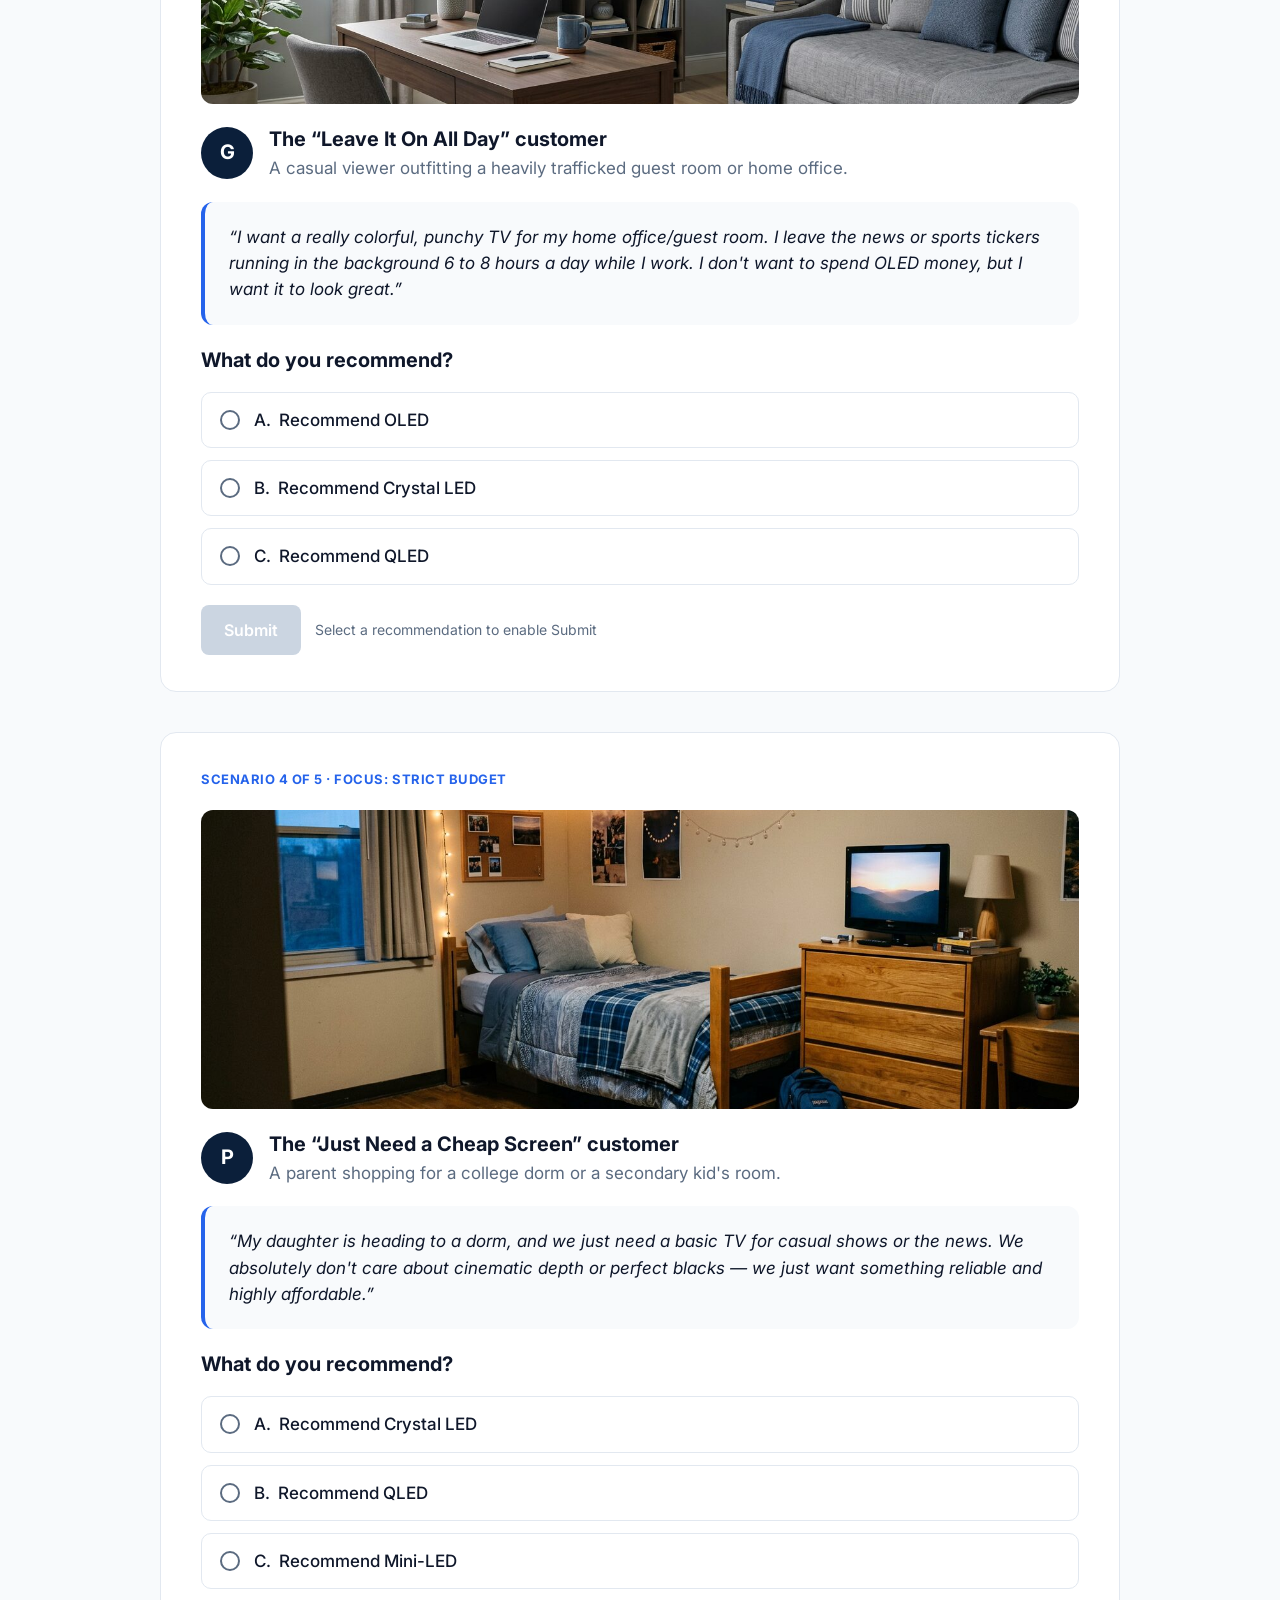
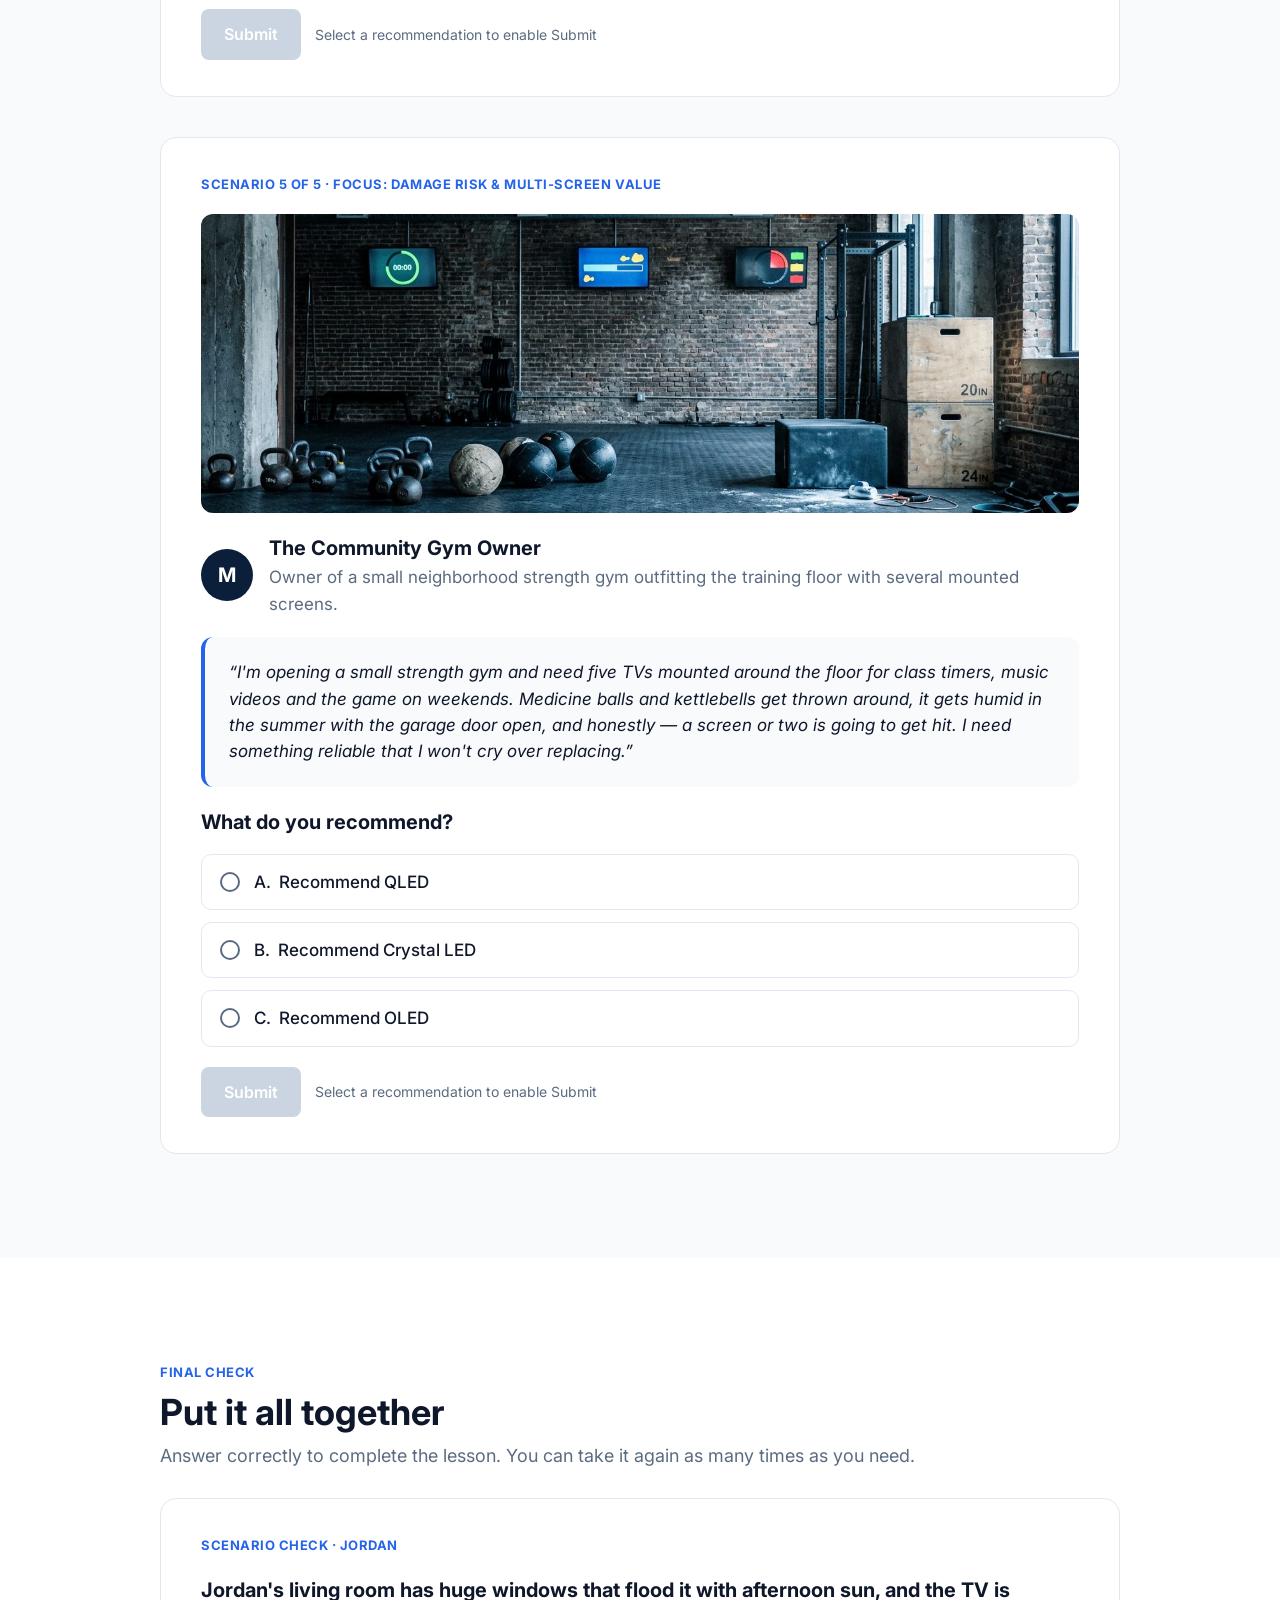
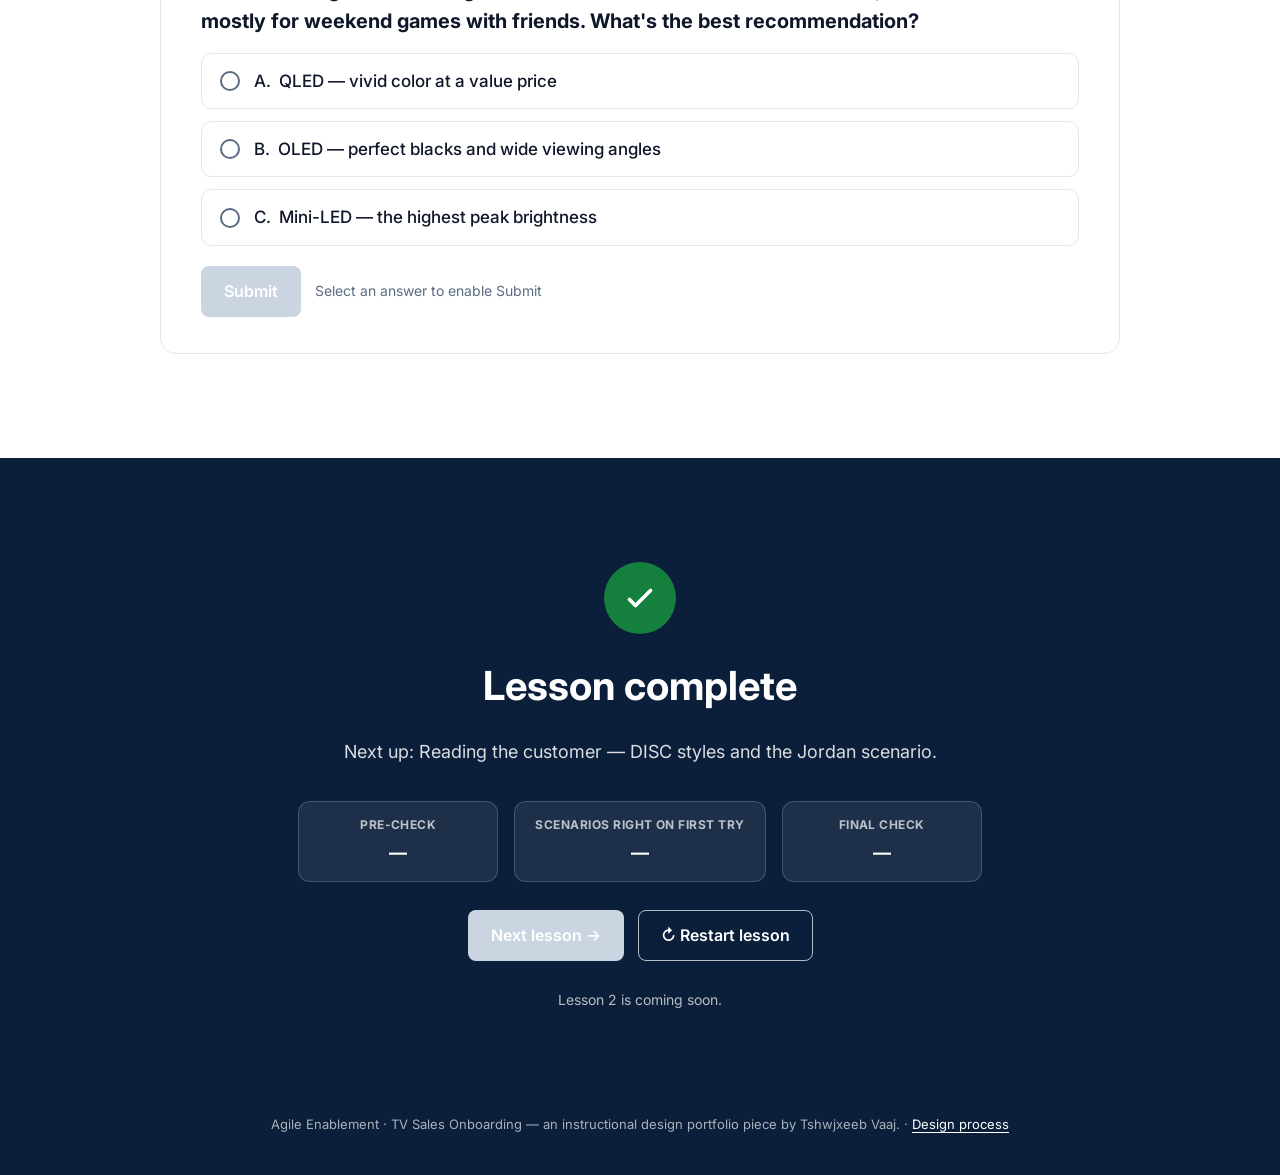
==== commit 8b2fdf0c: "Reserve guide photo space before images load Co-Authored-By: Claude Opus 5.5 <noreply@anthropic.com>" ====
--- a/index.html
+++ b/index.html
@@ -9,7 +9,7 @@
   <link rel="preconnect" href="https://fonts.googleapis.com">
   <link rel="preconnect" href="https://fonts.gstatic.com" crossorigin>
   <link href="https://fonts.googleapis.com/css2?family=Inter:ital,wght@0,400;0,500;0,600;0,700;1,400&display=swap" rel="stylesheet">
-  <link rel="stylesheet" href="css/styles.css?v=20261020150158">
+  <link rel="stylesheet" href="css/styles.css?v=20261020150215">
 </head>
 <body>
   <a class="skip-link" href="#s1">Skip to lesson content</a>
@@ -199,8 +199,8 @@
     <p>Agile Enablement · TV Sales Onboarding — an instructional design portfolio piece by Tshwjxeeb Vaaj. · <a href="process.html">Design process</a></p>
   </footer>
 
-  <script src="js/content.js?v=20261020150158"></script>
-  <script src="js/screens.js?v=20261020150158"></script>
-  <script src="js/app.js?v=20261020150158"></script>
+  <script src="js/content.js?v=20261020150215"></script>
+  <script src="js/screens.js?v=20261020150215"></script>
+  <script src="js/app.js?v=20261020150215"></script>
 </body>
 </html>
--- a/css/styles.css
+++ b/css/styles.css
@@ -330,3 +330,4 @@
 .reveal--photo.is-open .reveal__face { border-width: 2px; }
 #guideGrid { grid-template-columns: repeat(2, minmax(0, 1fr)); }
 @media (max-width: 640px) { #guideGrid { grid-template-columns: 1fr; } }
+.reveal__photo { align-self: stretch; }
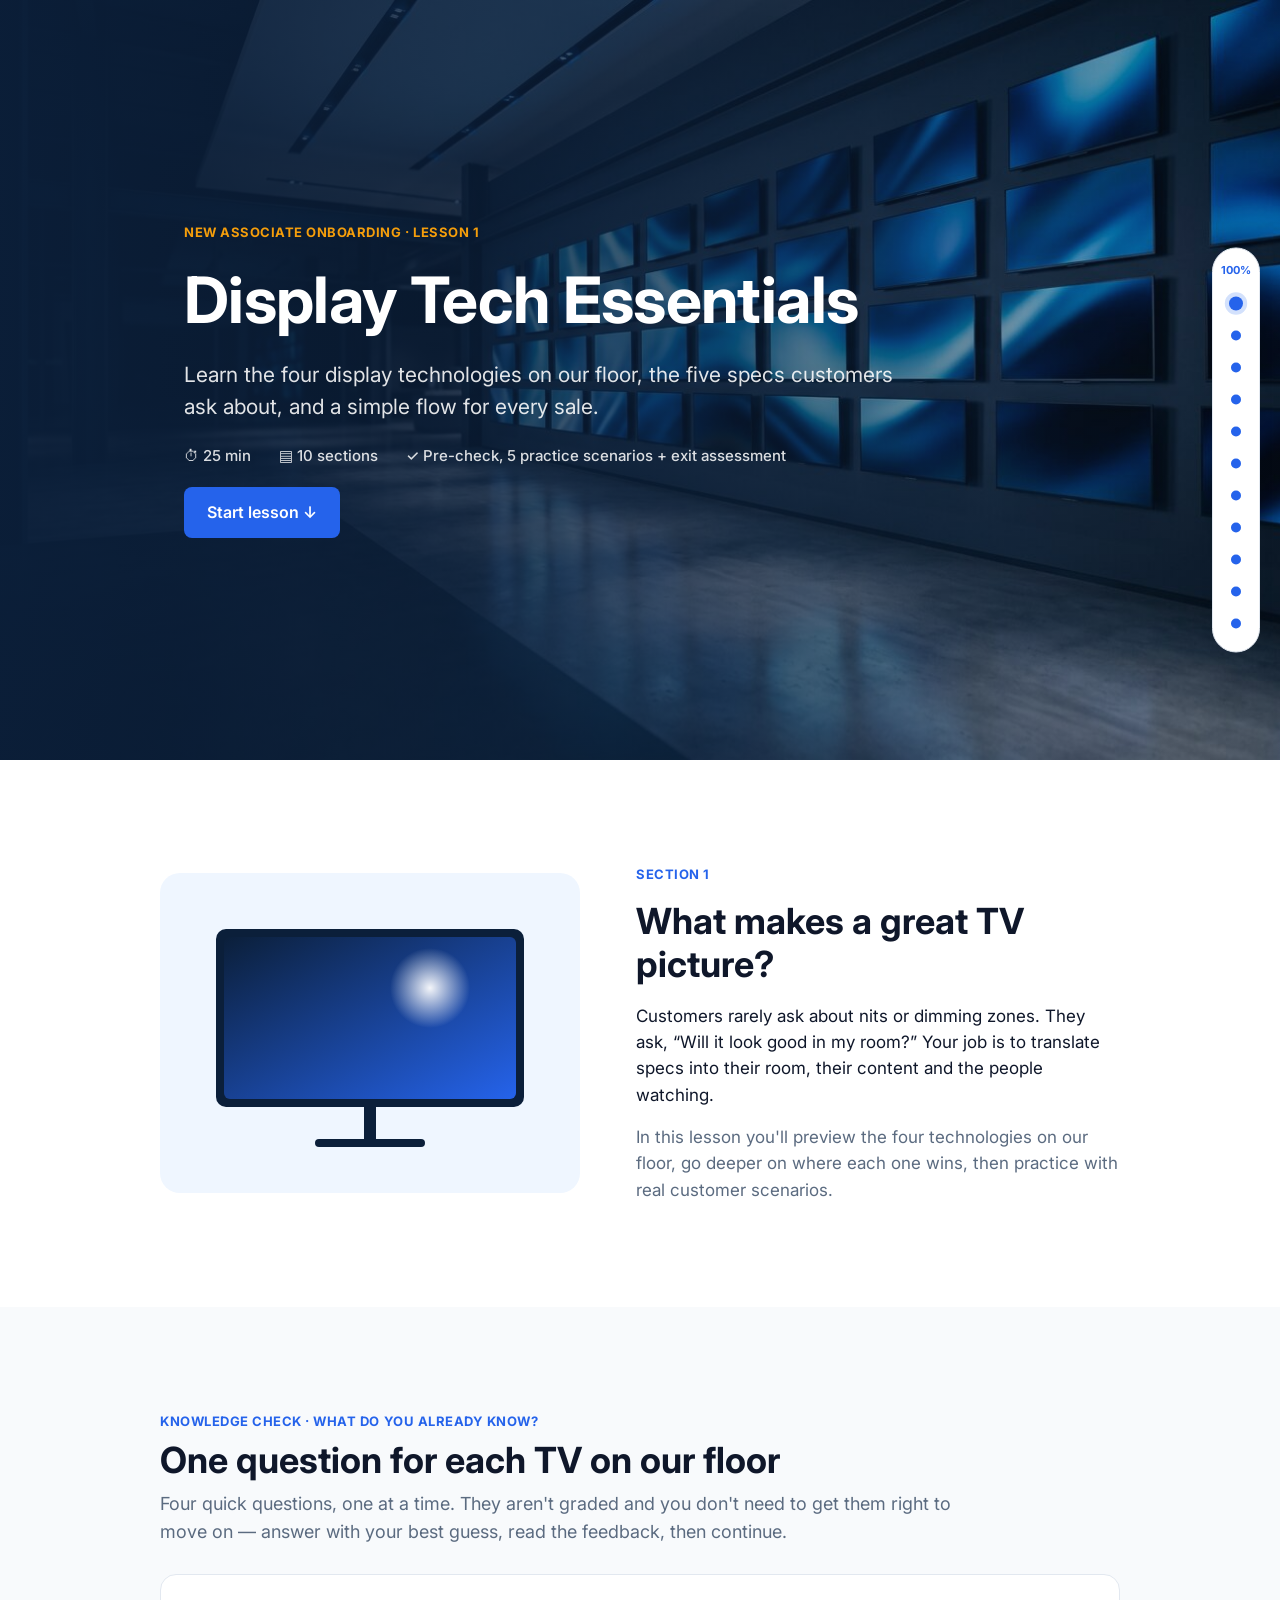
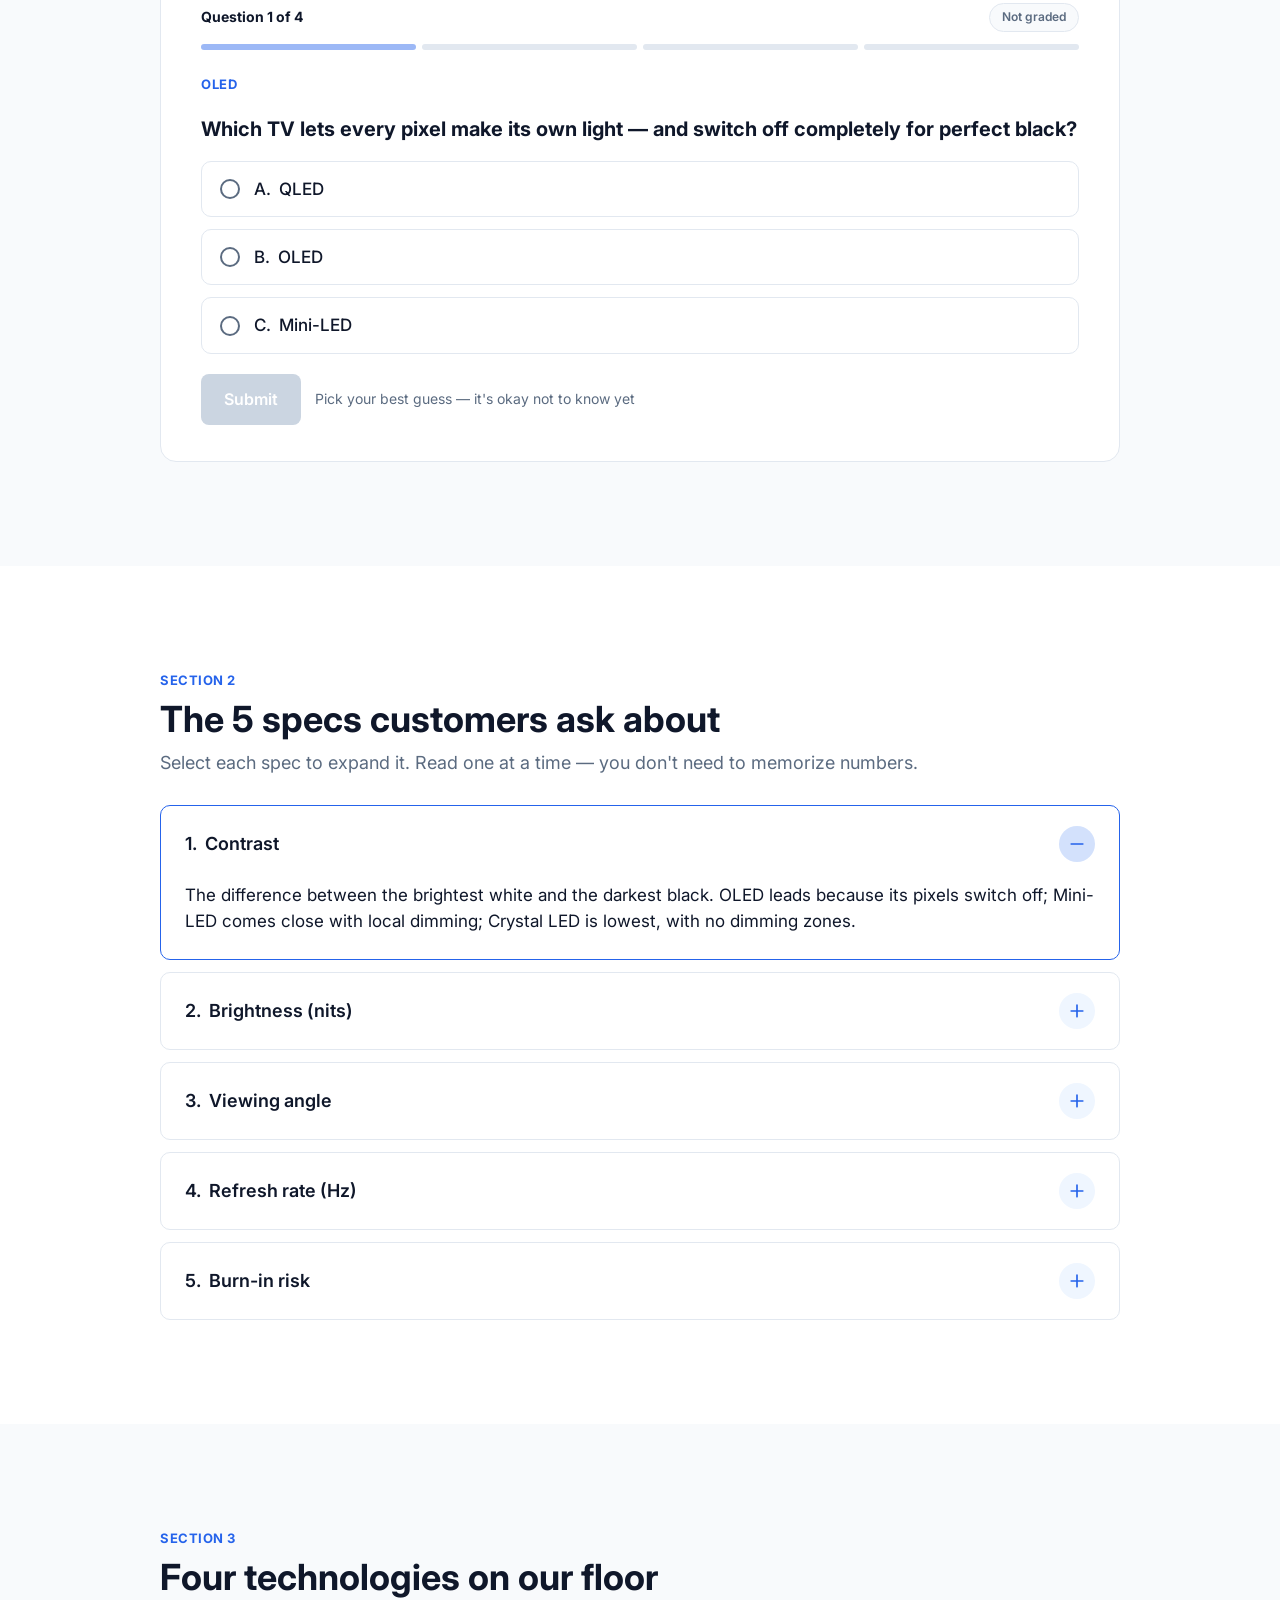
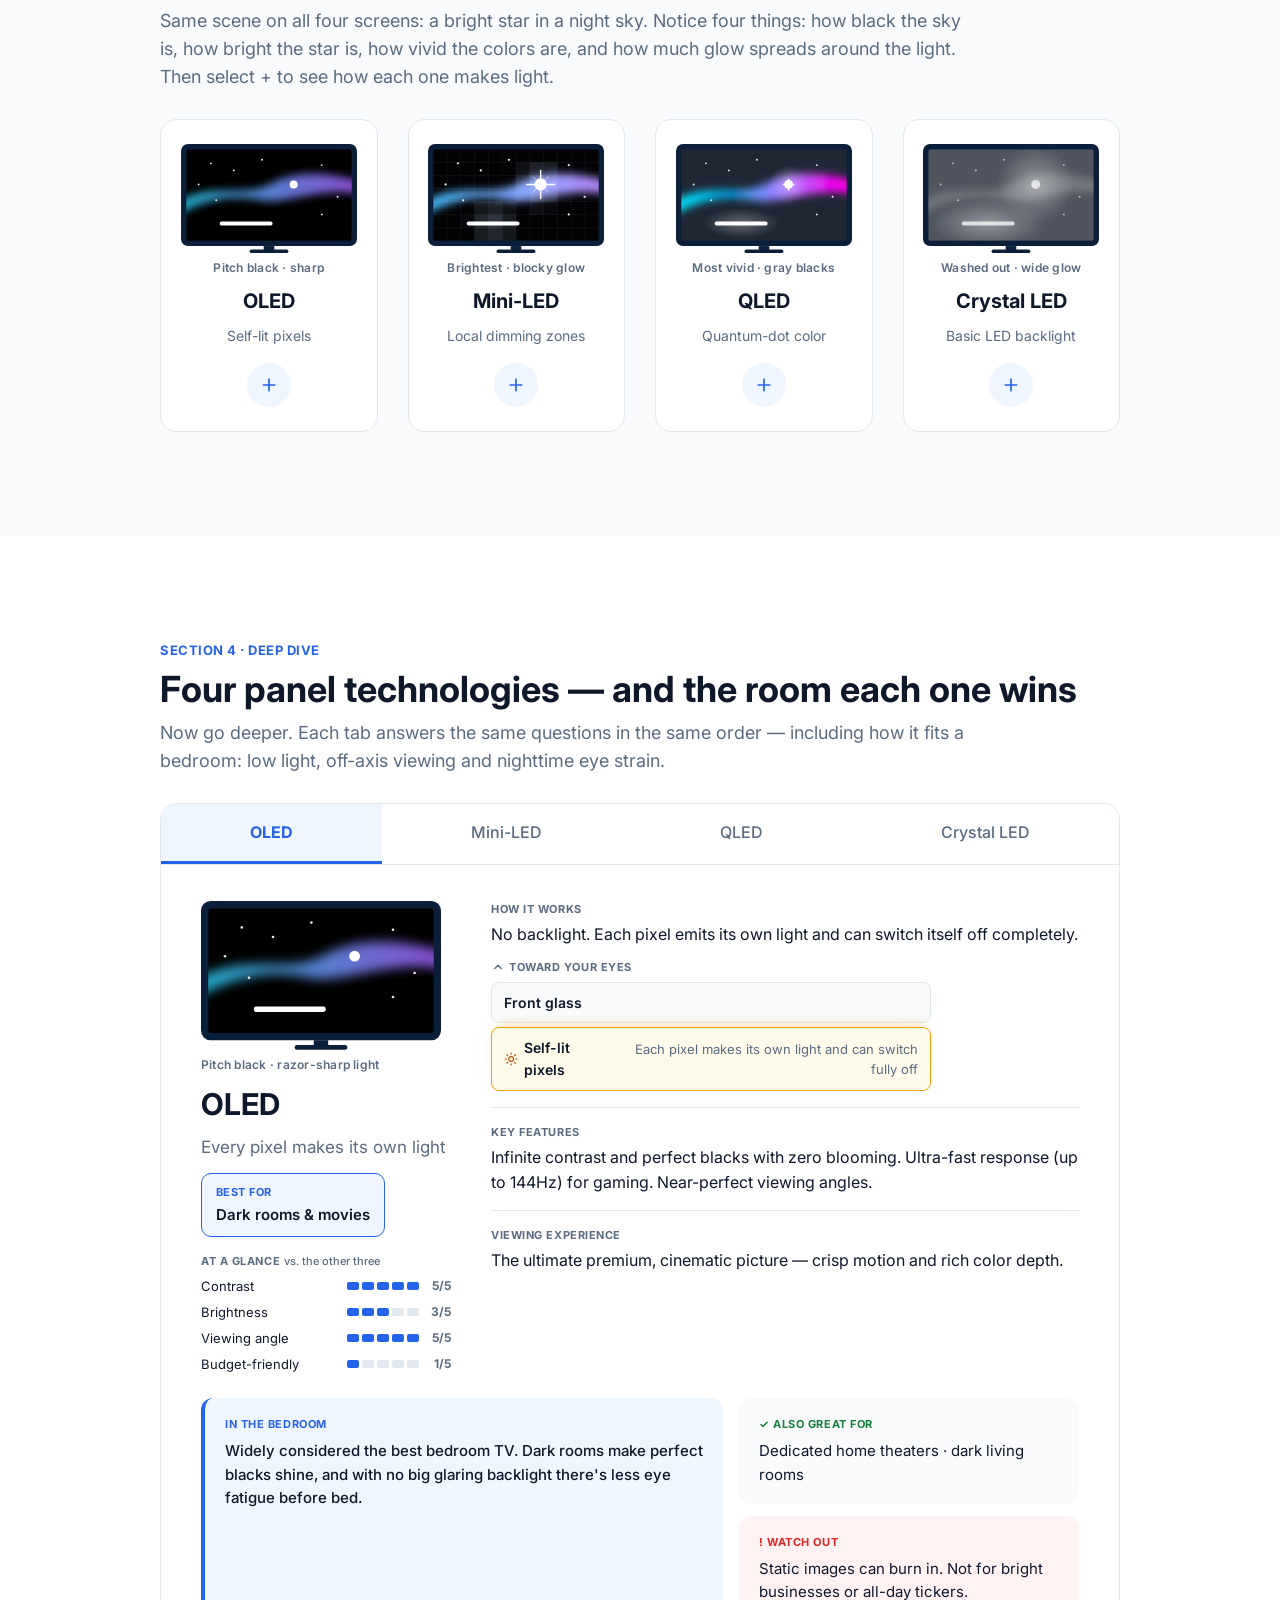
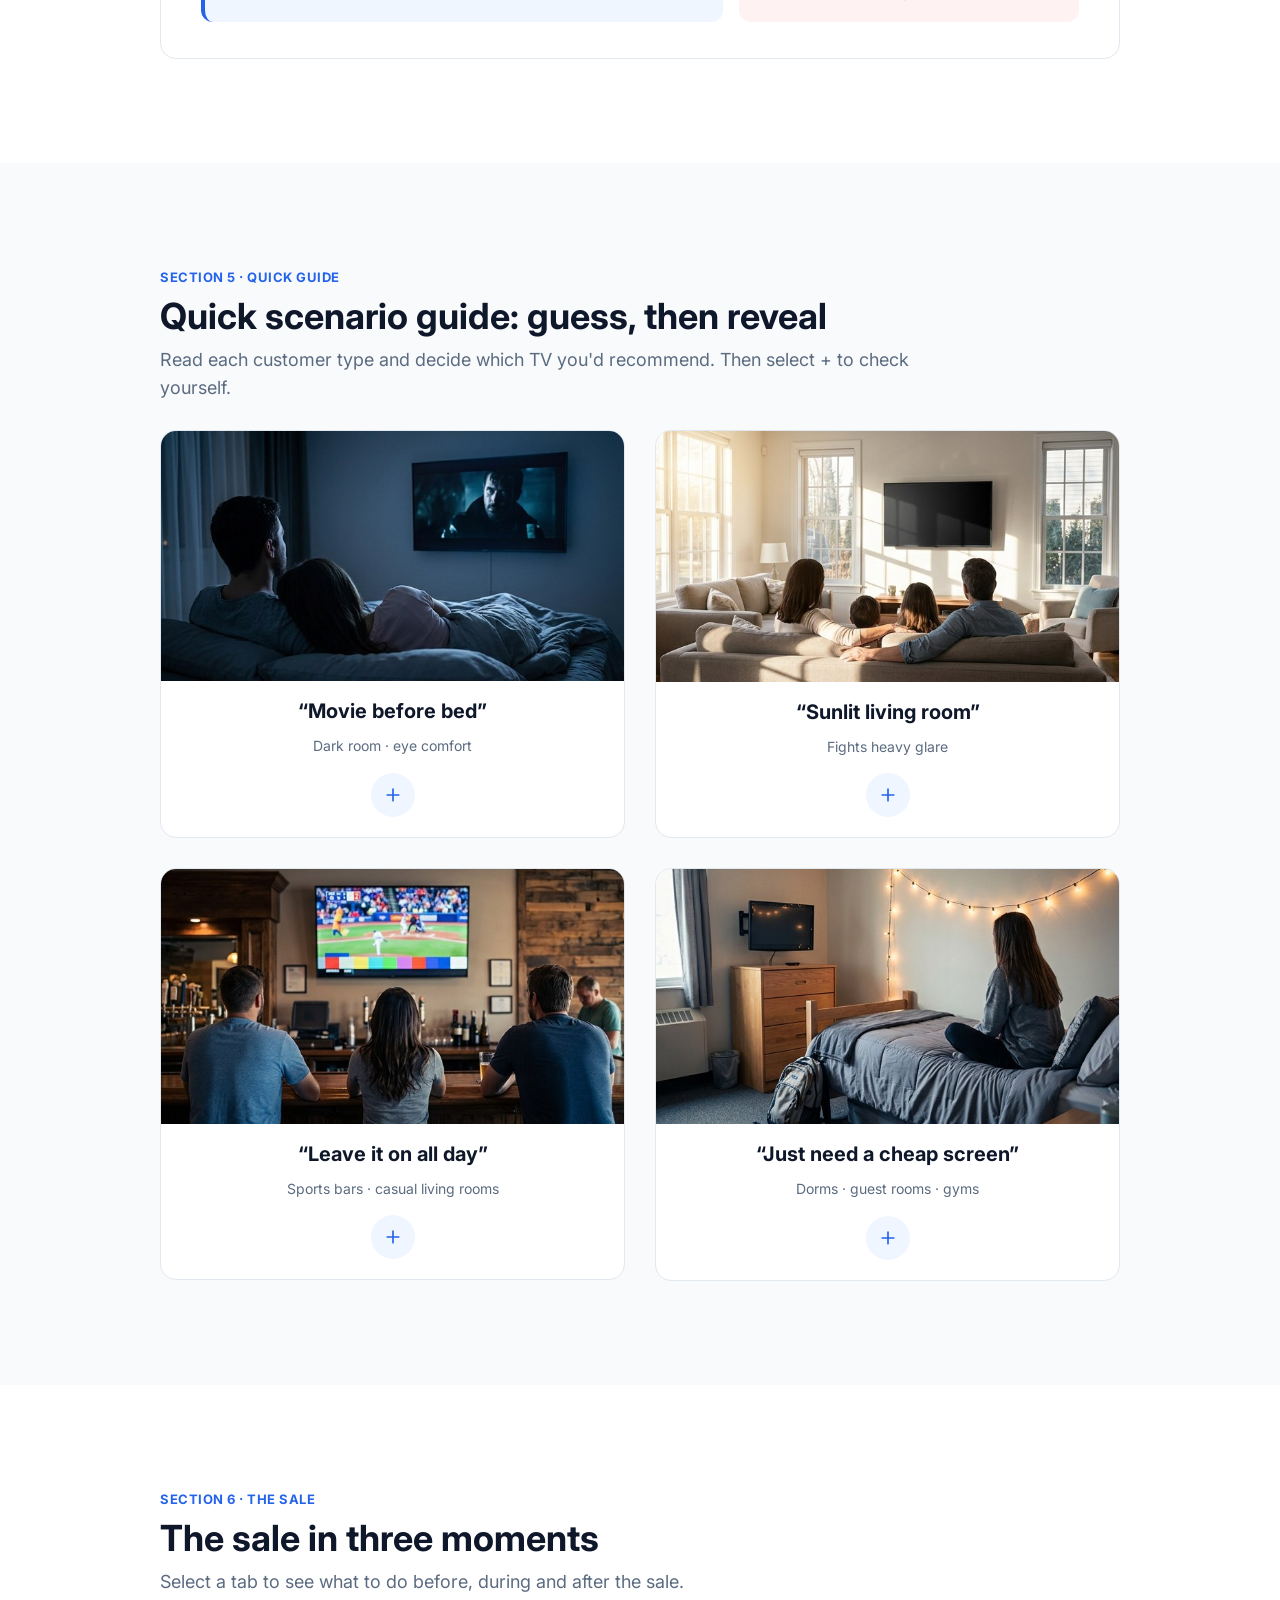
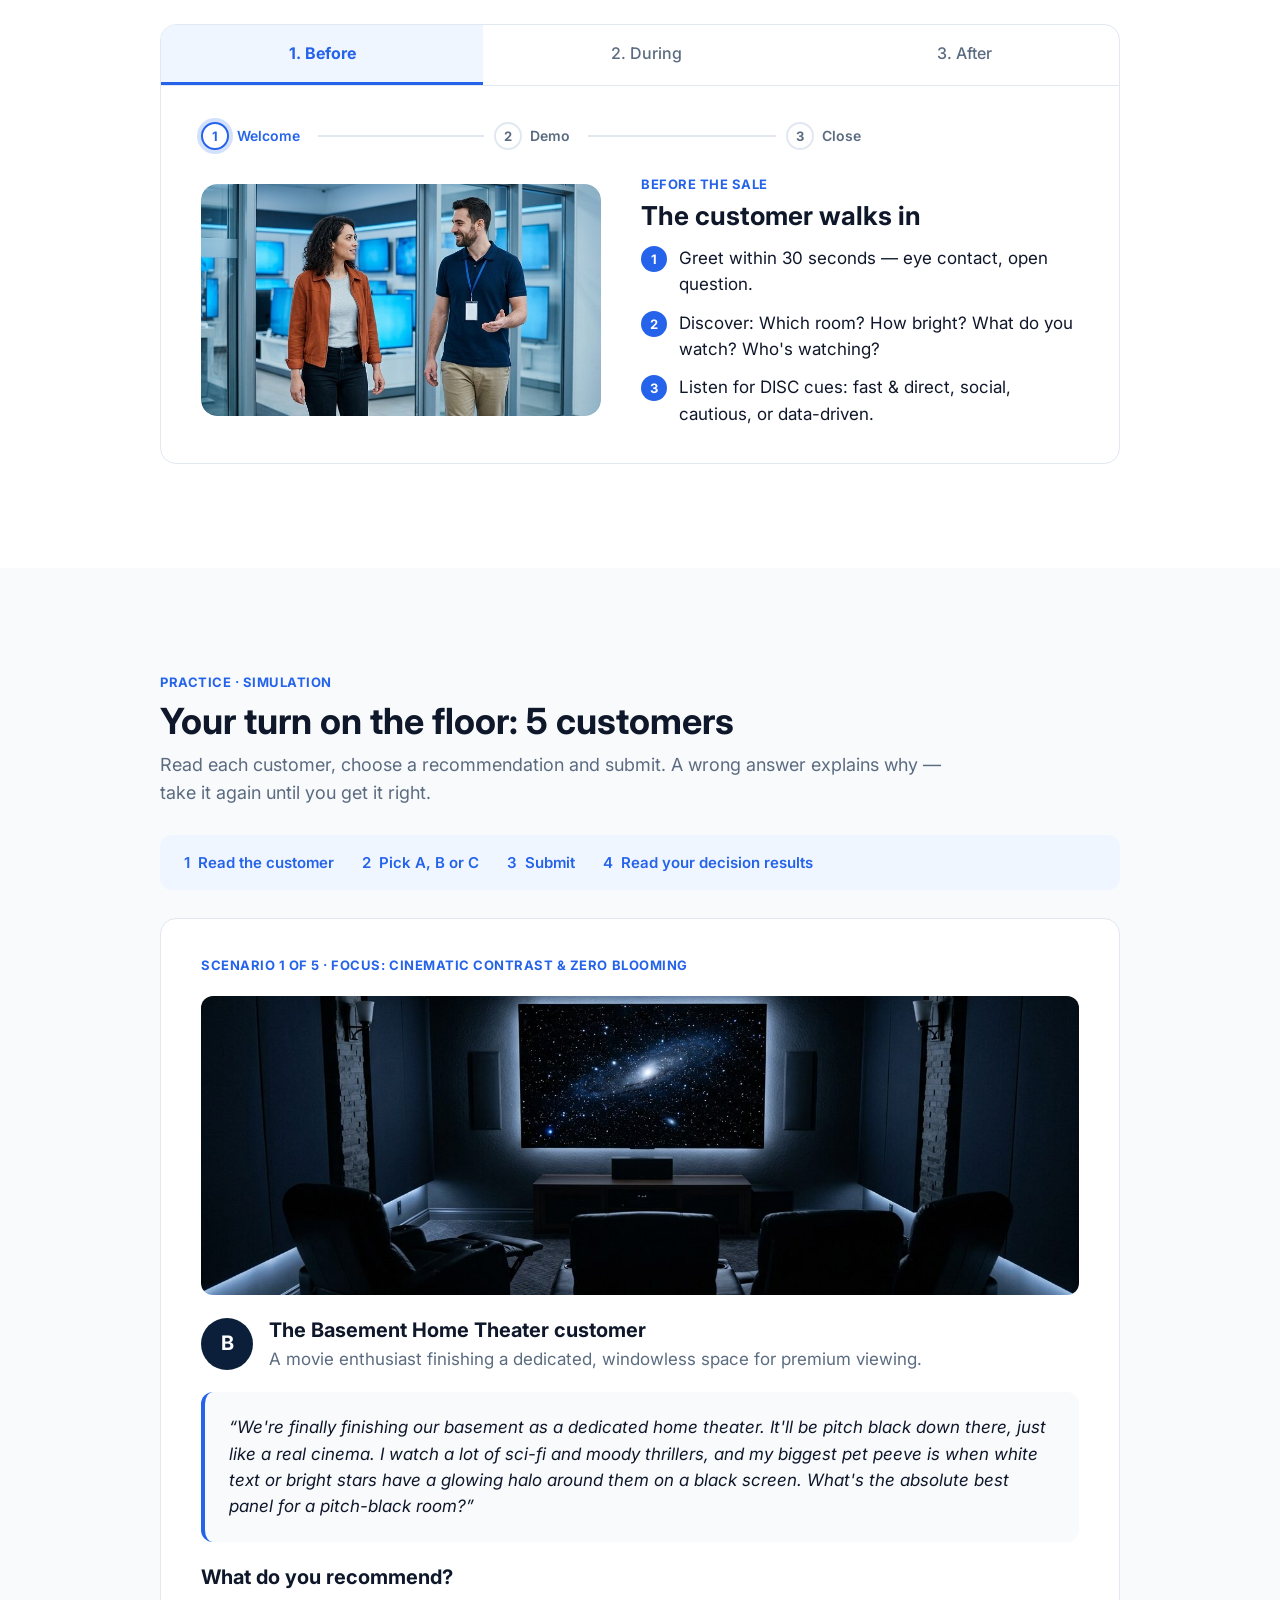
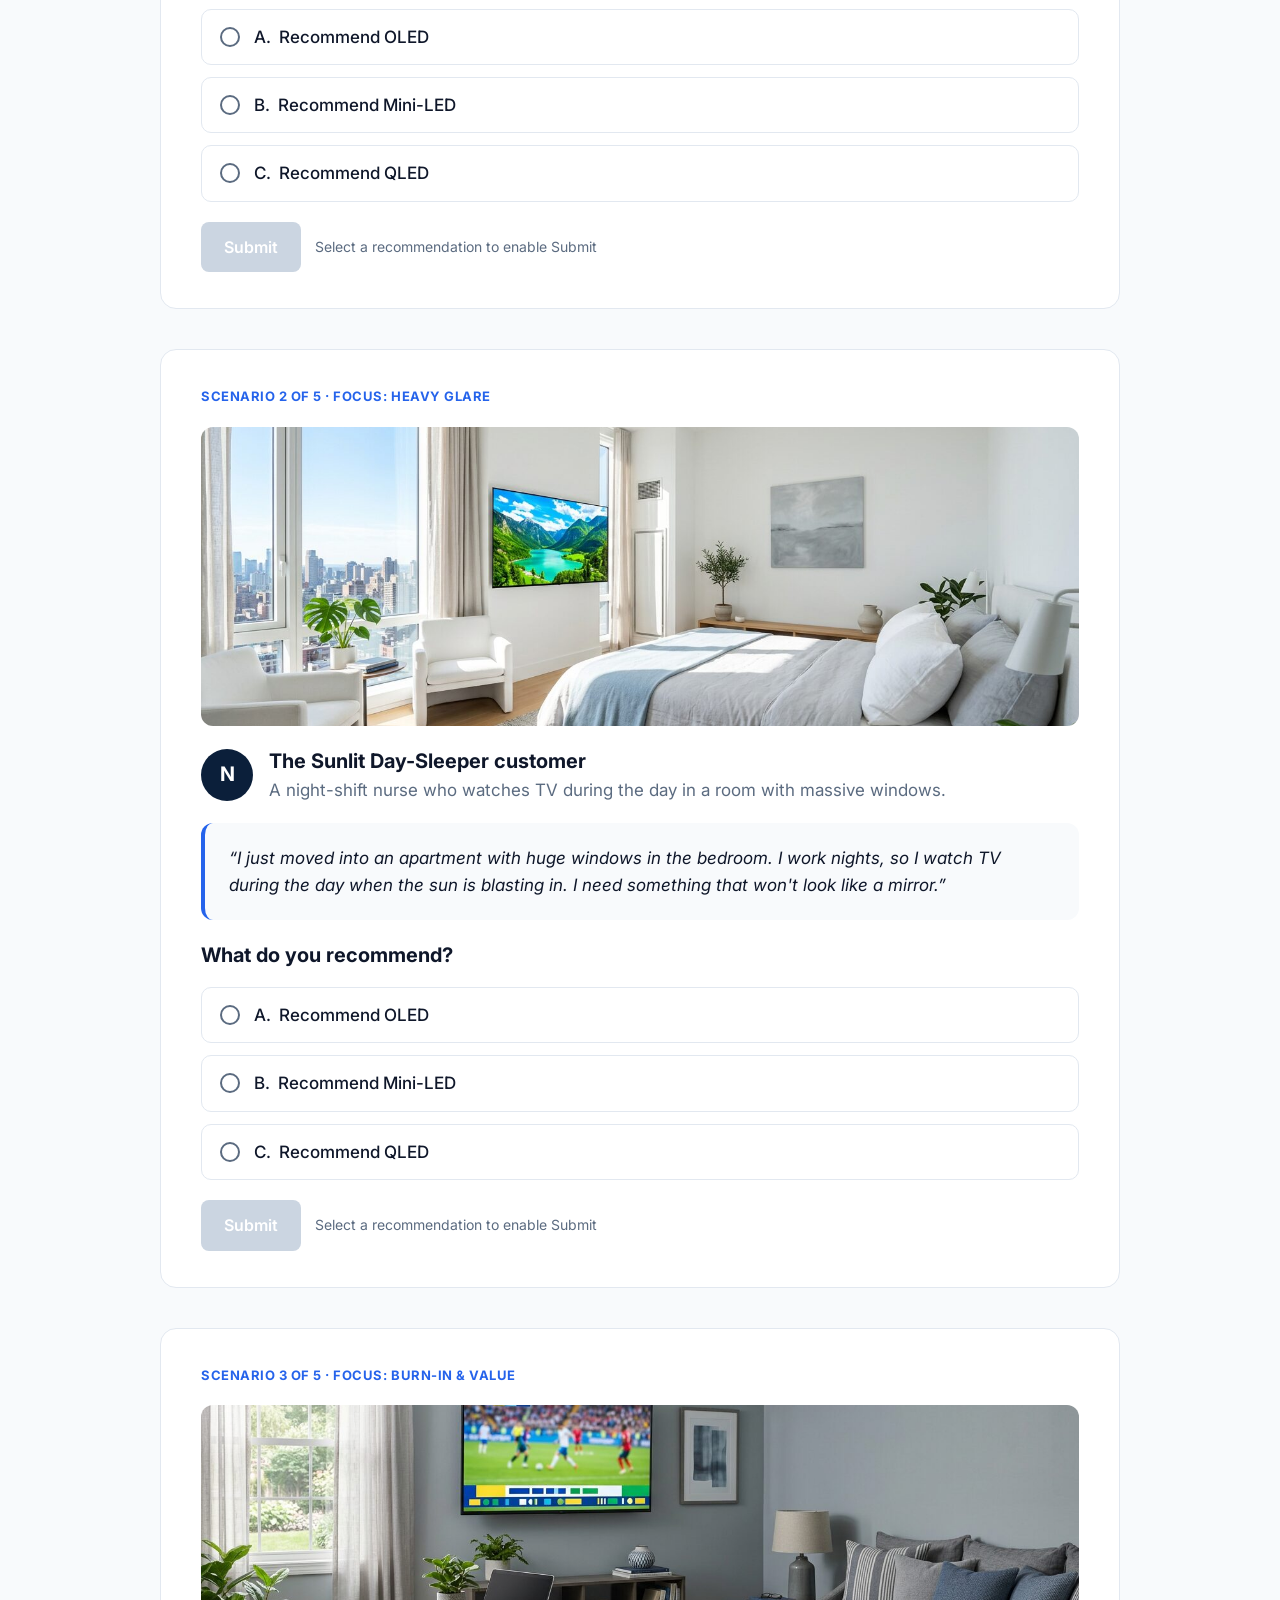
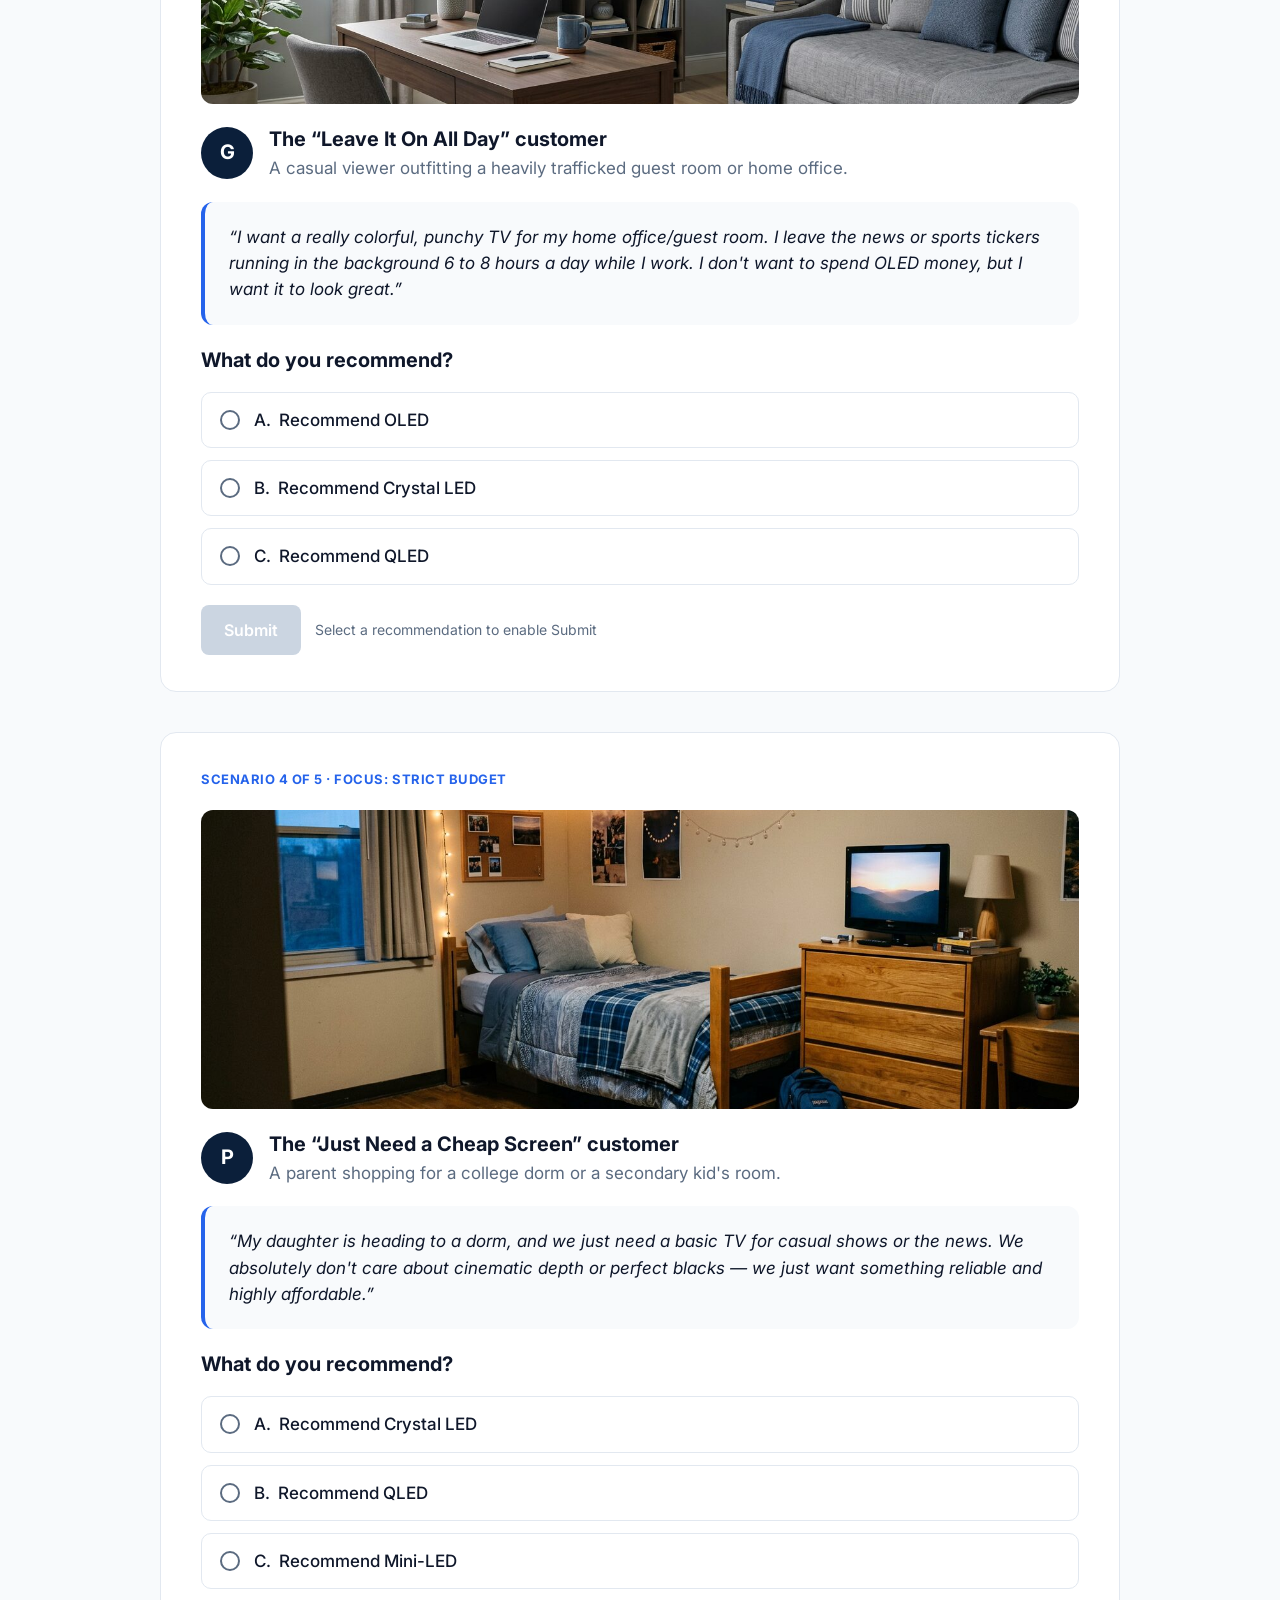
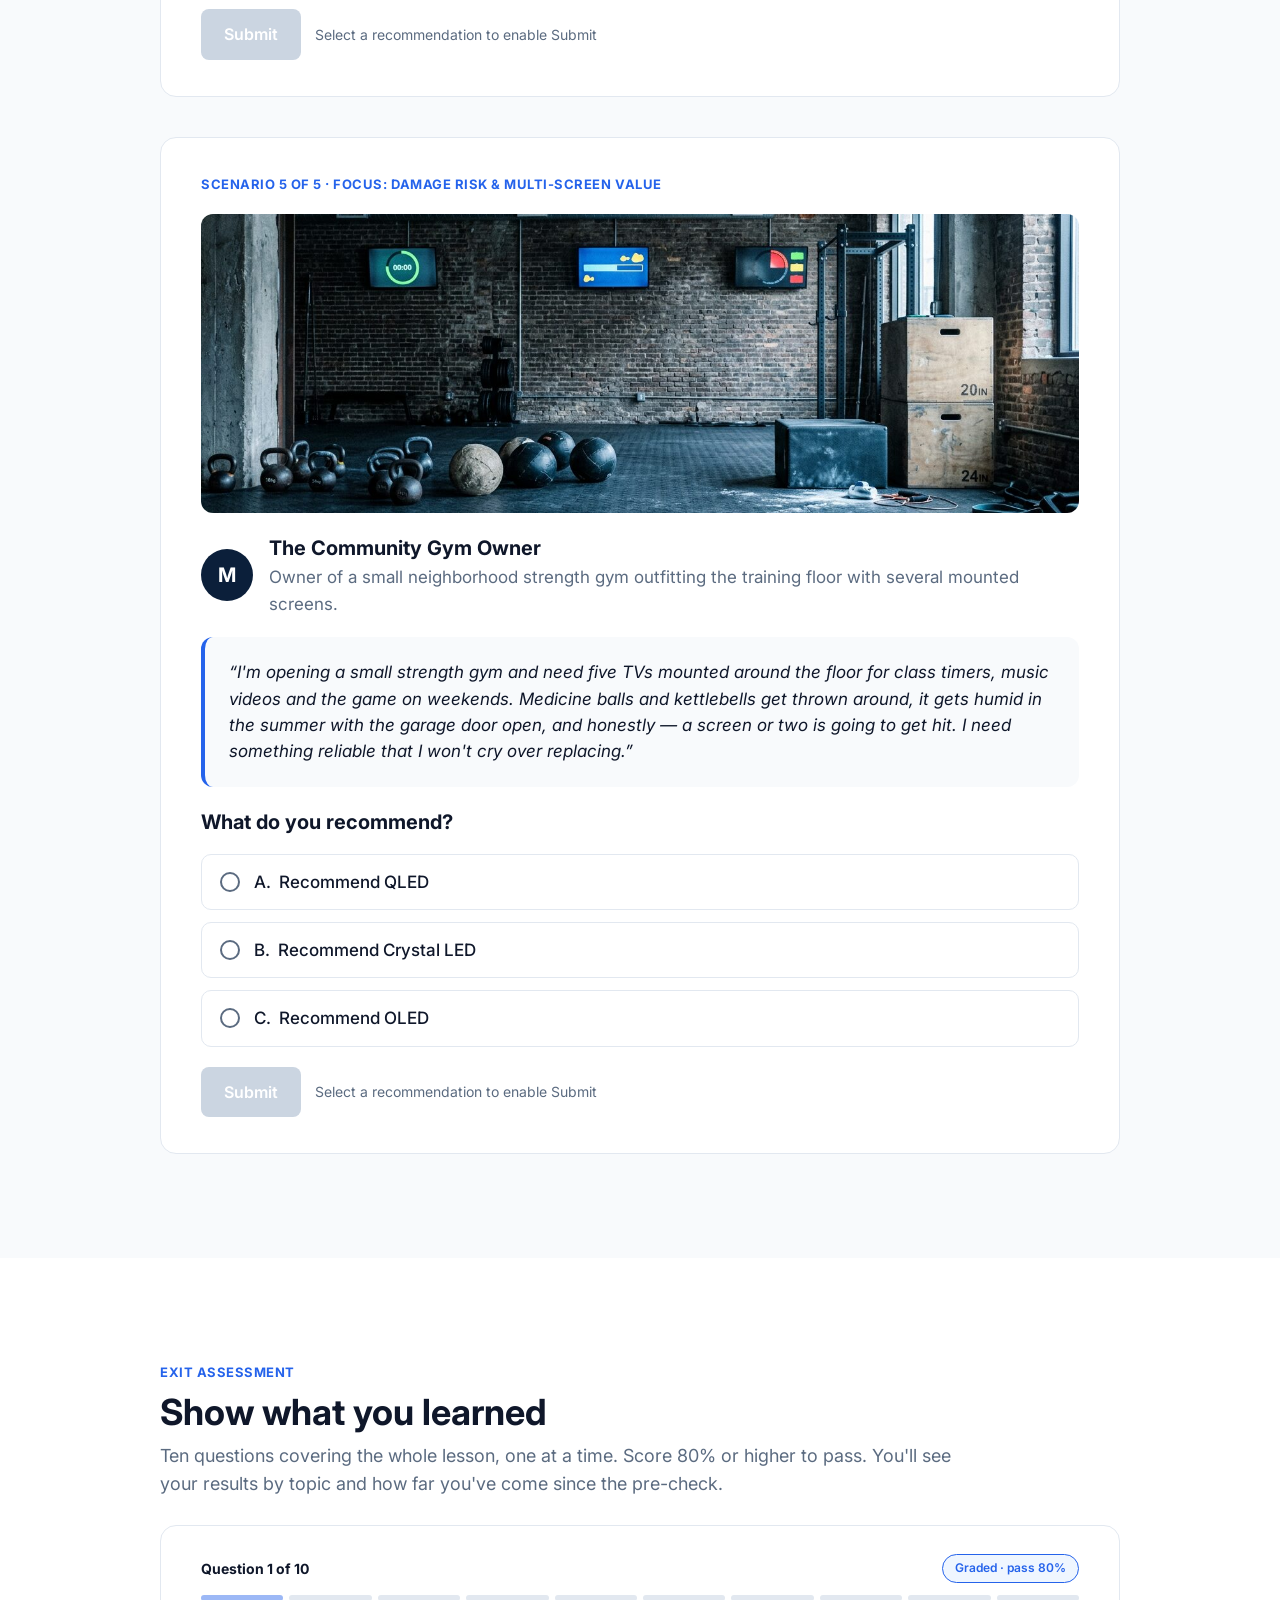
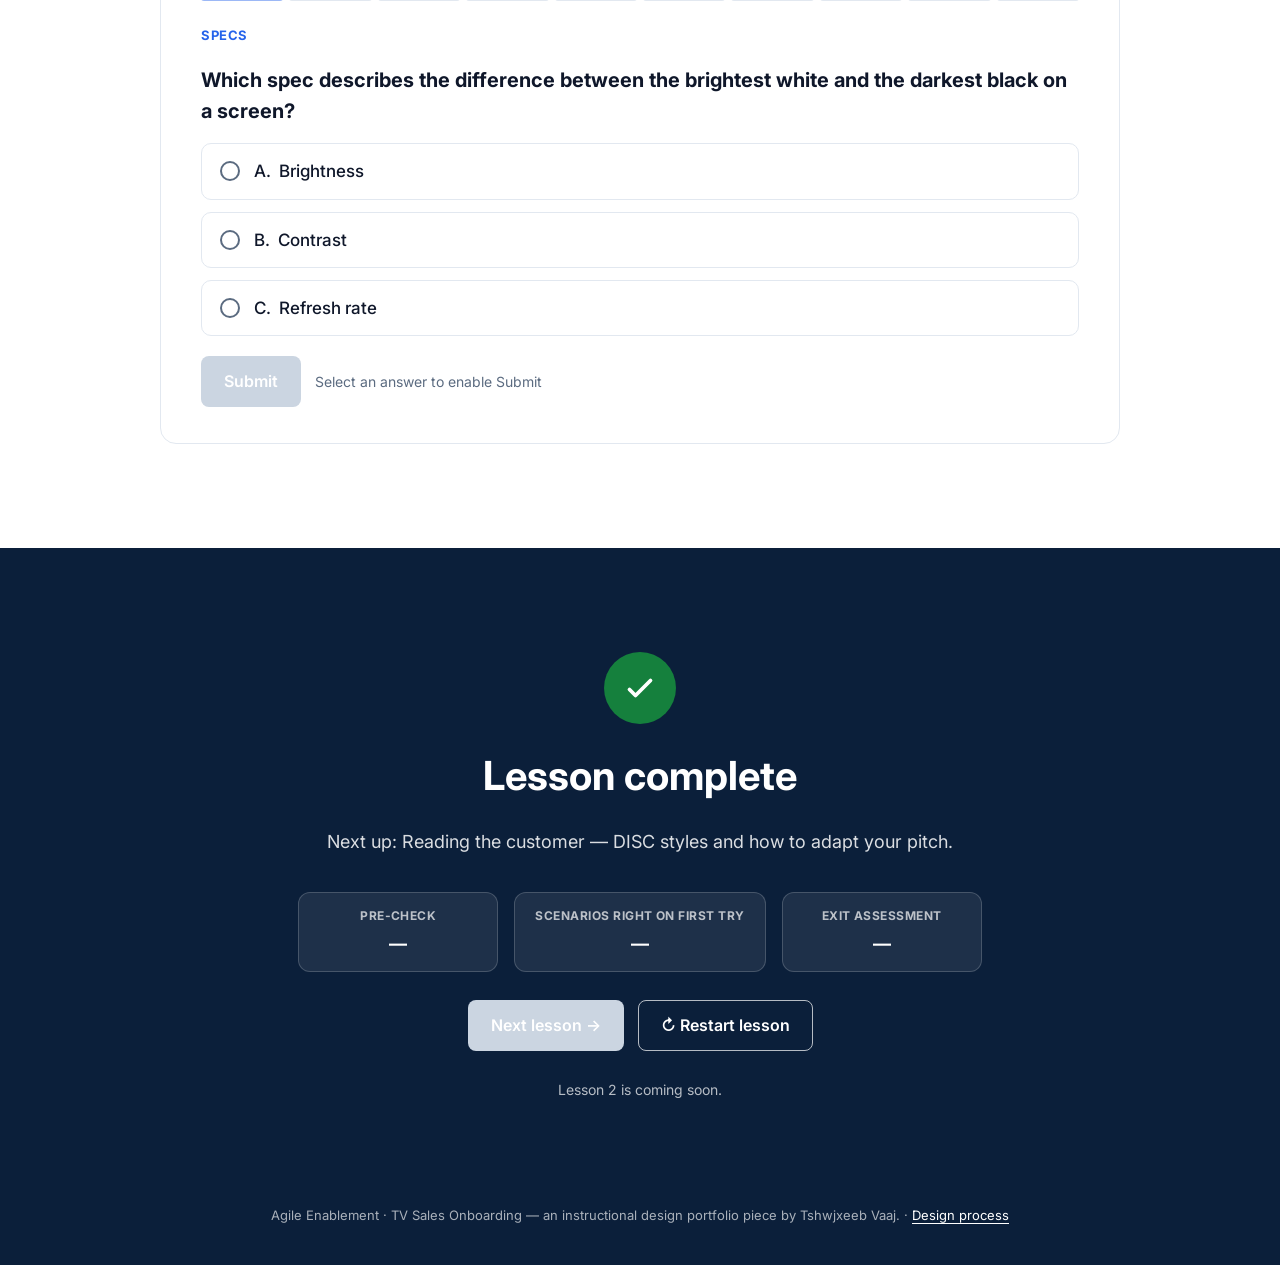
==== commit 515acf69: "Replace Jordan final check with a 10-question exit assessment Graded (80% pass), one question at a t" ====
--- a/index.html
+++ b/index.html
@@ -9,7 +9,7 @@
   <link rel="preconnect" href="https://fonts.googleapis.com">
   <link rel="preconnect" href="https://fonts.gstatic.com" crossorigin>
   <link href="https://fonts.googleapis.com/css2?family=Inter:ital,wght@0,400;0,500;0,600;0,700;1,400&display=swap" rel="stylesheet">
-  <link rel="stylesheet" href="css/styles.css?v=20261020150215">
+  <link rel="stylesheet" href="css/styles.css?v=20261020164646">
 </head>
 <body>
   <a class="skip-link" href="#s1">Skip to lesson content</a>
@@ -33,7 +33,7 @@
       <ul class="hero__meta">
         <li>⏱ 25 min</li>
         <li>▤ 10 sections</li>
-        <li>✓ 4-question pre-check + 5 practice scenarios</li>
+        <li>✓ Pre-check, 5 practice scenarios + exit assessment</li>
       </ul>
       <button class="btn btn--primary" id="startBtn" type="button">Start lesson ↓</button>
     </div>
@@ -161,15 +161,15 @@
       </div>
     </section>
 
-    <!-- 9 · FINAL CHECK -->
-    <section class="section section--card" id="s9" data-section data-label="Final check" aria-labelledby="h-s9">
-      <div class="col">
-        <header class="sec-head">
-          <p class="eyebrow">Final check</p>
-          <h2 id="h-s9">Put it all together</h2>
-          <p class="lede">Answer correctly to complete the lesson. You can take it again as many times as you need.</p>
-        </header>
-        <div class="stack" data-quiz-group="final"></div>
+    <!-- 9 · EXIT ASSESSMENT -->
+    <section class="section section--card" id="s9" data-section data-label="Exit assessment" aria-labelledby="h-s9">
+      <div class="col">
+        <header class="sec-head">
+          <p class="eyebrow">Exit assessment</p>
+          <h2 id="h-s9">Show what you learned</h2>
+          <p class="lede">Ten questions covering the whole lesson, one at a time. Score 80% or higher to pass. You'll see your results by topic and how far you've come since the pre-check.</p>
+        </header>
+        <div data-quiz-group="exit"></div>
       </div>
     </section>
 
@@ -180,11 +180,11 @@
           <svg viewBox="0 0 24 24" width="36" height="36" fill="none" stroke="#fff" stroke-width="2.5" stroke-linecap="round" stroke-linejoin="round"><path d="M5 13l4 4L19 7"/></svg>
         </div>
         <h2 id="h-s10">Lesson complete</h2>
-        <p class="done-sub">Next up: Reading the customer — DISC styles and the Jordan scenario.</p>
+        <p class="done-sub">Next up: Reading the customer — DISC styles and how to adapt your pitch.</p>
         <dl class="summary" id="summary" aria-live="polite">
           <div><dt>Pre-check</dt><dd id="sumPre">—</dd></div>
           <div><dt>Scenarios right on first try</dt><dd id="sumScen">—</dd></div>
-          <div><dt>Final check</dt><dd id="sumFinal">—</dd></div>
+          <div><dt>Exit assessment</dt><dd id="sumFinal">—</dd></div>
         </dl>
         <div class="row-actions">
           <button class="btn btn--primary" type="button" disabled aria-describedby="nextNote">Next lesson →</button>
@@ -199,8 +199,8 @@
     <p>Agile Enablement · TV Sales Onboarding — an instructional design portfolio piece by Tshwjxeeb Vaaj. · <a href="process.html">Design process</a></p>
   </footer>
 
-  <script src="js/content.js?v=20261020150215"></script>
-  <script src="js/screens.js?v=20261020150215"></script>
-  <script src="js/app.js?v=20261020150215"></script>
+  <script src="js/content.js?v=20261020164646"></script>
+  <script src="js/screens.js?v=20261020164646"></script>
+  <script src="js/app.js?v=20261020164646"></script>
 </body>
 </html>
--- a/css/styles.css
+++ b/css/styles.css
@@ -331,3 +331,19 @@
 #guideGrid { grid-template-columns: repeat(2, minmax(0, 1fr)); }
 @media (max-width: 640px) { #guideGrid { grid-template-columns: 1fr; } }
 .reveal__photo { align-self: stretch; }
+
+/* ===== Exit assessment ===== */
+.btn--secondary { background: var(--card); color: var(--primary); border-color: var(--primary); }
+.btn--secondary:hover { background: var(--tint); }
+.pill--graded { color: var(--primary); background: var(--tint); border-color: var(--primary); }
+.results__ring.is-below { background: conic-gradient(var(--focus) calc(var(--p) * 1%), var(--border) 0); }
+.topics { width: 100%; max-width: 520px; display: flex; flex-direction: column; gap: 10px; margin: 8px 0; text-align: left; }
+.topics__row { display: grid; grid-template-columns: 160px 1fr 48px; gap: 12px; align-items: center; font-size: 15px; }
+.topics__t { font-weight: 600; }
+.topics__bar { height: 8px; border-radius: 4px; background: var(--border); overflow: hidden; }
+.topics__bar i { display: block; height: 100%; background: var(--primary); border-radius: 4px; }
+.topics__n { font-weight: 700; color: var(--muted); text-align: right; font-size: 14px; }
+@media (max-width: 480px) { .topics__row { grid-template-columns: 1fr 48px; } .topics__bar { grid-column: 1 / -1; grid-row: 2; } }
+.growth { display: flex; flex-wrap: wrap; justify-content: center; align-items: center; gap: 8px 12px; background: var(--page); border: 1px solid var(--border); border-radius: 12px; padding: 12px 18px; font-size: 15px; }
+.growth__k { font-size: 11px; font-weight: 700; letter-spacing: .05em; text-transform: uppercase; color: var(--muted); }
+.growth__up { font-weight: 700; color: var(--success); background: var(--success-tint); border-radius: 999px; padding: 2px 10px; font-size: 13px; }
